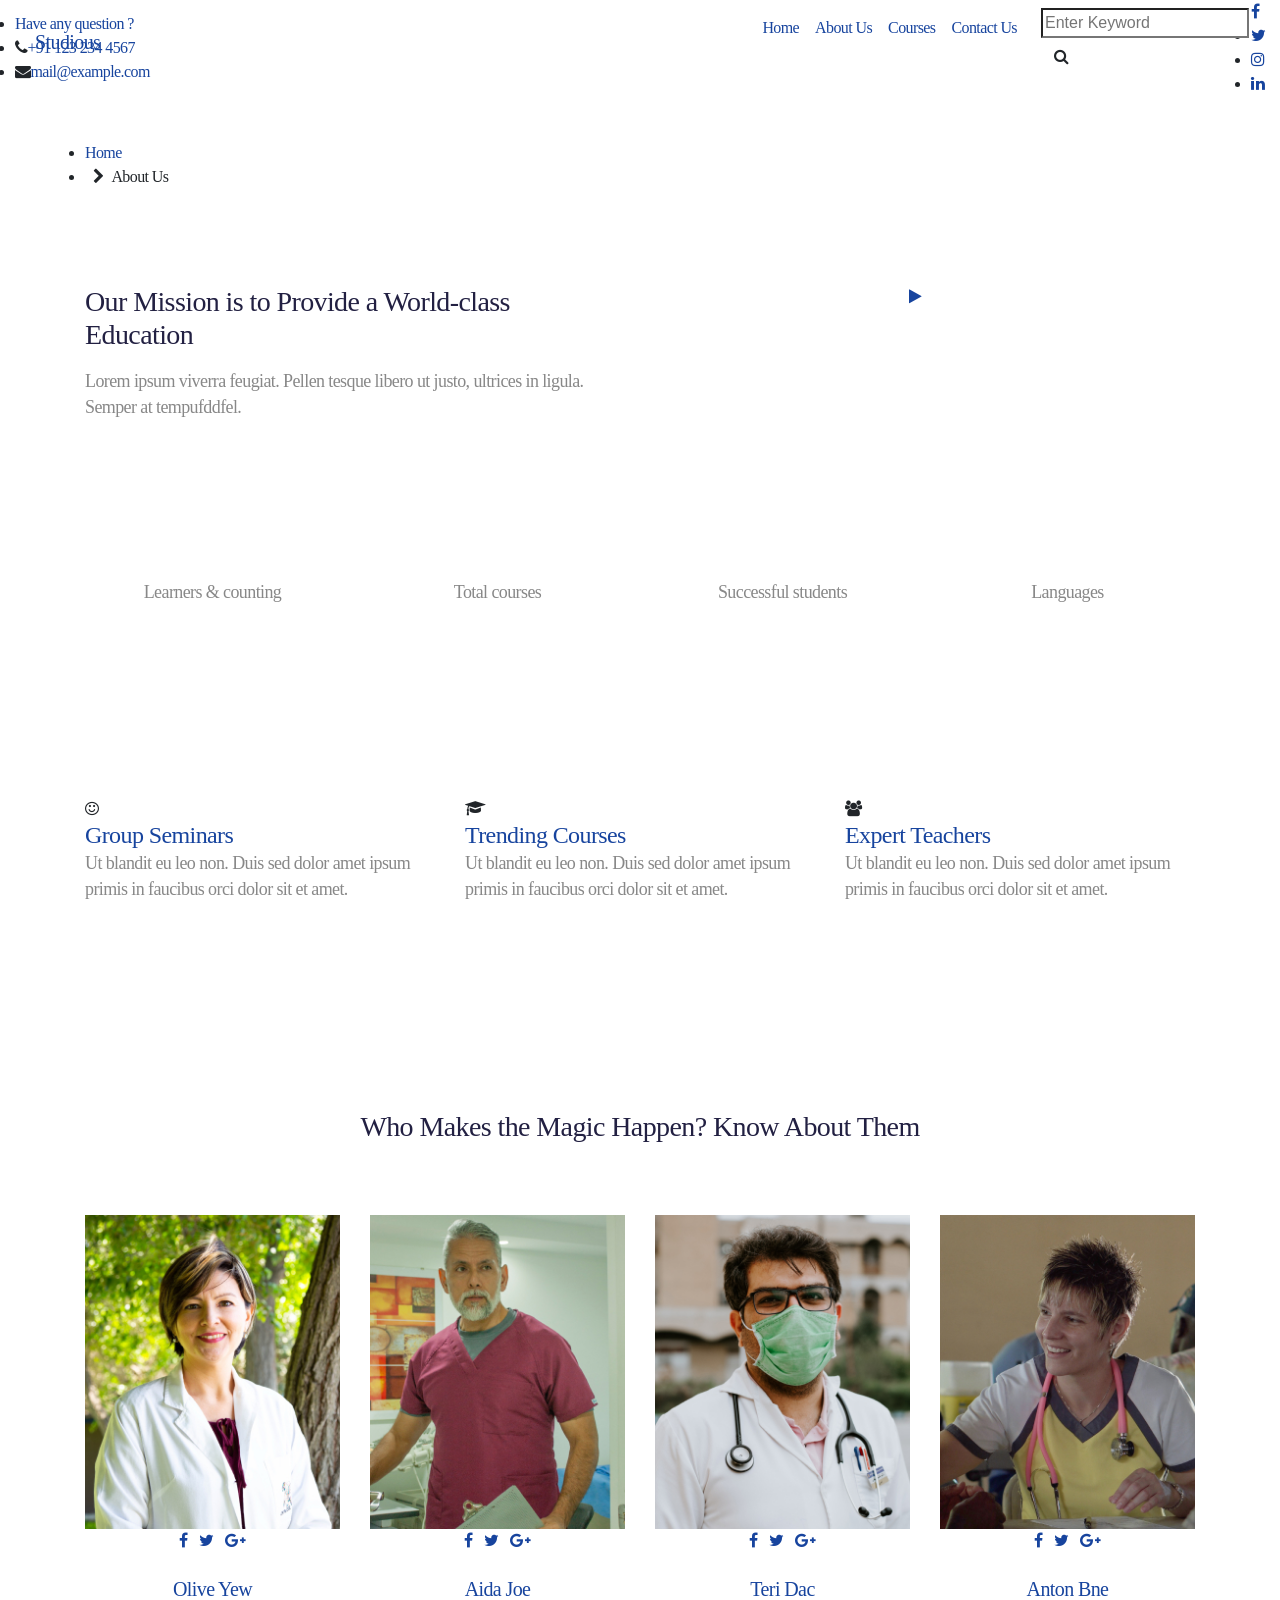
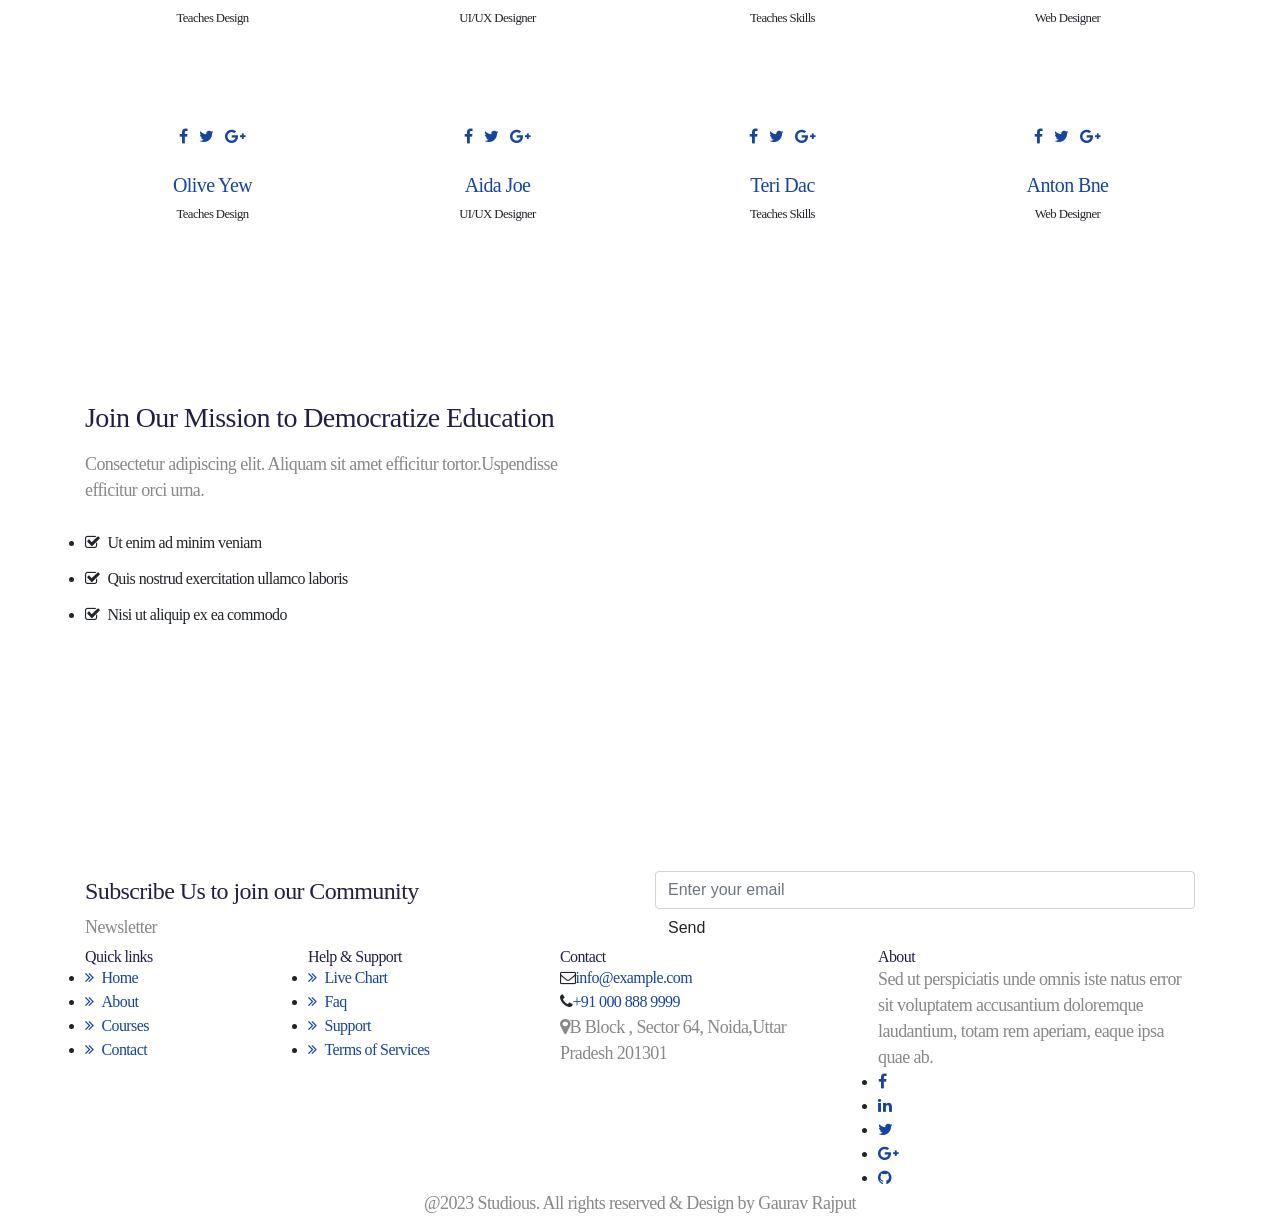
==== about.html @ 868f18c5 "Add files via upload" ====
<!doctype html>
<html lang="en">

<head>
    <meta charset="utf-8">
    <meta name="viewport" content="width=device-width, initial-scale=1, shrink-to-fit=no">
    <title>Studious - Best online education provider</title>
    <link href="//fonts.googleapis.com/css2?family=Montserrat:wght@100;200;300;400;500;600;700;800;900&display=swap"
        rel="stylesheet">
    <link rel="stylesheet" href="assets/css/style-starter.css">
</head>

<body>
    <!-- top header -->
    <section class="w3l-top-header">
        <div class="container-fluid">
            <div class="top-content-w3ls d-flex align-items-center justify-content-between">
                <div class="top-headers">
                    <ul>
                        <li>
                            <a href="#help" class="d-sm-block d-none">Have any question ?</a>
                        </li>
                        <li>
                            <i class="fa fa-phone"></i><a href="tel:+91 123 234 4567">+91 123 234 4567</a>
                        </li>
                        <li>
                            <i class="fa fa-envelope"></i><a href="mailto:mail@example.com">mail@example.com</a>
                        </li>
                    </ul>
                </div>
                <div class="top-headers top-headers-2">
                    <ul>
                        <li>
                            <a href="#facebook"><span class="fa fa-facebook"></span></a>
                        </li>
                        <li>
                            <a href="#twitter"><span class="fa fa-twitter"></span></a>
                        </li>
                        <li>
                            <a href="#instagram"><span class="fa fa-instagram"></span></a>
                        </li>
                        <li class="mr-0">
                            <a href="#linkedin"><span class="fa fa-linkedin"></span></a>
                        </li>
                    </ul>
                </div>
            </div>
        </div>
    </section>
    <!-- //top header -->
    <!--header-->
    <header id="site-header" class="fixed-top">
        <div class="container-fluid">
            <nav class="navbar navbar-expand-lg stroke">
                <h1>
                    <a class="navbar-brand d-flex align-items-center" href="index.html">
                        <img src="assets/images/logo.png" alt="" class="mr-1" />Studious</a>
                </h1>



                <button class="navbar-toggler  collapsed bg-gradient" type="button" data-toggle="collapse"
                    data-target="#navbarTogglerDemo02" aria-controls="navbarTogglerDemo02" aria-expanded="false"
                    aria-label="Toggle navigation">
                    <span class="navbar-toggler-icon fa icon-expand fa-bars"></span>
                    <span class="navbar-toggler-icon fa icon-close fa-times"></span>
                </button>

                <div class="collapse navbar-collapse" id="navbarTogglerDemo02">
                    <ul class="navbar-nav ml-lg-auto">
                        <li class="nav-item">
                            <a class="nav-link" href="index.html">Home <span class="sr-only">(current)</span></a>
                        </li>
                        <li class="nav-item active">
                            <a class="nav-link" href="about.html">About Us</a>
                        </li>
                        <li class="nav-item">
                            <a class="nav-link" href="courses.html">Courses</a>
                        </li>
                        <li class="nav-item">
                            <a class="nav-link" href="contact.html">Contact Us</a>
                        </li>
                        <!-- search button -->
                        <div class="search-right ml-lg-3">
                            <form action="#search" method="GET" class="search-box position-relative">
                                <div class="input-search">
                                    <input type="search" placeholder="Enter Keyword" name="search" required="required"
                                        autofocus="" class="search-popup">
                                </div>
                                <button type="submit" class="btn search-btn"><i class="fa fa-search"
                                        aria-hidden="true"></i></button>
                            </form>
                        </div>
                        <!-- //search button -->
                    </ul>
                </div>
                <!-- toggle switch for light and dark theme -->
                <div class="cont-ser-position">
                    <nav class="navigation">
                        <div class="theme-switch-wrapper">
                            <label class="theme-switch" for="checkbox">
                                <input type="checkbox" id="checkbox">
                                <div class="mode-container">
                                    <i class="gg-sun"></i>
                                    <i class="gg-moon"></i>
                                </div>
                            </label>
                        </div>
                    </nav>
                </div>
                <!-- //toggle switch for light and dark theme -->
            </nav>
        </div>
    </header>
    <!--//header-->

    <!-- inner banner -->
    <div class="inner-banner">
        <section class="w3l-breadcrumb">
            <div class="container">
                <h4 class="inner-text-title font-weight-bold text-white mb-sm-3 mb-2">About Us</h4>
                <ul class="breadcrumbs-custom-path">
                    <li><a href="index.html">Home</a></li>
                    <li class="active"><span class="fa fa-chevron-right mx-2" aria-hidden="true"></span>About Us</li>
                </ul>
            </div>
        </section>
    </div>
    <!-- //inner banner -->

    <!-- about section -->
    <section class="video-section py-5">
        <div class="container py-md-5 py-4">
            <div class="row">
                <div class="col-lg-6 about-right-faq align-self pr-lg-5">
                    <h3 class="title-big">Our Mission is to Provide a World‑class Education</h3>
                    <p class="mt-3">Lorem ipsum viverra feugiat. Pellen tesque libero ut justo,
                        ultrices in ligula. Semper at tempufddfel. </p>
                </div>
                <div class="col-lg-6 left-wthree-img-video text-righ pr-lg-5 mt-lg-0 mt-5">
                    <div class="position-relative text-center">
                        <img src="assets/images/about.jpg" alt="" class="img-fluid">
                        <a href="#small-dialog" class="popup-with-zoom-anim play-view text-center position-absolute">
                            <span class="video-play-icon">
                                <span class="fa fa-play"></span>
                            </span>
                        </a>

                        <!-- dialog itself, mfp-hide class is required to make dialog hidden -->
                        <div id="small-dialog" class="zoom-anim-dialog mfp-hide">
                            <iframe src="https://player.vimeo.com/video/83651159?title=0&byline=0&portrait=0"
                                frameborder="0" allow="autoplay; fullscreen" allowfullscreen></iframe>
                        </div>
                    </div>
                </div>
            </div>
        </div>
    </section>
    <!-- //about section -->

    <!-- stats -->
    <section class="w3_stats pb-5" id="stats">
        <div class="container pb-md-5 pb-4 pt-4">
            <div class="w3-stats">
                <div class="row text-center">
                    <div class="col-lg-3 col-sm-6">
                        <div class="counter">
                            <div class="timer count-title count-number" data-to="7500" data-speed="2000"></div>
                            <p class="count-text">Learners & counting</p>
                        </div>
                    </div>
                    <div class="col-lg-3 col-sm-6 mt-sm-0 mt-4">
                        <div class="counter">
                            <div class="timer count-title count-number" data-to="738" data-speed="2000"></div>
                            <p class="count-text">Total courses</p>
                        </div>
                    </div>
                    <div class="col-lg-3 col-sm-6 mt-lg-0 mt-4">
                        <div class="counter">
                            <div class="timer count-title count-number" data-to="7900" data-speed="2000"></div>
                            <p class="count-text">Successful students</p>
                        </div>
                    </div>
                    <div class="col-lg-3 col-sm-6 mt-lg-0 mt-4">
                        <div class="counter border-right-0">
                            <div class="timer count-title count-number" data-to="36" data-speed="2000"></div>
                            <p class="count-text">Languages</p>
                        </div>
                    </div>
                </div>
            </div>
        </div>
    </section>
    <!-- //stats -->

    <!-- about-bootom grids -->
    <section class="w3l-bottom-about py-5">
        <div class="container py-md-5 py-4">
            <div class="grids-area-hny main-cont-wthree-fea row">
                <div class="col-lg-4 col-md-6 grids-feature">
                    <div class="area-box">
                        <span class="fa fa-smile-o" aria-hidden="true"></span>
                        <h4><a href="#feature" class="title-head">Group Seminars</a></h4>
                        <p class="mb-3">Ut blandit eu leo non. Duis sed dolor amet ipsum primis
                            in faucibus orci dolor sit et amet.</p>
                    </div>
                </div>
                <div class="col-lg-4 col-md-6 grids-feature mt-md-0 mt-4">
                    <div class="area-box">
                        <span class="fa fa-graduation-cap icon-style-2" aria-hidden="true"></span>
                        <h4><a href="#feature" class="title-head">Trending Courses</a></h4>
                        <p class="mb-3">Ut blandit eu leo non. Duis sed dolor amet ipsum primis
                            in faucibus orci dolor sit et amet.</p>
                    </div>
                </div>
                <div class="col-lg-4 col-md-6 grids-feature mt-lg-0 mt-4">
                    <div class="area-box">
                        <span class="fa fa-users icon-style-3" aria-hidden="true"></span>
                        <h4><a href="#feature" class="title-head">Expert Teachers</a></h4>
                        <p class="mb-3">Ut blandit eu leo non. Duis sed dolor amet ipsum primis
                            in faucibus orci dolor sit et amet.</p>
                    </div>
                </div>
            </div>
        </div>
    </section>
    <!-- //bottom-grids-->

    <!-- team section -->
    <section class="w3l-team py-sm-5 pb-sm-0 pb-5">
        <div class="container py-md-5 py-4">
            <div class="title-heading-w3 text-center mx-auto mb-5 pb-sm-4">
                <h3 class="title-main">Who Makes the Magic Happen? <span>Know About Them</span></h3>
            </div>
            <div class="row text-center">
                <div class="col-lg-3 col-sm-6">
                    <div class="team-block-single">
                        <div class="team-grids">
                            <a href="#team-single">
                                <img src="assets/images/team1.jpg" class="img-fluid" alt="">
                                <div class="team-info">
                                    <div class="social-icons-section">
                                        <a class="fac" href="#facebook">
                                            <span class="fa fa-facebook"></span>
                                        </a>
                                        <a class="twitter mx-2" href="#twitter">
                                            <span class="fa fa-twitter"></span>
                                        </a>
                                        <a class="google" href="#google-plus">
                                            <span class="fa fa-google-plus"></span>
                                        </a>
                                    </div>
                                </div>
                            </a>
                        </div>
                        <div class="team-bottom-block p-4">
                            <h5 class="member mb-1"><a href="#team">Olive Yew</a></h5>
                            <small>Teaches Design</small>
                        </div>
                    </div>
                </div>
                <div class="col-lg-3 col-sm-6 mt-sm-0 mt-5">
                    <div class="team-block-single">
                        <div class="team-grids">
                            <a href="#team-single">
                                <img src="assets/images/team2.jpg" class="img-fluid" alt="">
                                <div class="team-info">
                                    <div class="social-icons-section">
                                        <a class="fac" href="#facebook">
                                            <span class="fa fa-facebook"></span>
                                        </a>
                                        <a class="twitter mx-2" href="#twitter">
                                            <span class="fa fa-twitter"></span>
                                        </a>
                                        <a class="google" href="#google-plus">
                                            <span class="fa fa-google-plus"></span>
                                        </a>
                                    </div>
                                </div>
                            </a>
                        </div>
                        <div class="team-bottom-block p-4">
                            <h5 class="member mb-1 active"><a href="#team">Aida Joe</a></h5>
                            <small>UI/UX Designer</small>
                        </div>
                    </div>
                </div>
                <div class="col-lg-3 col-sm-6 mt-lg-0 mt-5">
                    <div class="team-block-single">
                        <div class="team-grids">
                            <a href="#team-single">
                                <img src="assets/images/team3.jpg" class="img-fluid" alt="">
                                <div class="team-info">
                                    <div class="social-icons-section">
                                        <a class="fac" href="#facebook">
                                            <span class="fa fa-facebook"></span>
                                        </a>
                                        <a class="twitter mx-2" href="#twitter">
                                            <span class="fa fa-twitter"></span>
                                        </a>
                                        <a class="google" href="#google-plus">
                                            <span class="fa fa-google-plus"></span>
                                        </a>
                                    </div>
                                </div>
                            </a>
                        </div>
                        <div class="team-bottom-block p-4">
                            <h5 class="member mb-1"><a href="#team">Teri Dac</a></h5>
                            <small>Teaches Skills</small>
                        </div>
                    </div>
                </div>
                <div class="col-lg-3 col-sm-6 mt-lg-0 mt-5">
                    <div class="team-block-single">
                        <div class="team-grids">
                            <a href="#team-single">
                                <img src="assets/images/team4.jpg" class="img-fluid" alt="">
                                <div class="team-info">
                                    <div class="social-icons-section">
                                        <a class="fac" href="#facebook">
                                            <span class="fa fa-facebook"></span>
                                        </a>
                                        <a class="twitter mx-2" href="#twitter">
                                            <span class="fa fa-twitter"></span>
                                        </a>
                                        <a class="google" href="#google-plus">
                                            <span class="fa fa-google-plus"></span>
                                        </a>
                                    </div>
                                </div>
                            </a>
                        </div>
                        <div class="team-bottom-block p-4">
                            <h5 class="member mb-1"><a href="#team">Anton Bne</a></h5>
                            <small>Web Designer</small>
                        </div>
                    </div>
                </div>
                <div class="col-lg-3 col-sm-6 mt-5">
                    <div class="team-block-single">
                        <div class="team-grids">
                            <a href="#team-single">
                                <img src="assets/images/team5.jpg" class="img-fluid" alt="">
                                <div class="team-info">
                                    <div class="social-icons-section">
                                        <a class="fac" href="#facebook">
                                            <span class="fa fa-facebook"></span>
                                        </a>
                                        <a class="twitter mx-2" href="#twitter">
                                            <span class="fa fa-twitter"></span>
                                        </a>
                                        <a class="google" href="#google-plus">
                                            <span class="fa fa-google-plus"></span>
                                        </a>
                                    </div>
                                </div>
                            </a>
                        </div>
                        <div class="team-bottom-block p-4">
                            <h5 class="member mb-1"><a href="#team">Olive Yew</a></h5>
                            <small>Teaches Design</small>
                        </div>
                    </div>
                </div>
                <div class="col-lg-3 col-sm-6 mt-5">
                    <div class="team-block-single">
                        <div class="team-grids">
                            <a href="#team-single">
                                <img src="assets/images/team6.jpg" class="img-fluid" alt="">
                                <div class="team-info">
                                    <div class="social-icons-section">
                                        <a class="fac" href="#facebook">
                                            <span class="fa fa-facebook"></span>
                                        </a>
                                        <a class="twitter mx-2" href="#twitter">
                                            <span class="fa fa-twitter"></span>
                                        </a>
                                        <a class="google" href="#google-plus">
                                            <span class="fa fa-google-plus"></span>
                                        </a>
                                    </div>
                                </div>
                            </a>
                        </div>
                        <div class="team-bottom-block p-4">
                            <h5 class="member mb-1 active"><a href="#team">Aida Joe</a></h5>
                            <small>UI/UX Designer</small>
                        </div>
                    </div>
                </div>
                <div class="col-lg-3 col-sm-6 mt-5">
                    <div class="team-block-single">
                        <div class="team-grids">
                            <a href="#team-single">
                                <img src="assets/images/team7.jpg" class="img-fluid" alt="">
                                <div class="team-info">
                                    <div class="social-icons-section">
                                        <a class="fac" href="#facebook">
                                            <span class="fa fa-facebook"></span>
                                        </a>
                                        <a class="twitter mx-2" href="#twitter">
                                            <span class="fa fa-twitter"></span>
                                        </a>
                                        <a class="google" href="#google-plus">
                                            <span class="fa fa-google-plus"></span>
                                        </a>
                                    </div>
                                </div>
                            </a>
                        </div>
                        <div class="team-bottom-block p-4">
                            <h5 class="member mb-1"><a href="#team">Teri Dac</a></h5>
                            <small>Teaches Skills</small>
                        </div>
                    </div>
                </div>
                <div class="col-lg-3 col-sm-6 mt-5">
                    <div class="team-block-single">
                        <div class="team-grids">
                            <a href="#team-single">
                                <img src="assets/images/team8.jpg" class="img-fluid" alt="">
                                <div class="team-info">
                                    <div class="social-icons-section">
                                        <a class="fac" href="#facebook">
                                            <span class="fa fa-facebook"></span>
                                        </a>
                                        <a class="twitter mx-2" href="#twitter">
                                            <span class="fa fa-twitter"></span>
                                        </a>
                                        <a class="google" href="#google-plus">
                                            <span class="fa fa-google-plus"></span>
                                        </a>
                                    </div>
                                </div>
                            </a>
                        </div>
                        <div class="team-bottom-block p-4">
                            <h5 class="member mb-1"><a href="#team">Anton Bne</a></h5>
                            <small>Web Designer</small>
                        </div>
                    </div>
                </div>
            </div>
        </div>
    </section>
    <!-- //team setion -->

    <!-- about section -->
    <section class="w3l-about-3 pb-5 pt-2">
        <div class="container py-md-5 py-4 mb-5">
            <div class="row align-items-center justify-content-between">
                <div class="col-lg-6 pr-lg-5">
                    <h3 class="title-big">Join Our Mission to Democratize Education</h3>
                    <p class="mt-3">Consectetur adipiscing elit. Aliquam sit amet
                        efficitur tortor.Uspendisse efficitur orci urna.</p>
                    <ul class="list-about-2 mt-sm-4 mt-3">
                        <li class="py-1"><i class="fa fa-check-square-o mr-2" aria-hidden="true"></i>Ut enim ad minim
                            veniam</li>
                        <li class="py-2"><i class="fa fa-check-square-o mr-2" aria-hidden="true"></i>Quis nostrud
                            exercitation
                            ullamco
                            laboris</li>
                        <li class="py-1"><i class="fa fa-check-square-o mr-2" aria-hidden="true"></i>Nisi ut aliquip ex
                            ea commodo</li>
                    </ul>
                </div>
                <div class="col-lg-6 about-2-secs-right mt-lg-0 mt-5">
                    <img src="assets/images/about1.jpg" alt="" class="img-fluid img-responsive" />
                </div>
            </div>
        </div>
    </section>
    <!-- //about section -->

    <!-- footer -->
    <footer class="w3l-footer-22 position-relative mt-5 pt-5">
        <div class="footer-sub">
            <div class="container">
                <div class="text-txt">
                    <div class="right-side">
                        <!-- form section -->
                        <div class="row align-items-center w3l-forms-9">
                            <div class="main-midd col-md-6">
                                <h4 class="title-head mb-lg-2">Subscribe Us to join our Community </h4>
                                <p>Newsletter</p>
                            </div>
                            <div class="main-midd-2 col-md-6 mt-md-0 mt-4">
                                <form action="#url" method="GET" class="rightside-form">
                                    <input type="email" class="form-control" name="email"
                                        placeholder="Enter your email">
                                    <button class="btn" type="submit">Send</button>
                                </form>
                            </div>
                        </div>
                        <!-- //form section -->
                    </div>
                    <div class="row sub-columns">
                        <div class="col-lg-2 col-sm-6 sub-two-right">
                            <h6>Quick links</h6>
                            <ul>
                                <li><a href="index.html"><span class="fa fa-angle-double-right mr-2"></span>Home</a>
                                </li>
                                <li><a href="about.html"><span class="fa fa-angle-double-right mr-2"></span>About</a>
                                </li>
                                <li><a href="courses.html"><span
                                            class="fa fa-angle-double-right mr-2"></span>Courses</a></li>
                                <li><a href="contact.html"><span
                                            class="fa fa-angle-double-right mr-2"></span>Contact</a></li>
                            </ul>
                        </div>
                        <div class="col-lg-3 col-sm-6 sub-two-right pl-lg-5 mt-sm-0 mt-4">
                            <h6>Help & Support</h6>
                            <ul>
                                <li><a href="#live"><span class="fa fa-angle-double-right mr-2"></span>Live
                                        Chart</a></li>
                                <li><a href="#faq"><span class="fa fa-angle-double-right mr-2"></span>Faq</a>
                                </li>
                                <li><a href="#support"><span class="fa fa-angle-double-right mr-2"></span>Support</a>
                                </li>
                                <li><a href="#terms"><span class="fa fa-angle-double-right mr-2"></span>Terms
                                        of Services</a></li>
                            </ul>
                        </div>
                        <div class="col-lg-3 col-sm-6 sub-one-left mt-lg-0 mt-sm-5 mt-4">
                            <h6>Contact </h6>
                            <div class="column2">
                                <div class="href1"><span class="fa fa-envelope-o" aria-hidden="true"></span><a
                                        href="mailto:info@example.com">info@example.com</a>
                                </div>
                                <div class="href2"><span class="fa fa-phone" aria-hidden="true"></span><a
                                        href="tel:+91 000 888 9999">+91 000 888 9999</a>
                                </div>
                                <div>
                                    <p class="contact-para"><span class="fa fa-map-marker"
                                            aria-hidden="true"></span>B Block , Sector 64, Noida,Uttar Pradesh 201301</p>
                                </div>
                            </div>
                        </div>
                        <div class="col-lg-4 col-sm-6 sub-one-left ab-right-cont pl-lg-5 mt-lg-0 mt-sm-5 mt-4">
                            <h6>About </h6>
                            <p>Sed ut perspiciatis unde omnis iste natus error sit voluptatem accusantium
                                doloremque
                                laudantium, totam rem aperiam, eaque ipsa quae ab.</p>
                            <div class="columns-2">
                                <ul class="social">
                                    <li><a href="#facebook"><span class="fa fa-facebook" aria-hidden="true"></span></a>
                                    </li>
                                    <li><a href="#linkedin"><span class="fa fa-linkedin" aria-hidden="true"></span></a>
                                    </li>
                                    <li><a href="#twitter"><span class="fa fa-twitter" aria-hidden="true"></span></a>
                                    </li>
                                    <li><a href="#google"><span class="fa fa-google-plus" aria-hidden="true"></span></a>
                                    </li>
                                    <li><a href="#github"><span class="fa fa-github" aria-hidden="true"></span></a>
                                    </li>
                                </ul>
                            </div>
                        </div>
                    </div>
                </div>
            </div>
        </div>
        <!-- copyright -->
        <div class="copyright-footer text-center">
            <div class="container">
                <div class="columns">
                    <p>@2023 Studious. All rights reserved & Design by Gaurav Rajput </p>
                </div>
            </div>
        </div>
        <!-- //copyright -->
    </footer>
    <!-- //footer -->

    <!-- Js scripts -->
    <!-- move top -->
    <button onclick="topFunction()" id="movetop" title="Go to top">
        <span class="fa fa-level-up" aria-hidden="true"></span>
    </button>
    <script>
        // When the user scrolls down 20px from the top of the document, show the button
        window.onscroll = function () {
            scrollFunction()
        };

        function scrollFunction() {
            if (document.body.scrollTop > 20 || document.documentElement.scrollTop > 20) {
                document.getElementById("movetop").style.display = "block";
            } else {
                document.getElementById("movetop").style.display = "none";
            }
        }

        // When the user clicks on the button, scroll to the top of the document
        function topFunction() {
            document.body.scrollTop = 0;
            document.documentElement.scrollTop = 0;
        }
    </script>
    <!-- //move top -->

    <!-- common jquery plugin -->
    <script src="assets/js/jquery-3.3.1.min.js"></script>
    <!-- //common jquery plugin -->

    <!-- magnific popup -->
    <script src="assets/js/jquery.magnific-popup.min.js"></script>
    <script>
        $(document).ready(function () {
            $('.popup-with-zoom-anim').magnificPopup({
                type: 'inline',

                fixedContentPos: false,
                fixedBgPos: true,

                overflowY: 'auto',

                closeBtnInside: true,
                preloader: false,

                midClick: true,
                removalDelay: 300,
                mainClass: 'my-mfp-zoom-in'
            });

            $('.popup-with-move-anim').magnificPopup({
                type: 'inline',

                fixedContentPos: false,
                fixedBgPos: true,

                overflowY: 'auto',

                closeBtnInside: true,
                preloader: false,

                midClick: true,
                removalDelay: 300,
                mainClass: 'my-mfp-slide-bottom'
            });
        });
    </script>
    <!-- //magnific popup -->

    <!-- counter for stats -->
    <script src="assets/js/counter.js"></script>
    <!-- //counter for stats -->

    <!-- theme switch js (light and dark)-->
    <script src="assets/js/theme-change.js"></script>
    <script>
        function autoType(elementClass, typingSpeed) {
            var thhis = $(elementClass);
            thhis.css({
                "position": "relative",
                "display": "inline-block"
            });
            thhis.prepend('<div class="cursor" style="right: initial; left:0;"></div>');
            thhis = thhis.find(".text-js");
            var text = thhis.text().trim().split('');
            var amntOfChars = text.length;
            var newString = "";
            thhis.text("|");
            setTimeout(function () {
                thhis.css("opacity", 1);
                thhis.prev().removeAttr("style");
                thhis.text("");
                for (var i = 0; i < amntOfChars; i++) {
                    (function (i, char) {
                        setTimeout(function () {
                            newString += char;
                            thhis.text(newString);
                        }, i * typingSpeed);
                    })(i + 1, text[i]);
                }
            }, 1500);
        }

        $(document).ready(function () {
            // Now to start autoTyping just call the autoType function with the 
            // class of outer div
            // The second paramter is the speed between each letter is typed.   
            autoType(".type-js", 200);
        });
    </script>
    <!-- //theme switch js (light and dark)-->

    <!-- MENU-JS -->
    <script>
        $(window).on("scroll", function () {
            var scroll = $(window).scrollTop();

            if (scroll >= 80) {
                $("#site-header").addClass("nav-fixed");
            } else {
                $("#site-header").removeClass("nav-fixed");
            }
        });

        //Main navigation Active Class Add Remove
        $(".navbar-toggler").on("click", function () {
            $("header").toggleClass("active");
        });
        $(document).on("ready", function () {
            if ($(window).width() > 991) {
                $("header").removeClass("active");
            }
            $(window).on("resize", function () {
                if ($(window).width() > 991) {
                    $("header").removeClass("active");
                }
            });
        });
    </script>
    <!-- //MENU-JS -->

    <!-- disable body scroll which navbar is in active -->
    <script>
        $(function () {
            $('.navbar-toggler').click(function () {
                $('body').toggleClass('noscroll');
            })
        });
    </script>
    <!-- //disable body scroll which navbar is in active -->

    <!--bootstrap-->
    <script src="assets/js/bootstrap.min.js"></script>
    <!-- //bootstrap-->
    <!-- //Js scripts -->
</body>

</html>
---- assets/css/style-starter.css ----
@charset "UTF-8";


:root {
  --blue: #007bff;
  --indigo: #6610f2;
  --purple: #6f42c1;
  --pink: #e83e8c;
  --red: #dc3545;
  --orange: #fd7e14;
  --yellow: #ffc107;
  --green: #28a745;
  --teal: #20c997;
  --cyan: #17a2b8;
  --white: #fff;
  --gray: #6c757d;
  --gray-dark: #343a40;
  --primary: #17449e;
  --secondary: #fff;
  --success: #28a745;
  --info: #17a2b8;
  --warning: #ffc107;
  --danger: #dc3545;
  --light: #f8f9fa;
  --dark: #343a40;
  --breakpoint-xs: 0;
  --breakpoint-sm: 576px;
  --breakpoint-md: 768px;
  --breakpoint-lg: 992px;
  --breakpoint-xl: 1200px;
  --font-family-sans-serif: -apple-system, BlinkMacSystemFont, "Segoe UI", Roboto, "Helvetica Neue", Arial, "Noto Sans", sans-serif, "Apple Color Emoji", "Segoe UI Emoji", "Segoe UI Symbol", "Noto Color Emoji";
  --font-family-monospace: SFMono-Regular, Menlo, Monaco, Consolas, "Liberation Mono", "Courier New", monospace; }

*,
*::before,
*::after {
  box-sizing: border-box; }

html {
  font-family: sans-serif;
  line-height: 1.15;
  -webkit-text-size-adjust: 100%;
  -webkit-tap-highlight-color: rgba(0, 0, 0, 0); }

article, aside, figcaption, figure, footer, header, hgroup, main, nav, section {
  display: block; }

body {
  margin: 0;
  font-family: -apple-system, BlinkMacSystemFont, "Segoe UI", Roboto, "Helvetica Neue", Arial, "Noto Sans", sans-serif, "Apple Color Emoji", "Segoe UI Emoji", "Segoe UI Symbol", "Noto Color Emoji";
  font-size: 1rem;
  font-weight: 400;
  line-height: 1.5;
  color: #212529;
  text-align: left;
  background-color: #fff; }

[tabindex="-1"]:focus:not(:focus-visible) {
  outline: 0 !important; }

hr {
  box-sizing: content-box;
  height: 0;
  overflow: visible; }

h1, h2, h3, h4, h5, h6 {
  margin-top: 0;
  margin-bottom: 0.5rem; }

p {
  margin-top: 0;
  margin-bottom: 1rem; }

abbr[title],
abbr[data-original-title] {
  text-decoration: underline;
  -webkit-text-decoration: underline dotted;
          text-decoration: underline dotted;
  cursor: help;
  border-bottom: 0;
  -webkit-text-decoration-skip-ink: none;
          text-decoration-skip-ink: none; }

address {
  margin-bottom: 1rem;
  font-style: normal;
  line-height: inherit; }

ol,
ul,
dl {
  margin-top: 0;
  margin-bottom: 1rem; }

ol ol,
ul ul,
ol ul,
ul ol {
  margin-bottom: 0; }

dt {
  font-weight: 700; }

dd {
  margin-bottom: .5rem;
  margin-left: 0; }

blockquote {
  margin: 0 0 1rem; }

b,
strong {
  font-weight: bolder; }

small {
  font-size: 80%; }

sub,
sup {
  position: relative;
  font-size: 75%;
  line-height: 0;
  vertical-align: baseline; }

sub {
  bottom: -.25em; }

sup {
  top: -.5em; }

a {
  color: #17449e;
  text-decoration: none;
  background-color: transparent; }
  a:hover {
    color: #0d275b;
    text-decoration: underline; }

a:not([href]) {
  color: inherit;
  text-decoration: none; }
  a:not([href]):hover {
    color: inherit;
    text-decoration: none; }

pre,
code,
kbd,
samp {
  font-family: SFMono-Regular, Menlo, Monaco, Consolas, "Liberation Mono", "Courier New", monospace;
  font-size: 1em; }

pre {
  margin-top: 0;
  margin-bottom: 1rem;
  overflow: auto; }

figure {
  margin: 0 0 1rem; }

img {
  vertical-align: middle;
  border-style: none; }

svg {
  overflow: hidden;
  vertical-align: middle; }

table {
  border-collapse: collapse; }

caption {
  padding-top: 0.75rem;
  padding-bottom: 0.75rem;
  color: #6c757d;
  text-align: left;
  caption-side: bottom; }

th {
  text-align: inherit; }

label {
  display: inline-block;
  margin-bottom: 0.5rem; }

button {
  border-radius: 0; }

button:focus {
  outline: 1px dotted;
  outline: 5px auto -webkit-focus-ring-color; }

input,
button,
select,
optgroup,
textarea {
  margin: 0;
  font-family: inherit;
  font-size: inherit;
  line-height: inherit; }

button,
input {
  overflow: visible; }

button,
select {
  text-transform: none; }

select {
  word-wrap: normal; }

button,
[type="button"],
[type="reset"],
[type="submit"] {
  -webkit-appearance: button; }

button:not(:disabled),
[type="button"]:not(:disabled),
[type="reset"]:not(:disabled),
[type="submit"]:not(:disabled) {
  cursor: pointer; }

button::-moz-focus-inner,
[type="button"]::-moz-focus-inner,
[type="reset"]::-moz-focus-inner,
[type="submit"]::-moz-focus-inner {
  padding: 0;
  border-style: none; }

input[type="radio"],
input[type="checkbox"] {
  box-sizing: border-box;
  padding: 0; }

input[type="date"],
input[type="time"],
input[type="datetime-local"],
input[type="month"] {
  -webkit-appearance: listbox; }

textarea {
  overflow: auto;
  resize: vertical; }

fieldset {
  min-width: 0;
  padding: 0;
  margin: 0;
  border: 0; }

legend {
  display: block;
  width: 100%;
  max-width: 100%;
  padding: 0;
  margin-bottom: .5rem;
  font-size: 1.5rem;
  line-height: inherit;
  color: inherit;
  white-space: normal; }
  @media (max-width: 1200px) {
    legend {
      font-size: calc(1.275rem + 0.3vw) ; } }

progress {
  vertical-align: baseline; }

[type="number"]::-webkit-inner-spin-button,
[type="number"]::-webkit-outer-spin-button {
  height: auto; }

[type="search"] {
  outline-offset: -2px;
  -webkit-appearance: none; }

[type="search"]::-webkit-search-decoration {
  -webkit-appearance: none; }

::-webkit-file-upload-button {
  font: inherit;
  -webkit-appearance: button; }

output {
  display: inline-block; }

summary {
  display: list-item;
  cursor: pointer; }

template {
  display: none; }

[hidden] {
  display: none !important; }

h1, h2, h3, h4, h5, h6,
.h1, .h2, .h3, .h4, .h5, .h6 {
  margin-bottom: 0.5rem;
  font-weight: 500;
  line-height: 1.2; }

h1, .h1 {
  font-size: 2.5rem; }
  @media (max-width: 1200px) {
    h1, .h1 {
      font-size: calc(1.375rem + 1.5vw) ; } }

h2, .h2 {
  font-size: 2rem; }
  @media (max-width: 1200px) {
    h2, .h2 {
      font-size: calc(1.325rem + 0.9vw) ; } }

h3, .h3 {
  font-size: 1.75rem; }
  @media (max-width: 1200px) {
    h3, .h3 {
      font-size: calc(1.3rem + 0.6vw) ; } }

h4, .h4 {
  font-size: 1.5rem; }
  @media (max-width: 1200px) {
    h4, .h4 {
      font-size: calc(1.275rem + 0.3vw) ; } }

h5, .h5 {
  font-size: 1.25rem; }

h6, .h6 {
  font-size: 1rem; }

.lead {
  font-size: 1.25rem;
  font-weight: 300; }

.display-1 {
  font-size: 6rem;
  font-weight: 300;
  line-height: 1.2; }
  @media (max-width: 1200px) {
    .display-1 {
      font-size: calc(1.725rem + 5.7vw) ; } }

.display-2 {
  font-size: 5.5rem;
  font-weight: 300;
  line-height: 1.2; }
  @media (max-width: 1200px) {
    .display-2 {
      font-size: calc(1.675rem + 5.1vw) ; } }

.display-3 {
  font-size: 4.5rem;
  font-weight: 300;
  line-height: 1.2; }
  @media (max-width: 1200px) {
    .display-3 {
      font-size: calc(1.575rem + 3.9vw) ; } }

.display-4 {
  font-size: 3.5rem;
  font-weight: 300;
  line-height: 1.2; }
  @media (max-width: 1200px) {
    .display-4 {
      font-size: calc(1.475rem + 2.7vw) ; } }

hr {
  margin-top: 1rem;
  margin-bottom: 1rem;
  border: 0;
  border-top: 1px solid rgba(0, 0, 0, 0.1); }

small,
.small {
  font-size: 80%;
  font-weight: 400; }

mark,
.mark {
  padding: 0.2em;
  background-color: #fcf8e3; }

.list-unstyled {
  padding-left: 0;
  list-style: none; }

.list-inline {
  padding-left: 0;
  list-style: none; }

.list-inline-item {
  display: inline-block; }
  .list-inline-item:not(:last-child) {
    margin-right: 0.5rem; }

.initialism {
  font-size: 90%;
  text-transform: uppercase; }

.blockquote {
  margin-bottom: 1rem;
  font-size: 1.25rem; }

.blockquote-footer {
  display: block;
  font-size: 80%;
  color: #6c757d; }
  .blockquote-footer::before {
    content: "\2014\00A0"; }

.img-fluid {
  max-width: 100%;
  height: auto; }

.img-thumbnail {
  padding: 0.25rem;
  background-color: #fff;
  border: 1px solid #dee2e6;
  border-radius: 0.25rem;
  max-width: 100%;
  height: auto; }

.figure {
  display: inline-block; }

.figure-img {
  margin-bottom: 0.5rem;
  line-height: 1; }

.figure-caption {
  font-size: 90%;
  color: #6c757d; }

code {
  font-size: 87.5%;
  color: #e83e8c;
  word-wrap: break-word; }
  a > code {
    color: inherit; }

kbd {
  padding: 0.2rem 0.4rem;
  font-size: 87.5%;
  color: #fff;
  background-color: #212529;
  border-radius: 0.2rem; }
  kbd kbd {
    padding: 0;
    font-size: 100%;
    font-weight: 700; }

pre {
  display: block;
  font-size: 87.5%;
  color: #212529; }
  pre code {
    font-size: inherit;
    color: inherit;
    word-break: normal; }

.pre-scrollable {
  max-height: 340px;
  overflow-y: scroll; }

.container {
  width: 100%;
  padding-right: 15px;
  padding-left: 15px;
  margin-right: auto;
  margin-left: auto; }
  @media (min-width: 576px) {
    .container {
      max-width: 540px; } }
  @media (min-width: 768px) {
    .container {
      max-width: 720px; } }
  @media (min-width: 992px) {
    .container {
      max-width: 960px; } }
  @media (min-width: 1200px) {
    .container {
      max-width: 1140px; } }

.container-fluid, .container-sm, .container-md, .container-lg, .container-xl {
  width: 100%;
  padding-right: 15px;
  padding-left: 15px;
  margin-right: auto;
  margin-left: auto; }

@media (min-width: 576px) {
  .container, .container-sm {
    max-width: 540px; } }

@media (min-width: 768px) {
  .container, .container-sm, .container-md {
    max-width: 720px; } }

@media (min-width: 992px) {
  .container, .container-sm, .container-md, .container-lg {
    max-width: 960px; } }

@media (min-width: 1200px) {
  .container, .container-sm, .container-md, .container-lg, .container-xl {
    max-width: 1140px; } }

.row {
  display: flex;
  flex-wrap: wrap;
  margin-right: -15px;
  margin-left: -15px; }

.no-gutters {
  margin-right: 0;
  margin-left: 0; }
  .no-gutters > .col,
  .no-gutters > [class*="col-"] {
    padding-right: 0;
    padding-left: 0; }

.col-1, .col-2, .col-3, .col-4, .col-5, .col-6, .col-7, .col-8, .col-9, .col-10, .col-11, .col-12, .col,
.col-auto, .col-sm-1, .col-sm-2, .col-sm-3, .col-sm-4, .col-sm-5, .col-sm-6, .col-sm-7, .col-sm-8, .col-sm-9, .col-sm-10, .col-sm-11, .col-sm-12, .col-sm,
.col-sm-auto, .col-md-1, .col-md-2, .col-md-3, .col-md-4, .col-md-5, .col-md-6, .col-md-7, .col-md-8, .col-md-9, .col-md-10, .col-md-11, .col-md-12, .col-md,
.col-md-auto, .col-lg-1, .col-lg-2, .col-lg-3, .col-lg-4, .col-lg-5, .col-lg-6, .col-lg-7, .col-lg-8, .col-lg-9, .col-lg-10, .col-lg-11, .col-lg-12, .col-lg,
.col-lg-auto, .col-xl-1, .col-xl-2, .col-xl-3, .col-xl-4, .col-xl-5, .col-xl-6, .col-xl-7, .col-xl-8, .col-xl-9, .col-xl-10, .col-xl-11, .col-xl-12, .col-xl,
.col-xl-auto {
  position: relative;
  width: 100%;
  padding-right: 15px;
  padding-left: 15px; }

.col {
  flex-basis: 0;
  flex-grow: 1;
  max-width: 100%; }

.row-cols-1 > * {
  flex: 0 0 100%;
  max-width: 100%; }

.row-cols-2 > * {
  flex: 0 0 50%;
  max-width: 50%; }

.row-cols-3 > * {
  flex: 0 0 33.33333%;
  max-width: 33.33333%; }

.row-cols-4 > * {
  flex: 0 0 25%;
  max-width: 25%; }

.row-cols-5 > * {
  flex: 0 0 20%;
  max-width: 20%; }

.row-cols-6 > * {
  flex: 0 0 16.66667%;
  max-width: 16.66667%; }

.col-auto {
  flex: 0 0 auto;
  width: auto;
  max-width: 100%; }

.col-1 {
  flex: 0 0 8.33333%;
  max-width: 8.33333%; }

.col-2 {
  flex: 0 0 16.66667%;
  max-width: 16.66667%; }

.col-3 {
  flex: 0 0 25%;
  max-width: 25%; }

.col-4 {
  flex: 0 0 33.33333%;
  max-width: 33.33333%; }

.col-5 {
  flex: 0 0 41.66667%;
  max-width: 41.66667%; }

.col-6 {
  flex: 0 0 50%;
  max-width: 50%; }

.col-7 {
  flex: 0 0 58.33333%;
  max-width: 58.33333%; }

.col-8 {
  flex: 0 0 66.66667%;
  max-width: 66.66667%; }

.col-9 {
  flex: 0 0 75%;
  max-width: 75%; }

.col-10 {
  flex: 0 0 83.33333%;
  max-width: 83.33333%; }

.col-11 {
  flex: 0 0 91.66667%;
  max-width: 91.66667%; }

.col-12 {
  flex: 0 0 100%;
  max-width: 100%; }

.order-first {
  order: -1; }

.order-last {
  order: 13; }

.order-0 {
  order: 0; }

.order-1 {
  order: 1; }

.order-2 {
  order: 2; }

.order-3 {
  order: 3; }

.order-4 {
  order: 4; }

.order-5 {
  order: 5; }

.order-6 {
  order: 6; }

.order-7 {
  order: 7; }

.order-8 {
  order: 8; }

.order-9 {
  order: 9; }

.order-10 {
  order: 10; }

.order-11 {
  order: 11; }

.order-12 {
  order: 12; }

.offset-1 {
  margin-left: 8.33333%; }

.offset-2 {
  margin-left: 16.66667%; }

.offset-3 {
  margin-left: 25%; }

.offset-4 {
  margin-left: 33.33333%; }

.offset-5 {
  margin-left: 41.66667%; }

.offset-6 {
  margin-left: 50%; }

.offset-7 {
  margin-left: 58.33333%; }

.offset-8 {
  margin-left: 66.66667%; }

.offset-9 {
  margin-left: 75%; }

.offset-10 {
  margin-left: 83.33333%; }

.offset-11 {
  margin-left: 91.66667%; }

@media (min-width: 576px) {
  .col-sm {
    flex-basis: 0;
    flex-grow: 1;
    max-width: 100%; }
  .row-cols-sm-1 > * {
    flex: 0 0 100%;
    max-width: 100%; }
  .row-cols-sm-2 > * {
    flex: 0 0 50%;
    max-width: 50%; }
  .row-cols-sm-3 > * {
    flex: 0 0 33.33333%;
    max-width: 33.33333%; }
  .row-cols-sm-4 > * {
    flex: 0 0 25%;
    max-width: 25%; }
  .row-cols-sm-5 > * {
    flex: 0 0 20%;
    max-width: 20%; }
  .row-cols-sm-6 > * {
    flex: 0 0 16.66667%;
    max-width: 16.66667%; }
  .col-sm-auto {
    flex: 0 0 auto;
    width: auto;
    max-width: 100%; }
  .col-sm-1 {
    flex: 0 0 8.33333%;
    max-width: 8.33333%; }
  .col-sm-2 {
    flex: 0 0 16.66667%;
    max-width: 16.66667%; }
  .col-sm-3 {
    flex: 0 0 25%;
    max-width: 25%; }
  .col-sm-4 {
    flex: 0 0 33.33333%;
    max-width: 33.33333%; }
  .col-sm-5 {
    flex: 0 0 41.66667%;
    max-width: 41.66667%; }
  .col-sm-6 {
    flex: 0 0 50%;
    max-width: 50%; }
  .col-sm-7 {
    flex: 0 0 58.33333%;
    max-width: 58.33333%; }
  .col-sm-8 {
    flex: 0 0 66.66667%;
    max-width: 66.66667%; }
  .col-sm-9 {
    flex: 0 0 75%;
    max-width: 75%; }
  .col-sm-10 {
    flex: 0 0 83.33333%;
    max-width: 83.33333%; }
  .col-sm-11 {
    flex: 0 0 91.66667%;
    max-width: 91.66667%; }
  .col-sm-12 {
    flex: 0 0 100%;
    max-width: 100%; }
  .order-sm-first {
    order: -1; }
  .order-sm-last {
    order: 13; }
  .order-sm-0 {
    order: 0; }
  .order-sm-1 {
    order: 1; }
  .order-sm-2 {
    order: 2; }
  .order-sm-3 {
    order: 3; }
  .order-sm-4 {
    order: 4; }
  .order-sm-5 {
    order: 5; }
  .order-sm-6 {
    order: 6; }
  .order-sm-7 {
    order: 7; }
  .order-sm-8 {
    order: 8; }
  .order-sm-9 {
    order: 9; }
  .order-sm-10 {
    order: 10; }
  .order-sm-11 {
    order: 11; }
  .order-sm-12 {
    order: 12; }
  .offset-sm-0 {
    margin-left: 0; }
  .offset-sm-1 {
    margin-left: 8.33333%; }
  .offset-sm-2 {
    margin-left: 16.66667%; }
  .offset-sm-3 {
    margin-left: 25%; }
  .offset-sm-4 {
    margin-left: 33.33333%; }
  .offset-sm-5 {
    margin-left: 41.66667%; }
  .offset-sm-6 {
    margin-left: 50%; }
  .offset-sm-7 {
    margin-left: 58.33333%; }
  .offset-sm-8 {
    margin-left: 66.66667%; }
  .offset-sm-9 {
    margin-left: 75%; }
  .offset-sm-10 {
    margin-left: 83.33333%; }
  .offset-sm-11 {
    margin-left: 91.66667%; } }

@media (min-width: 768px) {
  .col-md {
    flex-basis: 0;
    flex-grow: 1;
    max-width: 100%; }
  .row-cols-md-1 > * {
    flex: 0 0 100%;
    max-width: 100%; }
  .row-cols-md-2 > * {
    flex: 0 0 50%;
    max-width: 50%; }
  .row-cols-md-3 > * {
    flex: 0 0 33.33333%;
    max-width: 33.33333%; }
  .row-cols-md-4 > * {
    flex: 0 0 25%;
    max-width: 25%; }
  .row-cols-md-5 > * {
    flex: 0 0 20%;
    max-width: 20%; }
  .row-cols-md-6 > * {
    flex: 0 0 16.66667%;
    max-width: 16.66667%; }
  .col-md-auto {
    flex: 0 0 auto;
    width: auto;
    max-width: 100%; }
  .col-md-1 {
    flex: 0 0 8.33333%;
    max-width: 8.33333%; }
  .col-md-2 {
    flex: 0 0 16.66667%;
    max-width: 16.66667%; }
  .col-md-3 {
    flex: 0 0 25%;
    max-width: 25%; }
  .col-md-4 {
    flex: 0 0 33.33333%;
    max-width: 33.33333%; }
  .col-md-5 {
    flex: 0 0 41.66667%;
    max-width: 41.66667%; }
  .col-md-6 {
    flex: 0 0 50%;
    max-width: 50%; }
  .col-md-7 {
    flex: 0 0 58.33333%;
    max-width: 58.33333%; }
  .col-md-8 {
    flex: 0 0 66.66667%;
    max-width: 66.66667%; }
  .col-md-9 {
    flex: 0 0 75%;
    max-width: 75%; }
  .col-md-10 {
    flex: 0 0 83.33333%;
    max-width: 83.33333%; }
  .col-md-11 {
    flex: 0 0 91.66667%;
    max-width: 91.66667%; }
  .col-md-12 {
    flex: 0 0 100%;
    max-width: 100%; }
  .order-md-first {
    order: -1; }
  .order-md-last {
    order: 13; }
  .order-md-0 {
    order: 0; }
  .order-md-1 {
    order: 1; }
  .order-md-2 {
    order: 2; }
  .order-md-3 {
    order: 3; }
  .order-md-4 {
    order: 4; }
  .order-md-5 {
    order: 5; }
  .order-md-6 {
    order: 6; }
  .order-md-7 {
    order: 7; }
  .order-md-8 {
    order: 8; }
  .order-md-9 {
    order: 9; }
  .order-md-10 {
    order: 10; }
  .order-md-11 {
    order: 11; }
  .order-md-12 {
    order: 12; }
  .offset-md-0 {
    margin-left: 0; }
  .offset-md-1 {
    margin-left: 8.33333%; }
  .offset-md-2 {
    margin-left: 16.66667%; }
  .offset-md-3 {
    margin-left: 25%; }
  .offset-md-4 {
    margin-left: 33.33333%; }
  .offset-md-5 {
    margin-left: 41.66667%; }
  .offset-md-6 {
    margin-left: 50%; }
  .offset-md-7 {
    margin-left: 58.33333%; }
  .offset-md-8 {
    margin-left: 66.66667%; }
  .offset-md-9 {
    margin-left: 75%; }
  .offset-md-10 {
    margin-left: 83.33333%; }
  .offset-md-11 {
    margin-left: 91.66667%; } }

@media (min-width: 992px) {
  .col-lg {
    flex-basis: 0;
    flex-grow: 1;
    max-width: 100%; }
  .row-cols-lg-1 > * {
    flex: 0 0 100%;
    max-width: 100%; }
  .row-cols-lg-2 > * {
    flex: 0 0 50%;
    max-width: 50%; }
  .row-cols-lg-3 > * {
    flex: 0 0 33.33333%;
    max-width: 33.33333%; }
  .row-cols-lg-4 > * {
    flex: 0 0 25%;
    max-width: 25%; }
  .row-cols-lg-5 > * {
    flex: 0 0 20%;
    max-width: 20%; }
  .row-cols-lg-6 > * {
    flex: 0 0 16.66667%;
    max-width: 16.66667%; }
  .col-lg-auto {
    flex: 0 0 auto;
    width: auto;
    max-width: 100%; }
  .col-lg-1 {
    flex: 0 0 8.33333%;
    max-width: 8.33333%; }
  .col-lg-2 {
    flex: 0 0 16.66667%;
    max-width: 16.66667%; }
  .col-lg-3 {
    flex: 0 0 25%;
    max-width: 25%; }
  .col-lg-4 {
    flex: 0 0 33.33333%;
    max-width: 33.33333%; }
  .col-lg-5 {
    flex: 0 0 41.66667%;
    max-width: 41.66667%; }
  .col-lg-6 {
    flex: 0 0 50%;
    max-width: 50%; }
  .col-lg-7 {
    flex: 0 0 58.33333%;
    max-width: 58.33333%; }
  .col-lg-8 {
    flex: 0 0 66.66667%;
    max-width: 66.66667%; }
  .col-lg-9 {
    flex: 0 0 75%;
    max-width: 75%; }
  .col-lg-10 {
    flex: 0 0 83.33333%;
    max-width: 83.33333%; }
  .col-lg-11 {
    flex: 0 0 91.66667%;
    max-width: 91.66667%; }
  .col-lg-12 {
    flex: 0 0 100%;
    max-width: 100%; }
  .order-lg-first {
    order: -1; }
  .order-lg-last {
    order: 13; }
  .order-lg-0 {
    order: 0; }
  .order-lg-1 {
    order: 1; }
  .order-lg-2 {
    order: 2; }
  .order-lg-3 {
    order: 3; }
  .order-lg-4 {
    order: 4; }
  .order-lg-5 {
    order: 5; }
  .order-lg-6 {
    order: 6; }
  .order-lg-7 {
    order: 7; }
  .order-lg-8 {
    order: 8; }
  .order-lg-9 {
    order: 9; }
  .order-lg-10 {
    order: 10; }
  .order-lg-11 {
    order: 11; }
  .order-lg-12 {
    order: 12; }
  .offset-lg-0 {
    margin-left: 0; }
  .offset-lg-1 {
    margin-left: 8.33333%; }
  .offset-lg-2 {
    margin-left: 16.66667%; }
  .offset-lg-3 {
    margin-left: 25%; }
  .offset-lg-4 {
    margin-left: 33.33333%; }
  .offset-lg-5 {
    margin-left: 41.66667%; }
  .offset-lg-6 {
    margin-left: 50%; }
  .offset-lg-7 {
    margin-left: 58.33333%; }
  .offset-lg-8 {
    margin-left: 66.66667%; }
  .offset-lg-9 {
    margin-left: 75%; }
  .offset-lg-10 {
    margin-left: 83.33333%; }
  .offset-lg-11 {
    margin-left: 91.66667%; } }

@media (min-width: 1200px) {
  .col-xl {
    flex-basis: 0;
    flex-grow: 1;
    max-width: 100%; }
  .row-cols-xl-1 > * {
    flex: 0 0 100%;
    max-width: 100%; }
  .row-cols-xl-2 > * {
    flex: 0 0 50%;
    max-width: 50%; }
  .row-cols-xl-3 > * {
    flex: 0 0 33.33333%;
    max-width: 33.33333%; }
  .row-cols-xl-4 > * {
    flex: 0 0 25%;
    max-width: 25%; }
  .row-cols-xl-5 > * {
    flex: 0 0 20%;
    max-width: 20%; }
  .row-cols-xl-6 > * {
    flex: 0 0 16.66667%;
    max-width: 16.66667%; }
  .col-xl-auto {
    flex: 0 0 auto;
    width: auto;
    max-width: 100%; }
  .col-xl-1 {
    flex: 0 0 8.33333%;
    max-width: 8.33333%; }
  .col-xl-2 {
    flex: 0 0 16.66667%;
    max-width: 16.66667%; }
  .col-xl-3 {
    flex: 0 0 25%;
    max-width: 25%; }
  .col-xl-4 {
    flex: 0 0 33.33333%;
    max-width: 33.33333%; }
  .col-xl-5 {
    flex: 0 0 41.66667%;
    max-width: 41.66667%; }
  .col-xl-6 {
    flex: 0 0 50%;
    max-width: 50%; }
  .col-xl-7 {
    flex: 0 0 58.33333%;
    max-width: 58.33333%; }
  .col-xl-8 {
    flex: 0 0 66.66667%;
    max-width: 66.66667%; }
  .col-xl-9 {
    flex: 0 0 75%;
    max-width: 75%; }
  .col-xl-10 {
    flex: 0 0 83.33333%;
    max-width: 83.33333%; }
  .col-xl-11 {
    flex: 0 0 91.66667%;
    max-width: 91.66667%; }
  .col-xl-12 {
    flex: 0 0 100%;
    max-width: 100%; }
  .order-xl-first {
    order: -1; }
  .order-xl-last {
    order: 13; }
  .order-xl-0 {
    order: 0; }
  .order-xl-1 {
    order: 1; }
  .order-xl-2 {
    order: 2; }
  .order-xl-3 {
    order: 3; }
  .order-xl-4 {
    order: 4; }
  .order-xl-5 {
    order: 5; }
  .order-xl-6 {
    order: 6; }
  .order-xl-7 {
    order: 7; }
  .order-xl-8 {
    order: 8; }
  .order-xl-9 {
    order: 9; }
  .order-xl-10 {
    order: 10; }
  .order-xl-11 {
    order: 11; }
  .order-xl-12 {
    order: 12; }
  .offset-xl-0 {
    margin-left: 0; }
  .offset-xl-1 {
    margin-left: 8.33333%; }
  .offset-xl-2 {
    margin-left: 16.66667%; }
  .offset-xl-3 {
    margin-left: 25%; }
  .offset-xl-4 {
    margin-left: 33.33333%; }
  .offset-xl-5 {
    margin-left: 41.66667%; }
  .offset-xl-6 {
    margin-left: 50%; }
  .offset-xl-7 {
    margin-left: 58.33333%; }
  .offset-xl-8 {
    margin-left: 66.66667%; }
  .offset-xl-9 {
    margin-left: 75%; }
  .offset-xl-10 {
    margin-left: 83.33333%; }
  .offset-xl-11 {
    margin-left: 91.66667%; } }

.table {
  width: 100%;
  margin-bottom: 1rem;
  color: #212529; }
  .table th,
  .table td {
    padding: 0.75rem;
    vertical-align: top;
    border-top: 1px solid #dee2e6; }
  .table thead th {
    vertical-align: bottom;
    border-bottom: 2px solid #dee2e6; }
  .table tbody + tbody {
    border-top: 2px solid #dee2e6; }

.table-sm th,
.table-sm td {
  padding: 0.3rem; }

.table-bordered {
  border: 1px solid #dee2e6; }
  .table-bordered th,
  .table-bordered td {
    border: 1px solid #dee2e6; }
  .table-bordered thead th,
  .table-bordered thead td {
    border-bottom-width: 2px; }

.table-borderless th,
.table-borderless td,
.table-borderless thead th,
.table-borderless tbody + tbody {
  border: 0; }

.table-striped tbody tr:nth-of-type(odd) {
  background-color: rgba(0, 0, 0, 0.05); }

.table-hover tbody tr:hover {
  color: #212529;
  background-color: rgba(0, 0, 0, 0.075); }

.table-primary,
.table-primary > th,
.table-primary > td {
  background-color: #becbe4; }

.table-primary th,
.table-primary td,
.table-primary thead th,
.table-primary tbody + tbody {
  border-color: #869ecd; }

.table-hover .table-primary:hover {
  background-color: #acbddd; }
  .table-hover .table-primary:hover > td,
  .table-hover .table-primary:hover > th {
    background-color: #acbddd; }

.table-secondary,
.table-secondary > th,
.table-secondary > td {
  background-color: white; }

.table-secondary th,
.table-secondary td,
.table-secondary thead th,
.table-secondary tbody + tbody {
  border-color: white; }

.table-hover .table-secondary:hover {
  background-color: #f2f2f2; }
  .table-hover .table-secondary:hover > td,
  .table-hover .table-secondary:hover > th {
    background-color: #f2f2f2; }

.table-success,
.table-success > th,
.table-success > td {
  background-color: #c3e6cb; }

.table-success th,
.table-success td,
.table-success thead th,
.table-success tbody + tbody {
  border-color: #8fd19e; }

.table-hover .table-success:hover {
  background-color: #b1dfbb; }
  .table-hover .table-success:hover > td,
  .table-hover .table-success:hover > th {
    background-color: #b1dfbb; }

.table-info,
.table-info > th,
.table-info > td {
  background-color: #bee5eb; }

.table-info th,
.table-info td,
.table-info thead th,
.table-info tbody + tbody {
  border-color: #86cfda; }

.table-hover .table-info:hover {
  background-color: #abdde5; }
  .table-hover .table-info:hover > td,
  .table-hover .table-info:hover > th {
    background-color: #abdde5; }

.table-warning,
.table-warning > th,
.table-warning > td {
  background-color: #ffeeba; }

.table-warning th,
.table-warning td,
.table-warning thead th,
.table-warning tbody + tbody {
  border-color: #ffdf7e; }

.table-hover .table-warning:hover {
  background-color: #ffe8a1; }
  .table-hover .table-warning:hover > td,
  .table-hover .table-warning:hover > th {
    background-color: #ffe8a1; }

.table-danger,
.table-danger > th,
.table-danger > td {
  background-color: #f5c6cb; }

.table-danger th,
.table-danger td,
.table-danger thead th,
.table-danger tbody + tbody {
  border-color: #ed969e; }

.table-hover .table-danger:hover {
  background-color: #f1b0b7; }
  .table-hover .table-danger:hover > td,
  .table-hover .table-danger:hover > th {
    background-color: #f1b0b7; }

.table-light,
.table-light > th,
.table-light > td {
  background-color: #fdfdfe; }

.table-light th,
.table-light td,
.table-light thead th,
.table-light tbody + tbody {
  border-color: #fbfcfc; }

.table-hover .table-light:hover {
  background-color: #ececf6; }
  .table-hover .table-light:hover > td,
  .table-hover .table-light:hover > th {
    background-color: #ececf6; }

.table-dark,
.table-dark > th,
.table-dark > td {
  background-color: #c6c8ca; }

.table-dark th,
.table-dark td,
.table-dark thead th,
.table-dark tbody + tbody {
  border-color: #95999c; }

.table-hover .table-dark:hover {
  background-color: #b9bbbe; }
  .table-hover .table-dark:hover > td,
  .table-hover .table-dark:hover > th {
    background-color: #b9bbbe; }

.table-active,
.table-active > th,
.table-active > td {
  background-color: rgba(0, 0, 0, 0.075); }

.table-hover .table-active:hover {
  background-color: rgba(0, 0, 0, 0.075); }
  .table-hover .table-active:hover > td,
  .table-hover .table-active:hover > th {
    background-color: rgba(0, 0, 0, 0.075); }

.table .thead-dark th {
  color: #fff;
  background-color: #343a40;
  border-color: #454d55; }

.table .thead-light th {
  color: #495057;
  background-color: #e9ecef;
  border-color: #dee2e6; }

.table-dark {
  color: #fff;
  background-color: #343a40; }
  .table-dark th,
  .table-dark td,
  .table-dark thead th {
    border-color: #454d55; }
  .table-dark.table-bordered {
    border: 0; }
  .table-dark.table-striped tbody tr:nth-of-type(odd) {
    background-color: rgba(255, 255, 255, 0.05); }
  .table-dark.table-hover tbody tr:hover {
    color: #fff;
    background-color: rgba(255, 255, 255, 0.075); }

@media (max-width: 575.98px) {
  .table-responsive-sm {
    display: block;
    width: 100%;
    overflow-x: auto;
    -webkit-overflow-scrolling: touch; }
    .table-responsive-sm > .table-bordered {
      border: 0; } }

@media (max-width: 767.98px) {
  .table-responsive-md {
    display: block;
    width: 100%;
    overflow-x: auto;
    -webkit-overflow-scrolling: touch; }
    .table-responsive-md > .table-bordered {
      border: 0; } }

@media (max-width: 991.98px) {
  .table-responsive-lg {
    display: block;
    width: 100%;
    overflow-x: auto;
    -webkit-overflow-scrolling: touch; }
    .table-responsive-lg > .table-bordered {
      border: 0; } }

@media (max-width: 1199.98px) {
  .table-responsive-xl {
    display: block;
    width: 100%;
    overflow-x: auto;
    -webkit-overflow-scrolling: touch; }
    .table-responsive-xl > .table-bordered {
      border: 0; } }

.table-responsive {
  display: block;
  width: 100%;
  overflow-x: auto;
  -webkit-overflow-scrolling: touch; }
  .table-responsive > .table-bordered {
    border: 0; }

.form-control {
  display: block;
  width: 100%;
  height: calc(1.5em + 0.75rem + 2px);
  padding: 0.375rem 0.75rem;
  font-size: 1rem;
  font-weight: 400;
  line-height: 1.5;
  color: #495057;
  background-color: #fff;
  background-clip: padding-box;
  border: 1px solid #ced4da;
  border-radius: 0.25rem;
  transition: border-color 0.15s ease-in-out, box-shadow 0.15s ease-in-out; }
  @media (prefers-reduced-motion: reduce) {
    .form-control {
      transition: none; } }
  .form-control::-ms-expand {
    background-color: transparent;
    border: 0; }
  .form-control:-moz-focusring {
    color: transparent;
    text-shadow: 0 0 0 #495057; }
  .form-control:focus {
    color: #495057;
    background-color: #fff;
    border-color: #4f81e5;
    outline: 0;
    box-shadow: 0 0 0 0.2rem rgba(23, 68, 158, 0.25); }
  .form-control::-webkit-input-placeholder {
    color: #6c757d;
    opacity: 1; }
  .form-control::-moz-placeholder {
    color: #6c757d;
    opacity: 1; }
  .form-control:-ms-input-placeholder {
    color: #6c757d;
    opacity: 1; }
  .form-control::-ms-input-placeholder {
    color: #6c757d;
    opacity: 1; }
  .form-control::placeholder {
    color: #6c757d;
    opacity: 1; }
  .form-control:disabled, .form-control[readonly] {
    background-color: #e9ecef;
    opacity: 1; }

select.form-control:focus::-ms-value {
  color: #495057;
  background-color: #fff; }

.form-control-file,
.form-control-range {
  display: block;
  width: 100%; }

.col-form-label {
  padding-top: calc(0.375rem + 1px);
  padding-bottom: calc(0.375rem + 1px);
  margin-bottom: 0;
  font-size: inherit;
  line-height: 1.5; }

.col-form-label-lg {
  padding-top: calc(0.5rem + 1px);
  padding-bottom: calc(0.5rem + 1px);
  font-size: 1.25rem;
  line-height: 1.5; }

.col-form-label-sm {
  padding-top: calc(0.25rem + 1px);
  padding-bottom: calc(0.25rem + 1px);
  font-size: 0.875rem;
  line-height: 1.5; }

.form-control-plaintext {
  display: block;
  width: 100%;
  padding: 0.375rem 0;
  margin-bottom: 0;
  font-size: 1rem;
  line-height: 1.5;
  color: #212529;
  background-color: transparent;
  border: solid transparent;
  border-width: 1px 0; }
  .form-control-plaintext.form-control-sm, .form-control-plaintext.form-control-lg {
    padding-right: 0;
    padding-left: 0; }

.form-control-sm {
  height: calc(1.5em + 0.5rem + 2px);
  padding: 0.25rem 0.5rem;
  font-size: 0.875rem;
  line-height: 1.5;
  border-radius: 0.2rem; }

.form-control-lg {
  height: calc(1.5em + 1rem + 2px);
  padding: 0.5rem 1rem;
  font-size: 1.25rem;
  line-height: 1.5;
  border-radius: 0.3rem; }

select.form-control[size], select.form-control[multiple] {
  height: auto; }

textarea.form-control {
  height: auto; }

.form-group {
  margin-bottom: 1rem; }

.form-text {
  display: block;
  margin-top: 0.25rem; }

.form-row {
  display: flex;
  flex-wrap: wrap;
  margin-right: -5px;
  margin-left: -5px; }
  .form-row > .col,
  .form-row > [class*="col-"] {
    padding-right: 5px;
    padding-left: 5px; }

.form-check {
  position: relative;
  display: block;
  padding-left: 1.25rem; }

.form-check-input {
  position: absolute;
  margin-top: 0.3rem;
  margin-left: -1.25rem; }
  .form-check-input[disabled] ~ .form-check-label,
  .form-check-input:disabled ~ .form-check-label {
    color: #6c757d; }

.form-check-label {
  margin-bottom: 0; }

.form-check-inline {
  display: inline-flex;
  align-items: center;
  padding-left: 0;
  margin-right: 0.75rem; }
  .form-check-inline .form-check-input {
    position: static;
    margin-top: 0;
    margin-right: 0.3125rem;
    margin-left: 0; }

.valid-feedback {
  display: none;
  width: 100%;
  margin-top: 0.25rem;
  font-size: 80%;
  color: #28a745; }

.valid-tooltip {
  position: absolute;
  top: 100%;
  z-index: 5;
  display: none;
  max-width: 100%;
  padding: 0.25rem 0.5rem;
  margin-top: .1rem;
  font-size: 0.875rem;
  line-height: 1.5;
  color: #fff;
  background-color: rgba(40, 167, 69, 0.9);
  border-radius: 0.25rem; }

.was-validated :valid ~ .valid-feedback,
.was-validated :valid ~ .valid-tooltip,
.is-valid ~ .valid-feedback,
.is-valid ~ .valid-tooltip {
  display: block; }

.was-validated .form-control:valid, .form-control.is-valid {
  border-color: #28a745;
  padding-right: calc(1.5em + 0.75rem);
  background-image: url("data:image/svg+xml,%3csvg xmlns='http://www.w3.org/2000/svg' width='8' height='8' viewBox='0 0 8 8'%3e%3cpath fill='%2328a745' d='M2.3 6.73L.6 4.53c-.4-1.04.46-1.4 1.1-.8l1.1 1.4 3.4-3.8c.6-.63 1.6-.27 1.2.7l-4 4.6c-.43.5-.8.4-1.1.1z'/%3e%3c/svg%3e");
  background-repeat: no-repeat;
  background-position: right calc(0.375em + 0.1875rem) center;
  background-size: calc(0.75em + 0.375rem) calc(0.75em + 0.375rem); }
  .was-validated .form-control:valid:focus, .form-control.is-valid:focus {
    border-color: #28a745;
    box-shadow: 0 0 0 0.2rem rgba(40, 167, 69, 0.25); }

.was-validated textarea.form-control:valid, textarea.form-control.is-valid {
  padding-right: calc(1.5em + 0.75rem);
  background-position: top calc(0.375em + 0.1875rem) right calc(0.375em + 0.1875rem); }

.was-validated .custom-select:valid, .custom-select.is-valid {
  border-color: #28a745;
  padding-right: calc(0.75em + 2.3125rem);
  background: url("data:image/svg+xml,%3csvg xmlns='http://www.w3.org/2000/svg' width='4' height='5' viewBox='0 0 4 5'%3e%3cpath fill='%23343a40' d='M2 0L0 2h4zm0 5L0 3h4z'/%3e%3c/svg%3e") no-repeat right 0.75rem center/8px 10px, url("data:image/svg+xml,%3csvg xmlns='http://www.w3.org/2000/svg' width='8' height='8' viewBox='0 0 8 8'%3e%3cpath fill='%2328a745' d='M2.3 6.73L.6 4.53c-.4-1.04.46-1.4 1.1-.8l1.1 1.4 3.4-3.8c.6-.63 1.6-.27 1.2.7l-4 4.6c-.43.5-.8.4-1.1.1z'/%3e%3c/svg%3e") #fff no-repeat center right 1.75rem/calc(0.75em + 0.375rem) calc(0.75em + 0.375rem); }
  .was-validated .custom-select:valid:focus, .custom-select.is-valid:focus {
    border-color: #28a745;
    box-shadow: 0 0 0 0.2rem rgba(40, 167, 69, 0.25); }

.was-validated .form-check-input:valid ~ .form-check-label, .form-check-input.is-valid ~ .form-check-label {
  color: #28a745; }

.was-validated .form-check-input:valid ~ .valid-feedback,
.was-validated .form-check-input:valid ~ .valid-tooltip, .form-check-input.is-valid ~ .valid-feedback,
.form-check-input.is-valid ~ .valid-tooltip {
  display: block; }

.was-validated .custom-control-input:valid ~ .custom-control-label, .custom-control-input.is-valid ~ .custom-control-label {
  color: #28a745; }
  .was-validated .custom-control-input:valid ~ .custom-control-label::before, .custom-control-input.is-valid ~ .custom-control-label::before {
    border-color: #28a745; }

.was-validated .custom-control-input:valid:checked ~ .custom-control-label::before, .custom-control-input.is-valid:checked ~ .custom-control-label::before {
  border-color: #34ce57;
  background-color: #34ce57; }

.was-validated .custom-control-input:valid:focus ~ .custom-control-label::before, .custom-control-input.is-valid:focus ~ .custom-control-label::before {
  box-shadow: 0 0 0 0.2rem rgba(40, 167, 69, 0.25); }

.was-validated .custom-control-input:valid:focus:not(:checked) ~ .custom-control-label::before, .custom-control-input.is-valid:focus:not(:checked) ~ .custom-control-label::before {
  border-color: #28a745; }

.was-validated .custom-file-input:valid ~ .custom-file-label, .custom-file-input.is-valid ~ .custom-file-label {
  border-color: #28a745; }

.was-validated .custom-file-input:valid:focus ~ .custom-file-label, .custom-file-input.is-valid:focus ~ .custom-file-label {
  border-color: #28a745;
  box-shadow: 0 0 0 0.2rem rgba(40, 167, 69, 0.25); }

.invalid-feedback {
  display: none;
  width: 100%;
  margin-top: 0.25rem;
  font-size: 80%;
  color: #dc3545; }

.invalid-tooltip {
  position: absolute;
  top: 100%;
  z-index: 5;
  display: none;
  max-width: 100%;
  padding: 0.25rem 0.5rem;
  margin-top: .1rem;
  font-size: 0.875rem;
  line-height: 1.5;
  color: #fff;
  background-color: rgba(220, 53, 69, 0.9);
  border-radius: 0.25rem; }

.was-validated :invalid ~ .invalid-feedback,
.was-validated :invalid ~ .invalid-tooltip,
.is-invalid ~ .invalid-feedback,
.is-invalid ~ .invalid-tooltip {
  display: block; }

.was-validated .form-control:invalid, .form-control.is-invalid {
  border-color: #dc3545;
  padding-right: calc(1.5em + 0.75rem);
  background-image: url("data:image/svg+xml,%3csvg xmlns='http://www.w3.org/2000/svg' width='12' height='12' fill='none' stroke='%23dc3545' viewBox='0 0 12 12'%3e%3ccircle cx='6' cy='6' r='4.5'/%3e%3cpath stroke-linejoin='round' d='M5.8 3.6h.4L6 6.5z'/%3e%3ccircle cx='6' cy='8.2' r='.6' fill='%23dc3545' stroke='none'/%3e%3c/svg%3e");
  background-repeat: no-repeat;
  background-position: right calc(0.375em + 0.1875rem) center;
  background-size: calc(0.75em + 0.375rem) calc(0.75em + 0.375rem); }
  .was-validated .form-control:invalid:focus, .form-control.is-invalid:focus {
    border-color: #dc3545;
    box-shadow: 0 0 0 0.2rem rgba(220, 53, 69, 0.25); }

.was-validated textarea.form-control:invalid, textarea.form-control.is-invalid {
  padding-right: calc(1.5em + 0.75rem);
  background-position: top calc(0.375em + 0.1875rem) right calc(0.375em + 0.1875rem); }

.was-validated .custom-select:invalid, .custom-select.is-invalid {
  border-color: #dc3545;
  padding-right: calc(0.75em + 2.3125rem);
  background: url("data:image/svg+xml,%3csvg xmlns='http://www.w3.org/2000/svg' width='4' height='5' viewBox='0 0 4 5'%3e%3cpath fill='%23343a40' d='M2 0L0 2h4zm0 5L0 3h4z'/%3e%3c/svg%3e") no-repeat right 0.75rem center/8px 10px, url("data:image/svg+xml,%3csvg xmlns='http://www.w3.org/2000/svg' width='12' height='12' fill='none' stroke='%23dc3545' viewBox='0 0 12 12'%3e%3ccircle cx='6' cy='6' r='4.5'/%3e%3cpath stroke-linejoin='round' d='M5.8 3.6h.4L6 6.5z'/%3e%3ccircle cx='6' cy='8.2' r='.6' fill='%23dc3545' stroke='none'/%3e%3c/svg%3e") #fff no-repeat center right 1.75rem/calc(0.75em + 0.375rem) calc(0.75em + 0.375rem); }
  .was-validated .custom-select:invalid:focus, .custom-select.is-invalid:focus {
    border-color: #dc3545;
    box-shadow: 0 0 0 0.2rem rgba(220, 53, 69, 0.25); }

.was-validated .form-check-input:invalid ~ .form-check-label, .form-check-input.is-invalid ~ .form-check-label {
  color: #dc3545; }

.was-validated .form-check-input:invalid ~ .invalid-feedback,
.was-validated .form-check-input:invalid ~ .invalid-tooltip, .form-check-input.is-invalid ~ .invalid-feedback,
.form-check-input.is-invalid ~ .invalid-tooltip {
  display: block; }

.was-validated .custom-control-input:invalid ~ .custom-control-label, .custom-control-input.is-invalid ~ .custom-control-label {
  color: #dc3545; }
  .was-validated .custom-control-input:invalid ~ .custom-control-label::before, .custom-control-input.is-invalid ~ .custom-control-label::before {
    border-color: #dc3545; }

.was-validated .custom-control-input:invalid:checked ~ .custom-control-label::before, .custom-control-input.is-invalid:checked ~ .custom-control-label::before {
  border-color: #e4606d;
  background-color: #e4606d; }

.was-validated .custom-control-input:invalid:focus ~ .custom-control-label::before, .custom-control-input.is-invalid:focus ~ .custom-control-label::before {
  box-shadow: 0 0 0 0.2rem rgba(220, 53, 69, 0.25); }

.was-validated .custom-control-input:invalid:focus:not(:checked) ~ .custom-control-label::before, .custom-control-input.is-invalid:focus:not(:checked) ~ .custom-control-label::before {
  border-color: #dc3545; }

.was-validated .custom-file-input:invalid ~ .custom-file-label, .custom-file-input.is-invalid ~ .custom-file-label {
  border-color: #dc3545; }

.was-validated .custom-file-input:invalid:focus ~ .custom-file-label, .custom-file-input.is-invalid:focus ~ .custom-file-label {
  border-color: #dc3545;
  box-shadow: 0 0 0 0.2rem rgba(220, 53, 69, 0.25); }

.form-inline {
  display: flex;
  flex-flow: row wrap;
  align-items: center; }
  .form-inline .form-check {
    width: 100%; }
  @media (min-width: 576px) {
    .form-inline label {
      display: flex;
      align-items: center;
      justify-content: center;
      margin-bottom: 0; }
    .form-inline .form-group {
      display: flex;
      flex: 0 0 auto;
      flex-flow: row wrap;
      align-items: center;
      margin-bottom: 0; }
    .form-inline .form-control {
      display: inline-block;
      width: auto;
      vertical-align: middle; }
    .form-inline .form-control-plaintext {
      display: inline-block; }
    .form-inline .input-group,
    .form-inline .custom-select {
      width: auto; }
    .form-inline .form-check {
      display: flex;
      align-items: center;
      justify-content: center;
      width: auto;
      padding-left: 0; }
    .form-inline .form-check-input {
      position: relative;
      flex-shrink: 0;
      margin-top: 0;
      margin-right: 0.25rem;
      margin-left: 0; }
    .form-inline .custom-control {
      align-items: center;
      justify-content: center; }
    .form-inline .custom-control-label {
      margin-bottom: 0; } }

.btn {
  display: inline-block;
  font-weight: 400;
  color: #212529;
  text-align: center;
  vertical-align: middle;
  cursor: pointer;
  -webkit-user-select: none;
     -moz-user-select: none;
      -ms-user-select: none;
          user-select: none;
  background-color: transparent;
  border: 1px solid transparent;
  padding: 0.375rem 0.75rem;
  font-size: 1rem;
  line-height: 1.5;
  border-radius: 0.25rem;
  transition: color 0.15s ease-in-out, background-color 0.15s ease-in-out, border-color 0.15s ease-in-out, box-shadow 0.15s ease-in-out; }
  @media (prefers-reduced-motion: reduce) {
    .btn {
      transition: none; } }
  .btn:hover {
    color: #212529;
    text-decoration: none; }
  .btn:focus, .btn.focus {
    outline: 0;
    box-shadow: 0 0 0 0.2rem rgba(23, 68, 158, 0.25); }
  .btn.disabled, .btn:disabled {
    opacity: 0.65; }

a.btn.disabled,
fieldset:disabled a.btn {
  pointer-events: none; }

.btn-primary {
  color: #fff;
  background-color: #17449e;
  border-color: #17449e; }
  .btn-primary:hover {
    color: #fff;
    background-color: #12367d;
    border-color: #113171; }
  .btn-primary:focus, .btn-primary.focus {
    color: #fff;
    background-color: #12367d;
    border-color: #113171;
    box-shadow: 0 0 0 0.2rem rgba(58, 96, 173, 0.5); }
  .btn-primary.disabled, .btn-primary:disabled {
    color: #fff;
    background-color: #17449e;
    border-color: #17449e; }
  .btn-primary:not(:disabled):not(.disabled):active, .btn-primary:not(:disabled):not(.disabled).active,
  .show > .btn-primary.dropdown-toggle {
    color: #fff;
    background-color: #113171;
    border-color: #0f2c66; }
    .btn-primary:not(:disabled):not(.disabled):active:focus, .btn-primary:not(:disabled):not(.disabled).active:focus,
    .show > .btn-primary.dropdown-toggle:focus {
      box-shadow: 0 0 0 0.2rem rgba(58, 96, 173, 0.5); }

.btn-secondary {
  color: #212529;
  background-color: #fff;
  border-color: #fff; }
  .btn-secondary:hover {
    color: #212529;
    background-color: #ececec;
    border-color: #e6e6e6; }
  .btn-secondary:focus, .btn-secondary.focus {
    color: #212529;
    background-color: #ececec;
    border-color: #e6e6e6;
    box-shadow: 0 0 0 0.2rem rgba(222, 222, 223, 0.5); }
  .btn-secondary.disabled, .btn-secondary:disabled {
    color: #212529;
    background-color: #fff;
    border-color: #fff; }
  .btn-secondary:not(:disabled):not(.disabled):active, .btn-secondary:not(:disabled):not(.disabled).active,
  .show > .btn-secondary.dropdown-toggle {
    color: #212529;
    background-color: #e6e6e6;
    border-color: #dfdfdf; }
    .btn-secondary:not(:disabled):not(.disabled):active:focus, .btn-secondary:not(:disabled):not(.disabled).active:focus,
    .show > .btn-secondary.dropdown-toggle:focus {
      box-shadow: 0 0 0 0.2rem rgba(222, 222, 223, 0.5); }

.btn-success {
  color: #fff;
  background-color: #28a745;
  border-color: #28a745; }
  .btn-success:hover {
    color: #fff;
    background-color: #218838;
    border-color: #1e7e34; }
  .btn-success:focus, .btn-success.focus {
    color: #fff;
    background-color: #218838;
    border-color: #1e7e34;
    box-shadow: 0 0 0 0.2rem rgba(72, 180, 97, 0.5); }
  .btn-success.disabled, .btn-success:disabled {
    color: #fff;
    background-color: #28a745;
    border-color: #28a745; }
  .btn-success:not(:disabled):not(.disabled):active, .btn-success:not(:disabled):not(.disabled).active,
  .show > .btn-success.dropdown-toggle {
    color: #fff;
    background-color: #1e7e34;
    border-color: #1c7430; }
    .btn-success:not(:disabled):not(.disabled):active:focus, .btn-success:not(:disabled):not(.disabled).active:focus,
    .show > .btn-success.dropdown-toggle:focus {
      box-shadow: 0 0 0 0.2rem rgba(72, 180, 97, 0.5); }

.btn-info {
  color: #fff;
  background-color: #17a2b8;
  border-color: #17a2b8; }
  .btn-info:hover {
    color: #fff;
    background-color: #138496;
    border-color: #117a8b; }
  .btn-info:focus, .btn-info.focus {
    color: #fff;
    background-color: #138496;
    border-color: #117a8b;
    box-shadow: 0 0 0 0.2rem rgba(58, 176, 195, 0.5); }
  .btn-info.disabled, .btn-info:disabled {
    color: #fff;
    background-color: #17a2b8;
    border-color: #17a2b8; }
  .btn-info:not(:disabled):not(.disabled):active, .btn-info:not(:disabled):not(.disabled).active,
  .show > .btn-info.dropdown-toggle {
    color: #fff;
    background-color: #117a8b;
    border-color: #10707f; }
    .btn-info:not(:disabled):not(.disabled):active:focus, .btn-info:not(:disabled):not(.disabled).active:focus,
    .show > .btn-info.dropdown-toggle:focus {
      box-shadow: 0 0 0 0.2rem rgba(58, 176, 195, 0.5); }

.btn-warning {
  color: #212529;
  background-color: #ffc107;
  border-color: #ffc107; }
  .btn-warning:hover {
    color: #212529;
    background-color: #e0a800;
    border-color: #d39e00; }
  .btn-warning:focus, .btn-warning.focus {
    color: #212529;
    background-color: #e0a800;
    border-color: #d39e00;
    box-shadow: 0 0 0 0.2rem rgba(222, 170, 12, 0.5); }
  .btn-warning.disabled, .btn-warning:disabled {
    color: #212529;
    background-color: #ffc107;
    border-color: #ffc107; }
  .btn-warning:not(:disabled):not(.disabled):active, .btn-warning:not(:disabled):not(.disabled).active,
  .show > .btn-warning.dropdown-toggle {
    color: #212529;
    background-color: #d39e00;
    border-color: #c69500; }
    .btn-warning:not(:disabled):not(.disabled):active:focus, .btn-warning:not(:disabled):not(.disabled).active:focus,
    .show > .btn-warning.dropdown-toggle:focus {
      box-shadow: 0 0 0 0.2rem rgba(222, 170, 12, 0.5); }

.btn-danger {
  color: #fff;
  background-color: #dc3545;
  border-color: #dc3545; }
  .btn-danger:hover {
    color: #fff;
    background-color: #c82333;
    border-color: #bd2130; }
  .btn-danger:focus, .btn-danger.focus {
    color: #fff;
    background-color: #c82333;
    border-color: #bd2130;
    box-shadow: 0 0 0 0.2rem rgba(225, 83, 97, 0.5); }
  .btn-danger.disabled, .btn-danger:disabled {
    color: #fff;
    background-color: #dc3545;
    border-color: #dc3545; }
  .btn-danger:not(:disabled):not(.disabled):active, .btn-danger:not(:disabled):not(.disabled).active,
  .show > .btn-danger.dropdown-toggle {
    color: #fff;
    background-color: #bd2130;
    border-color: #b21f2d; }
    .btn-danger:not(:disabled):not(.disabled):active:focus, .btn-danger:not(:disabled):not(.disabled).active:focus,
    .show > .btn-danger.dropdown-toggle:focus {
      box-shadow: 0 0 0 0.2rem rgba(225, 83, 97, 0.5); }

.btn-light {
  color: #212529;
  background-color: #f8f9fa;
  border-color: #f8f9fa; }
  .btn-light:hover {
    color: #212529;
    background-color: #e2e6ea;
    border-color: #dae0e5; }
  .btn-light:focus, .btn-light.focus {
    color: #212529;
    background-color: #e2e6ea;
    border-color: #dae0e5;
    box-shadow: 0 0 0 0.2rem rgba(216, 217, 219, 0.5); }
  .btn-light.disabled, .btn-light:disabled {
    color: #212529;
    background-color: #f8f9fa;
    border-color: #f8f9fa; }
  .btn-light:not(:disabled):not(.disabled):active, .btn-light:not(:disabled):not(.disabled).active,
  .show > .btn-light.dropdown-toggle {
    color: #212529;
    background-color: #dae0e5;
    border-color: #d3d9df; }
    .btn-light:not(:disabled):not(.disabled):active:focus, .btn-light:not(:disabled):not(.disabled).active:focus,
    .show > .btn-light.dropdown-toggle:focus {
      box-shadow: 0 0 0 0.2rem rgba(216, 217, 219, 0.5); }

.btn-dark {
  color: #fff;
  background-color: #343a40;
  border-color: #343a40; }
  .btn-dark:hover {
    color: #fff;
    background-color: #23272b;
    border-color: #1d2124; }
  .btn-dark:focus, .btn-dark.focus {
    color: #fff;
    background-color: #23272b;
    border-color: #1d2124;
    box-shadow: 0 0 0 0.2rem rgba(82, 88, 93, 0.5); }
  .btn-dark.disabled, .btn-dark:disabled {
    color: #fff;
    background-color: #343a40;
    border-color: #343a40; }
  .btn-dark:not(:disabled):not(.disabled):active, .btn-dark:not(:disabled):not(.disabled).active,
  .show > .btn-dark.dropdown-toggle {
    color: #fff;
    background-color: #1d2124;
    border-color: #171a1d; }
    .btn-dark:not(:disabled):not(.disabled):active:focus, .btn-dark:not(:disabled):not(.disabled).active:focus,
    .show > .btn-dark.dropdown-toggle:focus {
      box-shadow: 0 0 0 0.2rem rgba(82, 88, 93, 0.5); }

.btn-outline-primary {
  color: #17449e;
  border-color: #17449e; }
  .btn-outline-primary:hover {
    color: #fff;
    background-color: #17449e;
    border-color: #17449e; }
  .btn-outline-primary:focus, .btn-outline-primary.focus {
    box-shadow: 0 0 0 0.2rem rgba(23, 68, 158, 0.5); }
  .btn-outline-primary.disabled, .btn-outline-primary:disabled {
    color: #17449e;
    background-color: transparent; }
  .btn-outline-primary:not(:disabled):not(.disabled):active, .btn-outline-primary:not(:disabled):not(.disabled).active,
  .show > .btn-outline-primary.dropdown-toggle {
    color: #fff;
    background-color: #17449e;
    border-color: #17449e; }
    .btn-outline-primary:not(:disabled):not(.disabled):active:focus, .btn-outline-primary:not(:disabled):not(.disabled).active:focus,
    .show > .btn-outline-primary.dropdown-toggle:focus {
      box-shadow: 0 0 0 0.2rem rgba(23, 68, 158, 0.5); }

.btn-outline-secondary {
  color: #fff;
  border-color: #fff; }
  .btn-outline-secondary:hover {
    color: #212529;
    background-color: #fff;
    border-color: #fff; }
  .btn-outline-secondary:focus, .btn-outline-secondary.focus {
    box-shadow: 0 0 0 0.2rem rgba(255, 255, 255, 0.5); }
  .btn-outline-secondary.disabled, .btn-outline-secondary:disabled {
    color: #fff;
    background-color: transparent; }
  .btn-outline-secondary:not(:disabled):not(.disabled):active, .btn-outline-secondary:not(:disabled):not(.disabled).active,
  .show > .btn-outline-secondary.dropdown-toggle {
    color: #212529;
    background-color: #fff;
    border-color: #fff; }
    .btn-outline-secondary:not(:disabled):not(.disabled):active:focus, .btn-outline-secondary:not(:disabled):not(.disabled).active:focus,
    .show > .btn-outline-secondary.dropdown-toggle:focus {
      box-shadow: 0 0 0 0.2rem rgba(255, 255, 255, 0.5); }

.btn-outline-success {
  color: #28a745;
  border-color: #28a745; }
  .btn-outline-success:hover {
    color: #fff;
    background-color: #28a745;
    border-color: #28a745; }
  .btn-outline-success:focus, .btn-outline-success.focus {
    box-shadow: 0 0 0 0.2rem rgba(40, 167, 69, 0.5); }
  .btn-outline-success.disabled, .btn-outline-success:disabled {
    color: #28a745;
    background-color: transparent; }
  .btn-outline-success:not(:disabled):not(.disabled):active, .btn-outline-success:not(:disabled):not(.disabled).active,
  .show > .btn-outline-success.dropdown-toggle {
    color: #fff;
    background-color: #28a745;
    border-color: #28a745; }
    .btn-outline-success:not(:disabled):not(.disabled):active:focus, .btn-outline-success:not(:disabled):not(.disabled).active:focus,
    .show > .btn-outline-success.dropdown-toggle:focus {
      box-shadow: 0 0 0 0.2rem rgba(40, 167, 69, 0.5); }

.btn-outline-info {
  color: #17a2b8;
  border-color: #17a2b8; }
  .btn-outline-info:hover {
    color: #fff;
    background-color: #17a2b8;
    border-color: #17a2b8; }
  .btn-outline-info:focus, .btn-outline-info.focus {
    box-shadow: 0 0 0 0.2rem rgba(23, 162, 184, 0.5); }
  .btn-outline-info.disabled, .btn-outline-info:disabled {
    color: #17a2b8;
    background-color: transparent; }
  .btn-outline-info:not(:disabled):not(.disabled):active, .btn-outline-info:not(:disabled):not(.disabled).active,
  .show > .btn-outline-info.dropdown-toggle {
    color: #fff;
    background-color: #17a2b8;
    border-color: #17a2b8; }
    .btn-outline-info:not(:disabled):not(.disabled):active:focus, .btn-outline-info:not(:disabled):not(.disabled).active:focus,
    .show > .btn-outline-info.dropdown-toggle:focus {
      box-shadow: 0 0 0 0.2rem rgba(23, 162, 184, 0.5); }

.btn-outline-warning {
  color: #ffc107;
  border-color: #ffc107; }
  .btn-outline-warning:hover {
    color: #212529;
    background-color: #ffc107;
    border-color: #ffc107; }
  .btn-outline-warning:focus, .btn-outline-warning.focus {
    box-shadow: 0 0 0 0.2rem rgba(255, 193, 7, 0.5); }
  .btn-outline-warning.disabled, .btn-outline-warning:disabled {
    color: #ffc107;
    background-color: transparent; }
  .btn-outline-warning:not(:disabled):not(.disabled):active, .btn-outline-warning:not(:disabled):not(.disabled).active,
  .show > .btn-outline-warning.dropdown-toggle {
    color: #212529;
    background-color: #ffc107;
    border-color: #ffc107; }
    .btn-outline-warning:not(:disabled):not(.disabled):active:focus, .btn-outline-warning:not(:disabled):not(.disabled).active:focus,
    .show > .btn-outline-warning.dropdown-toggle:focus {
      box-shadow: 0 0 0 0.2rem rgba(255, 193, 7, 0.5); }

.btn-outline-danger {
  color: #dc3545;
  border-color: #dc3545; }
  .btn-outline-danger:hover {
    color: #fff;
    background-color: #dc3545;
    border-color: #dc3545; }
  .btn-outline-danger:focus, .btn-outline-danger.focus {
    box-shadow: 0 0 0 0.2rem rgba(220, 53, 69, 0.5); }
  .btn-outline-danger.disabled, .btn-outline-danger:disabled {
    color: #dc3545;
    background-color: transparent; }
  .btn-outline-danger:not(:disabled):not(.disabled):active, .btn-outline-danger:not(:disabled):not(.disabled).active,
  .show > .btn-outline-danger.dropdown-toggle {
    color: #fff;
    background-color: #dc3545;
    border-color: #dc3545; }
    .btn-outline-danger:not(:disabled):not(.disabled):active:focus, .btn-outline-danger:not(:disabled):not(.disabled).active:focus,
    .show > .btn-outline-danger.dropdown-toggle:focus {
      box-shadow: 0 0 0 0.2rem rgba(220, 53, 69, 0.5); }

.btn-outline-light {
  color: #f8f9fa;
  border-color: #f8f9fa; }
  .btn-outline-light:hover {
    color: #212529;
    background-color: #f8f9fa;
    border-color: #f8f9fa; }
  .btn-outline-light:focus, .btn-outline-light.focus {
    box-shadow: 0 0 0 0.2rem rgba(248, 249, 250, 0.5); }
  .btn-outline-light.disabled, .btn-outline-light:disabled {
    color: #f8f9fa;
    background-color: transparent; }
  .btn-outline-light:not(:disabled):not(.disabled):active, .btn-outline-light:not(:disabled):not(.disabled).active,
  .show > .btn-outline-light.dropdown-toggle {
    color: #212529;
    background-color: #f8f9fa;
    border-color: #f8f9fa; }
    .btn-outline-light:not(:disabled):not(.disabled):active:focus, .btn-outline-light:not(:disabled):not(.disabled).active:focus,
    .show > .btn-outline-light.dropdown-toggle:focus {
      box-shadow: 0 0 0 0.2rem rgba(248, 249, 250, 0.5); }

.btn-outline-dark {
  color: #343a40;
  border-color: #343a40; }
  .btn-outline-dark:hover {
    color: #fff;
    background-color: #343a40;
    border-color: #343a40; }
  .btn-outline-dark:focus, .btn-outline-dark.focus {
    box-shadow: 0 0 0 0.2rem rgba(52, 58, 64, 0.5); }
  .btn-outline-dark.disabled, .btn-outline-dark:disabled {
    color: #343a40;
    background-color: transparent; }
  .btn-outline-dark:not(:disabled):not(.disabled):active, .btn-outline-dark:not(:disabled):not(.disabled).active,
  .show > .btn-outline-dark.dropdown-toggle {
    color: #fff;
    background-color: #343a40;
    border-color: #343a40; }
    .btn-outline-dark:not(:disabled):not(.disabled):active:focus, .btn-outline-dark:not(:disabled):not(.disabled).active:focus,
    .show > .btn-outline-dark.dropdown-toggle:focus {
      box-shadow: 0 0 0 0.2rem rgba(52, 58, 64, 0.5); }

.btn-link {
  font-weight: 400;
  color: #17449e;
  text-decoration: none; }
  .btn-link:hover {
    color: #0d275b;
    text-decoration: underline; }
  .btn-link:focus, .btn-link.focus {
    text-decoration: underline;
    box-shadow: none; }
  .btn-link:disabled, .btn-link.disabled {
    color: #6c757d;
    pointer-events: none; }

.btn-lg, .btn-group-lg > .btn {
  padding: 0.5rem 1rem;
  font-size: 1.25rem;
  line-height: 1.5;
  border-radius: 0.3rem; }

.btn-sm, .btn-group-sm > .btn {
  padding: 0.25rem 0.5rem;
  font-size: 0.875rem;
  line-height: 1.5;
  border-radius: 0.2rem; }

.btn-block {
  display: block;
  width: 100%; }
  .btn-block + .btn-block {
    margin-top: 0.5rem; }

input[type="submit"].btn-block,
input[type="reset"].btn-block,
input[type="button"].btn-block {
  width: 100%; }

.fade {
  transition: opacity 0.15s linear; }
  @media (prefers-reduced-motion: reduce) {
    .fade {
      transition: none; } }
  .fade:not(.show) {
    opacity: 0; }

.collapse:not(.show) {
  display: none; }

.collapsing {
  position: relative;
  height: 0;
  overflow: hidden;
  transition: height 0.35s ease; }
  @media (prefers-reduced-motion: reduce) {
    .collapsing {
      transition: none; } }

.dropup,
.dropright,
.dropdown,
.dropleft {
  position: relative; }

.dropdown-toggle {
  white-space: nowrap; }
  .dropdown-toggle::after {
    display: inline-block;
    margin-left: 0.255em;
    vertical-align: 0.255em;
    content: "";
    border-top: 0.3em solid;
    border-right: 0.3em solid transparent;
    border-bottom: 0;
    border-left: 0.3em solid transparent; }
  .dropdown-toggle:empty::after {
    margin-left: 0; }

.dropdown-menu {
  position: absolute;
  top: 100%;
  left: 0;
  z-index: 1000;
  display: none;
  float: left;
  min-width: 10rem;
  padding: 0.5rem 0;
  margin: 0.125rem 0 0;
  font-size: 1rem;
  color: #212529;
  text-align: left;
  list-style: none;
  background-color: #fff;
  background-clip: padding-box;
  border: 1px solid rgba(0, 0, 0, 0.15);
  border-radius: 0.25rem; }

.dropdown-menu-left {
  right: auto;
  left: 0; }

.dropdown-menu-right {
  right: 0;
  left: auto; }

@media (min-width: 576px) {
  .dropdown-menu-sm-left {
    right: auto;
    left: 0; }
  .dropdown-menu-sm-right {
    right: 0;
    left: auto; } }

@media (min-width: 768px) {
  .dropdown-menu-md-left {
    right: auto;
    left: 0; }
  .dropdown-menu-md-right {
    right: 0;
    left: auto; } }

@media (min-width: 992px) {
  .dropdown-menu-lg-left {
    right: auto;
    left: 0; }
  .dropdown-menu-lg-right {
    right: 0;
    left: auto; } }

@media (min-width: 1200px) {
  .dropdown-menu-xl-left {
    right: auto;
    left: 0; }
  .dropdown-menu-xl-right {
    right: 0;
    left: auto; } }

.dropup .dropdown-menu {
  top: auto;
  bottom: 100%;
  margin-top: 0;
  margin-bottom: 0.125rem; }

.dropup .dropdown-toggle::after {
  display: inline-block;
  margin-left: 0.255em;
  vertical-align: 0.255em;
  content: "";
  border-top: 0;
  border-right: 0.3em solid transparent;
  border-bottom: 0.3em solid;
  border-left: 0.3em solid transparent; }

.dropup .dropdown-toggle:empty::after {
  margin-left: 0; }

.dropright .dropdown-menu {
  top: 0;
  right: auto;
  left: 100%;
  margin-top: 0;
  margin-left: 0.125rem; }

.dropright .dropdown-toggle::after {
  display: inline-block;
  margin-left: 0.255em;
  vertical-align: 0.255em;
  content: "";
  border-top: 0.3em solid transparent;
  border-right: 0;
  border-bottom: 0.3em solid transparent;
  border-left: 0.3em solid; }

.dropright .dropdown-toggle:empty::after {
  margin-left: 0; }

.dropright .dropdown-toggle::after {
  vertical-align: 0; }

.dropleft .dropdown-menu {
  top: 0;
  right: 100%;
  left: auto;
  margin-top: 0;
  margin-right: 0.125rem; }

.dropleft .dropdown-toggle::after {
  display: inline-block;
  margin-left: 0.255em;
  vertical-align: 0.255em;
  content: ""; }

.dropleft .dropdown-toggle::after {
  display: none; }

.dropleft .dropdown-toggle::before {
  display: inline-block;
  margin-right: 0.255em;
  vertical-align: 0.255em;
  content: "";
  border-top: 0.3em solid transparent;
  border-right: 0.3em solid;
  border-bottom: 0.3em solid transparent; }

.dropleft .dropdown-toggle:empty::after {
  margin-left: 0; }

.dropleft .dropdown-toggle::before {
  vertical-align: 0; }

.dropdown-menu[x-placement^="top"], .dropdown-menu[x-placement^="right"], .dropdown-menu[x-placement^="bottom"], .dropdown-menu[x-placement^="left"] {
  right: auto;
  bottom: auto; }

.dropdown-divider {
  height: 0;
  margin: 0.5rem 0;
  overflow: hidden;
  border-top: 1px solid #e9ecef; }

.dropdown-item {
  display: block;
  width: 100%;
  padding: 0.25rem 1.5rem;
  clear: both;
  font-weight: 400;
  color: #212529;
  text-align: inherit;
  white-space: nowrap;
  background-color: transparent;
  border: 0; }
  .dropdown-item:hover, .dropdown-item:focus {
    color: #16181b;
    text-decoration: none;
    background-color: #f8f9fa; }
  .dropdown-item.active, .dropdown-item:active {
    color: #fff;
    text-decoration: none;
    background-color: #17449e; }
  .dropdown-item.disabled, .dropdown-item:disabled {
    color: #6c757d;
    pointer-events: none;
    background-color: transparent; }

.dropdown-menu.show {
  display: block; }

.dropdown-header {
  display: block;
  padding: 0.5rem 1.5rem;
  margin-bottom: 0;
  font-size: 0.875rem;
  color: #6c757d;
  white-space: nowrap; }

.dropdown-item-text {
  display: block;
  padding: 0.25rem 1.5rem;
  color: #212529; }

.btn-group,
.btn-group-vertical {
  position: relative;
  display: inline-flex;
  vertical-align: middle; }
  .btn-group > .btn,
  .btn-group-vertical > .btn {
    position: relative;
    flex: 1 1 auto; }
    .btn-group > .btn:hover,
    .btn-group-vertical > .btn:hover {
      z-index: 1; }
    .btn-group > .btn:focus, .btn-group > .btn:active, .btn-group > .btn.active,
    .btn-group-vertical > .btn:focus,
    .btn-group-vertical > .btn:active,
    .btn-group-vertical > .btn.active {
      z-index: 1; }

.btn-toolbar {
  display: flex;
  flex-wrap: wrap;
  justify-content: flex-start; }
  .btn-toolbar .input-group {
    width: auto; }

.btn-group > .btn:not(:first-child),
.btn-group > .btn-group:not(:first-child) {
  margin-left: -1px; }

.btn-group > .btn:not(:last-child):not(.dropdown-toggle),
.btn-group > .btn-group:not(:last-child) > .btn {
  border-top-right-radius: 0;
  border-bottom-right-radius: 0; }

.btn-group > .btn:not(:first-child),
.btn-group > .btn-group:not(:first-child) > .btn {
  border-top-left-radius: 0;
  border-bottom-left-radius: 0; }

.dropdown-toggle-split {
  padding-right: 0.5625rem;
  padding-left: 0.5625rem; }
  .dropdown-toggle-split::after,
  .dropup .dropdown-toggle-split::after,
  .dropright .dropdown-toggle-split::after {
    margin-left: 0; }
  .dropleft .dropdown-toggle-split::before {
    margin-right: 0; }

.btn-sm + .dropdown-toggle-split, .btn-group-sm > .btn + .dropdown-toggle-split {
  padding-right: 0.375rem;
  padding-left: 0.375rem; }

.btn-lg + .dropdown-toggle-split, .btn-group-lg > .btn + .dropdown-toggle-split {
  padding-right: 0.75rem;
  padding-left: 0.75rem; }

.btn-group-vertical {
  flex-direction: column;
  align-items: flex-start;
  justify-content: center; }
  .btn-group-vertical > .btn,
  .btn-group-vertical > .btn-group {
    width: 100%; }
  .btn-group-vertical > .btn:not(:first-child),
  .btn-group-vertical > .btn-group:not(:first-child) {
    margin-top: -1px; }
  .btn-group-vertical > .btn:not(:last-child):not(.dropdown-toggle),
  .btn-group-vertical > .btn-group:not(:last-child) > .btn {
    border-bottom-right-radius: 0;
    border-bottom-left-radius: 0; }
  .btn-group-vertical > .btn:not(:first-child),
  .btn-group-vertical > .btn-group:not(:first-child) > .btn {
    border-top-left-radius: 0;
    border-top-right-radius: 0; }

.btn-group-toggle > .btn,
.btn-group-toggle > .btn-group > .btn {
  margin-bottom: 0; }
  .btn-group-toggle > .btn input[type="radio"],
  .btn-group-toggle > .btn input[type="checkbox"],
  .btn-group-toggle > .btn-group > .btn input[type="radio"],
  .btn-group-toggle > .btn-group > .btn input[type="checkbox"] {
    position: absolute;
    clip: rect(0, 0, 0, 0);
    pointer-events: none; }

.input-group {
  position: relative;
  display: flex;
  flex-wrap: wrap;
  align-items: stretch;
  width: 100%; }
  .input-group > .form-control,
  .input-group > .form-control-plaintext,
  .input-group > .custom-select,
  .input-group > .custom-file {
    position: relative;
    flex: 1 1 0%;
    min-width: 0;
    margin-bottom: 0; }
    .input-group > .form-control + .form-control,
    .input-group > .form-control + .custom-select,
    .input-group > .form-control + .custom-file,
    .input-group > .form-control-plaintext + .form-control,
    .input-group > .form-control-plaintext + .custom-select,
    .input-group > .form-control-plaintext + .custom-file,
    .input-group > .custom-select + .form-control,
    .input-group > .custom-select + .custom-select,
    .input-group > .custom-select + .custom-file,
    .input-group > .custom-file + .form-control,
    .input-group > .custom-file + .custom-select,
    .input-group > .custom-file + .custom-file {
      margin-left: -1px; }
  .input-group > .form-control:focus,
  .input-group > .custom-select:focus,
  .input-group > .custom-file .custom-file-input:focus ~ .custom-file-label {
    z-index: 3; }
  .input-group > .custom-file .custom-file-input:focus {
    z-index: 4; }
  .input-group > .form-control:not(:last-child),
  .input-group > .custom-select:not(:last-child) {
    border-top-right-radius: 0;
    border-bottom-right-radius: 0; }
  .input-group > .form-control:not(:first-child),
  .input-group > .custom-select:not(:first-child) {
    border-top-left-radius: 0;
    border-bottom-left-radius: 0; }
  .input-group > .custom-file {
    display: flex;
    align-items: center; }
    .input-group > .custom-file:not(:last-child) .custom-file-label,
    .input-group > .custom-file:not(:last-child) .custom-file-label::after {
      border-top-right-radius: 0;
      border-bottom-right-radius: 0; }
    .input-group > .custom-file:not(:first-child) .custom-file-label {
      border-top-left-radius: 0;
      border-bottom-left-radius: 0; }

.input-group-prepend,
.input-group-append {
  display: flex; }
  .input-group-prepend .btn,
  .input-group-append .btn {
    position: relative;
    z-index: 2; }
    .input-group-prepend .btn:focus,
    .input-group-append .btn:focus {
      z-index: 3; }
  .input-group-prepend .btn + .btn,
  .input-group-prepend .btn + .input-group-text,
  .input-group-prepend .input-group-text + .input-group-text,
  .input-group-prepend .input-group-text + .btn,
  .input-group-append .btn + .btn,
  .input-group-append .btn + .input-group-text,
  .input-group-append .input-group-text + .input-group-text,
  .input-group-append .input-group-text + .btn {
    margin-left: -1px; }

.input-group-prepend {
  margin-right: -1px; }

.input-group-append {
  margin-left: -1px; }

.input-group-text {
  display: flex;
  align-items: center;
  padding: 0.375rem 0.75rem;
  margin-bottom: 0;
  font-size: 1rem;
  font-weight: 400;
  line-height: 1.5;
  color: #495057;
  text-align: center;
  white-space: nowrap;
  background-color: #e9ecef;
  border: 1px solid #ced4da;
  border-radius: 0.25rem; }
  .input-group-text input[type="radio"],
  .input-group-text input[type="checkbox"] {
    margin-top: 0; }

.input-group-lg > .form-control:not(textarea),
.input-group-lg > .custom-select {
  height: calc(1.5em + 1rem + 2px); }

.input-group-lg > .form-control,
.input-group-lg > .custom-select,
.input-group-lg > .input-group-prepend > .input-group-text,
.input-group-lg > .input-group-append > .input-group-text,
.input-group-lg > .input-group-prepend > .btn,
.input-group-lg > .input-group-append > .btn {
  padding: 0.5rem 1rem;
  font-size: 1.25rem;
  line-height: 1.5;
  border-radius: 0.3rem; }

.input-group-sm > .form-control:not(textarea),
.input-group-sm > .custom-select {
  height: calc(1.5em + 0.5rem + 2px); }

.input-group-sm > .form-control,
.input-group-sm > .custom-select,
.input-group-sm > .input-group-prepend > .input-group-text,
.input-group-sm > .input-group-append > .input-group-text,
.input-group-sm > .input-group-prepend > .btn,
.input-group-sm > .input-group-append > .btn {
  padding: 0.25rem 0.5rem;
  font-size: 0.875rem;
  line-height: 1.5;
  border-radius: 0.2rem; }

.input-group-lg > .custom-select,
.input-group-sm > .custom-select {
  padding-right: 1.75rem; }

.input-group > .input-group-prepend > .btn,
.input-group > .input-group-prepend > .input-group-text,
.input-group > .input-group-append:not(:last-child) > .btn,
.input-group > .input-group-append:not(:last-child) > .input-group-text,
.input-group > .input-group-append:last-child > .btn:not(:last-child):not(.dropdown-toggle),
.input-group > .input-group-append:last-child > .input-group-text:not(:last-child) {
  border-top-right-radius: 0;
  border-bottom-right-radius: 0; }

.input-group > .input-group-append > .btn,
.input-group > .input-group-append > .input-group-text,
.input-group > .input-group-prepend:not(:first-child) > .btn,
.input-group > .input-group-prepend:not(:first-child) > .input-group-text,
.input-group > .input-group-prepend:first-child > .btn:not(:first-child),
.input-group > .input-group-prepend:first-child > .input-group-text:not(:first-child) {
  border-top-left-radius: 0;
  border-bottom-left-radius: 0; }

.custom-control {
  position: relative;
  display: block;
  min-height: 1.5rem;
  padding-left: 1.5rem; }

.custom-control-inline {
  display: inline-flex;
  margin-right: 1rem; }

.custom-control-input {
  position: absolute;
  left: 0;
  z-index: -1;
  width: 1rem;
  height: 1.25rem;
  opacity: 0; }
  .custom-control-input:checked ~ .custom-control-label::before {
    color: #fff;
    border-color: #17449e;
    background-color: #17449e; }
  .custom-control-input:focus ~ .custom-control-label::before {
    box-shadow: 0 0 0 0.2rem rgba(23, 68, 158, 0.25); }
  .custom-control-input:focus:not(:checked) ~ .custom-control-label::before {
    border-color: #4f81e5; }
  .custom-control-input:not(:disabled):active ~ .custom-control-label::before {
    color: #fff;
    background-color: #7ca1ec;
    border-color: #7ca1ec; }
  .custom-control-input[disabled] ~ .custom-control-label, .custom-control-input:disabled ~ .custom-control-label {
    color: #6c757d; }
    .custom-control-input[disabled] ~ .custom-control-label::before, .custom-control-input:disabled ~ .custom-control-label::before {
      background-color: #e9ecef; }

.custom-control-label {
  position: relative;
  margin-bottom: 0;
  vertical-align: top; }
  .custom-control-label::before {
    position: absolute;
    top: 0.25rem;
    left: -1.5rem;
    display: block;
    width: 1rem;
    height: 1rem;
    pointer-events: none;
    content: "";
    background-color: #fff;
    border: #adb5bd solid 1px; }
  .custom-control-label::after {
    position: absolute;
    top: 0.25rem;
    left: -1.5rem;
    display: block;
    width: 1rem;
    height: 1rem;
    content: "";
    background: no-repeat 50% / 50% 50%; }

.custom-checkbox .custom-control-label::before {
  border-radius: 0.25rem; }

.custom-checkbox .custom-control-input:checked ~ .custom-control-label::after {
  background-image: url("data:image/svg+xml,%3csvg xmlns='http://www.w3.org/2000/svg' width='8' height='8' viewBox='0 0 8 8'%3e%3cpath fill='%23fff' d='M6.564.75l-3.59 3.612-1.538-1.55L0 4.26l2.974 2.99L8 2.193z'/%3e%3c/svg%3e"); }

.custom-checkbox .custom-control-input:indeterminate ~ .custom-control-label::before {
  border-color: #17449e;
  background-color: #17449e; }

.custom-checkbox .custom-control-input:indeterminate ~ .custom-control-label::after {
  background-image: url("data:image/svg+xml,%3csvg xmlns='http://www.w3.org/2000/svg' width='4' height='4' viewBox='0 0 4 4'%3e%3cpath stroke='%23fff' d='M0 2h4'/%3e%3c/svg%3e"); }

.custom-checkbox .custom-control-input:disabled:checked ~ .custom-control-label::before {
  background-color: rgba(23, 68, 158, 0.5); }

.custom-checkbox .custom-control-input:disabled:indeterminate ~ .custom-control-label::before {
  background-color: rgba(23, 68, 158, 0.5); }

.custom-radio .custom-control-label::before {
  border-radius: 50%; }

.custom-radio .custom-control-input:checked ~ .custom-control-label::after {
  background-image: url("data:image/svg+xml,%3csvg xmlns='http://www.w3.org/2000/svg' width='12' height='12' viewBox='-4 -4 8 8'%3e%3ccircle r='3' fill='%23fff'/%3e%3c/svg%3e"); }

.custom-radio .custom-control-input:disabled:checked ~ .custom-control-label::before {
  background-color: rgba(23, 68, 158, 0.5); }

.custom-switch {
  padding-left: 2.25rem; }
  .custom-switch .custom-control-label::before {
    left: -2.25rem;
    width: 1.75rem;
    pointer-events: all;
    border-radius: 0.5rem; }
  .custom-switch .custom-control-label::after {
    top: calc(0.25rem + 2px);
    left: calc(-2.25rem + 2px);
    width: calc(1rem - 4px);
    height: calc(1rem - 4px);
    background-color: #adb5bd;
    border-radius: 0.5rem;
    transition: transform 0.15s ease-in-out, background-color 0.15s ease-in-out, border-color 0.15s ease-in-out, box-shadow 0.15s ease-in-out; }
    @media (prefers-reduced-motion: reduce) {
      .custom-switch .custom-control-label::after {
        transition: none; } }
  .custom-switch .custom-control-input:checked ~ .custom-control-label::after {
    background-color: #fff;
    transform: translateX(0.75rem); }
  .custom-switch .custom-control-input:disabled:checked ~ .custom-control-label::before {
    background-color: rgba(23, 68, 158, 0.5); }

.custom-select {
  display: inline-block;
  width: 100%;
  height: calc(1.5em + 0.75rem + 2px);
  padding: 0.375rem 1.75rem 0.375rem 0.75rem;
  font-size: 1rem;
  font-weight: 400;
  line-height: 1.5;
  color: #495057;
  vertical-align: middle;
  background: #fff url("data:image/svg+xml,%3csvg xmlns='http://www.w3.org/2000/svg' width='4' height='5' viewBox='0 0 4 5'%3e%3cpath fill='%23343a40' d='M2 0L0 2h4zm0 5L0 3h4z'/%3e%3c/svg%3e") no-repeat right 0.75rem center/8px 10px;
  border: 1px solid #ced4da;
  border-radius: 0.25rem;
  -webkit-appearance: none;
     -moz-appearance: none;
          appearance: none; }
  .custom-select:focus {
    border-color: #4f81e5;
    outline: 0;
    box-shadow: 0 0 0 0.2rem rgba(23, 68, 158, 0.25); }
    .custom-select:focus::-ms-value {
      color: #495057;
      background-color: #fff; }
  .custom-select[multiple], .custom-select[size]:not([size="1"]) {
    height: auto;
    padding-right: 0.75rem;
    background-image: none; }
  .custom-select:disabled {
    color: #6c757d;
    background-color: #e9ecef; }
  .custom-select::-ms-expand {
    display: none; }
  .custom-select:-moz-focusring {
    color: transparent;
    text-shadow: 0 0 0 #495057; }

.custom-select-sm {
  height: calc(1.5em + 0.5rem + 2px);
  padding-top: 0.25rem;
  padding-bottom: 0.25rem;
  padding-left: 0.5rem;
  font-size: 0.875rem; }

.custom-select-lg {
  height: calc(1.5em + 1rem + 2px);
  padding-top: 0.5rem;
  padding-bottom: 0.5rem;
  padding-left: 1rem;
  font-size: 1.25rem; }

.custom-file {
  position: relative;
  display: inline-block;
  width: 100%;
  height: calc(1.5em + 0.75rem + 2px);
  margin-bottom: 0; }

.custom-file-input {
  position: relative;
  z-index: 2;
  width: 100%;
  height: calc(1.5em + 0.75rem + 2px);
  margin: 0;
  opacity: 0; }
  .custom-file-input:focus ~ .custom-file-label {
    border-color: #4f81e5;
    box-shadow: 0 0 0 0.2rem rgba(23, 68, 158, 0.25); }
  .custom-file-input[disabled] ~ .custom-file-label,
  .custom-file-input:disabled ~ .custom-file-label {
    background-color: #e9ecef; }
  .custom-file-input:lang(en) ~ .custom-file-label::after {
    content: "Browse"; }
  .custom-file-input ~ .custom-file-label[data-browse]::after {
    content: attr(data-browse); }

.custom-file-label {
  position: absolute;
  top: 0;
  right: 0;
  left: 0;
  z-index: 1;
  height: calc(1.5em + 0.75rem + 2px);
  padding: 0.375rem 0.75rem;
  font-weight: 400;
  line-height: 1.5;
  color: #495057;
  background-color: #fff;
  border: 1px solid #ced4da;
  border-radius: 0.25rem; }
  .custom-file-label::after {
    position: absolute;
    top: 0;
    right: 0;
    bottom: 0;
    z-index: 3;
    display: block;
    height: calc(1.5em + 0.75rem);
    padding: 0.375rem 0.75rem;
    line-height: 1.5;
    color: #495057;
    content: "Browse";
    background-color: #e9ecef;
    border-left: inherit;
    border-radius: 0 0.25rem 0.25rem 0; }

.custom-range {
  width: 100%;
  height: 1.4rem;
  padding: 0;
  background-color: transparent;
  -webkit-appearance: none;
     -moz-appearance: none;
          appearance: none; }
  .custom-range:focus {
    outline: none; }
    .custom-range:focus::-webkit-slider-thumb {
      box-shadow: 0 0 0 1px #fff, 0 0 0 0.2rem rgba(23, 68, 158, 0.25); }
    .custom-range:focus::-moz-range-thumb {
      box-shadow: 0 0 0 1px #fff, 0 0 0 0.2rem rgba(23, 68, 158, 0.25); }
    .custom-range:focus::-ms-thumb {
      box-shadow: 0 0 0 1px #fff, 0 0 0 0.2rem rgba(23, 68, 158, 0.25); }
  .custom-range::-moz-focus-outer {
    border: 0; }
  .custom-range::-webkit-slider-thumb {
    width: 1rem;
    height: 1rem;
    margin-top: -0.25rem;
    background-color: #17449e;
    border: 0;
    border-radius: 1rem;
    transition: background-color 0.15s ease-in-out, border-color 0.15s ease-in-out, box-shadow 0.15s ease-in-out;
    -webkit-appearance: none;
            appearance: none; }
    @media (prefers-reduced-motion: reduce) {
      .custom-range::-webkit-slider-thumb {
        transition: none; } }
    .custom-range::-webkit-slider-thumb:active {
      background-color: #7ca1ec; }
  .custom-range::-webkit-slider-runnable-track {
    width: 100%;
    height: 0.5rem;
    color: transparent;
    cursor: pointer;
    background-color: #dee2e6;
    border-color: transparent;
    border-radius: 1rem; }
  .custom-range::-moz-range-thumb {
    width: 1rem;
    height: 1rem;
    background-color: #17449e;
    border: 0;
    border-radius: 1rem;
    transition: background-color 0.15s ease-in-out, border-color 0.15s ease-in-out, box-shadow 0.15s ease-in-out;
    -moz-appearance: none;
         appearance: none; }
    @media (prefers-reduced-motion: reduce) {
      .custom-range::-moz-range-thumb {
        transition: none; } }
    .custom-range::-moz-range-thumb:active {
      background-color: #7ca1ec; }
  .custom-range::-moz-range-track {
    width: 100%;
    height: 0.5rem;
    color: transparent;
    cursor: pointer;
    background-color: #dee2e6;
    border-color: transparent;
    border-radius: 1rem; }
  .custom-range::-ms-thumb {
    width: 1rem;
    height: 1rem;
    margin-top: 0;
    margin-right: 0.2rem;
    margin-left: 0.2rem;
    background-color: #17449e;
    border: 0;
    border-radius: 1rem;
    transition: background-color 0.15s ease-in-out, border-color 0.15s ease-in-out, box-shadow 0.15s ease-in-out;
    appearance: none; }
    @media (prefers-reduced-motion: reduce) {
      .custom-range::-ms-thumb {
        transition: none; } }
    .custom-range::-ms-thumb:active {
      background-color: #7ca1ec; }
  .custom-range::-ms-track {
    width: 100%;
    height: 0.5rem;
    color: transparent;
    cursor: pointer;
    background-color: transparent;
    border-color: transparent;
    border-width: 0.5rem; }
  .custom-range::-ms-fill-lower {
    background-color: #dee2e6;
    border-radius: 1rem; }
  .custom-range::-ms-fill-upper {
    margin-right: 15px;
    background-color: #dee2e6;
    border-radius: 1rem; }
  .custom-range:disabled::-webkit-slider-thumb {
    background-color: #adb5bd; }
  .custom-range:disabled::-webkit-slider-runnable-track {
    cursor: default; }
  .custom-range:disabled::-moz-range-thumb {
    background-color: #adb5bd; }
  .custom-range:disabled::-moz-range-track {
    cursor: default; }
  .custom-range:disabled::-ms-thumb {
    background-color: #adb5bd; }

.custom-control-label::before,
.custom-file-label,
.custom-select {
  transition: background-color 0.15s ease-in-out, border-color 0.15s ease-in-out, box-shadow 0.15s ease-in-out; }
  @media (prefers-reduced-motion: reduce) {
    .custom-control-label::before,
    .custom-file-label,
    .custom-select {
      transition: none; } }

.nav {
  display: flex;
  flex-wrap: wrap;
  padding-left: 0;
  margin-bottom: 0;
  list-style: none; }

.nav-link {
  display: block;
  padding: 0.5rem 1rem; }
  .nav-link:hover, .nav-link:focus {
    text-decoration: none; }
  .nav-link.disabled {
    color: #6c757d;
    pointer-events: none;
    cursor: default; }

.nav-tabs {
  border-bottom: 1px solid #dee2e6; }
  .nav-tabs .nav-item {
    margin-bottom: -1px; }
  .nav-tabs .nav-link {
    border: 1px solid transparent;
    border-top-left-radius: 0.25rem;
    border-top-right-radius: 0.25rem; }
    .nav-tabs .nav-link:hover, .nav-tabs .nav-link:focus {
      border-color: #e9ecef #e9ecef #dee2e6; }
    .nav-tabs .nav-link.disabled {
      color: #6c757d;
      background-color: transparent;
      border-color: transparent; }
  .nav-tabs .nav-link.active,
  .nav-tabs .nav-item.show .nav-link {
    color: #495057;
    background-color: #fff;
    border-color: #dee2e6 #dee2e6 #fff; }
  .nav-tabs .dropdown-menu {
    margin-top: -1px;
    border-top-left-radius: 0;
    border-top-right-radius: 0; }

.nav-pills .nav-link {
  border-radius: 0.25rem; }

.nav-pills .nav-link.active,
.nav-pills .show > .nav-link {
  color: #fff;
  background-color: #17449e; }

.nav-fill .nav-item {
  flex: 1 1 auto;
  text-align: center; }

.nav-justified .nav-item {
  flex-basis: 0;
  flex-grow: 1;
  text-align: center; }

.tab-content > .tab-pane {
  display: none; }

.tab-content > .active {
  display: block; }

.navbar {
  position: relative;
  display: flex;
  flex-wrap: wrap;
  align-items: center;
  justify-content: space-between;
  padding: 0.5rem 1rem; }
  .navbar .container,
  .navbar .container-fluid, .navbar .container-sm, .navbar .container-md, .navbar .container-lg, .navbar .container-xl {
    display: flex;
    flex-wrap: wrap;
    align-items: center;
    justify-content: space-between; }

.navbar-brand {
  display: inline-block;
  padding-top: 0.3125rem;
  padding-bottom: 0.3125rem;
  margin-right: 1rem;
  font-size: 1.25rem;
  line-height: inherit;
  white-space: nowrap; }
  .navbar-brand:hover, .navbar-brand:focus {
    text-decoration: none; }

.navbar-nav {
  display: flex;
  flex-direction: column;
  padding-left: 0;
  margin-bottom: 0;
  list-style: none; }
  .navbar-nav .nav-link {
    padding-right: 0;
    padding-left: 0; }
  .navbar-nav .dropdown-menu {
    position: static;
    float: none; }

.navbar-text {
  display: inline-block;
  padding-top: 0.5rem;
  padding-bottom: 0.5rem; }

.navbar-collapse {
  flex-basis: 100%;
  flex-grow: 1;
  align-items: center; }

.navbar-toggler {
  padding: 0.25rem 0.75rem;
  font-size: 1.25rem;
  line-height: 1;
  background-color: transparent;
  border: 1px solid transparent;
  border-radius: 0.25rem; }
  .navbar-toggler:hover, .navbar-toggler:focus {
    text-decoration: none; }

.navbar-toggler-icon {
  display: inline-block;
  width: 1.5em;
  height: 1.5em;
  vertical-align: middle;
  content: "";
  background: no-repeat center center;
  background-size: 100% 100%; }

@media (max-width: 575.98px) {
  .navbar-expand-sm > .container,
  .navbar-expand-sm > .container-fluid, .navbar-expand-sm > .container-sm, .navbar-expand-sm > .container-md, .navbar-expand-sm > .container-lg, .navbar-expand-sm > .container-xl {
    padding-right: 0;
    padding-left: 0; } }

@media (min-width: 576px) {
  .navbar-expand-sm {
    flex-flow: row nowrap;
    justify-content: flex-start; }
    .navbar-expand-sm .navbar-nav {
      flex-direction: row; }
      .navbar-expand-sm .navbar-nav .dropdown-menu {
        position: absolute; }
      .navbar-expand-sm .navbar-nav .nav-link {
        padding-right: 0.5rem;
        padding-left: 0.5rem; }
    .navbar-expand-sm > .container,
    .navbar-expand-sm > .container-fluid, .navbar-expand-sm > .container-sm, .navbar-expand-sm > .container-md, .navbar-expand-sm > .container-lg, .navbar-expand-sm > .container-xl {
      flex-wrap: nowrap; }
    .navbar-expand-sm .navbar-collapse {
      display: flex !important;
      flex-basis: auto; }
    .navbar-expand-sm .navbar-toggler {
      display: none; } }

@media (max-width: 767.98px) {
  .navbar-expand-md > .container,
  .navbar-expand-md > .container-fluid, .navbar-expand-md > .container-sm, .navbar-expand-md > .container-md, .navbar-expand-md > .container-lg, .navbar-expand-md > .container-xl {
    padding-right: 0;
    padding-left: 0; } }

@media (min-width: 768px) {
  .navbar-expand-md {
    flex-flow: row nowrap;
    justify-content: flex-start; }
    .navbar-expand-md .navbar-nav {
      flex-direction: row; }
      .navbar-expand-md .navbar-nav .dropdown-menu {
        position: absolute; }
      .navbar-expand-md .navbar-nav .nav-link {
        padding-right: 0.5rem;
        padding-left: 0.5rem; }
    .navbar-expand-md > .container,
    .navbar-expand-md > .container-fluid, .navbar-expand-md > .container-sm, .navbar-expand-md > .container-md, .navbar-expand-md > .container-lg, .navbar-expand-md > .container-xl {
      flex-wrap: nowrap; }
    .navbar-expand-md .navbar-collapse {
      display: flex !important;
      flex-basis: auto; }
    .navbar-expand-md .navbar-toggler {
      display: none; } }

@media (max-width: 991.98px) {
  .navbar-expand-lg > .container,
  .navbar-expand-lg > .container-fluid, .navbar-expand-lg > .container-sm, .navbar-expand-lg > .container-md, .navbar-expand-lg > .container-lg, .navbar-expand-lg > .container-xl {
    padding-right: 0;
    padding-left: 0; } }

@media (min-width: 992px) {
  .navbar-expand-lg {
    flex-flow: row nowrap;
    justify-content: flex-start; }
    .navbar-expand-lg .navbar-nav {
      flex-direction: row; }
      .navbar-expand-lg .navbar-nav .dropdown-menu {
        position: absolute; }
      .navbar-expand-lg .navbar-nav .nav-link {
        padding-right: 0.5rem;
        padding-left: 0.5rem; }
    .navbar-expand-lg > .container,
    .navbar-expand-lg > .container-fluid, .navbar-expand-lg > .container-sm, .navbar-expand-lg > .container-md, .navbar-expand-lg > .container-lg, .navbar-expand-lg > .container-xl {
      flex-wrap: nowrap; }
    .navbar-expand-lg .navbar-collapse {
      display: flex !important;
      flex-basis: auto; }
    .navbar-expand-lg .navbar-toggler {
      display: none; } }

@media (max-width: 1199.98px) {
  .navbar-expand-xl > .container,
  .navbar-expand-xl > .container-fluid, .navbar-expand-xl > .container-sm, .navbar-expand-xl > .container-md, .navbar-expand-xl > .container-lg, .navbar-expand-xl > .container-xl {
    padding-right: 0;
    padding-left: 0; } }

@media (min-width: 1200px) {
  .navbar-expand-xl {
    flex-flow: row nowrap;
    justify-content: flex-start; }
    .navbar-expand-xl .navbar-nav {
      flex-direction: row; }
      .navbar-expand-xl .navbar-nav .dropdown-menu {
        position: absolute; }
      .navbar-expand-xl .navbar-nav .nav-link {
        padding-right: 0.5rem;
        padding-left: 0.5rem; }
    .navbar-expand-xl > .container,
    .navbar-expand-xl > .container-fluid, .navbar-expand-xl > .container-sm, .navbar-expand-xl > .container-md, .navbar-expand-xl > .container-lg, .navbar-expand-xl > .container-xl {
      flex-wrap: nowrap; }
    .navbar-expand-xl .navbar-collapse {
      display: flex !important;
      flex-basis: auto; }
    .navbar-expand-xl .navbar-toggler {
      display: none; } }

.navbar-expand {
  flex-flow: row nowrap;
  justify-content: flex-start; }
  .navbar-expand > .container,
  .navbar-expand > .container-fluid, .navbar-expand > .container-sm, .navbar-expand > .container-md, .navbar-expand > .container-lg, .navbar-expand > .container-xl {
    padding-right: 0;
    padding-left: 0; }
  .navbar-expand .navbar-nav {
    flex-direction: row; }
    .navbar-expand .navbar-nav .dropdown-menu {
      position: absolute; }
    .navbar-expand .navbar-nav .nav-link {
      padding-right: 0.5rem;
      padding-left: 0.5rem; }
  .navbar-expand > .container,
  .navbar-expand > .container-fluid, .navbar-expand > .container-sm, .navbar-expand > .container-md, .navbar-expand > .container-lg, .navbar-expand > .container-xl {
    flex-wrap: nowrap; }
  .navbar-expand .navbar-collapse {
    display: flex !important;
    flex-basis: auto; }
  .navbar-expand .navbar-toggler {
    display: none; }

.navbar-light .navbar-brand {
  color: rgba(0, 0, 0, 0.9); }
  .navbar-light .navbar-brand:hover, .navbar-light .navbar-brand:focus {
    color: rgba(0, 0, 0, 0.9); }

.navbar-light .navbar-nav .nav-link {
  color: rgba(0, 0, 0, 0.5); }
  .navbar-light .navbar-nav .nav-link:hover, .navbar-light .navbar-nav .nav-link:focus {
    color: rgba(0, 0, 0, 0.7); }
  .navbar-light .navbar-nav .nav-link.disabled {
    color: rgba(0, 0, 0, 0.3); }

.navbar-light .navbar-nav .show > .nav-link,
.navbar-light .navbar-nav .active > .nav-link,
.navbar-light .navbar-nav .nav-link.show,
.navbar-light .navbar-nav .nav-link.active {
  color: rgba(0, 0, 0, 0.9); }

.navbar-light .navbar-toggler {
  color: rgba(0, 0, 0, 0.5);
  border-color: rgba(0, 0, 0, 0.1); }

.navbar-light .navbar-toggler-icon {
  background-image: url("data:image/svg+xml,%3csvg xmlns='http://www.w3.org/2000/svg' width='30' height='30' viewBox='0 0 30 30'%3e%3cpath stroke='rgba(0, 0, 0, 0.5)' stroke-linecap='round' stroke-miterlimit='10' stroke-width='2' d='M4 7h22M4 15h22M4 23h22'/%3e%3c/svg%3e"); }

.navbar-light .navbar-text {
  color: rgba(0, 0, 0, 0.5); }
  .navbar-light .navbar-text a {
    color: rgba(0, 0, 0, 0.9); }
    .navbar-light .navbar-text a:hover, .navbar-light .navbar-text a:focus {
      color: rgba(0, 0, 0, 0.9); }

.navbar-dark .navbar-brand {
  color: #fff; }
  .navbar-dark .navbar-brand:hover, .navbar-dark .navbar-brand:focus {
    color: #fff; }

.navbar-dark .navbar-nav .nav-link {
  color: rgba(255, 255, 255, 0.5); }
  .navbar-dark .navbar-nav .nav-link:hover, .navbar-dark .navbar-nav .nav-link:focus {
    color: rgba(255, 255, 255, 0.75); }
  .navbar-dark .navbar-nav .nav-link.disabled {
    color: rgba(255, 255, 255, 0.25); }

.navbar-dark .navbar-nav .show > .nav-link,
.navbar-dark .navbar-nav .active > .nav-link,
.navbar-dark .navbar-nav .nav-link.show,
.navbar-dark .navbar-nav .nav-link.active {
  color: #fff; }

.navbar-dark .navbar-toggler {
  color: rgba(255, 255, 255, 0.5);
  border-color: rgba(255, 255, 255, 0.1); }

.navbar-dark .navbar-toggler-icon {
  background-image: url("data:image/svg+xml,%3csvg xmlns='http://www.w3.org/2000/svg' width='30' height='30' viewBox='0 0 30 30'%3e%3cpath stroke='rgba(255, 255, 255, 0.5)' stroke-linecap='round' stroke-miterlimit='10' stroke-width='2' d='M4 7h22M4 15h22M4 23h22'/%3e%3c/svg%3e"); }

.navbar-dark .navbar-text {
  color: rgba(255, 255, 255, 0.5); }
  .navbar-dark .navbar-text a {
    color: #fff; }
    .navbar-dark .navbar-text a:hover, .navbar-dark .navbar-text a:focus {
      color: #fff; }

.card {
  position: relative;
  display: flex;
  flex-direction: column;
  min-width: 0;
  word-wrap: break-word;
  background-color: #fff;
  background-clip: border-box;
  border: 1px solid rgba(0, 0, 0, 0.125);
  border-radius: 0.25rem; }
  .card > hr {
    margin-right: 0;
    margin-left: 0; }
  .card > .list-group:first-child .list-group-item:first-child {
    border-top-left-radius: 0.25rem;
    border-top-right-radius: 0.25rem; }
  .card > .list-group:last-child .list-group-item:last-child {
    border-bottom-right-radius: 0.25rem;
    border-bottom-left-radius: 0.25rem; }

.card-body {
  flex: 1 1 auto;
  min-height: 1px;
  padding: 1.25rem; }

.card-title {
  margin-bottom: 0.75rem; }

.card-subtitle {
  margin-top: -0.375rem;
  margin-bottom: 0; }

.card-text:last-child {
  margin-bottom: 0; }

.card-link:hover {
  text-decoration: none; }

.card-link + .card-link {
  margin-left: 1.25rem; }

.card-header {
  padding: 0.75rem 1.25rem;
  margin-bottom: 0;
  background-color: rgba(0, 0, 0, 0.03);
  border-bottom: 1px solid rgba(0, 0, 0, 0.125); }
  .card-header:first-child {
    border-radius: calc(0.25rem - 1px) calc(0.25rem - 1px) 0 0; }
  .card-header + .list-group .list-group-item:first-child {
    border-top: 0; }

.card-footer {
  padding: 0.75rem 1.25rem;
  background-color: rgba(0, 0, 0, 0.03);
  border-top: 1px solid rgba(0, 0, 0, 0.125); }
  .card-footer:last-child {
    border-radius: 0 0 calc(0.25rem - 1px) calc(0.25rem - 1px); }

.card-header-tabs {
  margin-right: -0.625rem;
  margin-bottom: -0.75rem;
  margin-left: -0.625rem;
  border-bottom: 0; }

.card-header-pills {
  margin-right: -0.625rem;
  margin-left: -0.625rem; }

.card-img-overlay {
  position: absolute;
  top: 0;
  right: 0;
  bottom: 0;
  left: 0;
  padding: 1.25rem; }

.card-img,
.card-img-top,
.card-img-bottom {
  flex-shrink: 0;
  width: 100%; }

.card-img,
.card-img-top {
  border-top-left-radius: calc(0.25rem - 1px);
  border-top-right-radius: calc(0.25rem - 1px); }

.card-img,
.card-img-bottom {
  border-bottom-right-radius: calc(0.25rem - 1px);
  border-bottom-left-radius: calc(0.25rem - 1px); }

.card-deck .card {
  margin-bottom: 15px; }

@media (min-width: 576px) {
  .card-deck {
    display: flex;
    flex-flow: row wrap;
    margin-right: -15px;
    margin-left: -15px; }
    .card-deck .card {
      flex: 1 0 0%;
      margin-right: 15px;
      margin-bottom: 0;
      margin-left: 15px; } }

.card-group > .card {
  margin-bottom: 15px; }

@media (min-width: 576px) {
  .card-group {
    display: flex;
    flex-flow: row wrap; }
    .card-group > .card {
      flex: 1 0 0%;
      margin-bottom: 0; }
      .card-group > .card + .card {
        margin-left: 0;
        border-left: 0; }
      .card-group > .card:not(:last-child) {
        border-top-right-radius: 0;
        border-bottom-right-radius: 0; }
        .card-group > .card:not(:last-child) .card-img-top,
        .card-group > .card:not(:last-child) .card-header {
          border-top-right-radius: 0; }
        .card-group > .card:not(:last-child) .card-img-bottom,
        .card-group > .card:not(:last-child) .card-footer {
          border-bottom-right-radius: 0; }
      .card-group > .card:not(:first-child) {
        border-top-left-radius: 0;
        border-bottom-left-radius: 0; }
        .card-group > .card:not(:first-child) .card-img-top,
        .card-group > .card:not(:first-child) .card-header {
          border-top-left-radius: 0; }
        .card-group > .card:not(:first-child) .card-img-bottom,
        .card-group > .card:not(:first-child) .card-footer {
          border-bottom-left-radius: 0; } }

.card-columns .card {
  margin-bottom: 0.75rem; }

@media (min-width: 576px) {
  .card-columns {
    -webkit-column-count: 3;
       -moz-column-count: 3;
            column-count: 3;
    -webkit-column-gap: 1.25rem;
       -moz-column-gap: 1.25rem;
            column-gap: 1.25rem;
    orphans: 1;
    widows: 1; }
    .card-columns .card {
      display: inline-block;
      width: 100%; } }

.accordion > .card {
  overflow: hidden; }
  .accordion > .card:not(:last-of-type) {
    border-bottom: 0;
    border-bottom-right-radius: 0;
    border-bottom-left-radius: 0; }
  .accordion > .card:not(:first-of-type) {
    border-top-left-radius: 0;
    border-top-right-radius: 0; }
  .accordion > .card > .card-header {
    border-radius: 0;
    margin-bottom: -1px; }

.breadcrumb {
  display: flex;
  flex-wrap: wrap;
  padding: 0.75rem 1rem;
  margin-bottom: 1rem;
  list-style: none;
  background-color: #e9ecef;
  border-radius: 0.25rem; }

.breadcrumb-item + .breadcrumb-item {
  padding-left: 0.5rem; }
  .breadcrumb-item + .breadcrumb-item::before {
    display: inline-block;
    padding-right: 0.5rem;
    color: #6c757d;
    content: "/"; }

.breadcrumb-item + .breadcrumb-item:hover::before {
  text-decoration: underline; }

.breadcrumb-item + .breadcrumb-item:hover::before {
  text-decoration: none; }

.breadcrumb-item.active {
  color: #6c757d; }

.pagination {
  display: flex;
  padding-left: 0;
  list-style: none;
  border-radius: 0.25rem; }

.page-link {
  position: relative;
  display: block;
  padding: 0.5rem 0.75rem;
  margin-left: -1px;
  line-height: 1.25;
  color: #17449e;
  background-color: #fff;
  border: 1px solid #dee2e6; }
  .page-link:hover {
    z-index: 2;
    color: #0d275b;
    text-decoration: none;
    background-color: #e9ecef;
    border-color: #dee2e6; }
  .page-link:focus {
    z-index: 3;
    outline: 0;
    box-shadow: 0 0 0 0.2rem rgba(23, 68, 158, 0.25); }

.page-item:first-child .page-link {
  margin-left: 0;
  border-top-left-radius: 0.25rem;
  border-bottom-left-radius: 0.25rem; }

.page-item:last-child .page-link {
  border-top-right-radius: 0.25rem;
  border-bottom-right-radius: 0.25rem; }

.page-item.active .page-link {
  z-index: 3;
  color: #fff;
  background-color: #17449e;
  border-color: #17449e; }

.page-item.disabled .page-link {
  color: #6c757d;
  pointer-events: none;
  cursor: auto;
  background-color: #fff;
  border-color: #dee2e6; }

.pagination-lg .page-link {
  padding: 0.75rem 1.5rem;
  font-size: 1.25rem;
  line-height: 1.5; }

.pagination-lg .page-item:first-child .page-link {
  border-top-left-radius: 0.3rem;
  border-bottom-left-radius: 0.3rem; }

.pagination-lg .page-item:last-child .page-link {
  border-top-right-radius: 0.3rem;
  border-bottom-right-radius: 0.3rem; }

.pagination-sm .page-link {
  padding: 0.25rem 0.5rem;
  font-size: 0.875rem;
  line-height: 1.5; }

.pagination-sm .page-item:first-child .page-link {
  border-top-left-radius: 0.2rem;
  border-bottom-left-radius: 0.2rem; }

.pagination-sm .page-item:last-child .page-link {
  border-top-right-radius: 0.2rem;
  border-bottom-right-radius: 0.2rem; }

.badge {
  display: inline-block;
  padding: 0.25em 0.4em;
  font-size: 75%;
  font-weight: 700;
  line-height: 1;
  text-align: center;
  white-space: nowrap;
  vertical-align: baseline;
  border-radius: 0.25rem;
  transition: color 0.15s ease-in-out, background-color 0.15s ease-in-out, border-color 0.15s ease-in-out, box-shadow 0.15s ease-in-out; }
  @media (prefers-reduced-motion: reduce) {
    .badge {
      transition: none; } }
  a.badge:hover, a.badge:focus {
    text-decoration: none; }
  .badge:empty {
    display: none; }

.btn .badge {
  position: relative;
  top: -1px; }

.badge-pill {
  padding-right: 0.6em;
  padding-left: 0.6em;
  border-radius: 10rem; }

.badge-primary {
  color: #fff;
  background-color: #17449e; }
  a.badge-primary:hover, a.badge-primary:focus {
    color: #fff;
    background-color: #113171; }
  a.badge-primary:focus, a.badge-primary.focus {
    outline: 0;
    box-shadow: 0 0 0 0.2rem rgba(23, 68, 158, 0.5); }

.badge-secondary {
  color: #212529;
  background-color: #fff; }
  a.badge-secondary:hover, a.badge-secondary:focus {
    color: #212529;
    background-color: #e6e6e6; }
  a.badge-secondary:focus, a.badge-secondary.focus {
    outline: 0;
    box-shadow: 0 0 0 0.2rem rgba(255, 255, 255, 0.5); }

.badge-success {
  color: #fff;
  background-color: #28a745; }
  a.badge-success:hover, a.badge-success:focus {
    color: #fff;
    background-color: #1e7e34; }
  a.badge-success:focus, a.badge-success.focus {
    outline: 0;
    box-shadow: 0 0 0 0.2rem rgba(40, 167, 69, 0.5); }

.badge-info {
  color: #fff;
  background-color: #17a2b8; }
  a.badge-info:hover, a.badge-info:focus {
    color: #fff;
    background-color: #117a8b; }
  a.badge-info:focus, a.badge-info.focus {
    outline: 0;
    box-shadow: 0 0 0 0.2rem rgba(23, 162, 184, 0.5); }

.badge-warning {
  color: #212529;
  background-color: #ffc107; }
  a.badge-warning:hover, a.badge-warning:focus {
    color: #212529;
    background-color: #d39e00; }
  a.badge-warning:focus, a.badge-warning.focus {
    outline: 0;
    box-shadow: 0 0 0 0.2rem rgba(255, 193, 7, 0.5); }

.badge-danger {
  color: #fff;
  background-color: #dc3545; }
  a.badge-danger:hover, a.badge-danger:focus {
    color: #fff;
    background-color: #bd2130; }
  a.badge-danger:focus, a.badge-danger.focus {
    outline: 0;
    box-shadow: 0 0 0 0.2rem rgba(220, 53, 69, 0.5); }

.badge-light {
  color: #212529;
  background-color: #f8f9fa; }
  a.badge-light:hover, a.badge-light:focus {
    color: #212529;
    background-color: #dae0e5; }
  a.badge-light:focus, a.badge-light.focus {
    outline: 0;
    box-shadow: 0 0 0 0.2rem rgba(248, 249, 250, 0.5); }

.badge-dark {
  color: #fff;
  background-color: #343a40; }
  a.badge-dark:hover, a.badge-dark:focus {
    color: #fff;
    background-color: #1d2124; }
  a.badge-dark:focus, a.badge-dark.focus {
    outline: 0;
    box-shadow: 0 0 0 0.2rem rgba(52, 58, 64, 0.5); }

.jumbotron {
  padding: 2rem 1rem;
  margin-bottom: 2rem;
  background-color: #e9ecef;
  border-radius: 0.3rem; }
  @media (min-width: 576px) {
    .jumbotron {
      padding: 4rem 2rem; } }

.jumbotron-fluid {
  padding-right: 0;
  padding-left: 0;
  border-radius: 0; }

.alert {
  position: relative;
  padding: 0.75rem 1.25rem;
  margin-bottom: 1rem;
  border: 1px solid transparent;
  border-radius: 0.25rem; }

.alert-heading {
  color: inherit; }

.alert-link {
  font-weight: 700; }

.alert-dismissible {
  padding-right: 4rem; }
  .alert-dismissible .close {
    position: absolute;
    top: 0;
    right: 0;
    padding: 0.75rem 1.25rem;
    color: inherit; }

.alert-primary {
  color: #0c2352;
  background-color: #d1daec;
  border-color: #becbe4; }
  .alert-primary hr {
    border-top-color: #acbddd; }
  .alert-primary .alert-link {
    color: #051026; }

.alert-secondary {
  color: #858585;
  background-color: white;
  border-color: white; }
  .alert-secondary hr {
    border-top-color: #f2f2f2; }
  .alert-secondary .alert-link {
    color: #6c6c6c; }

.alert-success {
  color: #155724;
  background-color: #d4edda;
  border-color: #c3e6cb; }
  .alert-success hr {
    border-top-color: #b1dfbb; }
  .alert-success .alert-link {
    color: #0b2e13; }

.alert-info {
  color: #0c5460;
  background-color: #d1ecf1;
  border-color: #bee5eb; }
  .alert-info hr {
    border-top-color: #abdde5; }
  .alert-info .alert-link {
    color: #062c33; }

.alert-warning {
  color: #856404;
  background-color: #fff3cd;
  border-color: #ffeeba; }
  .alert-warning hr {
    border-top-color: #ffe8a1; }
  .alert-warning .alert-link {
    color: #533f03; }

.alert-danger {
  color: #721c24;
  background-color: #f8d7da;
  border-color: #f5c6cb; }
  .alert-danger hr {
    border-top-color: #f1b0b7; }
  .alert-danger .alert-link {
    color: #491217; }

.alert-light {
  color: #818182;
  background-color: #fefefe;
  border-color: #fdfdfe; }
  .alert-light hr {
    border-top-color: #ececf6; }
  .alert-light .alert-link {
    color: #686868; }

.alert-dark {
  color: #1b1e21;
  background-color: #d6d8d9;
  border-color: #c6c8ca; }
  .alert-dark hr {
    border-top-color: #b9bbbe; }
  .alert-dark .alert-link {
    color: #040505; }

@-webkit-keyframes progress-bar-stripes {
  from {
    background-position: 1rem 0; }
  to {
    background-position: 0 0; } }

@keyframes progress-bar-stripes {
  from {
    background-position: 1rem 0; }
  to {
    background-position: 0 0; } }

.progress {
  display: flex;
  height: 1rem;
  overflow: hidden;
  font-size: 0.75rem;
  background-color: #e9ecef;
  border-radius: 0.25rem; }

.progress-bar {
  display: flex;
  flex-direction: column;
  justify-content: center;
  overflow: hidden;
  color: #fff;
  text-align: center;
  white-space: nowrap;
  background-color: #17449e;
  transition: width 0.6s ease; }
  @media (prefers-reduced-motion: reduce) {
    .progress-bar {
      transition: none; } }

.progress-bar-striped {
  background-image: linear-gradient(45deg, rgba(255, 255, 255, 0.15) 25%, transparent 25%, transparent 50%, rgba(255, 255, 255, 0.15) 50%, rgba(255, 255, 255, 0.15) 75%, transparent 75%, transparent);
  background-size: 1rem 1rem; }

.progress-bar-animated {
  -webkit-animation: progress-bar-stripes 1s linear infinite;
          animation: progress-bar-stripes 1s linear infinite; }
  @media (prefers-reduced-motion: reduce) {
    .progress-bar-animated {
      -webkit-animation: none;
              animation: none; } }

.media {
  display: flex;
  align-items: flex-start; }

.media-body {
  flex: 1; }

.list-group {
  display: flex;
  flex-direction: column;
  padding-left: 0;
  margin-bottom: 0; }

.list-group-item-action {
  width: 100%;
  color: #495057;
  text-align: inherit; }
  .list-group-item-action:hover, .list-group-item-action:focus {
    z-index: 1;
    color: #495057;
    text-decoration: none;
    background-color: #f8f9fa; }
  .list-group-item-action:active {
    color: #212529;
    background-color: #e9ecef; }

.list-group-item {
  position: relative;
  display: block;
  padding: 0.75rem 1.25rem;
  background-color: #fff;
  border: 1px solid rgba(0, 0, 0, 0.125); }
  .list-group-item:first-child {
    border-top-left-radius: 0.25rem;
    border-top-right-radius: 0.25rem; }
  .list-group-item:last-child {
    border-bottom-right-radius: 0.25rem;
    border-bottom-left-radius: 0.25rem; }
  .list-group-item.disabled, .list-group-item:disabled {
    color: #6c757d;
    pointer-events: none;
    background-color: #fff; }
  .list-group-item.active {
    z-index: 2;
    color: #fff;
    background-color: #17449e;
    border-color: #17449e; }
  .list-group-item + .list-group-item {
    border-top-width: 0; }
    .list-group-item + .list-group-item.active {
      margin-top: -1px;
      border-top-width: 1px; }

.list-group-horizontal {
  flex-direction: row; }
  .list-group-horizontal .list-group-item:first-child {
    border-bottom-left-radius: 0.25rem;
    border-top-right-radius: 0; }
  .list-group-horizontal .list-group-item:last-child {
    border-top-right-radius: 0.25rem;
    border-bottom-left-radius: 0; }
  .list-group-horizontal .list-group-item.active {
    margin-top: 0; }
  .list-group-horizontal .list-group-item + .list-group-item {
    border-top-width: 1px;
    border-left-width: 0; }
    .list-group-horizontal .list-group-item + .list-group-item.active {
      margin-left: -1px;
      border-left-width: 1px; }

@media (min-width: 576px) {
  .list-group-horizontal-sm {
    flex-direction: row; }
    .list-group-horizontal-sm .list-group-item:first-child {
      border-bottom-left-radius: 0.25rem;
      border-top-right-radius: 0; }
    .list-group-horizontal-sm .list-group-item:last-child {
      border-top-right-radius: 0.25rem;
      border-bottom-left-radius: 0; }
    .list-group-horizontal-sm .list-group-item.active {
      margin-top: 0; }
    .list-group-horizontal-sm .list-group-item + .list-group-item {
      border-top-width: 1px;
      border-left-width: 0; }
      .list-group-horizontal-sm .list-group-item + .list-group-item.active {
        margin-left: -1px;
        border-left-width: 1px; } }

@media (min-width: 768px) {
  .list-group-horizontal-md {
    flex-direction: row; }
    .list-group-horizontal-md .list-group-item:first-child {
      border-bottom-left-radius: 0.25rem;
      border-top-right-radius: 0; }
    .list-group-horizontal-md .list-group-item:last-child {
      border-top-right-radius: 0.25rem;
      border-bottom-left-radius: 0; }
    .list-group-horizontal-md .list-group-item.active {
      margin-top: 0; }
    .list-group-horizontal-md .list-group-item + .list-group-item {
      border-top-width: 1px;
      border-left-width: 0; }
      .list-group-horizontal-md .list-group-item + .list-group-item.active {
        margin-left: -1px;
        border-left-width: 1px; } }

@media (min-width: 992px) {
  .list-group-horizontal-lg {
    flex-direction: row; }
    .list-group-horizontal-lg .list-group-item:first-child {
      border-bottom-left-radius: 0.25rem;
      border-top-right-radius: 0; }
    .list-group-horizontal-lg .list-group-item:last-child {
      border-top-right-radius: 0.25rem;
      border-bottom-left-radius: 0; }
    .list-group-horizontal-lg .list-group-item.active {
      margin-top: 0; }
    .list-group-horizontal-lg .list-group-item + .list-group-item {
      border-top-width: 1px;
      border-left-width: 0; }
      .list-group-horizontal-lg .list-group-item + .list-group-item.active {
        margin-left: -1px;
        border-left-width: 1px; } }

@media (min-width: 1200px) {
  .list-group-horizontal-xl {
    flex-direction: row; }
    .list-group-horizontal-xl .list-group-item:first-child {
      border-bottom-left-radius: 0.25rem;
      border-top-right-radius: 0; }
    .list-group-horizontal-xl .list-group-item:last-child {
      border-top-right-radius: 0.25rem;
      border-bottom-left-radius: 0; }
    .list-group-horizontal-xl .list-group-item.active {
      margin-top: 0; }
    .list-group-horizontal-xl .list-group-item + .list-group-item {
      border-top-width: 1px;
      border-left-width: 0; }
      .list-group-horizontal-xl .list-group-item + .list-group-item.active {
        margin-left: -1px;
        border-left-width: 1px; } }

.list-group-flush .list-group-item {
  border-right-width: 0;
  border-left-width: 0;
  border-radius: 0; }
  .list-group-flush .list-group-item:first-child {
    border-top-width: 0; }

.list-group-flush:last-child .list-group-item:last-child {
  border-bottom-width: 0; }

.list-group-item-primary {
  color: #0c2352;
  background-color: #becbe4; }
  .list-group-item-primary.list-group-item-action:hover, .list-group-item-primary.list-group-item-action:focus {
    color: #0c2352;
    background-color: #acbddd; }
  .list-group-item-primary.list-group-item-action.active {
    color: #fff;
    background-color: #0c2352;
    border-color: #0c2352; }

.list-group-item-secondary {
  color: #858585;
  background-color: white; }
  .list-group-item-secondary.list-group-item-action:hover, .list-group-item-secondary.list-group-item-action:focus {
    color: #858585;
    background-color: #f2f2f2; }
  .list-group-item-secondary.list-group-item-action.active {
    color: #fff;
    background-color: #858585;
    border-color: #858585; }

.list-group-item-success {
  color: #155724;
  background-color: #c3e6cb; }
  .list-group-item-success.list-group-item-action:hover, .list-group-item-success.list-group-item-action:focus {
    color: #155724;
    background-color: #b1dfbb; }
  .list-group-item-success.list-group-item-action.active {
    color: #fff;
    background-color: #155724;
    border-color: #155724; }

.list-group-item-info {
  color: #0c5460;
  background-color: #bee5eb; }
  .list-group-item-info.list-group-item-action:hover, .list-group-item-info.list-group-item-action:focus {
    color: #0c5460;
    background-color: #abdde5; }
  .list-group-item-info.list-group-item-action.active {
    color: #fff;
    background-color: #0c5460;
    border-color: #0c5460; }

.list-group-item-warning {
  color: #856404;
  background-color: #ffeeba; }
  .list-group-item-warning.list-group-item-action:hover, .list-group-item-warning.list-group-item-action:focus {
    color: #856404;
    background-color: #ffe8a1; }
  .list-group-item-warning.list-group-item-action.active {
    color: #fff;
    background-color: #856404;
    border-color: #856404; }

.list-group-item-danger {
  color: #721c24;
  background-color: #f5c6cb; }
  .list-group-item-danger.list-group-item-action:hover, .list-group-item-danger.list-group-item-action:focus {
    color: #721c24;
    background-color: #f1b0b7; }
  .list-group-item-danger.list-group-item-action.active {
    color: #fff;
    background-color: #721c24;
    border-color: #721c24; }

.list-group-item-light {
  color: #818182;
  background-color: #fdfdfe; }
  .list-group-item-light.list-group-item-action:hover, .list-group-item-light.list-group-item-action:focus {
    color: #818182;
    background-color: #ececf6; }
  .list-group-item-light.list-group-item-action.active {
    color: #fff;
    background-color: #818182;
    border-color: #818182; }

.list-group-item-dark {
  color: #1b1e21;
  background-color: #c6c8ca; }
  .list-group-item-dark.list-group-item-action:hover, .list-group-item-dark.list-group-item-action:focus {
    color: #1b1e21;
    background-color: #b9bbbe; }
  .list-group-item-dark.list-group-item-action.active {
    color: #fff;
    background-color: #1b1e21;
    border-color: #1b1e21; }

.close {
  float: right;
  font-size: 1.5rem;
  font-weight: 700;
  line-height: 1;
  color: #000;
  text-shadow: 0 1px 0 #fff;
  opacity: .5; }
  @media (max-width: 1200px) {
    .close {
      font-size: calc(1.275rem + 0.3vw) ; } }
  .close:hover {
    color: #000;
    text-decoration: none; }
  .close:not(:disabled):not(.disabled):hover, .close:not(:disabled):not(.disabled):focus {
    opacity: .75; }

button.close {
  padding: 0;
  background-color: transparent;
  border: 0;
  -webkit-appearance: none;
     -moz-appearance: none;
          appearance: none; }

a.close.disabled {
  pointer-events: none; }

.toast {
  max-width: 350px;
  overflow: hidden;
  font-size: 0.875rem;
  background-color: rgba(255, 255, 255, 0.85);
  background-clip: padding-box;
  border: 1px solid rgba(0, 0, 0, 0.1);
  box-shadow: 0 0.25rem 0.75rem rgba(0, 0, 0, 0.1);
  -webkit-backdrop-filter: blur(10px);
          backdrop-filter: blur(10px);
  opacity: 0;
  border-radius: 0.25rem; }
  .toast:not(:last-child) {
    margin-bottom: 0.75rem; }
  .toast.showing {
    opacity: 1; }
  .toast.show {
    display: block;
    opacity: 1; }
  .toast.hide {
    display: none; }

.toast-header {
  display: flex;
  align-items: center;
  padding: 0.25rem 0.75rem;
  color: #6c757d;
  background-color: rgba(255, 255, 255, 0.85);
  background-clip: padding-box;
  border-bottom: 1px solid rgba(0, 0, 0, 0.05); }

.toast-body {
  padding: 0.75rem; }

.modal-open {
  overflow: hidden; }
  .modal-open .modal {
    overflow-x: hidden;
    overflow-y: auto; }

.modal {
  position: fixed;
  top: 0;
  left: 0;
  z-index: 1050;
  display: none;
  width: 100%;
  height: 100%;
  overflow: hidden;
  outline: 0; }

.modal-dialog {
  position: relative;
  width: auto;
  margin: 0.5rem;
  pointer-events: none; }
  .modal.fade .modal-dialog {
    transition: transform 0.3s ease-out;
    transform: translate(0, -50px); }
    @media (prefers-reduced-motion: reduce) {
      .modal.fade .modal-dialog {
        transition: none; } }
  .modal.show .modal-dialog {
    transform: none; }
  .modal.modal-static .modal-dialog {
    transform: scale(1.02); }

.modal-dialog-scrollable {
  display: flex;
  max-height: calc(100% - 1rem); }
  .modal-dialog-scrollable .modal-content {
    max-height: calc(100vh - 1rem);
    overflow: hidden; }
  .modal-dialog-scrollable .modal-header,
  .modal-dialog-scrollable .modal-footer {
    flex-shrink: 0; }
  .modal-dialog-scrollable .modal-body {
    overflow-y: auto; }

.modal-dialog-centered {
  display: flex;
  align-items: center;
  min-height: calc(100% - 1rem); }
  .modal-dialog-centered::before {
    display: block;
    height: calc(100vh - 1rem);
    content: ""; }
  .modal-dialog-centered.modal-dialog-scrollable {
    flex-direction: column;
    justify-content: center;
    height: 100%; }
    .modal-dialog-centered.modal-dialog-scrollable .modal-content {
      max-height: none; }
    .modal-dialog-centered.modal-dialog-scrollable::before {
      content: none; }

.modal-content {
  position: relative;
  display: flex;
  flex-direction: column;
  width: 100%;
  pointer-events: auto;
  background-color: #fff;
  background-clip: padding-box;
  border: 1px solid rgba(0, 0, 0, 0.2);
  border-radius: 0.3rem;
  outline: 0; }

.modal-backdrop {
  position: fixed;
  top: 0;
  left: 0;
  z-index: 1040;
  width: 100vw;
  height: 100vh;
  background-color: #000; }
  .modal-backdrop.fade {
    opacity: 0; }
  .modal-backdrop.show {
    opacity: 0.5; }

.modal-header {
  display: flex;
  align-items: flex-start;
  justify-content: space-between;
  padding: 1rem 1rem;
  border-bottom: 1px solid #dee2e6;
  border-top-left-radius: calc(0.3rem - 1px);
  border-top-right-radius: calc(0.3rem - 1px); }
  .modal-header .close {
    padding: 1rem 1rem;
    margin: -1rem -1rem -1rem auto; }

.modal-title {
  margin-bottom: 0;
  line-height: 1.5; }

.modal-body {
  position: relative;
  flex: 1 1 auto;
  padding: 1rem; }

.modal-footer {
  display: flex;
  flex-wrap: wrap;
  align-items: center;
  justify-content: flex-end;
  padding: 0.75rem;
  border-top: 1px solid #dee2e6;
  border-bottom-right-radius: calc(0.3rem - 1px);
  border-bottom-left-radius: calc(0.3rem - 1px); }
  .modal-footer > * {
    margin: 0.25rem; }

.modal-scrollbar-measure {
  position: absolute;
  top: -9999px;
  width: 50px;
  height: 50px;
  overflow: scroll; }

@media (min-width: 576px) {
  .modal-dialog {
    max-width: 500px;
    margin: 1.75rem auto; }
  .modal-dialog-scrollable {
    max-height: calc(100% - 3.5rem); }
    .modal-dialog-scrollable .modal-content {
      max-height: calc(100vh - 3.5rem); }
  .modal-dialog-centered {
    min-height: calc(100% - 3.5rem); }
    .modal-dialog-centered::before {
      height: calc(100vh - 3.5rem); }
  .modal-sm {
    max-width: 300px; } }

@media (min-width: 992px) {
  .modal-lg,
  .modal-xl {
    max-width: 800px; } }

@media (min-width: 1200px) {
  .modal-xl {
    max-width: 1140px; } }

.tooltip {
  position: absolute;
  z-index: 1070;
  display: block;
  margin: 0;
  font-family: -apple-system, BlinkMacSystemFont, "Segoe UI", Roboto, "Helvetica Neue", Arial, "Noto Sans", sans-serif, "Apple Color Emoji", "Segoe UI Emoji", "Segoe UI Symbol", "Noto Color Emoji";
  font-style: normal;
  font-weight: 400;
  line-height: 1.5;
  text-align: left;
  text-align: start;
  text-decoration: none;
  text-shadow: none;
  text-transform: none;
  letter-spacing: normal;
  word-break: normal;
  word-spacing: normal;
  white-space: normal;
  line-break: auto;
  font-size: 0.875rem;
  word-wrap: break-word;
  opacity: 0; }
  .tooltip.show {
    opacity: 0.9; }
  .tooltip .arrow {
    position: absolute;
    display: block;
    width: 0.8rem;
    height: 0.4rem; }
    .tooltip .arrow::before {
      position: absolute;
      content: "";
      border-color: transparent;
      border-style: solid; }

.bs-tooltip-top, .bs-tooltip-auto[x-placement^="top"] {
  padding: 0.4rem 0; }
  .bs-tooltip-top .arrow, .bs-tooltip-auto[x-placement^="top"] .arrow {
    bottom: 0; }
    .bs-tooltip-top .arrow::before, .bs-tooltip-auto[x-placement^="top"] .arrow::before {
      top: 0;
      border-width: 0.4rem 0.4rem 0;
      border-top-color: #000; }

.bs-tooltip-right, .bs-tooltip-auto[x-placement^="right"] {
  padding: 0 0.4rem; }
  .bs-tooltip-right .arrow, .bs-tooltip-auto[x-placement^="right"] .arrow {
    left: 0;
    width: 0.4rem;
    height: 0.8rem; }
    .bs-tooltip-right .arrow::before, .bs-tooltip-auto[x-placement^="right"] .arrow::before {
      right: 0;
      border-width: 0.4rem 0.4rem 0.4rem 0;
      border-right-color: #000; }

.bs-tooltip-bottom, .bs-tooltip-auto[x-placement^="bottom"] {
  padding: 0.4rem 0; }
  .bs-tooltip-bottom .arrow, .bs-tooltip-auto[x-placement^="bottom"] .arrow {
    top: 0; }
    .bs-tooltip-bottom .arrow::before, .bs-tooltip-auto[x-placement^="bottom"] .arrow::before {
      bottom: 0;
      border-width: 0 0.4rem 0.4rem;
      border-bottom-color: #000; }

.bs-tooltip-left, .bs-tooltip-auto[x-placement^="left"] {
  padding: 0 0.4rem; }
  .bs-tooltip-left .arrow, .bs-tooltip-auto[x-placement^="left"] .arrow {
    right: 0;
    width: 0.4rem;
    height: 0.8rem; }
    .bs-tooltip-left .arrow::before, .bs-tooltip-auto[x-placement^="left"] .arrow::before {
      left: 0;
      border-width: 0.4rem 0 0.4rem 0.4rem;
      border-left-color: #000; }

.tooltip-inner {
  max-width: 200px;
  padding: 0.25rem 0.5rem;
  color: #fff;
  text-align: center;
  background-color: #000;
  border-radius: 0.25rem; }

.popover {
  position: absolute;
  top: 0;
  left: 0;
  z-index: 1060;
  display: block;
  max-width: 276px;
  font-family: -apple-system, BlinkMacSystemFont, "Segoe UI", Roboto, "Helvetica Neue", Arial, "Noto Sans", sans-serif, "Apple Color Emoji", "Segoe UI Emoji", "Segoe UI Symbol", "Noto Color Emoji";
  font-style: normal;
  font-weight: 400;
  line-height: 1.5;
  text-align: left;
  text-align: start;
  text-decoration: none;
  text-shadow: none;
  text-transform: none;
  letter-spacing: normal;
  word-break: normal;
  word-spacing: normal;
  white-space: normal;
  line-break: auto;
  font-size: 0.875rem;
  word-wrap: break-word;
  background-color: #fff;
  background-clip: padding-box;
  border: 1px solid rgba(0, 0, 0, 0.2);
  border-radius: 0.3rem; }
  .popover .arrow {
    position: absolute;
    display: block;
    width: 1rem;
    height: 0.5rem;
    margin: 0 0.3rem; }
    .popover .arrow::before, .popover .arrow::after {
      position: absolute;
      display: block;
      content: "";
      border-color: transparent;
      border-style: solid; }

.bs-popover-top, .bs-popover-auto[x-placement^="top"] {
  margin-bottom: 0.5rem; }
  .bs-popover-top > .arrow, .bs-popover-auto[x-placement^="top"] > .arrow {
    bottom: calc(-0.5rem - 1px); }
    .bs-popover-top > .arrow::before, .bs-popover-auto[x-placement^="top"] > .arrow::before {
      bottom: 0;
      border-width: 0.5rem 0.5rem 0;
      border-top-color: rgba(0, 0, 0, 0.25); }
    .bs-popover-top > .arrow::after, .bs-popover-auto[x-placement^="top"] > .arrow::after {
      bottom: 1px;
      border-width: 0.5rem 0.5rem 0;
      border-top-color: #fff; }

.bs-popover-right, .bs-popover-auto[x-placement^="right"] {
  margin-left: 0.5rem; }
  .bs-popover-right > .arrow, .bs-popover-auto[x-placement^="right"] > .arrow {
    left: calc(-0.5rem - 1px);
    width: 0.5rem;
    height: 1rem;
    margin: 0.3rem 0; }
    .bs-popover-right > .arrow::before, .bs-popover-auto[x-placement^="right"] > .arrow::before {
      left: 0;
      border-width: 0.5rem 0.5rem 0.5rem 0;
      border-right-color: rgba(0, 0, 0, 0.25); }
    .bs-popover-right > .arrow::after, .bs-popover-auto[x-placement^="right"] > .arrow::after {
      left: 1px;
      border-width: 0.5rem 0.5rem 0.5rem 0;
      border-right-color: #fff; }

.bs-popover-bottom, .bs-popover-auto[x-placement^="bottom"] {
  margin-top: 0.5rem; }
  .bs-popover-bottom > .arrow, .bs-popover-auto[x-placement^="bottom"] > .arrow {
    top: calc(-0.5rem - 1px); }
    .bs-popover-bottom > .arrow::before, .bs-popover-auto[x-placement^="bottom"] > .arrow::before {
      top: 0;
      border-width: 0 0.5rem 0.5rem 0.5rem;
      border-bottom-color: rgba(0, 0, 0, 0.25); }
    .bs-popover-bottom > .arrow::after, .bs-popover-auto[x-placement^="bottom"] > .arrow::after {
      top: 1px;
      border-width: 0 0.5rem 0.5rem 0.5rem;
      border-bottom-color: #fff; }
  .bs-popover-bottom .popover-header::before, .bs-popover-auto[x-placement^="bottom"] .popover-header::before {
    position: absolute;
    top: 0;
    left: 50%;
    display: block;
    width: 1rem;
    margin-left: -0.5rem;
    content: "";
    border-bottom: 1px solid #f7f7f7; }

.bs-popover-left, .bs-popover-auto[x-placement^="left"] {
  margin-right: 0.5rem; }
  .bs-popover-left > .arrow, .bs-popover-auto[x-placement^="left"] > .arrow {
    right: calc(-0.5rem - 1px);
    width: 0.5rem;
    height: 1rem;
    margin: 0.3rem 0; }
    .bs-popover-left > .arrow::before, .bs-popover-auto[x-placement^="left"] > .arrow::before {
      right: 0;
      border-width: 0.5rem 0 0.5rem 0.5rem;
      border-left-color: rgba(0, 0, 0, 0.25); }
    .bs-popover-left > .arrow::after, .bs-popover-auto[x-placement^="left"] > .arrow::after {
      right: 1px;
      border-width: 0.5rem 0 0.5rem 0.5rem;
      border-left-color: #fff; }

.popover-header {
  padding: 0.5rem 0.75rem;
  margin-bottom: 0;
  font-size: 1rem;
  background-color: #f7f7f7;
  border-bottom: 1px solid #ebebeb;
  border-top-left-radius: calc(0.3rem - 1px);
  border-top-right-radius: calc(0.3rem - 1px); }
  .popover-header:empty {
    display: none; }

.popover-body {
  padding: 0.5rem 0.75rem;
  color: #212529; }

.carousel {
  position: relative; }

.carousel.pointer-event {
  touch-action: pan-y; }

.carousel-inner {
  position: relative;
  width: 100%;
  overflow: hidden; }
  .carousel-inner::after {
    display: block;
    clear: both;
    content: ""; }

.carousel-item {
  position: relative;
  display: none;
  float: left;
  width: 100%;
  margin-right: -100%;
  -webkit-backface-visibility: hidden;
          backface-visibility: hidden;
  transition: transform 0.6s ease-in-out; }
  @media (prefers-reduced-motion: reduce) {
    .carousel-item {
      transition: none; } }

.carousel-item.active,
.carousel-item-next,
.carousel-item-prev {
  display: block; }

.carousel-item-next:not(.carousel-item-left),
.active.carousel-item-right {
  transform: translateX(100%); }

.carousel-item-prev:not(.carousel-item-right),
.active.carousel-item-left {
  transform: translateX(-100%); }

.carousel-fade .carousel-item {
  opacity: 0;
  transition-property: opacity;
  transform: none; }

.carousel-fade .carousel-item.active,
.carousel-fade .carousel-item-next.carousel-item-left,
.carousel-fade .carousel-item-prev.carousel-item-right {
  z-index: 1;
  opacity: 1; }

.carousel-fade .active.carousel-item-left,
.carousel-fade .active.carousel-item-right {
  z-index: 0;
  opacity: 0;
  transition: opacity 0s 0.6s; }
  @media (prefers-reduced-motion: reduce) {
    .carousel-fade .active.carousel-item-left,
    .carousel-fade .active.carousel-item-right {
      transition: none; } }

.carousel-control-prev,
.carousel-control-next {
  position: absolute;
  top: 0;
  bottom: 0;
  z-index: 1;
  display: flex;
  align-items: center;
  justify-content: center;
  width: 15%;
  color: #fff;
  text-align: center;
  opacity: 0.5;
  transition: opacity 0.15s ease; }
  @media (prefers-reduced-motion: reduce) {
    .carousel-control-prev,
    .carousel-control-next {
      transition: none; } }
  .carousel-control-prev:hover, .carousel-control-prev:focus,
  .carousel-control-next:hover,
  .carousel-control-next:focus {
    color: #fff;
    text-decoration: none;
    outline: 0;
    opacity: 0.9; }

.carousel-control-prev {
  left: 0; }

.carousel-control-next {
  right: 0; }

.carousel-control-prev-icon,
.carousel-control-next-icon {
  display: inline-block;
  width: 20px;
  height: 20px;
  background: no-repeat 50% / 100% 100%; }

.carousel-control-prev-icon {
  background-image: url("data:image/svg+xml,%3csvg xmlns='http://www.w3.org/2000/svg' fill='%23fff' width='8' height='8' viewBox='0 0 8 8'%3e%3cpath d='M5.25 0l-4 4 4 4 1.5-1.5L4.25 4l2.5-2.5L5.25 0z'/%3e%3c/svg%3e"); }

.carousel-control-next-icon {
  background-image: url("data:image/svg+xml,%3csvg xmlns='http://www.w3.org/2000/svg' fill='%23fff' width='8' height='8' viewBox='0 0 8 8'%3e%3cpath d='M2.75 0l-1.5 1.5L3.75 4l-2.5 2.5L2.75 8l4-4-4-4z'/%3e%3c/svg%3e"); }

.carousel-indicators {
  position: absolute;
  right: 0;
  bottom: 0;
  left: 0;
  z-index: 15;
  display: flex;
  justify-content: center;
  padding-left: 0;
  margin-right: 15%;
  margin-left: 15%;
  list-style: none; }
  .carousel-indicators li {
    box-sizing: content-box;
    flex: 0 1 auto;
    width: 30px;
    height: 3px;
    margin-right: 3px;
    margin-left: 3px;
    text-indent: -999px;
    cursor: pointer;
    background-color: #fff;
    background-clip: padding-box;
    border-top: 10px solid transparent;
    border-bottom: 10px solid transparent;
    opacity: .5;
    transition: opacity 0.6s ease; }
    @media (prefers-reduced-motion: reduce) {
      .carousel-indicators li {
        transition: none; } }
  .carousel-indicators .active {
    opacity: 1; }

.carousel-caption {
  position: absolute;
  right: 15%;
  bottom: 20px;
  left: 15%;
  z-index: 10;
  padding-top: 20px;
  padding-bottom: 20px;
  color: #fff;
  text-align: center; }

@-webkit-keyframes spinner-border {
  to {
    transform: rotate(360deg); } }

@keyframes spinner-border {
  to {
    transform: rotate(360deg); } }

.spinner-border {
  display: inline-block;
  width: 2rem;
  height: 2rem;
  vertical-align: text-bottom;
  border: 0.25em solid currentColor;
  border-right-color: transparent;
  border-radius: 50%;
  -webkit-animation: spinner-border .75s linear infinite;
          animation: spinner-border .75s linear infinite; }

.spinner-border-sm {
  width: 1rem;
  height: 1rem;
  border-width: 0.2em; }

@-webkit-keyframes spinner-grow {
  0% {
    transform: scale(0); }
  50% {
    opacity: 1; } }

@keyframes spinner-grow {
  0% {
    transform: scale(0); }
  50% {
    opacity: 1; } }

.spinner-grow {
  display: inline-block;
  width: 2rem;
  height: 2rem;
  vertical-align: text-bottom;
  background-color: currentColor;
  border-radius: 50%;
  opacity: 0;
  -webkit-animation: spinner-grow .75s linear infinite;
          animation: spinner-grow .75s linear infinite; }

.spinner-grow-sm {
  width: 1rem;
  height: 1rem; }

.align-baseline {
  vertical-align: baseline !important; }

.align-top {
  vertical-align: top !important; }

.align-middle {
  vertical-align: middle !important; }

.align-bottom {
  vertical-align: bottom !important; }

.align-text-bottom {
  vertical-align: text-bottom !important; }

.align-text-top {
  vertical-align: text-top !important; }

.bg-primary {
  background-color: #17449e !important; }

a.bg-primary:hover, a.bg-primary:focus,
button.bg-primary:hover,
button.bg-primary:focus {
  background-color: #113171 !important; }

.bg-secondary {
  background-color: #fff !important; }

a.bg-secondary:hover, a.bg-secondary:focus,
button.bg-secondary:hover,
button.bg-secondary:focus {
  background-color: #e6e6e6 !important; }

.bg-success {
  background-color: #28a745 !important; }

a.bg-success:hover, a.bg-success:focus,
button.bg-success:hover,
button.bg-success:focus {
  background-color: #1e7e34 !important; }

.bg-info {
  background-color: #17a2b8 !important; }

a.bg-info:hover, a.bg-info:focus,
button.bg-info:hover,
button.bg-info:focus {
  background-color: #117a8b !important; }

.bg-warning {
  background-color: #ffc107 !important; }

a.bg-warning:hover, a.bg-warning:focus,
button.bg-warning:hover,
button.bg-warning:focus {
  background-color: #d39e00 !important; }

.bg-danger {
  background-color: #dc3545 !important; }

a.bg-danger:hover, a.bg-danger:focus,
button.bg-danger:hover,
button.bg-danger:focus {
  background-color: #bd2130 !important; }

.bg-light {
  background-color: #f8f9fa !important; }

a.bg-light:hover, a.bg-light:focus,
button.bg-light:hover,
button.bg-light:focus {
  background-color: #dae0e5 !important; }

.bg-dark {
  background-color: #343a40 !important; }

a.bg-dark:hover, a.bg-dark:focus,
button.bg-dark:hover,
button.bg-dark:focus {
  background-color: #1d2124 !important; }

.bg-white {
  background-color: #fff !important; }

.bg-transparent {
  background-color: transparent !important; }

.border {
  border: 1px solid #dee2e6 !important; }

.border-top {
  border-top: 1px solid #dee2e6 !important; }

.border-right {
  border-right: 1px solid #dee2e6 !important; }

.border-bottom {
  border-bottom: 1px solid #dee2e6 !important; }

.border-left {
  border-left: 1px solid #dee2e6 !important; }

.border-0 {
  border: 0 !important; }

.border-top-0 {
  border-top: 0 !important; }

.border-right-0 {
  border-right: 0 !important; }

.border-bottom-0 {
  border-bottom: 0 !important; }

.border-left-0 {
  border-left: 0 !important; }

.border-primary {
  border-color: #17449e !important; }

.border-secondary {
  border-color: #fff !important; }

.border-success {
  border-color: #28a745 !important; }

.border-info {
  border-color: #17a2b8 !important; }

.border-warning {
  border-color: #ffc107 !important; }

.border-danger {
  border-color: #dc3545 !important; }

.border-light {
  border-color: #f8f9fa !important; }

.border-dark {
  border-color: #343a40 !important; }

.border-white {
  border-color: #fff !important; }

.rounded-sm {
  border-radius: 0.2rem !important; }

.rounded {
  border-radius: 0.25rem !important; }

.rounded-top {
  border-top-left-radius: 0.25rem !important;
  border-top-right-radius: 0.25rem !important; }

.rounded-right {
  border-top-right-radius: 0.25rem !important;
  border-bottom-right-radius: 0.25rem !important; }

.rounded-bottom {
  border-bottom-right-radius: 0.25rem !important;
  border-bottom-left-radius: 0.25rem !important; }

.rounded-left {
  border-top-left-radius: 0.25rem !important;
  border-bottom-left-radius: 0.25rem !important; }

.rounded-lg {
  border-radius: 0.3rem !important; }

.rounded-circle {
  border-radius: 50% !important; }

.rounded-pill {
  border-radius: 50rem !important; }

.rounded-0 {
  border-radius: 0 !important; }

.clearfix::after {
  display: block;
  clear: both;
  content: ""; }

.d-none {
  display: none !important; }

.d-inline {
  display: inline !important; }

.d-inline-block {
  display: inline-block !important; }

.d-block {
  display: block !important; }

.d-table {
  display: table !important; }

.d-table-row {
  display: table-row !important; }

.d-table-cell {
  display: table-cell !important; }

.d-flex {
  display: flex !important; }

.d-inline-flex {
  display: inline-flex !important; }

@media (min-width: 576px) {
  .d-sm-none {
    display: none !important; }
  .d-sm-inline {
    display: inline !important; }
  .d-sm-inline-block {
    display: inline-block !important; }
  .d-sm-block {
    display: block !important; }
  .d-sm-table {
    display: table !important; }
  .d-sm-table-row {
    display: table-row !important; }
  .d-sm-table-cell {
    display: table-cell !important; }
  .d-sm-flex {
    display: flex !important; }
  .d-sm-inline-flex {
    display: inline-flex !important; } }

@media (min-width: 768px) {
  .d-md-none {
    display: none !important; }
  .d-md-inline {
    display: inline !important; }
  .d-md-inline-block {
    display: inline-block !important; }
  .d-md-block {
    display: block !important; }
  .d-md-table {
    display: table !important; }
  .d-md-table-row {
    display: table-row !important; }
  .d-md-table-cell {
    display: table-cell !important; }
  .d-md-flex {
    display: flex !important; }
  .d-md-inline-flex {
    display: inline-flex !important; } }

@media (min-width: 992px) {
  .d-lg-none {
    display: none !important; }
  .d-lg-inline {
    display: inline !important; }
  .d-lg-inline-block {
    display: inline-block !important; }
  .d-lg-block {
    display: block !important; }
  .d-lg-table {
    display: table !important; }
  .d-lg-table-row {
    display: table-row !important; }
  .d-lg-table-cell {
    display: table-cell !important; }
  .d-lg-flex {
    display: flex !important; }
  .d-lg-inline-flex {
    display: inline-flex !important; } }

@media (min-width: 1200px) {
  .d-xl-none {
    display: none !important; }
  .d-xl-inline {
    display: inline !important; }
  .d-xl-inline-block {
    display: inline-block !important; }
  .d-xl-block {
    display: block !important; }
  .d-xl-table {
    display: table !important; }
  .d-xl-table-row {
    display: table-row !important; }
  .d-xl-table-cell {
    display: table-cell !important; }
  .d-xl-flex {
    display: flex !important; }
  .d-xl-inline-flex {
    display: inline-flex !important; } }

@media print {
  .d-print-none {
    display: none !important; }
  .d-print-inline {
    display: inline !important; }
  .d-print-inline-block {
    display: inline-block !important; }
  .d-print-block {
    display: block !important; }
  .d-print-table {
    display: table !important; }
  .d-print-table-row {
    display: table-row !important; }
  .d-print-table-cell {
    display: table-cell !important; }
  .d-print-flex {
    display: flex !important; }
  .d-print-inline-flex {
    display: inline-flex !important; } }

.embed-responsive {
  position: relative;
  display: block;
  width: 100%;
  padding: 0;
  overflow: hidden; }
  .embed-responsive::before {
    display: block;
    content: ""; }
  .embed-responsive .embed-responsive-item,
  .embed-responsive iframe,
  .embed-responsive embed,
  .embed-responsive object,
  .embed-responsive video {
    position: absolute;
    top: 0;
    bottom: 0;
    left: 0;
    width: 100%;
    height: 100%;
    border: 0; }

.embed-responsive-21by9::before {
  padding-top: 42.85714%; }

.embed-responsive-16by9::before {
  padding-top: 56.25%; }

.embed-responsive-4by3::before {
  padding-top: 75%; }

.embed-responsive-1by1::before {
  padding-top: 100%; }

.embed-responsive-21by9::before {
  padding-top: 42.85714%; }

.embed-responsive-16by9::before {
  padding-top: 56.25%; }

.embed-responsive-4by3::before {
  padding-top: 75%; }

.embed-responsive-1by1::before {
  padding-top: 100%; }

.flex-row {
  flex-direction: row !important; }

.flex-column {
  flex-direction: column !important; }

.flex-row-reverse {
  flex-direction: row-reverse !important; }

.flex-column-reverse {
  flex-direction: column-reverse !important; }

.flex-wrap {
  flex-wrap: wrap !important; }

.flex-nowrap {
  flex-wrap: nowrap !important; }

.flex-wrap-reverse {
  flex-wrap: wrap-reverse !important; }

.flex-fill {
  flex: 1 1 auto !important; }

.flex-grow-0 {
  flex-grow: 0 !important; }

.flex-grow-1 {
  flex-grow: 1 !important; }

.flex-shrink-0 {
  flex-shrink: 0 !important; }

.flex-shrink-1 {
  flex-shrink: 1 !important; }

.justify-content-start {
  justify-content: flex-start !important; }

.justify-content-end {
  justify-content: flex-end !important; }

.justify-content-center {
  justify-content: center !important; }

.justify-content-between {
  justify-content: space-between !important; }

.justify-content-around {
  justify-content: space-around !important; }

.align-items-start {
  align-items: flex-start !important; }

.align-items-end {
  align-items: flex-end !important; }

.align-items-center {
  align-items: center !important; }

.align-items-baseline {
  align-items: baseline !important; }

.align-items-stretch {
  align-items: stretch !important; }

.align-content-start {
  align-content: flex-start !important; }

.align-content-end {
  align-content: flex-end !important; }

.align-content-center {
  align-content: center !important; }

.align-content-between {
  align-content: space-between !important; }

.align-content-around {
  align-content: space-around !important; }

.align-content-stretch {
  align-content: stretch !important; }

.align-self-auto {
  align-self: auto !important; }

.align-self-start {
  align-self: flex-start !important; }

.align-self-end {
  align-self: flex-end !important; }

.align-self-center {
  align-self: center !important; }

.align-self-baseline {
  align-self: baseline !important; }

.align-self-stretch {
  align-self: stretch !important; }

@media (min-width: 576px) {
  .flex-sm-row {
    flex-direction: row !important; }
  .flex-sm-column {
    flex-direction: column !important; }
  .flex-sm-row-reverse {
    flex-direction: row-reverse !important; }
  .flex-sm-column-reverse {
    flex-direction: column-reverse !important; }
  .flex-sm-wrap {
    flex-wrap: wrap !important; }
  .flex-sm-nowrap {
    flex-wrap: nowrap !important; }
  .flex-sm-wrap-reverse {
    flex-wrap: wrap-reverse !important; }
  .flex-sm-fill {
    flex: 1 1 auto !important; }
  .flex-sm-grow-0 {
    flex-grow: 0 !important; }
  .flex-sm-grow-1 {
    flex-grow: 1 !important; }
  .flex-sm-shrink-0 {
    flex-shrink: 0 !important; }
  .flex-sm-shrink-1 {
    flex-shrink: 1 !important; }
  .justify-content-sm-start {
    justify-content: flex-start !important; }
  .justify-content-sm-end {
    justify-content: flex-end !important; }
  .justify-content-sm-center {
    justify-content: center !important; }
  .justify-content-sm-between {
    justify-content: space-between !important; }
  .justify-content-sm-around {
    justify-content: space-around !important; }
  .align-items-sm-start {
    align-items: flex-start !important; }
  .align-items-sm-end {
    align-items: flex-end !important; }
  .align-items-sm-center {
    align-items: center !important; }
  .align-items-sm-baseline {
    align-items: baseline !important; }
  .align-items-sm-stretch {
    align-items: stretch !important; }
  .align-content-sm-start {
    align-content: flex-start !important; }
  .align-content-sm-end {
    align-content: flex-end !important; }
  .align-content-sm-center {
    align-content: center !important; }
  .align-content-sm-between {
    align-content: space-between !important; }
  .align-content-sm-around {
    align-content: space-around !important; }
  .align-content-sm-stretch {
    align-content: stretch !important; }
  .align-self-sm-auto {
    align-self: auto !important; }
  .align-self-sm-start {
    align-self: flex-start !important; }
  .align-self-sm-end {
    align-self: flex-end !important; }
  .align-self-sm-center {
    align-self: center !important; }
  .align-self-sm-baseline {
    align-self: baseline !important; }
  .align-self-sm-stretch {
    align-self: stretch !important; } }

@media (min-width: 768px) {
  .flex-md-row {
    flex-direction: row !important; }
  .flex-md-column {
    flex-direction: column !important; }
  .flex-md-row-reverse {
    flex-direction: row-reverse !important; }
  .flex-md-column-reverse {
    flex-direction: column-reverse !important; }
  .flex-md-wrap {
    flex-wrap: wrap !important; }
  .flex-md-nowrap {
    flex-wrap: nowrap !important; }
  .flex-md-wrap-reverse {
    flex-wrap: wrap-reverse !important; }
  .flex-md-fill {
    flex: 1 1 auto !important; }
  .flex-md-grow-0 {
    flex-grow: 0 !important; }
  .flex-md-grow-1 {
    flex-grow: 1 !important; }
  .flex-md-shrink-0 {
    flex-shrink: 0 !important; }
  .flex-md-shrink-1 {
    flex-shrink: 1 !important; }
  .justify-content-md-start {
    justify-content: flex-start !important; }
  .justify-content-md-end {
    justify-content: flex-end !important; }
  .justify-content-md-center {
    justify-content: center !important; }
  .justify-content-md-between {
    justify-content: space-between !important; }
  .justify-content-md-around {
    justify-content: space-around !important; }
  .align-items-md-start {
    align-items: flex-start !important; }
  .align-items-md-end {
    align-items: flex-end !important; }
  .align-items-md-center {
    align-items: center !important; }
  .align-items-md-baseline {
    align-items: baseline !important; }
  .align-items-md-stretch {
    align-items: stretch !important; }
  .align-content-md-start {
    align-content: flex-start !important; }
  .align-content-md-end {
    align-content: flex-end !important; }
  .align-content-md-center {
    align-content: center !important; }
  .align-content-md-between {
    align-content: space-between !important; }
  .align-content-md-around {
    align-content: space-around !important; }
  .align-content-md-stretch {
    align-content: stretch !important; }
  .align-self-md-auto {
    align-self: auto !important; }
  .align-self-md-start {
    align-self: flex-start !important; }
  .align-self-md-end {
    align-self: flex-end !important; }
  .align-self-md-center {
    align-self: center !important; }
  .align-self-md-baseline {
    align-self: baseline !important; }
  .align-self-md-stretch {
    align-self: stretch !important; } }

@media (min-width: 992px) {
  .flex-lg-row {
    flex-direction: row !important; }
  .flex-lg-column {
    flex-direction: column !important; }
  .flex-lg-row-reverse {
    flex-direction: row-reverse !important; }
  .flex-lg-column-reverse {
    flex-direction: column-reverse !important; }
  .flex-lg-wrap {
    flex-wrap: wrap !important; }
  .flex-lg-nowrap {
    flex-wrap: nowrap !important; }
  .flex-lg-wrap-reverse {
    flex-wrap: wrap-reverse !important; }
  .flex-lg-fill {
    flex: 1 1 auto !important; }
  .flex-lg-grow-0 {
    flex-grow: 0 !important; }
  .flex-lg-grow-1 {
    flex-grow: 1 !important; }
  .flex-lg-shrink-0 {
    flex-shrink: 0 !important; }
  .flex-lg-shrink-1 {
    flex-shrink: 1 !important; }
  .justify-content-lg-start {
    justify-content: flex-start !important; }
  .justify-content-lg-end {
    justify-content: flex-end !important; }
  .justify-content-lg-center {
    justify-content: center !important; }
  .justify-content-lg-between {
    justify-content: space-between !important; }
  .justify-content-lg-around {
    justify-content: space-around !important; }
  .align-items-lg-start {
    align-items: flex-start !important; }
  .align-items-lg-end {
    align-items: flex-end !important; }
  .align-items-lg-center {
    align-items: center !important; }
  .align-items-lg-baseline {
    align-items: baseline !important; }
  .align-items-lg-stretch {
    align-items: stretch !important; }
  .align-content-lg-start {
    align-content: flex-start !important; }
  .align-content-lg-end {
    align-content: flex-end !important; }
  .align-content-lg-center {
    align-content: center !important; }
  .align-content-lg-between {
    align-content: space-between !important; }
  .align-content-lg-around {
    align-content: space-around !important; }
  .align-content-lg-stretch {
    align-content: stretch !important; }
  .align-self-lg-auto {
    align-self: auto !important; }
  .align-self-lg-start {
    align-self: flex-start !important; }
  .align-self-lg-end {
    align-self: flex-end !important; }
  .align-self-lg-center {
    align-self: center !important; }
  .align-self-lg-baseline {
    align-self: baseline !important; }
  .align-self-lg-stretch {
    align-self: stretch !important; } }

@media (min-width: 1200px) {
  .flex-xl-row {
    flex-direction: row !important; }
  .flex-xl-column {
    flex-direction: column !important; }
  .flex-xl-row-reverse {
    flex-direction: row-reverse !important; }
  .flex-xl-column-reverse {
    flex-direction: column-reverse !important; }
  .flex-xl-wrap {
    flex-wrap: wrap !important; }
  .flex-xl-nowrap {
    flex-wrap: nowrap !important; }
  .flex-xl-wrap-reverse {
    flex-wrap: wrap-reverse !important; }
  .flex-xl-fill {
    flex: 1 1 auto !important; }
  .flex-xl-grow-0 {
    flex-grow: 0 !important; }
  .flex-xl-grow-1 {
    flex-grow: 1 !important; }
  .flex-xl-shrink-0 {
    flex-shrink: 0 !important; }
  .flex-xl-shrink-1 {
    flex-shrink: 1 !important; }
  .justify-content-xl-start {
    justify-content: flex-start !important; }
  .justify-content-xl-end {
    justify-content: flex-end !important; }
  .justify-content-xl-center {
    justify-content: center !important; }
  .justify-content-xl-between {
    justify-content: space-between !important; }
  .justify-content-xl-around {
    justify-content: space-around !important; }
  .align-items-xl-start {
    align-items: flex-start !important; }
  .align-items-xl-end {
    align-items: flex-end !important; }
  .align-items-xl-center {
    align-items: center !important; }
  .align-items-xl-baseline {
    align-items: baseline !important; }
  .align-items-xl-stretch {
    align-items: stretch !important; }
  .align-content-xl-start {
    align-content: flex-start !important; }
  .align-content-xl-end {
    align-content: flex-end !important; }
  .align-content-xl-center {
    align-content: center !important; }
  .align-content-xl-between {
    align-content: space-between !important; }
  .align-content-xl-around {
    align-content: space-around !important; }
  .align-content-xl-stretch {
    align-content: stretch !important; }
  .align-self-xl-auto {
    align-self: auto !important; }
  .align-self-xl-start {
    align-self: flex-start !important; }
  .align-self-xl-end {
    align-self: flex-end !important; }
  .align-self-xl-center {
    align-self: center !important; }
  .align-self-xl-baseline {
    align-self: baseline !important; }
  .align-self-xl-stretch {
    align-self: stretch !important; } }

.float-left {
  float: left !important; }

.float-right {
  float: right !important; }

.float-none {
  float: none !important; }

@media (min-width: 576px) {
  .float-sm-left {
    float: left !important; }
  .float-sm-right {
    float: right !important; }
  .float-sm-none {
    float: none !important; } }

@media (min-width: 768px) {
  .float-md-left {
    float: left !important; }
  .float-md-right {
    float: right !important; }
  .float-md-none {
    float: none !important; } }

@media (min-width: 992px) {
  .float-lg-left {
    float: left !important; }
  .float-lg-right {
    float: right !important; }
  .float-lg-none {
    float: none !important; } }

@media (min-width: 1200px) {
  .float-xl-left {
    float: left !important; }
  .float-xl-right {
    float: right !important; }
  .float-xl-none {
    float: none !important; } }

.overflow-auto {
  overflow: auto !important; }

.overflow-hidden {
  overflow: hidden !important; }

.position-static {
  position: static !important; }

.position-relative {
  position: relative !important; }

.position-absolute {
  position: absolute !important; }

.position-fixed {
  position: fixed !important; }

.position-sticky {
  position: -webkit-sticky !important;
  position: sticky !important; }

.fixed-top {
  position: fixed;
  top: 0;
  right: 0;
  left: 0;
  z-index: 1030; }

.fixed-bottom {
  position: fixed;
  right: 0;
  bottom: 0;
  left: 0;
  z-index: 1030; }

@supports ((position: -webkit-sticky) or (position: sticky)) {
  .sticky-top {
    position: -webkit-sticky;
    position: sticky;
    top: 0;
    z-index: 1020; } }

.sr-only {
  position: absolute;
  width: 1px;
  height: 1px;
  padding: 0;
  margin: -1px;
  overflow: hidden;
  clip: rect(0, 0, 0, 0);
  white-space: nowrap;
  border: 0; }

.sr-only-focusable:active, .sr-only-focusable:focus {
  position: static;
  width: auto;
  height: auto;
  overflow: visible;
  clip: auto;
  white-space: normal; }

.shadow-sm {
  box-shadow: 0 0.125rem 0.25rem rgba(0, 0, 0, 0.075) !important; }

.shadow {
  box-shadow: 0 0.5rem 1rem rgba(0, 0, 0, 0.15) !important; }

.shadow-lg {
  box-shadow: 0 1rem 3rem rgba(0, 0, 0, 0.175) !important; }

.shadow-none {
  box-shadow: none !important; }

.w-25 {
  width: 25% !important; }

.w-50 {
  width: 50% !important; }

.w-75 {
  width: 75% !important; }

.w-100 {
  width: 100% !important; }

.w-auto {
  width: auto !important; }

.h-25 {
  height: 25% !important; }

.h-50 {
  height: 50% !important; }

.h-75 {
  height: 75% !important; }

.h-100 {
  height: 100% !important; }

.h-auto {
  height: auto !important; }

.mw-100 {
  max-width: 100% !important; }

.mh-100 {
  max-height: 100% !important; }

.min-vw-100 {
  min-width: 100vw !important; }

.min-vh-100 {
  min-height: 100vh !important; }

.vw-100 {
  width: 100vw !important; }

.vh-100 {
  height: 100vh !important; }

.stretched-link::after {
  position: absolute;
  top: 0;
  right: 0;
  bottom: 0;
  left: 0;
  z-index: 1;
  pointer-events: auto;
  content: "";
  background-color: rgba(0, 0, 0, 0); }

.m-0 {
  margin: 0 !important; }

.mt-0,
.my-0 {
  margin-top: 0 !important; }

.mr-0,
.mx-0 {
  margin-right: 0 !important; }

.mb-0,
.my-0 {
  margin-bottom: 0 !important; }

.ml-0,
.mx-0 {
  margin-left: 0 !important; }

.m-1 {
  margin: 0.25rem !important; }

.mt-1,
.my-1 {
  margin-top: 0.25rem !important; }

.mr-1,
.mx-1 {
  margin-right: 0.25rem !important; }

.mb-1,
.my-1 {
  margin-bottom: 0.25rem !important; }

.ml-1,
.mx-1 {
  margin-left: 0.25rem !important; }

.m-2 {
  margin: 0.5rem !important; }

.mt-2,
.my-2 {
  margin-top: 0.5rem !important; }

.mr-2,
.mx-2 {
  margin-right: 0.5rem !important; }

.mb-2,
.my-2 {
  margin-bottom: 0.5rem !important; }

.ml-2,
.mx-2 {
  margin-left: 0.5rem !important; }

.m-3 {
  margin: 1rem !important; }

.mt-3,
.my-3 {
  margin-top: 1rem !important; }

.mr-3,
.mx-3 {
  margin-right: 1rem !important; }

.mb-3,
.my-3 {
  margin-bottom: 1rem !important; }

.ml-3,
.mx-3 {
  margin-left: 1rem !important; }

.m-4 {
  margin: 1.5rem !important; }

.mt-4,
.my-4 {
  margin-top: 1.5rem !important; }

.mr-4,
.mx-4 {
  margin-right: 1.5rem !important; }

.mb-4,
.my-4 {
  margin-bottom: 1.5rem !important; }

.ml-4,
.mx-4 {
  margin-left: 1.5rem !important; }

.m-5 {
  margin: 3rem !important; }

.mt-5,
.my-5 {
  margin-top: 3rem !important; }

.mr-5,
.mx-5 {
  margin-right: 3rem !important; }

.mb-5,
.my-5 {
  margin-bottom: 3rem !important; }

.ml-5,
.mx-5 {
  margin-left: 3rem !important; }

.p-0 {
  padding: 0 !important; }

.pt-0,
.py-0 {
  padding-top: 0 !important; }

.pr-0,
.px-0 {
  padding-right: 0 !important; }

.pb-0,
.py-0 {
  padding-bottom: 0 !important; }

.pl-0,
.px-0 {
  padding-left: 0 !important; }

.p-1 {
  padding: 0.25rem !important; }

.pt-1,
.py-1 {
  padding-top: 0.25rem !important; }

.pr-1,
.px-1 {
  padding-right: 0.25rem !important; }

.pb-1,
.py-1 {
  padding-bottom: 0.25rem !important; }

.pl-1,
.px-1 {
  padding-left: 0.25rem !important; }

.p-2 {
  padding: 0.5rem !important; }

.pt-2,
.py-2 {
  padding-top: 0.5rem !important; }

.pr-2,
.px-2 {
  padding-right: 0.5rem !important; }

.pb-2,
.py-2 {
  padding-bottom: 0.5rem !important; }

.pl-2,
.px-2 {
  padding-left: 0.5rem !important; }

.p-3 {
  padding: 1rem !important; }

.pt-3,
.py-3 {
  padding-top: 1rem !important; }

.pr-3,
.px-3 {
  padding-right: 1rem !important; }

.pb-3,
.py-3 {
  padding-bottom: 1rem !important; }

.pl-3,
.px-3 {
  padding-left: 1rem !important; }

.p-4 {
  padding: 1.5rem !important; }

.pt-4,
.py-4 {
  padding-top: 1.5rem !important; }

.pr-4,
.px-4 {
  padding-right: 1.5rem !important; }

.pb-4,
.py-4 {
  padding-bottom: 1.5rem !important; }

.pl-4,
.px-4 {
  padding-left: 1.5rem !important; }

.p-5 {
  padding: 3rem !important; }

.pt-5,
.py-5 {
  padding-top: 3rem !important; }

.pr-5,
.px-5 {
  padding-right: 3rem !important; }

.pb-5,
.py-5 {
  padding-bottom: 3rem !important; }

.pl-5,
.px-5 {
  padding-left: 3rem !important; }

.m-n1 {
  margin: -0.25rem !important; }

.mt-n1,
.my-n1 {
  margin-top: -0.25rem !important; }

.mr-n1,
.mx-n1 {
  margin-right: -0.25rem !important; }

.mb-n1,
.my-n1 {
  margin-bottom: -0.25rem !important; }

.ml-n1,
.mx-n1 {
  margin-left: -0.25rem !important; }

.m-n2 {
  margin: -0.5rem !important; }

.mt-n2,
.my-n2 {
  margin-top: -0.5rem !important; }

.mr-n2,
.mx-n2 {
  margin-right: -0.5rem !important; }

.mb-n2,
.my-n2 {
  margin-bottom: -0.5rem !important; }

.ml-n2,
.mx-n2 {
  margin-left: -0.5rem !important; }

.m-n3 {
  margin: -1rem !important; }

.mt-n3,
.my-n3 {
  margin-top: -1rem !important; }

.mr-n3,
.mx-n3 {
  margin-right: -1rem !important; }

.mb-n3,
.my-n3 {
  margin-bottom: -1rem !important; }

.ml-n3,
.mx-n3 {
  margin-left: -1rem !important; }

.m-n4 {
  margin: -1.5rem !important; }

.mt-n4,
.my-n4 {
  margin-top: -1.5rem !important; }

.mr-n4,
.mx-n4 {
  margin-right: -1.5rem !important; }

.mb-n4,
.my-n4 {
  margin-bottom: -1.5rem !important; }

.ml-n4,
.mx-n4 {
  margin-left: -1.5rem !important; }

.m-n5 {
  margin: -3rem !important; }

.mt-n5,
.my-n5 {
  margin-top: -3rem !important; }

.mr-n5,
.mx-n5 {
  margin-right: -3rem !important; }

.mb-n5,
.my-n5 {
  margin-bottom: -3rem !important; }

.ml-n5,
.mx-n5 {
  margin-left: -3rem !important; }

.m-auto {
  margin: auto !important; }

.mt-auto,
.my-auto {
  margin-top: auto !important; }

.mr-auto,
.mx-auto {
  margin-right: auto !important; }

.mb-auto,
.my-auto {
  margin-bottom: auto !important; }

.ml-auto,
.mx-auto {
  margin-left: auto !important; }

@media (min-width: 576px) {
  .m-sm-0 {
    margin: 0 !important; }
  .mt-sm-0,
  .my-sm-0 {
    margin-top: 0 !important; }
  .mr-sm-0,
  .mx-sm-0 {
    margin-right: 0 !important; }
  .mb-sm-0,
  .my-sm-0 {
    margin-bottom: 0 !important; }
  .ml-sm-0,
  .mx-sm-0 {
    margin-left: 0 !important; }
  .m-sm-1 {
    margin: 0.25rem !important; }
  .mt-sm-1,
  .my-sm-1 {
    margin-top: 0.25rem !important; }
  .mr-sm-1,
  .mx-sm-1 {
    margin-right: 0.25rem !important; }
  .mb-sm-1,
  .my-sm-1 {
    margin-bottom: 0.25rem !important; }
  .ml-sm-1,
  .mx-sm-1 {
    margin-left: 0.25rem !important; }
  .m-sm-2 {
    margin: 0.5rem !important; }
  .mt-sm-2,
  .my-sm-2 {
    margin-top: 0.5rem !important; }
  .mr-sm-2,
  .mx-sm-2 {
    margin-right: 0.5rem !important; }
  .mb-sm-2,
  .my-sm-2 {
    margin-bottom: 0.5rem !important; }
  .ml-sm-2,
  .mx-sm-2 {
    margin-left: 0.5rem !important; }
  .m-sm-3 {
    margin: 1rem !important; }
  .mt-sm-3,
  .my-sm-3 {
    margin-top: 1rem !important; }
  .mr-sm-3,
  .mx-sm-3 {
    margin-right: 1rem !important; }
  .mb-sm-3,
  .my-sm-3 {
    margin-bottom: 1rem !important; }
  .ml-sm-3,
  .mx-sm-3 {
    margin-left: 1rem !important; }
  .m-sm-4 {
    margin: 1.5rem !important; }
  .mt-sm-4,
  .my-sm-4 {
    margin-top: 1.5rem !important; }
  .mr-sm-4,
  .mx-sm-4 {
    margin-right: 1.5rem !important; }
  .mb-sm-4,
  .my-sm-4 {
    margin-bottom: 1.5rem !important; }
  .ml-sm-4,
  .mx-sm-4 {
    margin-left: 1.5rem !important; }
  .m-sm-5 {
    margin: 3rem !important; }
  .mt-sm-5,
  .my-sm-5 {
    margin-top: 3rem !important; }
  .mr-sm-5,
  .mx-sm-5 {
    margin-right: 3rem !important; }
  .mb-sm-5,
  .my-sm-5 {
    margin-bottom: 3rem !important; }
  .ml-sm-5,
  .mx-sm-5 {
    margin-left: 3rem !important; }
  .p-sm-0 {
    padding: 0 !important; }
  .pt-sm-0,
  .py-sm-0 {
    padding-top: 0 !important; }
  .pr-sm-0,
  .px-sm-0 {
    padding-right: 0 !important; }
  .pb-sm-0,
  .py-sm-0 {
    padding-bottom: 0 !important; }
  .pl-sm-0,
  .px-sm-0 {
    padding-left: 0 !important; }
  .p-sm-1 {
    padding: 0.25rem !important; }
  .pt-sm-1,
  .py-sm-1 {
    padding-top: 0.25rem !important; }
  .pr-sm-1,
  .px-sm-1 {
    padding-right: 0.25rem !important; }
  .pb-sm-1,
  .py-sm-1 {
    padding-bottom: 0.25rem !important; }
  .pl-sm-1,
  .px-sm-1 {
    padding-left: 0.25rem !important; }
  .p-sm-2 {
    padding: 0.5rem !important; }
  .pt-sm-2,
  .py-sm-2 {
    padding-top: 0.5rem !important; }
  .pr-sm-2,
  .px-sm-2 {
    padding-right: 0.5rem !important; }
  .pb-sm-2,
  .py-sm-2 {
    padding-bottom: 0.5rem !important; }
  .pl-sm-2,
  .px-sm-2 {
    padding-left: 0.5rem !important; }
  .p-sm-3 {
    padding: 1rem !important; }
  .pt-sm-3,
  .py-sm-3 {
    padding-top: 1rem !important; }
  .pr-sm-3,
  .px-sm-3 {
    padding-right: 1rem !important; }
  .pb-sm-3,
  .py-sm-3 {
    padding-bottom: 1rem !important; }
  .pl-sm-3,
  .px-sm-3 {
    padding-left: 1rem !important; }
  .p-sm-4 {
    padding: 1.5rem !important; }
  .pt-sm-4,
  .py-sm-4 {
    padding-top: 1.5rem !important; }
  .pr-sm-4,
  .px-sm-4 {
    padding-right: 1.5rem !important; }
  .pb-sm-4,
  .py-sm-4 {
    padding-bottom: 1.5rem !important; }
  .pl-sm-4,
  .px-sm-4 {
    padding-left: 1.5rem !important; }
  .p-sm-5 {
    padding: 3rem !important; }
  .pt-sm-5,
  .py-sm-5 {
    padding-top: 3rem !important; }
  .pr-sm-5,
  .px-sm-5 {
    padding-right: 3rem !important; }
  .pb-sm-5,
  .py-sm-5 {
    padding-bottom: 3rem !important; }
  .pl-sm-5,
  .px-sm-5 {
    padding-left: 3rem !important; }
  .m-sm-n1 {
    margin: -0.25rem !important; }
  .mt-sm-n1,
  .my-sm-n1 {
    margin-top: -0.25rem !important; }
  .mr-sm-n1,
  .mx-sm-n1 {
    margin-right: -0.25rem !important; }
  .mb-sm-n1,
  .my-sm-n1 {
    margin-bottom: -0.25rem !important; }
  .ml-sm-n1,
  .mx-sm-n1 {
    margin-left: -0.25rem !important; }
  .m-sm-n2 {
    margin: -0.5rem !important; }
  .mt-sm-n2,
  .my-sm-n2 {
    margin-top: -0.5rem !important; }
  .mr-sm-n2,
  .mx-sm-n2 {
    margin-right: -0.5rem !important; }
  .mb-sm-n2,
  .my-sm-n2 {
    margin-bottom: -0.5rem !important; }
  .ml-sm-n2,
  .mx-sm-n2 {
    margin-left: -0.5rem !important; }
  .m-sm-n3 {
    margin: -1rem !important; }
  .mt-sm-n3,
  .my-sm-n3 {
    margin-top: -1rem !important; }
  .mr-sm-n3,
  .mx-sm-n3 {
    margin-right: -1rem !important; }
  .mb-sm-n3,
  .my-sm-n3 {
    margin-bottom: -1rem !important; }
  .ml-sm-n3,
  .mx-sm-n3 {
    margin-left: -1rem !important; }
  .m-sm-n4 {
    margin: -1.5rem !important; }
  .mt-sm-n4,
  .my-sm-n4 {
    margin-top: -1.5rem !important; }
  .mr-sm-n4,
  .mx-sm-n4 {
    margin-right: -1.5rem !important; }
  .mb-sm-n4,
  .my-sm-n4 {
    margin-bottom: -1.5rem !important; }
  .ml-sm-n4,
  .mx-sm-n4 {
    margin-left: -1.5rem !important; }
  .m-sm-n5 {
    margin: -3rem !important; }
  .mt-sm-n5,
  .my-sm-n5 {
    margin-top: -3rem !important; }
  .mr-sm-n5,
  .mx-sm-n5 {
    margin-right: -3rem !important; }
  .mb-sm-n5,
  .my-sm-n5 {
    margin-bottom: -3rem !important; }
  .ml-sm-n5,
  .mx-sm-n5 {
    margin-left: -3rem !important; }
  .m-sm-auto {
    margin: auto !important; }
  .mt-sm-auto,
  .my-sm-auto {
    margin-top: auto !important; }
  .mr-sm-auto,
  .mx-sm-auto {
    margin-right: auto !important; }
  .mb-sm-auto,
  .my-sm-auto {
    margin-bottom: auto !important; }
  .ml-sm-auto,
  .mx-sm-auto {
    margin-left: auto !important; } }

@media (min-width: 768px) {
  .m-md-0 {
    margin: 0 !important; }
  .mt-md-0,
  .my-md-0 {
    margin-top: 0 !important; }
  .mr-md-0,
  .mx-md-0 {
    margin-right: 0 !important; }
  .mb-md-0,
  .my-md-0 {
    margin-bottom: 0 !important; }
  .ml-md-0,
  .mx-md-0 {
    margin-left: 0 !important; }
  .m-md-1 {
    margin: 0.25rem !important; }
  .mt-md-1,
  .my-md-1 {
    margin-top: 0.25rem !important; }
  .mr-md-1,
  .mx-md-1 {
    margin-right: 0.25rem !important; }
  .mb-md-1,
  .my-md-1 {
    margin-bottom: 0.25rem !important; }
  .ml-md-1,
  .mx-md-1 {
    margin-left: 0.25rem !important; }
  .m-md-2 {
    margin: 0.5rem !important; }
  .mt-md-2,
  .my-md-2 {
    margin-top: 0.5rem !important; }
  .mr-md-2,
  .mx-md-2 {
    margin-right: 0.5rem !important; }
  .mb-md-2,
  .my-md-2 {
    margin-bottom: 0.5rem !important; }
  .ml-md-2,
  .mx-md-2 {
    margin-left: 0.5rem !important; }
  .m-md-3 {
    margin: 1rem !important; }
  .mt-md-3,
  .my-md-3 {
    margin-top: 1rem !important; }
  .mr-md-3,
  .mx-md-3 {
    margin-right: 1rem !important; }
  .mb-md-3,
  .my-md-3 {
    margin-bottom: 1rem !important; }
  .ml-md-3,
  .mx-md-3 {
    margin-left: 1rem !important; }
  .m-md-4 {
    margin: 1.5rem !important; }
  .mt-md-4,
  .my-md-4 {
    margin-top: 1.5rem !important; }
  .mr-md-4,
  .mx-md-4 {
    margin-right: 1.5rem !important; }
  .mb-md-4,
  .my-md-4 {
    margin-bottom: 1.5rem !important; }
  .ml-md-4,
  .mx-md-4 {
    margin-left: 1.5rem !important; }
  .m-md-5 {
    margin: 3rem !important; }
  .mt-md-5,
  .my-md-5 {
    margin-top: 3rem !important; }
  .mr-md-5,
  .mx-md-5 {
    margin-right: 3rem !important; }
  .mb-md-5,
  .my-md-5 {
    margin-bottom: 3rem !important; }
  .ml-md-5,
  .mx-md-5 {
    margin-left: 3rem !important; }
  .p-md-0 {
    padding: 0 !important; }
  .pt-md-0,
  .py-md-0 {
    padding-top: 0 !important; }
  .pr-md-0,
  .px-md-0 {
    padding-right: 0 !important; }
  .pb-md-0,
  .py-md-0 {
    padding-bottom: 0 !important; }
  .pl-md-0,
  .px-md-0 {
    padding-left: 0 !important; }
  .p-md-1 {
    padding: 0.25rem !important; }
  .pt-md-1,
  .py-md-1 {
    padding-top: 0.25rem !important; }
  .pr-md-1,
  .px-md-1 {
    padding-right: 0.25rem !important; }
  .pb-md-1,
  .py-md-1 {
    padding-bottom: 0.25rem !important; }
  .pl-md-1,
  .px-md-1 {
    padding-left: 0.25rem !important; }
  .p-md-2 {
    padding: 0.5rem !important; }
  .pt-md-2,
  .py-md-2 {
    padding-top: 0.5rem !important; }
  .pr-md-2,
  .px-md-2 {
    padding-right: 0.5rem !important; }
  .pb-md-2,
  .py-md-2 {
    padding-bottom: 0.5rem !important; }
  .pl-md-2,
  .px-md-2 {
    padding-left: 0.5rem !important; }
  .p-md-3 {
    padding: 1rem !important; }
  .pt-md-3,
  .py-md-3 {
    padding-top: 1rem !important; }
  .pr-md-3,
  .px-md-3 {
    padding-right: 1rem !important; }
  .pb-md-3,
  .py-md-3 {
    padding-bottom: 1rem !important; }
  .pl-md-3,
  .px-md-3 {
    padding-left: 1rem !important; }
  .p-md-4 {
    padding: 1.5rem !important; }
  .pt-md-4,
  .py-md-4 {
    padding-top: 1.5rem !important; }
  .pr-md-4,
  .px-md-4 {
    padding-right: 1.5rem !important; }
  .pb-md-4,
  .py-md-4 {
    padding-bottom: 1.5rem !important; }
  .pl-md-4,
  .px-md-4 {
    padding-left: 1.5rem !important; }
  .p-md-5 {
    padding: 3rem !important; }
  .pt-md-5,
  .py-md-5 {
    padding-top: 3rem !important; }
  .pr-md-5,
  .px-md-5 {
    padding-right: 3rem !important; }
  .pb-md-5,
  .py-md-5 {
    padding-bottom: 3rem !important; }
  .pl-md-5,
  .px-md-5 {
    padding-left: 3rem !important; }
  .m-md-n1 {
    margin: -0.25rem !important; }
  .mt-md-n1,
  .my-md-n1 {
    margin-top: -0.25rem !important; }
  .mr-md-n1,
  .mx-md-n1 {
    margin-right: -0.25rem !important; }
  .mb-md-n1,
  .my-md-n1 {
    margin-bottom: -0.25rem !important; }
  .ml-md-n1,
  .mx-md-n1 {
    margin-left: -0.25rem !important; }
  .m-md-n2 {
    margin: -0.5rem !important; }
  .mt-md-n2,
  .my-md-n2 {
    margin-top: -0.5rem !important; }
  .mr-md-n2,
  .mx-md-n2 {
    margin-right: -0.5rem !important; }
  .mb-md-n2,
  .my-md-n2 {
    margin-bottom: -0.5rem !important; }
  .ml-md-n2,
  .mx-md-n2 {
    margin-left: -0.5rem !important; }
  .m-md-n3 {
    margin: -1rem !important; }
  .mt-md-n3,
  .my-md-n3 {
    margin-top: -1rem !important; }
  .mr-md-n3,
  .mx-md-n3 {
    margin-right: -1rem !important; }
  .mb-md-n3,
  .my-md-n3 {
    margin-bottom: -1rem !important; }
  .ml-md-n3,
  .mx-md-n3 {
    margin-left: -1rem !important; }
  .m-md-n4 {
    margin: -1.5rem !important; }
  .mt-md-n4,
  .my-md-n4 {
    margin-top: -1.5rem !important; }
  .mr-md-n4,
  .mx-md-n4 {
    margin-right: -1.5rem !important; }
  .mb-md-n4,
  .my-md-n4 {
    margin-bottom: -1.5rem !important; }
  .ml-md-n4,
  .mx-md-n4 {
    margin-left: -1.5rem !important; }
  .m-md-n5 {
    margin: -3rem !important; }
  .mt-md-n5,
  .my-md-n5 {
    margin-top: -3rem !important; }
  .mr-md-n5,
  .mx-md-n5 {
    margin-right: -3rem !important; }
  .mb-md-n5,
  .my-md-n5 {
    margin-bottom: -3rem !important; }
  .ml-md-n5,
  .mx-md-n5 {
    margin-left: -3rem !important; }
  .m-md-auto {
    margin: auto !important; }
  .mt-md-auto,
  .my-md-auto {
    margin-top: auto !important; }
  .mr-md-auto,
  .mx-md-auto {
    margin-right: auto !important; }
  .mb-md-auto,
  .my-md-auto {
    margin-bottom: auto !important; }
  .ml-md-auto,
  .mx-md-auto {
    margin-left: auto !important; } }

@media (min-width: 992px) {
  .m-lg-0 {
    margin: 0 !important; }
  .mt-lg-0,
  .my-lg-0 {
    margin-top: 0 !important; }
  .mr-lg-0,
  .mx-lg-0 {
    margin-right: 0 !important; }
  .mb-lg-0,
  .my-lg-0 {
    margin-bottom: 0 !important; }
  .ml-lg-0,
  .mx-lg-0 {
    margin-left: 0 !important; }
  .m-lg-1 {
    margin: 0.25rem !important; }
  .mt-lg-1,
  .my-lg-1 {
    margin-top: 0.25rem !important; }
  .mr-lg-1,
  .mx-lg-1 {
    margin-right: 0.25rem !important; }
  .mb-lg-1,
  .my-lg-1 {
    margin-bottom: 0.25rem !important; }
  .ml-lg-1,
  .mx-lg-1 {
    margin-left: 0.25rem !important; }
  .m-lg-2 {
    margin: 0.5rem !important; }
  .mt-lg-2,
  .my-lg-2 {
    margin-top: 0.5rem !important; }
  .mr-lg-2,
  .mx-lg-2 {
    margin-right: 0.5rem !important; }
  .mb-lg-2,
  .my-lg-2 {
    margin-bottom: 0.5rem !important; }
  .ml-lg-2,
  .mx-lg-2 {
    margin-left: 0.5rem !important; }
  .m-lg-3 {
    margin: 1rem !important; }
  .mt-lg-3,
  .my-lg-3 {
    margin-top: 1rem !important; }
  .mr-lg-3,
  .mx-lg-3 {
    margin-right: 1rem !important; }
  .mb-lg-3,
  .my-lg-3 {
    margin-bottom: 1rem !important; }
  .ml-lg-3,
  .mx-lg-3 {
    margin-left: 1rem !important; }
  .m-lg-4 {
    margin: 1.5rem !important; }
  .mt-lg-4,
  .my-lg-4 {
    margin-top: 1.5rem !important; }
  .mr-lg-4,
  .mx-lg-4 {
    margin-right: 1.5rem !important; }
  .mb-lg-4,
  .my-lg-4 {
    margin-bottom: 1.5rem !important; }
  .ml-lg-4,
  .mx-lg-4 {
    margin-left: 1.5rem !important; }
  .m-lg-5 {
    margin: 3rem !important; }
  .mt-lg-5,
  .my-lg-5 {
    margin-top: 3rem !important; }
  .mr-lg-5,
  .mx-lg-5 {
    margin-right: 3rem !important; }
  .mb-lg-5,
  .my-lg-5 {
    margin-bottom: 3rem !important; }
  .ml-lg-5,
  .mx-lg-5 {
    margin-left: 3rem !important; }
  .p-lg-0 {
    padding: 0 !important; }
  .pt-lg-0,
  .py-lg-0 {
    padding-top: 0 !important; }
  .pr-lg-0,
  .px-lg-0 {
    padding-right: 0 !important; }
  .pb-lg-0,
  .py-lg-0 {
    padding-bottom: 0 !important; }
  .pl-lg-0,
  .px-lg-0 {
    padding-left: 0 !important; }
  .p-lg-1 {
    padding: 0.25rem !important; }
  .pt-lg-1,
  .py-lg-1 {
    padding-top: 0.25rem !important; }
  .pr-lg-1,
  .px-lg-1 {
    padding-right: 0.25rem !important; }
  .pb-lg-1,
  .py-lg-1 {
    padding-bottom: 0.25rem !important; }
  .pl-lg-1,
  .px-lg-1 {
    padding-left: 0.25rem !important; }
  .p-lg-2 {
    padding: 0.5rem !important; }
  .pt-lg-2,
  .py-lg-2 {
    padding-top: 0.5rem !important; }
  .pr-lg-2,
  .px-lg-2 {
    padding-right: 0.5rem !important; }
  .pb-lg-2,
  .py-lg-2 {
    padding-bottom: 0.5rem !important; }
  .pl-lg-2,
  .px-lg-2 {
    padding-left: 0.5rem !important; }
  .p-lg-3 {
    padding: 1rem !important; }
  .pt-lg-3,
  .py-lg-3 {
    padding-top: 1rem !important; }
  .pr-lg-3,
  .px-lg-3 {
    padding-right: 1rem !important; }
  .pb-lg-3,
  .py-lg-3 {
    padding-bottom: 1rem !important; }
  .pl-lg-3,
  .px-lg-3 {
    padding-left: 1rem !important; }
  .p-lg-4 {
    padding: 1.5rem !important; }
  .pt-lg-4,
  .py-lg-4 {
    padding-top: 1.5rem !important; }
  .pr-lg-4,
  .px-lg-4 {
    padding-right: 1.5rem !important; }
  .pb-lg-4,
  .py-lg-4 {
    padding-bottom: 1.5rem !important; }
  .pl-lg-4,
  .px-lg-4 {
    padding-left: 1.5rem !important; }
  .p-lg-5 {
    padding: 3rem !important; }
  .pt-lg-5,
  .py-lg-5 {
    padding-top: 3rem !important; }
  .pr-lg-5,
  .px-lg-5 {
    padding-right: 3rem !important; }
  .pb-lg-5,
  .py-lg-5 {
    padding-bottom: 3rem !important; }
  .pl-lg-5,
  .px-lg-5 {
    padding-left: 3rem !important; }
  .m-lg-n1 {
    margin: -0.25rem !important; }
  .mt-lg-n1,
  .my-lg-n1 {
    margin-top: -0.25rem !important; }
  .mr-lg-n1,
  .mx-lg-n1 {
    margin-right: -0.25rem !important; }
  .mb-lg-n1,
  .my-lg-n1 {
    margin-bottom: -0.25rem !important; }
  .ml-lg-n1,
  .mx-lg-n1 {
    margin-left: -0.25rem !important; }
  .m-lg-n2 {
    margin: -0.5rem !important; }
  .mt-lg-n2,
  .my-lg-n2 {
    margin-top: -0.5rem !important; }
  .mr-lg-n2,
  .mx-lg-n2 {
    margin-right: -0.5rem !important; }
  .mb-lg-n2,
  .my-lg-n2 {
    margin-bottom: -0.5rem !important; }
  .ml-lg-n2,
  .mx-lg-n2 {
    margin-left: -0.5rem !important; }
  .m-lg-n3 {
    margin: -1rem !important; }
  .mt-lg-n3,
  .my-lg-n3 {
    margin-top: -1rem !important; }
  .mr-lg-n3,
  .mx-lg-n3 {
    margin-right: -1rem !important; }
  .mb-lg-n3,
  .my-lg-n3 {
    margin-bottom: -1rem !important; }
  .ml-lg-n3,
  .mx-lg-n3 {
    margin-left: -1rem !important; }
  .m-lg-n4 {
    margin: -1.5rem !important; }
  .mt-lg-n4,
  .my-lg-n4 {
    margin-top: -1.5rem !important; }
  .mr-lg-n4,
  .mx-lg-n4 {
    margin-right: -1.5rem !important; }
  .mb-lg-n4,
  .my-lg-n4 {
    margin-bottom: -1.5rem !important; }
  .ml-lg-n4,
  .mx-lg-n4 {
    margin-left: -1.5rem !important; }
  .m-lg-n5 {
    margin: -3rem !important; }
  .mt-lg-n5,
  .my-lg-n5 {
    margin-top: -3rem !important; }
  .mr-lg-n5,
  .mx-lg-n5 {
    margin-right: -3rem !important; }
  .mb-lg-n5,
  .my-lg-n5 {
    margin-bottom: -3rem !important; }
  .ml-lg-n5,
  .mx-lg-n5 {
    margin-left: -3rem !important; }
  .m-lg-auto {
    margin: auto !important; }
  .mt-lg-auto,
  .my-lg-auto {
    margin-top: auto !important; }
  .mr-lg-auto,
  .mx-lg-auto {
    margin-right: auto !important; }
  .mb-lg-auto,
  .my-lg-auto {
    margin-bottom: auto !important; }
  .ml-lg-auto,
  .mx-lg-auto {
    margin-left: auto !important; } }

@media (min-width: 1200px) {
  .m-xl-0 {
    margin: 0 !important; }
  .mt-xl-0,
  .my-xl-0 {
    margin-top: 0 !important; }
  .mr-xl-0,
  .mx-xl-0 {
    margin-right: 0 !important; }
  .mb-xl-0,
  .my-xl-0 {
    margin-bottom: 0 !important; }
  .ml-xl-0,
  .mx-xl-0 {
    margin-left: 0 !important; }
  .m-xl-1 {
    margin: 0.25rem !important; }
  .mt-xl-1,
  .my-xl-1 {
    margin-top: 0.25rem !important; }
  .mr-xl-1,
  .mx-xl-1 {
    margin-right: 0.25rem !important; }
  .mb-xl-1,
  .my-xl-1 {
    margin-bottom: 0.25rem !important; }
  .ml-xl-1,
  .mx-xl-1 {
    margin-left: 0.25rem !important; }
  .m-xl-2 {
    margin: 0.5rem !important; }
  .mt-xl-2,
  .my-xl-2 {
    margin-top: 0.5rem !important; }
  .mr-xl-2,
  .mx-xl-2 {
    margin-right: 0.5rem !important; }
  .mb-xl-2,
  .my-xl-2 {
    margin-bottom: 0.5rem !important; }
  .ml-xl-2,
  .mx-xl-2 {
    margin-left: 0.5rem !important; }
  .m-xl-3 {
    margin: 1rem !important; }
  .mt-xl-3,
  .my-xl-3 {
    margin-top: 1rem !important; }
  .mr-xl-3,
  .mx-xl-3 {
    margin-right: 1rem !important; }
  .mb-xl-3,
  .my-xl-3 {
    margin-bottom: 1rem !important; }
  .ml-xl-3,
  .mx-xl-3 {
    margin-left: 1rem !important; }
  .m-xl-4 {
    margin: 1.5rem !important; }
  .mt-xl-4,
  .my-xl-4 {
    margin-top: 1.5rem !important; }
  .mr-xl-4,
  .mx-xl-4 {
    margin-right: 1.5rem !important; }
  .mb-xl-4,
  .my-xl-4 {
    margin-bottom: 1.5rem !important; }
  .ml-xl-4,
  .mx-xl-4 {
    margin-left: 1.5rem !important; }
  .m-xl-5 {
    margin: 3rem !important; }
  .mt-xl-5,
  .my-xl-5 {
    margin-top: 3rem !important; }
  .mr-xl-5,
  .mx-xl-5 {
    margin-right: 3rem !important; }
  .mb-xl-5,
  .my-xl-5 {
    margin-bottom: 3rem !important; }
  .ml-xl-5,
  .mx-xl-5 {
    margin-left: 3rem !important; }
  .p-xl-0 {
    padding: 0 !important; }
  .pt-xl-0,
  .py-xl-0 {
    padding-top: 0 !important; }
  .pr-xl-0,
  .px-xl-0 {
    padding-right: 0 !important; }
  .pb-xl-0,
  .py-xl-0 {
    padding-bottom: 0 !important; }
  .pl-xl-0,
  .px-xl-0 {
    padding-left: 0 !important; }
  .p-xl-1 {
    padding: 0.25rem !important; }
  .pt-xl-1,
  .py-xl-1 {
    padding-top: 0.25rem !important; }
  .pr-xl-1,
  .px-xl-1 {
    padding-right: 0.25rem !important; }
  .pb-xl-1,
  .py-xl-1 {
    padding-bottom: 0.25rem !important; }
  .pl-xl-1,
  .px-xl-1 {
    padding-left: 0.25rem !important; }
  .p-xl-2 {
    padding: 0.5rem !important; }
  .pt-xl-2,
  .py-xl-2 {
    padding-top: 0.5rem !important; }
  .pr-xl-2,
  .px-xl-2 {
    padding-right: 0.5rem !important; }
  .pb-xl-2,
  .py-xl-2 {
    padding-bottom: 0.5rem !important; }
  .pl-xl-2,
  .px-xl-2 {
    padding-left: 0.5rem !important; }
  .p-xl-3 {
    padding: 1rem !important; }
  .pt-xl-3,
  .py-xl-3 {
    padding-top: 1rem !important; }
  .pr-xl-3,
  .px-xl-3 {
    padding-right: 1rem !important; }
  .pb-xl-3,
  .py-xl-3 {
    padding-bottom: 1rem !important; }
  .pl-xl-3,
  .px-xl-3 {
    padding-left: 1rem !important; }
  .p-xl-4 {
    padding: 1.5rem !important; }
  .pt-xl-4,
  .py-xl-4 {
    padding-top: 1.5rem !important; }
  .pr-xl-4,
  .px-xl-4 {
    padding-right: 1.5rem !important; }
  .pb-xl-4,
  .py-xl-4 {
    padding-bottom: 1.5rem !important; }
  .pl-xl-4,
  .px-xl-4 {
    padding-left: 1.5rem !important; }
  .p-xl-5 {
    padding: 3rem !important; }
  .pt-xl-5,
  .py-xl-5 {
    padding-top: 3rem !important; }
  .pr-xl-5,
  .px-xl-5 {
    padding-right: 3rem !important; }
  .pb-xl-5,
  .py-xl-5 {
    padding-bottom: 3rem !important; }
  .pl-xl-5,
  .px-xl-5 {
    padding-left: 3rem !important; }
  .m-xl-n1 {
    margin: -0.25rem !important; }
  .mt-xl-n1,
  .my-xl-n1 {
    margin-top: -0.25rem !important; }
  .mr-xl-n1,
  .mx-xl-n1 {
    margin-right: -0.25rem !important; }
  .mb-xl-n1,
  .my-xl-n1 {
    margin-bottom: -0.25rem !important; }
  .ml-xl-n1,
  .mx-xl-n1 {
    margin-left: -0.25rem !important; }
  .m-xl-n2 {
    margin: -0.5rem !important; }
  .mt-xl-n2,
  .my-xl-n2 {
    margin-top: -0.5rem !important; }
  .mr-xl-n2,
  .mx-xl-n2 {
    margin-right: -0.5rem !important; }
  .mb-xl-n2,
  .my-xl-n2 {
    margin-bottom: -0.5rem !important; }
  .ml-xl-n2,
  .mx-xl-n2 {
    margin-left: -0.5rem !important; }
  .m-xl-n3 {
    margin: -1rem !important; }
  .mt-xl-n3,
  .my-xl-n3 {
    margin-top: -1rem !important; }
  .mr-xl-n3,
  .mx-xl-n3 {
    margin-right: -1rem !important; }
  .mb-xl-n3,
  .my-xl-n3 {
    margin-bottom: -1rem !important; }
  .ml-xl-n3,
  .mx-xl-n3 {
    margin-left: -1rem !important; }
  .m-xl-n4 {
    margin: -1.5rem !important; }
  .mt-xl-n4,
  .my-xl-n4 {
    margin-top: -1.5rem !important; }
  .mr-xl-n4,
  .mx-xl-n4 {
    margin-right: -1.5rem !important; }
  .mb-xl-n4,
  .my-xl-n4 {
    margin-bottom: -1.5rem !important; }
  .ml-xl-n4,
  .mx-xl-n4 {
    margin-left: -1.5rem !important; }
  .m-xl-n5 {
    margin: -3rem !important; }
  .mt-xl-n5,
  .my-xl-n5 {
    margin-top: -3rem !important; }
  .mr-xl-n5,
  .mx-xl-n5 {
    margin-right: -3rem !important; }
  .mb-xl-n5,
  .my-xl-n5 {
    margin-bottom: -3rem !important; }
  .ml-xl-n5,
  .mx-xl-n5 {
    margin-left: -3rem !important; }
  .m-xl-auto {
    margin: auto !important; }
  .mt-xl-auto,
  .my-xl-auto {
    margin-top: auto !important; }
  .mr-xl-auto,
  .mx-xl-auto {
    margin-right: auto !important; }
  .mb-xl-auto,
  .my-xl-auto {
    margin-bottom: auto !important; }
  .ml-xl-auto,
  .mx-xl-auto {
    margin-left: auto !important; } }

.text-monospace {
  font-family: SFMono-Regular, Menlo, Monaco, Consolas, "Liberation Mono", "Courier New", monospace !important; }

.text-justify {
  text-align: justify !important; }

.text-wrap {
  white-space: normal !important; }

.text-nowrap {
  white-space: nowrap !important; }

.text-truncate {
  overflow: hidden;
  text-overflow: ellipsis;
  white-space: nowrap; }

.text-left {
  text-align: left !important; }

.text-right {
  text-align: right !important; }

.text-center {
  text-align: center !important; }

@media (min-width: 576px) {
  .text-sm-left {
    text-align: left !important; }
  .text-sm-right {
    text-align: right !important; }
  .text-sm-center {
    text-align: center !important; } }

@media (min-width: 768px) {
  .text-md-left {
    text-align: left !important; }
  .text-md-right {
    text-align: right !important; }
  .text-md-center {
    text-align: center !important; } }

@media (min-width: 992px) {
  .text-lg-left {
    text-align: left !important; }
  .text-lg-right {
    text-align: right !important; }
  .text-lg-center {
    text-align: center !important; } }

@media (min-width: 1200px) {
  .text-xl-left {
    text-align: left !important; }
  .text-xl-right {
    text-align: right !important; }
  .text-xl-center {
    text-align: center !important; } }

.text-lowercase {
  text-transform: lowercase !important; }

.text-uppercase {
  text-transform: uppercase !important; }

.text-capitalize {
  text-transform: capitalize !important; }

.font-weight-light {
  font-weight: 300 !important; }

.font-weight-lighter {
  font-weight: lighter !important; }

.font-weight-normal {
  font-weight: 400 !important; }

.font-weight-bold {
  font-weight: 700 !important; }

.font-weight-bolder {
  font-weight: bolder !important; }

.font-italic {
  font-style: italic !important; }

.text-white {
  color: #fff !important; }

.text-primary {
  color: #17449e !important; }

a.text-primary:hover, a.text-primary:focus {
  color: #0d275b !important; }

.text-secondary {
  color: #fff !important; }

a.text-secondary:hover, a.text-secondary:focus {
  color: #d9d9d9 !important; }

.text-success {
  color: #28a745 !important; }

a.text-success:hover, a.text-success:focus {
  color: #19692c !important; }

.text-info {
  color: #17a2b8 !important; }

a.text-info:hover, a.text-info:focus {
  color: #0f6674 !important; }

.text-warning {
  color: #ffc107 !important; }

a.text-warning:hover, a.text-warning:focus {
  color: #ba8b00 !important; }

.text-danger {
  color: #dc3545 !important; }

a.text-danger:hover, a.text-danger:focus {
  color: #a71d2a !important; }

.text-light {
  color: #f8f9fa !important; }

a.text-light:hover, a.text-light:focus {
  color: #cbd3da !important; }

.text-dark {
  color: #343a40 !important; }

a.text-dark:hover, a.text-dark:focus {
  color: #121416 !important; }

.text-body {
  color: #212529 !important; }

.text-muted {
  color: #6c757d !important; }

.text-black-50 {
  color: rgba(0, 0, 0, 0.5) !important; }

.text-white-50 {
  color: rgba(255, 255, 255, 0.5) !important; }

.text-hide {
  font: 0/0 a;
  color: transparent;
  text-shadow: none;
  background-color: transparent;
  border: 0; }

.text-decoration-none {
  text-decoration: none !important; }

.text-break {
  word-break: break-word !important;
  overflow-wrap: break-word !important; }

.text-reset {
  color: inherit !important; }

.visible {
  visibility: visible !important; }

.invisible {
  visibility: hidden !important; }

@media print {
  *,
  *::before,
  *::after {
    text-shadow: none !important;
    box-shadow: none !important; }
  a:not(.btn) {
    text-decoration: underline; }
  abbr[title]::after {
    content: " (" attr(title) ")"; }
  pre {
    white-space: pre-wrap !important; }
  pre,
  blockquote {
    border: 1px solid #adb5bd;
    page-break-inside: avoid; }
  thead {
    display: table-header-group; }
  tr,
  img {
    page-break-inside: avoid; }
  p,
  h2,
  h3 {
    orphans: 3;
    widows: 3; }
  h2,
  h3 {
    page-break-after: avoid; }
  @page {
    size: a3; }
  body {
    min-width: 992px !important; }
  .container {
    min-width: 992px !important; }
  .navbar {
    display: none; }
  .badge {
    border: 1px solid #000; }
  .table {
    border-collapse: collapse !important; }
    .table td,
    .table th {
      background-color: #fff !important; }
  .table-bordered th,
  .table-bordered td {
    border: 1px solid #dee2e6 !important; }
  .table-dark {
    color: inherit; }
    .table-dark th,
    .table-dark td,
    .table-dark thead th,
    .table-dark tbody + tbody {
      border-color: #dee2e6; }
  .table .thead-dark th {
    color: inherit;
    border-color: #dee2e6; } }

/*!
 *  Font Awesome 4.7.0 by @davegandy - http://fontawesome.io - @fontawesome
 *  License - http://fontawesome.io/license (Font: SIL OFL 1.1, CSS: MIT License)
 */
/* FONT PATH
 * -------------------------- */
@font-face {
  font-family: 'FontAwesome';
  src: url("../fonts/fontawesome-webfont.eot?v=4.7.0");
  src: url("../fonts/fontawesome-webfont.eot?#iefix&v=4.7.0") format("embedded-opentype"), url("../fonts/fontawesome-webfont.woff2?v=4.7.0") format("woff2"), url("../fonts/fontawesome-webfont.woff?v=4.7.0") format("woff"), url("../fonts/fontawesome-webfont.ttf?v=4.7.0") format("truetype"), url("../fonts/fontawesome-webfont.svg?v=4.7.0#fontawesomeregular") format("svg");
  font-weight: normal;
  font-style: normal; }

.fa {
  display: inline-block;
  font: normal normal normal 14px/1 FontAwesome;
  font-size: inherit;
  text-rendering: auto;
  -webkit-font-smoothing: antialiased;
  -moz-osx-font-smoothing: grayscale; }

/* makes the font 33% larger relative to the icon container */
.fa-lg {
  font-size: 1.33333em;
  line-height: 0.75em;
  vertical-align: -15%; }

.fa-2x {
  font-size: 2em; }

.fa-3x {
  font-size: 3em; }

.fa-4x {
  font-size: 4em; }

.fa-5x {
  font-size: 5em; }

.fa-fw {
  width: 1.28571em;
  text-align: center; }

.fa-ul {
  padding-left: 0;
  margin-left: 2.14286em;
  list-style-type: none; }
  .fa-ul > li {
    position: relative; }

.fa-li {
  position: absolute;
  left: -2.14286em;
  width: 2.14286em;
  top: 0.14286em;
  text-align: center; }
  .fa-li.fa-lg {
    left: -1.85714em; }

.fa-border {
  padding: .2em .25em .15em;
  border: solid 0.08em #eee;
  border-radius: .1em; }

.fa-pull-left {
  float: left; }

.fa-pull-right {
  float: right; }

.fa.fa-pull-left {
  margin-right: .3em; }

.fa.fa-pull-right {
  margin-left: .3em; }

/* Deprecated as of 4.4.0 */
.pull-right {
  float: right; }

.pull-left {
  float: left; }

.fa.pull-left {
  margin-right: .3em; }

.fa.pull-right {
  margin-left: .3em; }

.fa-spin {
  -webkit-animation: fa-spin 2s infinite linear;
  animation: fa-spin 2s infinite linear; }

.fa-pulse {
  -webkit-animation: fa-spin 1s infinite steps(8);
  animation: fa-spin 1s infinite steps(8); }

@-webkit-keyframes fa-spin {
  0% {
    transform: rotate(0deg); }
  100% {
    transform: rotate(359deg); } }

@keyframes fa-spin {
  0% {
    transform: rotate(0deg); }
  100% {
    transform: rotate(359deg); } }

.fa-rotate-90 {
  -ms-filter: "progid:DXImageTransform.Microsoft.BasicImage(rotation=1)";
  transform: rotate(90deg); }

.fa-rotate-180 {
  -ms-filter: "progid:DXImageTransform.Microsoft.BasicImage(rotation=2)";
  transform: rotate(180deg); }

.fa-rotate-270 {
  -ms-filter: "progid:DXImageTransform.Microsoft.BasicImage(rotation=3)";
  transform: rotate(270deg); }

.fa-flip-horizontal {
  -ms-filter: "progid:DXImageTransform.Microsoft.BasicImage(rotation=0, mirror=1)";
  transform: scale(-1, 1); }

.fa-flip-vertical {
  -ms-filter: "progid:DXImageTransform.Microsoft.BasicImage(rotation=2, mirror=1)";
  transform: scale(1, -1); }

:root .fa-rotate-90,
:root .fa-rotate-180,
:root .fa-rotate-270,
:root .fa-flip-horizontal,
:root .fa-flip-vertical {
  -webkit-filter: none;
          filter: none; }

.fa-stack {
  position: relative;
  display: inline-block;
  width: 2em;
  height: 2em;
  line-height: 2em;
  vertical-align: middle; }

.fa-stack-1x, .fa-stack-2x {
  position: absolute;
  left: 0;
  width: 100%;
  text-align: center; }

.fa-stack-1x {
  line-height: inherit; }

.fa-stack-2x {
  font-size: 2em; }

.fa-inverse {
  color: #fff; }

/* Font Awesome uses the Unicode Private Use Area (PUA) to ensure screen
   readers do not read off random characters that represent icons */
.fa-glass:before {
  content: ""; }

.fa-music:before {
  content: ""; }

.fa-search:before {
  content: ""; }

.fa-envelope-o:before {
  content: ""; }

.fa-heart:before {
  content: ""; }

.fa-star:before {
  content: ""; }

.fa-star-o:before {
  content: ""; }

.fa-user:before {
  content: ""; }

.fa-film:before {
  content: ""; }

.fa-th-large:before {
  content: ""; }

.fa-th:before {
  content: ""; }

.fa-th-list:before {
  content: ""; }

.fa-check:before {
  content: ""; }

.fa-remove:before,
.fa-close:before,
.fa-times:before {
  content: ""; }

.fa-search-plus:before {
  content: ""; }

.fa-search-minus:before {
  content: ""; }

.fa-power-off:before {
  content: ""; }

.fa-signal:before {
  content: ""; }

.fa-gear:before,
.fa-cog:before {
  content: ""; }

.fa-trash-o:before {
  content: ""; }

.fa-home:before {
  content: ""; }

.fa-file-o:before {
  content: ""; }

.fa-clock-o:before {
  content: ""; }

.fa-road:before {
  content: ""; }

.fa-download:before {
  content: ""; }

.fa-arrow-circle-o-down:before {
  content: ""; }

.fa-arrow-circle-o-up:before {
  content: ""; }

.fa-inbox:before {
  content: ""; }

.fa-play-circle-o:before {
  content: ""; }

.fa-rotate-right:before,
.fa-repeat:before {
  content: ""; }

.fa-refresh:before {
  content: ""; }

.fa-list-alt:before {
  content: ""; }

.fa-lock:before {
  content: ""; }

.fa-flag:before {
  content: ""; }

.fa-headphones:before {
  content: ""; }

.fa-volume-off:before {
  content: ""; }

.fa-volume-down:before {
  content: ""; }

.fa-volume-up:before {
  content: ""; }

.fa-qrcode:before {
  content: ""; }

.fa-barcode:before {
  content: ""; }

.fa-tag:before {
  content: ""; }

.fa-tags:before {
  content: ""; }

.fa-book:before {
  content: ""; }

.fa-bookmark:before {
  content: ""; }

.fa-print:before {
  content: ""; }

.fa-camera:before {
  content: ""; }

.fa-font:before {
  content: ""; }

.fa-bold:before {
  content: ""; }

.fa-italic:before {
  content: ""; }

.fa-text-height:before {
  content: ""; }

.fa-text-width:before {
  content: ""; }

.fa-align-left:before {
  content: ""; }

.fa-align-center:before {
  content: ""; }

.fa-align-right:before {
  content: ""; }

.fa-align-justify:before {
  content: ""; }

.fa-list:before {
  content: ""; }

.fa-dedent:before,
.fa-outdent:before {
  content: ""; }

.fa-indent:before {
  content: ""; }

.fa-video-camera:before {
  content: ""; }

.fa-photo:before,
.fa-image:before,
.fa-picture-o:before {
  content: ""; }

.fa-pencil:before {
  content: ""; }

.fa-map-marker:before {
  content: ""; }

.fa-adjust:before {
  content: ""; }

.fa-tint:before {
  content: ""; }

.fa-edit:before,
.fa-pencil-square-o:before {
  content: ""; }

.fa-share-square-o:before {
  content: ""; }

.fa-check-square-o:before {
  content: ""; }

.fa-arrows:before {
  content: ""; }

.fa-step-backward:before {
  content: ""; }

.fa-fast-backward:before {
  content: ""; }

.fa-backward:before {
  content: ""; }

.fa-play:before {
  content: ""; }

.fa-pause:before {
  content: ""; }

.fa-stop:before {
  content: ""; }

.fa-forward:before {
  content: ""; }

.fa-fast-forward:before {
  content: ""; }

.fa-step-forward:before {
  content: ""; }

.fa-eject:before {
  content: ""; }

.fa-chevron-left:before {
  content: ""; }

.fa-chevron-right:before {
  content: ""; }

.fa-plus-circle:before {
  content: ""; }

.fa-minus-circle:before {
  content: ""; }

.fa-times-circle:before {
  content: ""; }

.fa-check-circle:before {
  content: ""; }

.fa-question-circle:before {
  content: ""; }

.fa-info-circle:before {
  content: ""; }

.fa-crosshairs:before {
  content: ""; }

.fa-times-circle-o:before {
  content: ""; }

.fa-check-circle-o:before {
  content: ""; }

.fa-ban:before {
  content: ""; }

.fa-arrow-left:before {
  content: ""; }

.fa-arrow-right:before {
  content: ""; }

.fa-arrow-up:before {
  content: ""; }

.fa-arrow-down:before {
  content: ""; }

.fa-mail-forward:before,
.fa-share:before {
  content: ""; }

.fa-expand:before {
  content: ""; }

.fa-compress:before {
  content: ""; }

.fa-plus:before {
  content: ""; }

.fa-minus:before {
  content: ""; }

.fa-asterisk:before {
  content: ""; }

.fa-exclamation-circle:before {
  content: ""; }

.fa-gift:before {
  content: ""; }

.fa-leaf:before {
  content: ""; }

.fa-fire:before {
  content: ""; }

.fa-eye:before {
  content: ""; }

.fa-eye-slash:before {
  content: ""; }

.fa-warning:before,
.fa-exclamation-triangle:before {
  content: ""; }

.fa-plane:before {
  content: ""; }

.fa-calendar:before {
  content: ""; }

.fa-random:before {
  content: ""; }

.fa-comment:before {
  content: ""; }

.fa-magnet:before {
  content: ""; }

.fa-chevron-up:before {
  content: ""; }

.fa-chevron-down:before {
  content: ""; }

.fa-retweet:before {
  content: ""; }

.fa-shopping-cart:before {
  content: ""; }

.fa-folder:before {
  content: ""; }

.fa-folder-open:before {
  content: ""; }

.fa-arrows-v:before {
  content: ""; }

.fa-arrows-h:before {
  content: ""; }

.fa-bar-chart-o:before,
.fa-bar-chart:before {
  content: ""; }

.fa-twitter-square:before {
  content: ""; }

.fa-facebook-square:before {
  content: ""; }

.fa-camera-retro:before {
  content: ""; }

.fa-key:before {
  content: ""; }

.fa-gears:before,
.fa-cogs:before {
  content: ""; }

.fa-comments:before {
  content: ""; }

.fa-thumbs-o-up:before {
  content: ""; }

.fa-thumbs-o-down:before {
  content: ""; }

.fa-star-half:before {
  content: ""; }

.fa-heart-o:before {
  content: ""; }

.fa-sign-out:before {
  content: ""; }

.fa-linkedin-square:before {
  content: ""; }

.fa-thumb-tack:before {
  content: ""; }

.fa-external-link:before {
  content: ""; }

.fa-sign-in:before {
  content: ""; }

.fa-trophy:before {
  content: ""; }

.fa-github-square:before {
  content: ""; }

.fa-upload:before {
  content: ""; }

.fa-lemon-o:before {
  content: ""; }

.fa-phone:before {
  content: ""; }

.fa-square-o:before {
  content: ""; }

.fa-bookmark-o:before {
  content: ""; }

.fa-phone-square:before {
  content: ""; }

.fa-twitter:before {
  content: ""; }

.fa-facebook-f:before,
.fa-facebook:before {
  content: ""; }

.fa-github:before {
  content: ""; }

.fa-unlock:before {
  content: ""; }

.fa-credit-card:before {
  content: ""; }

.fa-feed:before,
.fa-rss:before {
  content: ""; }

.fa-hdd-o:before {
  content: ""; }

.fa-bullhorn:before {
  content: ""; }

.fa-bell:before {
  content: ""; }

.fa-certificate:before {
  content: ""; }

.fa-hand-o-right:before {
  content: ""; }

.fa-hand-o-left:before {
  content: ""; }

.fa-hand-o-up:before {
  content: ""; }

.fa-hand-o-down:before {
  content: ""; }

.fa-arrow-circle-left:before {
  content: ""; }

.fa-arrow-circle-right:before {
  content: ""; }

.fa-arrow-circle-up:before {
  content: ""; }

.fa-arrow-circle-down:before {
  content: ""; }

.fa-globe:before {
  content: ""; }

.fa-wrench:before {
  content: ""; }

.fa-tasks:before {
  content: ""; }

.fa-filter:before {
  content: ""; }

.fa-briefcase:before {
  content: ""; }

.fa-arrows-alt:before {
  content: ""; }

.fa-group:before,
.fa-users:before {
  content: ""; }

.fa-chain:before,
.fa-link:before {
  content: ""; }

.fa-cloud:before {
  content: ""; }

.fa-flask:before {
  content: ""; }

.fa-cut:before,
.fa-scissors:before {
  content: ""; }

.fa-copy:before,
.fa-files-o:before {
  content: ""; }

.fa-paperclip:before {
  content: ""; }

.fa-save:before,
.fa-floppy-o:before {
  content: ""; }

.fa-square:before {
  content: ""; }

.fa-navicon:before,
.fa-reorder:before,
.fa-bars:before {
  content: ""; }

.fa-list-ul:before {
  content: ""; }

.fa-list-ol:before {
  content: ""; }

.fa-strikethrough:before {
  content: ""; }

.fa-underline:before {
  content: ""; }

.fa-table:before {
  content: ""; }

.fa-magic:before {
  content: ""; }

.fa-truck:before {
  content: ""; }

.fa-pinterest:before {
  content: ""; }

.fa-pinterest-square:before {
  content: ""; }

.fa-google-plus-square:before {
  content: ""; }

.fa-google-plus:before {
  content: ""; }

.fa-money:before {
  content: ""; }

.fa-caret-down:before {
  content: ""; }

.fa-caret-up:before {
  content: ""; }

.fa-caret-left:before {
  content: ""; }

.fa-caret-right:before {
  content: ""; }

.fa-columns:before {
  content: ""; }

.fa-unsorted:before,
.fa-sort:before {
  content: ""; }

.fa-sort-down:before,
.fa-sort-desc:before {
  content: ""; }

.fa-sort-up:before,
.fa-sort-asc:before {
  content: ""; }

.fa-envelope:before {
  content: ""; }

.fa-linkedin:before {
  content: ""; }

.fa-rotate-left:before,
.fa-undo:before {
  content: ""; }

.fa-legal:before,
.fa-gavel:before {
  content: ""; }

.fa-dashboard:before,
.fa-tachometer:before {
  content: ""; }

.fa-comment-o:before {
  content: ""; }

.fa-comments-o:before {
  content: ""; }

.fa-flash:before,
.fa-bolt:before {
  content: ""; }

.fa-sitemap:before {
  content: ""; }

.fa-umbrella:before {
  content: ""; }

.fa-paste:before,
.fa-clipboard:before {
  content: ""; }

.fa-lightbulb-o:before {
  content: ""; }

.fa-exchange:before {
  content: ""; }

.fa-cloud-download:before {
  content: ""; }

.fa-cloud-upload:before {
  content: ""; }

.fa-user-md:before {
  content: ""; }

.fa-stethoscope:before {
  content: ""; }

.fa-suitcase:before {
  content: ""; }

.fa-bell-o:before {
  content: ""; }

.fa-coffee:before {
  content: ""; }

.fa-cutlery:before {
  content: ""; }

.fa-file-text-o:before {
  content: ""; }

.fa-building-o:before {
  content: ""; }

.fa-hospital-o:before {
  content: ""; }

.fa-ambulance:before {
  content: ""; }

.fa-medkit:before {
  content: ""; }

.fa-fighter-jet:before {
  content: ""; }

.fa-beer:before {
  content: ""; }

.fa-h-square:before {
  content: ""; }

.fa-plus-square:before {
  content: ""; }

.fa-angle-double-left:before {
  content: ""; }

.fa-angle-double-right:before {
  content: ""; }

.fa-angle-double-up:before {
  content: ""; }

.fa-angle-double-down:before {
  content: ""; }

.fa-angle-left:before {
  content: ""; }

.fa-angle-right:before {
  content: ""; }

.fa-angle-up:before {
  content: ""; }

.fa-angle-down:before {
  content: ""; }

.fa-desktop:before {
  content: ""; }

.fa-laptop:before {
  content: ""; }

.fa-tablet:before {
  content: ""; }

.fa-mobile-phone:before,
.fa-mobile:before {
  content: ""; }

.fa-circle-o:before {
  content: ""; }

.fa-quote-left:before {
  content: ""; }

.fa-quote-right:before {
  content: ""; }

.fa-spinner:before {
  content: ""; }

.fa-circle:before {
  content: ""; }

.fa-mail-reply:before,
.fa-reply:before {
  content: ""; }

.fa-github-alt:before {
  content: ""; }

.fa-folder-o:before {
  content: ""; }

.fa-folder-open-o:before {
  content: ""; }

.fa-smile-o:before {
  content: ""; }

.fa-frown-o:before {
  content: ""; }

.fa-meh-o:before {
  content: ""; }

.fa-gamepad:before {
  content: ""; }

.fa-keyboard-o:before {
  content: ""; }

.fa-flag-o:before {
  content: ""; }

.fa-flag-checkered:before {
  content: ""; }

.fa-terminal:before {
  content: ""; }

.fa-code:before {
  content: ""; }

.fa-mail-reply-all:before,
.fa-reply-all:before {
  content: ""; }

.fa-star-half-empty:before,
.fa-star-half-full:before,
.fa-star-half-o:before {
  content: ""; }

.fa-location-arrow:before {
  content: ""; }

.fa-crop:before {
  content: ""; }

.fa-code-fork:before {
  content: ""; }

.fa-unlink:before,
.fa-chain-broken:before {
  content: ""; }

.fa-question:before {
  content: ""; }

.fa-info:before {
  content: ""; }

.fa-exclamation:before {
  content: ""; }

.fa-superscript:before {
  content: ""; }

.fa-subscript:before {
  content: ""; }

.fa-eraser:before {
  content: ""; }

.fa-puzzle-piece:before {
  content: ""; }

.fa-microphone:before {
  content: ""; }

.fa-microphone-slash:before {
  content: ""; }

.fa-shield:before {
  content: ""; }

.fa-calendar-o:before {
  content: ""; }

.fa-fire-extinguisher:before {
  content: ""; }

.fa-rocket:before {
  content: ""; }

.fa-maxcdn:before {
  content: ""; }

.fa-chevron-circle-left:before {
  content: ""; }

.fa-chevron-circle-right:before {
  content: ""; }

.fa-chevron-circle-up:before {
  content: ""; }

.fa-chevron-circle-down:before {
  content: ""; }

.fa-html5:before {
  content: ""; }

.fa-css3:before {
  content: ""; }

.fa-anchor:before {
  content: ""; }

.fa-unlock-alt:before {
  content: ""; }

.fa-bullseye:before {
  content: ""; }

.fa-ellipsis-h:before {
  content: ""; }

.fa-ellipsis-v:before {
  content: ""; }

.fa-rss-square:before {
  content: ""; }

.fa-play-circle:before {
  content: ""; }

.fa-ticket:before {
  content: ""; }

.fa-minus-square:before {
  content: ""; }

.fa-minus-square-o:before {
  content: ""; }

.fa-level-up:before {
  content: ""; }

.fa-level-down:before {
  content: ""; }

.fa-check-square:before {
  content: ""; }

.fa-pencil-square:before {
  content: ""; }

.fa-external-link-square:before {
  content: ""; }

.fa-share-square:before {
  content: ""; }

.fa-compass:before {
  content: ""; }

.fa-toggle-down:before,
.fa-caret-square-o-down:before {
  content: ""; }

.fa-toggle-up:before,
.fa-caret-square-o-up:before {
  content: ""; }

.fa-toggle-right:before,
.fa-caret-square-o-right:before {
  content: ""; }

.fa-euro:before,
.fa-eur:before {
  content: ""; }

.fa-gbp:before {
  content: ""; }

.fa-dollar:before,
.fa-usd:before {
  content: ""; }

.fa-rupee:before,
.fa-inr:before {
  content: ""; }

.fa-cny:before,
.fa-rmb:before,
.fa-yen:before,
.fa-jpy:before {
  content: ""; }

.fa-ruble:before,
.fa-rouble:before,
.fa-rub:before {
  content: ""; }

.fa-won:before,
.fa-krw:before {
  content: ""; }

.fa-bitcoin:before,
.fa-btc:before {
  content: ""; }

.fa-file:before {
  content: ""; }

.fa-file-text:before {
  content: ""; }

.fa-sort-alpha-asc:before {
  content: ""; }

.fa-sort-alpha-desc:before {
  content: ""; }

.fa-sort-amount-asc:before {
  content: ""; }

.fa-sort-amount-desc:before {
  content: ""; }

.fa-sort-numeric-asc:before {
  content: ""; }

.fa-sort-numeric-desc:before {
  content: ""; }

.fa-thumbs-up:before {
  content: ""; }

.fa-thumbs-down:before {
  content: ""; }

.fa-youtube-square:before {
  content: ""; }

.fa-youtube:before {
  content: ""; }

.fa-xing:before {
  content: ""; }

.fa-xing-square:before {
  content: ""; }

.fa-youtube-play:before {
  content: ""; }

.fa-dropbox:before {
  content: ""; }

.fa-stack-overflow:before {
  content: ""; }

.fa-instagram:before {
  content: ""; }

.fa-flickr:before {
  content: ""; }

.fa-adn:before {
  content: ""; }

.fa-bitbucket:before {
  content: ""; }

.fa-bitbucket-square:before {
  content: ""; }

.fa-tumblr:before {
  content: ""; }

.fa-tumblr-square:before {
  content: ""; }

.fa-long-arrow-down:before {
  content: ""; }

.fa-long-arrow-up:before {
  content: ""; }

.fa-long-arrow-left:before {
  content: ""; }

.fa-long-arrow-right:before {
  content: ""; }

.fa-apple:before {
  content: ""; }

.fa-windows:before {
  content: ""; }

.fa-android:before {
  content: ""; }

.fa-linux:before {
  content: ""; }

.fa-dribbble:before {
  content: ""; }

.fa-skype:before {
  content: ""; }

.fa-foursquare:before {
  content: ""; }

.fa-trello:before {
  content: ""; }

.fa-female:before {
  content: ""; }

.fa-male:before {
  content: ""; }

.fa-gittip:before,
.fa-gratipay:before {
  content: ""; }

.fa-sun-o:before {
  content: ""; }

.fa-moon-o:before {
  content: ""; }

.fa-archive:before {
  content: ""; }

.fa-bug:before {
  content: ""; }

.fa-vk:before {
  content: ""; }

.fa-weibo:before {
  content: ""; }

.fa-renren:before {
  content: ""; }

.fa-pagelines:before {
  content: ""; }

.fa-stack-exchange:before {
  content: ""; }

.fa-arrow-circle-o-right:before {
  content: ""; }

.fa-arrow-circle-o-left:before {
  content: ""; }

.fa-toggle-left:before,
.fa-caret-square-o-left:before {
  content: ""; }

.fa-dot-circle-o:before {
  content: ""; }

.fa-wheelchair:before {
  content: ""; }

.fa-vimeo-square:before {
  content: ""; }

.fa-turkish-lira:before,
.fa-try:before {
  content: ""; }

.fa-plus-square-o:before {
  content: ""; }

.fa-space-shuttle:before {
  content: ""; }

.fa-slack:before {
  content: ""; }

.fa-envelope-square:before {
  content: ""; }

.fa-wordpress:before {
  content: ""; }

.fa-openid:before {
  content: ""; }

.fa-institution:before,
.fa-bank:before,
.fa-university:before {
  content: ""; }

.fa-mortar-board:before,
.fa-graduation-cap:before {
  content: ""; }

.fa-yahoo:before {
  content: ""; }

.fa-google:before {
  content: ""; }

.fa-reddit:before {
  content: ""; }

.fa-reddit-square:before {
  content: ""; }

.fa-stumbleupon-circle:before {
  content: ""; }

.fa-stumbleupon:before {
  content: ""; }

.fa-delicious:before {
  content: ""; }

.fa-digg:before {
  content: ""; }

.fa-pied-piper-pp:before {
  content: ""; }

.fa-pied-piper-alt:before {
  content: ""; }

.fa-drupal:before {
  content: ""; }

.fa-joomla:before {
  content: ""; }

.fa-language:before {
  content: ""; }

.fa-fax:before {
  content: ""; }

.fa-building:before {
  content: ""; }

.fa-child:before {
  content: ""; }

.fa-paw:before {
  content: ""; }

.fa-spoon:before {
  content: ""; }

.fa-cube:before {
  content: ""; }

.fa-cubes:before {
  content: ""; }

.fa-behance:before {
  content: ""; }

.fa-behance-square:before {
  content: ""; }

.fa-steam:before {
  content: ""; }

.fa-steam-square:before {
  content: ""; }

.fa-recycle:before {
  content: ""; }

.fa-automobile:before,
.fa-car:before {
  content: ""; }

.fa-cab:before,
.fa-taxi:before {
  content: ""; }

.fa-tree:before {
  content: ""; }

.fa-spotify:before {
  content: ""; }

.fa-deviantart:before {
  content: ""; }

.fa-soundcloud:before {
  content: ""; }

.fa-database:before {
  content: ""; }

.fa-file-pdf-o:before {
  content: ""; }

.fa-file-word-o:before {
  content: ""; }

.fa-file-excel-o:before {
  content: ""; }

.fa-file-powerpoint-o:before {
  content: ""; }

.fa-file-photo-o:before,
.fa-file-picture-o:before,
.fa-file-image-o:before {
  content: ""; }

.fa-file-zip-o:before,
.fa-file-archive-o:before {
  content: ""; }

.fa-file-sound-o:before,
.fa-file-audio-o:before {
  content: ""; }

.fa-file-movie-o:before,
.fa-file-video-o:before {
  content: ""; }

.fa-file-code-o:before {
  content: ""; }

.fa-vine:before {
  content: ""; }

.fa-codepen:before {
  content: ""; }

.fa-jsfiddle:before {
  content: ""; }

.fa-life-bouy:before,
.fa-life-buoy:before,
.fa-life-saver:before,
.fa-support:before,
.fa-life-ring:before {
  content: ""; }

.fa-circle-o-notch:before {
  content: ""; }

.fa-ra:before,
.fa-resistance:before,
.fa-rebel:before {
  content: ""; }

.fa-ge:before,
.fa-empire:before {
  content: ""; }

.fa-git-square:before {
  content: ""; }

.fa-git:before {
  content: ""; }

.fa-y-combinator-square:before,
.fa-yc-square:before,
.fa-hacker-news:before {
  content: ""; }

.fa-tencent-weibo:before {
  content: ""; }

.fa-qq:before {
  content: ""; }

.fa-wechat:before,
.fa-weixin:before {
  content: ""; }

.fa-send:before,
.fa-paper-plane:before {
  content: ""; }

.fa-send-o:before,
.fa-paper-plane-o:before {
  content: ""; }

.fa-history:before {
  content: ""; }

.fa-circle-thin:before {
  content: ""; }

.fa-header:before {
  content: ""; }

.fa-paragraph:before {
  content: ""; }

.fa-sliders:before {
  content: ""; }

.fa-share-alt:before {
  content: ""; }

.fa-share-alt-square:before {
  content: ""; }

.fa-bomb:before {
  content: ""; }

.fa-soccer-ball-o:before,
.fa-futbol-o:before {
  content: ""; }

.fa-tty:before {
  content: ""; }

.fa-binoculars:before {
  content: ""; }

.fa-plug:before {
  content: ""; }

.fa-slideshare:before {
  content: ""; }

.fa-twitch:before {
  content: ""; }

.fa-yelp:before {
  content: ""; }

.fa-newspaper-o:before {
  content: ""; }

.fa-wifi:before {
  content: ""; }

.fa-calculator:before {
  content: ""; }

.fa-paypal:before {
  content: ""; }

.fa-google-wallet:before {
  content: ""; }

.fa-cc-visa:before {
  content: ""; }

.fa-cc-mastercard:before {
  content: ""; }

.fa-cc-discover:before {
  content: ""; }

.fa-cc-amex:before {
  content: ""; }

.fa-cc-paypal:before {
  content: ""; }

.fa-cc-stripe:before {
  content: ""; }

.fa-bell-slash:before {
  content: ""; }

.fa-bell-slash-o:before {
  content: ""; }

.fa-trash:before {
  content: ""; }

.fa-copyright:before {
  content: ""; }

.fa-at:before {
  content: ""; }

.fa-eyedropper:before {
  content: ""; }

.fa-paint-brush:before {
  content: ""; }

.fa-birthday-cake:before {
  content: ""; }

.fa-area-chart:before {
  content: ""; }

.fa-pie-chart:before {
  content: ""; }

.fa-line-chart:before {
  content: ""; }

.fa-lastfm:before {
  content: ""; }

.fa-lastfm-square:before {
  content: ""; }

.fa-toggle-off:before {
  content: ""; }

.fa-toggle-on:before {
  content: ""; }

.fa-bicycle:before {
  content: ""; }

.fa-bus:before {
  content: ""; }

.fa-ioxhost:before {
  content: ""; }

.fa-angellist:before {
  content: ""; }

.fa-cc:before {
  content: ""; }

.fa-shekel:before,
.fa-sheqel:before,
.fa-ils:before {
  content: ""; }

.fa-meanpath:before {
  content: ""; }

.fa-buysellads:before {
  content: ""; }

.fa-connectdevelop:before {
  content: ""; }

.fa-dashcube:before {
  content: ""; }

.fa-forumbee:before {
  content: ""; }

.fa-leanpub:before {
  content: ""; }

.fa-sellsy:before {
  content: ""; }

.fa-shirtsinbulk:before {
  content: ""; }

.fa-simplybuilt:before {
  content: ""; }

.fa-skyatlas:before {
  content: ""; }

.fa-cart-plus:before {
  content: ""; }

.fa-cart-arrow-down:before {
  content: ""; }

.fa-diamond:before {
  content: ""; }

.fa-ship:before {
  content: ""; }

.fa-user-secret:before {
  content: ""; }

.fa-motorcycle:before {
  content: ""; }

.fa-street-view:before {
  content: ""; }

.fa-heartbeat:before {
  content: ""; }

.fa-venus:before {
  content: ""; }

.fa-mars:before {
  content: ""; }

.fa-mercury:before {
  content: ""; }

.fa-intersex:before,
.fa-transgender:before {
  content: ""; }

.fa-transgender-alt:before {
  content: ""; }

.fa-venus-double:before {
  content: ""; }

.fa-mars-double:before {
  content: ""; }

.fa-venus-mars:before {
  content: ""; }

.fa-mars-stroke:before {
  content: ""; }

.fa-mars-stroke-v:before {
  content: ""; }

.fa-mars-stroke-h:before {
  content: ""; }

.fa-neuter:before {
  content: ""; }

.fa-genderless:before {
  content: ""; }

.fa-facebook-official:before {
  content: ""; }

.fa-pinterest-p:before {
  content: ""; }

.fa-whatsapp:before {
  content: ""; }

.fa-server:before {
  content: ""; }

.fa-user-plus:before {
  content: ""; }

.fa-user-times:before {
  content: ""; }

.fa-hotel:before,
.fa-bed:before {
  content: ""; }

.fa-viacoin:before {
  content: ""; }

.fa-train:before {
  content: ""; }

.fa-subway:before {
  content: ""; }

.fa-medium:before {
  content: ""; }

.fa-yc:before,
.fa-y-combinator:before {
  content: ""; }

.fa-optin-monster:before {
  content: ""; }

.fa-opencart:before {
  content: ""; }

.fa-expeditedssl:before {
  content: ""; }

.fa-battery-4:before,
.fa-battery:before,
.fa-battery-full:before {
  content: ""; }

.fa-battery-3:before,
.fa-battery-three-quarters:before {
  content: ""; }

.fa-battery-2:before,
.fa-battery-half:before {
  content: ""; }

.fa-battery-1:before,
.fa-battery-quarter:before {
  content: ""; }

.fa-battery-0:before,
.fa-battery-empty:before {
  content: ""; }

.fa-mouse-pointer:before {
  content: ""; }

.fa-i-cursor:before {
  content: ""; }

.fa-object-group:before {
  content: ""; }

.fa-object-ungroup:before {
  content: ""; }

.fa-sticky-note:before {
  content: ""; }

.fa-sticky-note-o:before {
  content: ""; }

.fa-cc-jcb:before {
  content: ""; }

.fa-cc-diners-club:before {
  content: ""; }

.fa-clone:before {
  content: ""; }

.fa-balance-scale:before {
  content: ""; }

.fa-hourglass-o:before {
  content: ""; }

.fa-hourglass-1:before,
.fa-hourglass-start:before {
  content: ""; }

.fa-hourglass-2:before,
.fa-hourglass-half:before {
  content: ""; }

.fa-hourglass-3:before,
.fa-hourglass-end:before {
  content: ""; }

.fa-hourglass:before {
  content: ""; }

.fa-hand-grab-o:before,
.fa-hand-rock-o:before {
  content: ""; }

.fa-hand-stop-o:before,
.fa-hand-paper-o:before {
  content: ""; }

.fa-hand-scissors-o:before {
  content: ""; }

.fa-hand-lizard-o:before {
  content: ""; }

.fa-hand-spock-o:before {
  content: ""; }

.fa-hand-pointer-o:before {
  content: ""; }

.fa-hand-peace-o:before {
  content: ""; }

.fa-trademark:before {
  content: ""; }

.fa-registered:before {
  content: ""; }

.fa-creative-commons:before {
  content: ""; }

.fa-gg:before {
  content: ""; }

.fa-gg-circle:before {
  content: ""; }

.fa-tripadvisor:before {
  content: ""; }

.fa-odnoklassniki:before {
  content: ""; }

.fa-odnoklassniki-square:before {
  content: ""; }

.fa-get-pocket:before {
  content: ""; }

.fa-wikipedia-w:before {
  content: ""; }

.fa-safari:before {
  content: ""; }

.fa-chrome:before {
  content: ""; }

.fa-firefox:before {
  content: ""; }

.fa-opera:before {
  content: ""; }

.fa-internet-explorer:before {
  content: ""; }

.fa-tv:before,
.fa-television:before {
  content: ""; }

.fa-contao:before {
  content: ""; }

.fa-500px:before {
  content: ""; }

.fa-amazon:before {
  content: ""; }

.fa-calendar-plus-o:before {
  content: ""; }

.fa-calendar-minus-o:before {
  content: ""; }

.fa-calendar-times-o:before {
  content: ""; }

.fa-calendar-check-o:before {
  content: ""; }

.fa-industry:before {
  content: ""; }

.fa-map-pin:before {
  content: ""; }

.fa-map-signs:before {
  content: ""; }

.fa-map-o:before {
  content: ""; }

.fa-map:before {
  content: ""; }

.fa-commenting:before {
  content: ""; }

.fa-commenting-o:before {
  content: ""; }

.fa-houzz:before {
  content: ""; }

.fa-vimeo:before {
  content: ""; }

.fa-black-tie:before {
  content: ""; }

.fa-fonticons:before {
  content: ""; }

.fa-reddit-alien:before {
  content: ""; }

.fa-edge:before {
  content: ""; }

.fa-credit-card-alt:before {
  content: ""; }

.fa-codiepie:before {
  content: ""; }

.fa-modx:before {
  content: ""; }

.fa-fort-awesome:before {
  content: ""; }

.fa-usb:before {
  content: ""; }

.fa-product-hunt:before {
  content: ""; }

.fa-mixcloud:before {
  content: ""; }

.fa-scribd:before {
  content: ""; }

.fa-pause-circle:before {
  content: ""; }

.fa-pause-circle-o:before {
  content: ""; }

.fa-stop-circle:before {
  content: ""; }

.fa-stop-circle-o:before {
  content: ""; }

.fa-shopping-bag:before {
  content: ""; }

.fa-shopping-basket:before {
  content: ""; }

.fa-hashtag:before {
  content: ""; }

.fa-bluetooth:before {
  content: ""; }

.fa-bluetooth-b:before {
  content: ""; }

.fa-percent:before {
  content: ""; }

.fa-gitlab:before {
  content: ""; }

.fa-wpbeginner:before {
  content: ""; }

.fa-wpforms:before {
  content: ""; }

.fa-envira:before {
  content: ""; }

.fa-universal-access:before {
  content: ""; }

.fa-wheelchair-alt:before {
  content: ""; }

.fa-question-circle-o:before {
  content: ""; }

.fa-blind:before {
  content: ""; }

.fa-audio-description:before {
  content: ""; }

.fa-volume-control-phone:before {
  content: ""; }

.fa-braille:before {
  content: ""; }

.fa-assistive-listening-systems:before {
  content: ""; }

.fa-asl-interpreting:before,
.fa-american-sign-language-interpreting:before {
  content: ""; }

.fa-deafness:before,
.fa-hard-of-hearing:before,
.fa-deaf:before {
  content: ""; }

.fa-glide:before {
  content: ""; }

.fa-glide-g:before {
  content: ""; }

.fa-signing:before,
.fa-sign-language:before {
  content: ""; }

.fa-low-vision:before {
  content: ""; }

.fa-viadeo:before {
  content: ""; }

.fa-viadeo-square:before {
  content: ""; }

.fa-snapchat:before {
  content: ""; }

.fa-snapchat-ghost:before {
  content: ""; }

.fa-snapchat-square:before {
  content: ""; }

.fa-pied-piper:before {
  content: ""; }

.fa-first-order:before {
  content: ""; }

.fa-yoast:before {
  content: ""; }

.fa-themeisle:before {
  content: ""; }

.fa-google-plus-circle:before,
.fa-google-plus-official:before {
  content: ""; }

.fa-fa:before,
.fa-font-awesome:before {
  content: ""; }

.fa-handshake-o:before {
  content: ""; }

.fa-envelope-open:before {
  content: ""; }

.fa-envelope-open-o:before {
  content: ""; }

.fa-linode:before {
  content: ""; }

.fa-address-book:before {
  content: ""; }

.fa-address-book-o:before {
  content: ""; }

.fa-vcard:before,
.fa-address-card:before {
  content: ""; }

.fa-vcard-o:before,
.fa-address-card-o:before {
  content: ""; }

.fa-user-circle:before {
  content: ""; }

.fa-user-circle-o:before {
  content: ""; }

.fa-user-o:before {
  content: ""; }

.fa-id-badge:before {
  content: ""; }

.fa-drivers-license:before,
.fa-id-card:before {
  content: ""; }

.fa-drivers-license-o:before,
.fa-id-card-o:before {
  content: ""; }

.fa-quora:before {
  content: ""; }

.fa-free-code-camp:before {
  content: ""; }

.fa-telegram:before {
  content: ""; }

.fa-thermometer-4:before,
.fa-thermometer:before,
.fa-thermometer-full:before {
  content: ""; }

.fa-thermometer-3:before,
.fa-thermometer-three-quarters:before {
  content: ""; }

.fa-thermometer-2:before,
.fa-thermometer-half:before {
  content: ""; }

.fa-thermometer-1:before,
.fa-thermometer-quarter:before {
  content: ""; }

.fa-thermometer-0:before,
.fa-thermometer-empty:before {
  content: ""; }

.fa-shower:before {
  content: ""; }

.fa-bathtub:before,
.fa-s15:before,
.fa-bath:before {
  content: ""; }

.fa-podcast:before {
  content: ""; }

.fa-window-maximize:before {
  content: ""; }

.fa-window-minimize:before {
  content: ""; }

.fa-window-restore:before {
  content: ""; }

.fa-times-rectangle:before,
.fa-window-close:before {
  content: ""; }

.fa-times-rectangle-o:before,
.fa-window-close-o:before {
  content: ""; }

.fa-bandcamp:before {
  content: ""; }

.fa-grav:before {
  content: ""; }

.fa-etsy:before {
  content: ""; }

.fa-imdb:before {
  content: ""; }

.fa-ravelry:before {
  content: ""; }

.fa-eercast:before {
  content: ""; }

.fa-microchip:before {
  content: ""; }

.fa-snowflake-o:before {
  content: ""; }

.fa-superpowers:before {
  content: ""; }

.fa-wpexplorer:before {
  content: ""; }

.fa-meetup:before {
  content: ""; }

.sr-only {
  position: absolute;
  width: 1px;
  height: 1px;
  padding: 0;
  margin: -1px;
  overflow: hidden;
  clip: rect(0, 0, 0, 0);
  border: 0; }

.sr-only-focusable:active, .sr-only-focusable:focus {
  position: static;
  width: auto;
  height: auto;
  margin: 0;
  overflow: visible;
  clip: auto; }

:root {
  --para-color: #888;
  --heading-color: #222042;
  --theme-light: #5b81ce;
  --text-hover-color: #4D93E9; }

.noscroll {
  overflow: hidden;
  height: 100vh; }

html {
  scroll-behavior: smooth; }

body,
html {
  margin: 0;
  padding: 0;
  font-family: "Muli";
  letter-spacing: -0.6px; }

.clear {
  clear: both; }

.img-responsive {
  max-width: 100%;
  display: block; }

.d-grid {
  display: grid; }

button,
input,
select {
  -webkit-appearance: none;
  outline: none;
  font-family: 'Muli',sans-serif; }

a,
a:hover {
  text-decoration: none; }

iframe {
  border: none;
  display: block; }

ul {
  margin: 0;
  padding: 0; }

h1, h2, h3, h4, h5, h6 {
  margin: 0;
  padding: 0;
  color: var(--heading-color); }

p {
  margin: 0;
  padding: 0;
  font-size: 18px;
  line-height: 26px;
  color: var(--para-color); }

p.white {
  color: #eee; }

.align-center {
  align-self: center; }

.noscroll {
  min-height: 100vh;
  overflow: hidden; }

.btn-style {
  padding: 12px 30px;
  color: #fff;
  font-size: 16px;
  text-transform: capitalize;
  font-weight: 700;
  transition: 0.3s ease-in;
  border: 2px solid #17449e;
  border-radius: 35px; }

.btn-style:hover {
  background: #fff;
  border: 2px solid #17449e;
  box-shadow: 0 0 black;
  color: #17449e; }

.btn-style-white {
  padding: 12px 30px;
  color: #17449e;
  font-size: 16px;
  text-transform: capitalize;
  font-weight: 700;
  transition: 0.3s ease-in;
  border: 2px solid #fff;
  border-radius: 35px; }

.btn-style-white:hover {
  background: var(--text-hover-color);
  border: 2px solid var(--text-hover-color);
  color: #fff; }

.btn-style-outline {
  padding: 12px 30px;
  color: #fff;
  font-size: 16px;
  text-transform: capitalize;
  font-weight: 700;
  transition: 0.3s ease-in;
  border: 2px solid #fff;
  border-radius: 35px; }

.btn-style-outline:hover {
  color: #17449e;
  background: #fff;
  border: 2px solid #fff; }

h3.title {
  font-size: 35px;
  font-weight: 700;
  line-height: 40px; }

.w3l-call-to-action_9 .call-grids-w3 {
  display: grid;
  grid-template-columns: 1fr 1fr 1fr 1fr 1fr;
  grid-gap: 20px; }

@media (max-width: 992px) {
  .w3l-call-to-action_9 .call-grids-w3 {
    grid-template-columns: 1fr 1fr 1fr; } }

@media (max-width: 568px) {
  h3.title {
    font-size: 30px;
    line-height: 35px; } }

@media (max-width: 384px) {
  h3.title {
    font-size: 27px;
    line-height: 35px; }
  .btn-style-white, .btn-style-outline {
    padding: 12px 20px; }
  .w3l-call-to-action_9 .call-grids-w3 {
    grid-gap: 10px; } }

@media (max-width: 384px) {
  p {
    font-size: 17px; } }

.w3l-bootstrap-header .top-hd {
  background: #17223b;
  padding: 12px 0px; }

.w3l-bootstrap-header .social-top li {
  display: inline-block; }

.w3l-bootstrap-header .social-top li a {
  font-size: 16px;
  color: #dedede;
  margin-right: 10px;
  padding: 0 5px; }

.w3l-bootstrap-header .social-top li a:hover {
  color: #fff; }

.w3l-bootstrap-header .social-top {
  text-align: right; }

.w3l-bootstrap-header .accounts {
  text-align: left; }

.w3l-bootstrap-header .top-head li {
  font-size: 16px;
  line-height: 24px;
  color: #fff;
  margin: 0px 10px;
  display: inline-block; }

.w3l-bootstrap-header .accounts li:nth-child(1) {
  margin-left: 0; }

.w3l-bootstrap-header .top-head li span.fa {
  font-size: 16px;
  color: #fff;
  text-align: center;
  margin-right: 10px; }

.w3l-bootstrap-header ul li {
  display: inline-block; }

.w3l-bootstrap-header .accounts li span.fa {
  padding-right: 5px; }

.w3l-bootstrap-header .accounts li {
  display: inline-block;
  margin: 0 20px;
  font-size: 15px;
  line-height: 28px;
  color: #fff; }

.w3l-bootstrap-header .accounts li a {
  color: #dedede; }

.w3l-bootstrap-header .accounts li a:hover {
  color: #fff; }

.w3l-bootstrap-header .accounts li:nth-child(3) {
  margin-right: 0; }

@media (max-width: 1080px) {
  .w3l-bootstrap-header .accounts li {
    margin: 0 15px; } }

@media (max-width: 767px) {
  .w3l-bootstrap-header li.top_li2 {
    display: none; }
  .w3l-bootstrap-header .accounts li:nth-child(3) {
    display: none; } }

@media (max-width: 568px) {
  .w3l-bootstrap-header li.top_li1 {
    display: none; }
  .w3l-bootstrap-header .top-hd {
    padding: 12px 0px; } }

.w3l-bootstrap-header li {
  list-style-type: none; }

.w3l-bootstrap-header .navbar-expand-md .navbar-nav .dropdown-menu {
  transform: translateX(-50px); }

.w3l-bootstrap-header .navbar-expand-md .navbar-nav .dropdown-menu:before {
  content: '';
  width: 14px;
  height: 14px;
  background: #fff;
  border: 1px #d5d5d5ee solid;
  display: block;
  border-right: none;
  border-bottom: none;
  transform: translateX(-50%) rotateZ(45deg);
  position: absolute;
  top: -8px;
  left: 49%;
  z-index: 1001; }

.w3l-bootstrap-header .dropdown-toggle::after {
  margin-left: 0.1em;
  border-top: 0.3em solid;
  border-right: 0.2em solid transparent;
  border-left: 0.2em solid transparent;
  vertical-align: middle; }

.w3l-bootstrap-header .dropdown-item:hover,
.w3l-bootstrap-header .dropdown-item:focus {
  color: #17449e;
  text-decoration: none;
  background-color: transparent; }

.w3l-bootstrap-header nav.navbar {
  background-color: #fff; }

.w3l-bootstrap-header .form-inline .search {
  display: inline-block;
  width: 100%;
  vertical-align: middle;
  height: 50px;
  line-height: 50px;
  font-style: normal;
  font-weight: normal;
  padding-left: 15px;
  padding-right: 15px;
  background: #fff;
  outline: none;
  border-radius: 4px;
  font-size: 16px;
  color: var(--title-color);
  -webkit-appearance: none;
  border: 1px solid #dedede;
  padding-right: 38px; }

.w3l-bootstrap-header button.btn-search {
  right: 0; }

.w3l-bootstrap-header a.navbar-brand {
  color: #17449e;
  font-weight: bold;
  font-size: 34px;
  padding: 0;
  margin: 0; }

.w3l-bootstrap-header a.navbar-brand span {
  font-size: 37px;
  color: var(--secondary-color); }

.w3l-bootstrap-header .navbar-light .navbar-brand:hover,
.w3l-bootstrap-header .navbar-light .navbar-brand:focus {
  color: #17449e; }

.w3l-bootstrap-header .navbar-light .navbar-nav .show > .nav-link,
.w3l-bootstrap-header .navbar-light .navbar-nav .active > .nav-link,
.w3l-bootstrap-header .navbar-light .navbar-nav .nav-link.show,
.w3l-bootstrap-header .navbar-light .navbar-nav .nav-link.active {
  color: #17449e; }

.w3l-bootstrap-header .navbar-light .navbar-nav .nav-link:hover,
.w3l-bootstrap-header .navbar-light .navbar-nav .nav-link:focus,
.w3l-bootstrap-header a.dropdown-item:hover {
  color: #17449e; }

.w3l-bootstrap-header .navbar-light .navbar-nav .nav-link,
.w3l-bootstrap-header a.dropdown-item {
  color: var(--theme-light);
  font-weight: 600;
  text-transform: capitalize;
  font-size: 16px;
  line-height: 25px;
  font-weight: 700; }

.w3l-bootstrap-header li.nav-item {
  margin: 0px 6px; }

.w3l-bootstrap-header li.nav-item:nth-child(6) {
  margin-right: 0px; }

.w3l-bootstrap-header .navbar-toggler {
  padding: 10px 20px;
  font-size: 20px;
  background: #17449e;
  border: none;
  outline: none;
  color: #fff;
  font-weight: 600; }

.w3l-bootstrap-header .navbar-toggler:hover {
  background-color: #17449e; }

@media (max-width: 768px) {
  .w3l-bootstrap-header .navbar-expand-md .navbar-collapse {
    display: none !important; }
  .w3l-bootstrap-header .accounts {
    text-align: right !important;
    margin-bottom: 10px; }
  .w3l-bootstrap-header span.navbar-toggler-icon.fa.fa-bars {
    padding-top: 4px; }
  .w3l-bootstrap-header .navbar-light .navbar-toggler-icon {
    background-image: none !important;
    color: #fff; }
  .w3l-bootstrap-header .navbar-expand-lg .navbar-nav .dropdown-menu {
    transform: translateX(0px); }
  .w3l-bootstrap-header .navbar-expand-lg .navbar-nav .dropdown-menu:before {
    top: -8px;
    left: 6%; }
  .w3l-bootstrap-header div#navbarSupportedContent {
    padding: 10px;
    border-radius: 4px;
    position: relative;
    border: 1px rgba(0, 0, 0, 0.09) solid;
    position: absolute;
    background: #fff;
    top: 90%;
    right: 2%;
    left: 2%;
    z-index: 9; }
  .w3l-bootstrap-header div#navbarSupportedContent:before {
    content: '';
    width: 10px;
    height: 10px;
    border-left: 1px rgba(0, 0, 0, 0.09) solid;
    border-top: 1px rgba(0, 0, 0, 0.09) solid;
    display: block;
    transform: translateX(-50%) rotateZ(45deg);
    position: absolute;
    top: -5px;
    right: 12px;
    z-index: 1001; }
  .w3l-bootstrap-header .hamburger1 {
    margin-left: 0px; }
  .w3l-bootstrap-header .navbar-toggler {
    display: none; } }

@media (max-width: 569px) {
  .w3l-bootstrap-header nav.navbar {
    padding: 0 15px; }
  .w3l-bootstrap-header .navbar-toggler {
    font-size: 18px; } }

@media (max-width: 415px) {
  .w3l-bootstrap-header .accounts {
    text-align: center !important; }
  .w3l-bootstrap-header .social-top {
    text-align: center; }
  .w3l-bootstrap-header a.navbar-brand img {
    width: 50px; }
  .w3l-bootstrap-header a.navbar-brand {
    font-size: 30px; } }

@media (max-width: 384px) {
  .w3l-bootstrap-header .social-top li a {
    margin-right: 0;
    padding: 0 8px; } }

@media (max-width: 320px) {
  .w3l-bootstrap-header a.navbar-brand {
    font-size: 28px; }
  .w3l-bootstrap-header .navbar-brand {
    margin-right: 0rem; } }

.modal__content .navbar-nav .dropdown-menu {
  position: relative; }

.modal__content .navbar-nav .dropdown-menu:before {
  content: '';
  width: 14px;
  height: 14px;
  background: #fff;
  border: 1px #d5d5d5ee solid;
  display: block;
  border-right: none;
  border-bottom: none;
  transform: translateX(-50%) rotateZ(45deg);
  position: absolute;
  top: -8px;
  left: 8%;
  z-index: 1001; }

.modal__content ul.navbar-nav {
  width: 100%; }

.modal__content .navbar-nav .show > .nav-link,
.modal__content .navbar-nav .active > .nav-link,
.modal__content .navbar-nav .nav-link.show,
.modal__content .navbar-nav .nav-link.active {
  color: #17449e; }

.modal__content .navbar-nav .nav-link:hover,
.modal__content .navbar-nav .nav-link:focus,
.modal__content a.dropdown-item:hover {
  color: #17449e; }

.modal__content .navbar-nav .nav-link,
.modal__content a.dropdown-item {
  color: var(--theme-light);
  font-weight: 600;
  text-transform: capitalize;
  font-size: 16px;
  line-height: 25px;
  font-weight: 700; }

.widget-menu-items {
  display: none; }

@media (max-width: 768px) {
  .widget-menu-items {
    display: block; } }

/**
 * Owl Carousel v2.3.4
 * Copyright 2013-2018 David Deutsch
 * Licensed under: SEE LICENSE IN https://github.com/OwlCarousel2/OwlCarousel2/blob/master/LICENSE
 */
.owl-carousel,
.owl-carousel .owl-item {
  -webkit-tap-highlight-color: transparent;
  position: relative; }

.owl-carousel {
  display: none;
  width: 100%;
  z-index: 1; }

.owl-carousel .owl-stage {
  position: relative;
  touch-action: manipulation;
  -moz-backface-visibility: hidden; }

.owl-carousel .owl-stage:after {
  content: ".";
  display: block;
  clear: both;
  visibility: hidden;
  line-height: 0;
  height: 0; }

.owl-carousel .owl-stage-outer {
  position: relative;
  overflow: hidden;
  -webkit-transform: translate3d(0, 0, 0); }

.owl-carousel .owl-item,
.owl-carousel .owl-wrapper {
  -webkit-backface-visibility: hidden;
  -webkit-transform: translate3d(0, 0, 0); }

.owl-carousel .owl-item {
  min-height: 1px;
  float: left;
  -webkit-backface-visibility: hidden;
  -webkit-touch-callout: none; }

.owl-carousel .owl-dots.disabled,
.owl-carousel .owl-nav.disabled {
  display: block; }

.no-js .owl-carousel,
.owl-carousel.owl-loaded {
  display: block; }

.owl-carousel .owl-dot,
.owl-carousel .owl-nav .owl-next,
.owl-carousel .owl-nav .owl-prev {
  cursor: pointer;
  -webkit-user-select: none;
  -moz-user-select: none;
  -ms-user-select: none;
  user-select: none; }

.owl-carousel .owl-nav button.owl-next,
.owl-carousel .owl-nav button.owl-prev,
.owl-carousel button.owl-dot {
  border: none; }

.owl-carousel.owl-loading {
  opacity: 0;
  display: block; }

.owl-carousel.owl-hidden {
  opacity: 0; }

.owl-carousel.owl-refresh .owl-item {
  visibility: hidden; }

.owl-carousel.owl-drag .owl-item {
  touch-action: pan-y;
  -webkit-user-select: none;
  -moz-user-select: none;
  -ms-user-select: none;
  user-select: none; }

.owl-carousel.owl-grab {
  cursor: move;
  cursor: -webkit-grab;
  cursor: grab; }

.owl-carousel.owl-rtl {
  direction: rtl; }

.owl-carousel.owl-rtl .owl-item {
  float: right; }

.owl-carousel .animated {
  -webkit-animation-duration: 1s;
  animation-duration: 1s;
  -webkit-animation-fill-mode: both;
  animation-fill-mode: both; }

.owl-carousel .owl-animated-in {
  z-index: 0; }

.owl-carousel .owl-animated-out {
  z-index: 1; }

.owl-carousel .fadeOut {
  -webkit-animation-name: fadeOut;
  animation-name: fadeOut; }

@-webkit-keyframes fadeOut {
  0% {
    opacity: 1; }
  100% {
    opacity: 0; } }

@keyframes fadeOut {
  0% {
    opacity: 1; }
  100% {
    opacity: 0; } }

.owl-height {
  transition: height .5s ease-in-out; }

.owl-carousel .owl-item .owl-lazy {
  opacity: 0;
  transition: opacity .4s ease; }

.owl-carousel .owl-item .owl-lazy:not([src]),
.owl-carousel .owl-item .owl-lazy[src^=""] {
  max-height: 0; }

.owl-carousel .owl-item img.owl-lazy {
  transform-style: preserve-3d; }

.owl-carousel .owl-video-wrapper {
  position: relative;
  height: 100%;
  background: #000; }

.owl-carousel .owl-video-play-icon {
  position: absolute;
  height: 80px;
  width: 80px;
  left: 50%;
  top: 50%;
  margin-left: -40px;
  margin-top: -40px;
  background: url(owl.video.play.png) no-repeat;
  cursor: pointer;
  z-index: 1;
  -webkit-backface-visibility: hidden;
  transition: transform .1s ease; }

.owl-carousel .owl-video-play-icon:hover {
  transform: scale(1.3, 1.3); }

.owl-carousel .owl-video-playing .owl-video-play-icon,
.owl-carousel .owl-video-playing .owl-video-tn {
  display: none; }

.owl-carousel .owl-video-tn {
  opacity: 0;
  height: 100%;
  background-position: center center;
  background-repeat: no-repeat;
  background-size: contain;
  transition: opacity .4s ease; }

.owl-carousel .owl-video-frame {
  position: relative;
  z-index: 1;
  height: 100%;
  width: 100%; }

@media (max-width: 568px) {
  .owl-carousel .owl-dots.disabled,
  .owl-carousel .owl-nav.disabled {
    display: none; } }

/**
  * Owl Carousel v2.3.4
  * Copyright 2013-2018 David Deutsch
  * Licensed under: SEE LICENSE IN https://github.com/OwlCarousel2/OwlCarousel2/blob/master/LICENSE
  */
.owl-theme .owl-dots,
.owl-theme .owl-nav {
  text-align: center;
  -webkit-tap-highlight-color: transparent; }

.owl-dots {
  margin-top: 0px;
  position: absolute;
  left: 0;
  right: 0;
  bottom: 30px;
  background: none; }

.owl-theme .owl-nav [class*=owl-] {
  color: #fff;
  font-size: 35px;
  margin: 0px;
  padding: 0 14px;
  background: rgba(255, 255, 255, 0.15);
  display: inline-block;
  cursor: pointer;
  transition: 0.3s ease-in-out;
  height: 50px;
  line-height: 50px; }

.owl-theme .owl-nav [class*=owl-]:hover {
  background: rgba(255, 255, 255, 0.25);
  opacity: 1;
  text-decoration: none;
  outline: none;
  box-shadow: none;
  transition: 0.3s ease-in-out; }

.owl-theme .owl-nav [class*=owl-]:focus,
.owl-theme:focus,
.owl-dots:focus,
.owl-dot:focus {
  outline: none;
  box-shadow: none; }

.owl-theme .owl-nav .disabled {
  opacity: .5;
  cursor: default; }

.owl-theme .owl-nav.disabled + .owl-dots {
  margin-top: 30px; }

.owl-theme .owl-dots .owl-dot {
  display: inline-block;
  zoom: 1;
  background: transparent; }

.owl-theme .owl-dots .owl-dot span {
  width: 12px;
  height: 12px;
  margin: 5px 2px;
  background: #fff;
  display: block;
  -webkit-backface-visibility: visible;
  transition: opacity .2s ease;
  border-radius: 30px;
  position: relative; }

button.owl-next,
button.owl-prev {
  position: absolute;
  bottom: 50%; }

button.owl-prev {
  left: 0px; }

button.owl-next {
  right: 0px; }

.owl-theme .owl-dots .owl-dot.active span,
.owl-theme .owl-dots .owl-dot:hover span {
  background: #17449e; }

@media all and (max-width: 640px) {
  .owl-dots {
    margin-top: 30px; }
  button.owl-next,
  button.owl-prev {
    position: absolute;
    bottom: 38%; } }

.w3l-main-slider li {
  list-style-type: none; }

.w3l-main-slider h3.banner-text {
  font-size: 56px;
  line-height: 62px;
  text-transform: capitalize;
  max-width: 700px;
  font-weight: 500;
  color: #fff; }

.w3l-main-slider p.banner-para {
  color: #eaeaea;
  font-size: 20px;
  line-height: 28px;
  margin: 20px 0 30px;
  max-width: 750px; }

.w3l-main-slider .banner-info-bg ul li {
  display: inline-block;
  margin-right: 10px;
  font-style: normal;
  font-weight: normal;
  font-size: 16px;
  line-height: 20px;
  color: var(--text-color); }

.w3l-main-slider .banner-info-bg h6 {
  font-size: 36px;
  margin-bottom: 14px;
  color: #fff; }

.w3l-main-slider .banner-info-bg h5 {
  font-size: 60px;
  line-height: 1;
  font-weight: 900;
  margin-bottom: 30px;
  color: #fff; }

.w3l-main-slider .banner-info-bg p {
  font-size: 18px;
  line-height: 26px;
  color: #fff;
  font-weight: 600; }

.w3l-main-slider .banner-info-bg ul {
  margin: 24px 0; }

.w3l-main-slider .banner-info-bg span.fa {
  color: #17449e; }

.w3l-main-slider ul.banner-ul span.fa {
  color: var(--para-color); }

.w3l-main-slider .banner-info-bg {
  max-width: 700px; }

.w3l-main-slider p.text-label {
  color: #fff;
  font-size: 20px;
  margin-bottom: 5px;
  text-transform: uppercase; }

.w3l-main-slider .banner-slider {
  position: relative;
  z-index: 1; }

.w3l-main-slider .slider-info a img {
  transition: 0.3s ease-in;
  -webkit-transition: 0.3s ease-in;
  -o-transition: 0.3s ease-in;
  -moz-transition: 0.3s ease-in;
  -ms-transition: 0.3s ease-in; }

.w3l-main-slider .banner-view {
  background: url(../images/banner1.jpg) no-repeat center;
  background-size: cover;
  min-height: 700px;
  position: relative;
  z-index: 0;
  display: grid;
  align-items: center; }

.w3l-main-slider .banner-top1 {
  background: url(../images/banner2.jpg) no-repeat center;
  background-size: cover; }

.w3l-main-slider .banner-top2 {
  background: url(../images/banner3.jpg) no-repeat center;
  background-size: cover; }

.w3l-main-slider .banner-top3 {
  background: url(../images/banner4.jpg) no-repeat center;
  background-size: cover; }

.w3l-main-slider .banner-view:before {
  content: "";
  background: rgba(7, 10, 12, 0.45);
  background: rgba(23, 68, 158, 0.6);
  background: linear-gradient(45deg, #17449e, #00000026);
  position: absolute;
  top: 0;
  min-height: 100%;
  left: 0;
  right: 0;
  z-index: -1; }

@media (max-width: 992px) {
  .w3l-main-slider .banner-view {
    min-height: 600px; }
  .w3l-main-slider .banner-info-bg h5 {
    font-size: 50px; } }

@media (max-width: 768px) {
  .w3l-main-slider .banner-view {
    min-height: 500px; } }

@media (max-width: 736px) {
  .w3l-main-slider .banner-info-bg h5 {
    font-size: 45px; } }

@media (max-width: 480px) {
  .w3l-main-slider .banner-info-bg h5 {
    font-size: 40px; } }

@media (max-width: 415px) {
  .w3l-main-slider .banner-info-bg h5 {
    font-size: 35px; }
  .w3l-main-slider .banner-info-bg p {
    font-size: 17px; } }

@media (max-width: 384px) {
  .w3l-main-slider .banner-info-bg h5 {
    font-size: 30px; } }

/*******************************
* MODAL AS LEFT/RIGHT SIDEBAR
* Add "left" or "right" in modal parent div, after class="modal".
* Get free snippets on bootpen.com
*******************************/
.modal.left .modal-dialog,
.modal.right .modal-dialog {
  position: fixed;
  margin: auto;
  max-width: 450px;
  width: 450px;
  height: 100%;
  transform: translate3d(0%, 0, 0); }

.modal.left .modal-content,
.modal.right .modal-content {
  height: 100%;
  overflow-y: auto; }

.modal.left .modal-body,
.modal.right .modal-body {
  padding: 0px; }

/*Left*/
.modal.left.fade .modal-dialog {
  left: -450px;
  transition: opacity 0.3s linear, left 0.3s ease-out; }

.modal.left.fade.show .modal-dialog {
  left: 0; }

/*Right*/
.modal.right.fade .modal-dialog {
  right: -450px;
  transition: opacity 0.3s linear, right 0.3s ease-out; }

.modal.right.fade.show .modal-dialog {
  right: 0; }

/* ----- MODAL STYLE ----- */
.modal-content {
  border-radius: 0;
  border: none;
  padding: 50px; }

.modal-header {
  border-bottom-color: #EEEEEE;
  background-color: #FAFAFA; }

.modal button.close {
  position: absolute;
  right: 0;
  top: 0;
  opacity: 1;
  z-index: 9; }

.modal button.close span {
  font-size: 25px;
  color: #333;
  margin-top: 20px;
  margin-right: 15px;
  background: #eee;
  width: 50px;
  height: 50px;
  line-height: 47px;
  border-radius: 30px;
  transition: all .4s ease;
  opacity: 1;
  display: block; }

.modal button.close span:hover {
  background: #17449e;
  color: #fff; }

h2.logo {
  color: #17449e;
  font-weight: bold;
  font-size: 34px;
  padding: 0;
  margin: 0; }

h5.widget-title {
  font-size: 22px;
  font-weight: 700;
  line-height: 30px;
  padding-bottom: 10px;
  margin-bottom: 20px;
  border-bottom: 1px solid #ddd; }

a.social-link {
  border: 2px solid transparent;
  color: #fff;
  display: inline-block;
  font-size: 16px;
  height: 36px;
  line-height: 2;
  margin-right: 4px;
  position: relative;
  text-align: center;
  text-decoration: none;
  width: 36px;
  transition: all .2s ease;
  border-radius: 4px; }

ul.icon-rounded li {
  list-style-type: none;
  display: inline-block; }

a.social-link.twitter {
  background: #1da1f2; }

a.social-link.linkedin {
  background: #0077b5; }

a.social-link.tumblr {
  background: #35465c; }

ul.icon-rounded.address li p a {
  font-weight: 600; }

ul.icon-rounded.address li p span.fa {
  color: #91a9d8;
  width: 16px;
  margin-right: 5px; }

@media (max-width: 768px) {
  .modal.left .modal-body,
  .modal.right .modal-body {
    padding: 15px 0px; } }

@media (max-width: 568px) {
  .modal.right.fade .modal-dialog {
    right: -400px; }
  .modal.left .modal-dialog,
  .modal.right .modal-dialog {
    max-width: 400px;
    width: 400px; }
  .modal-content {
    padding: 30px; } }

@media (max-width: 415px) {
  .modal.right.fade .modal-dialog {
    right: -90%; }
  .modal.left .modal-dialog,
  .modal.right .modal-dialog {
    max-width: 90%;
    width: 90%; }
  h2.logo img {
    width: 50px; }
  h2.logo {
    font-size: 30px; } }

/*-- humberger --*/
.hamburger1 {
  background: #fff;
  width: 35px;
  float: left;
  cursor: pointer; }

.hamburger1 div {
  height: 3px;
  background: #17449e;
  width: 35px;
  margin: 7px 0px;
  transition: all 0.5s;
  border-radius: 5px; }

/* first */
.hamburger1:hover div:nth-child(1) {
  width: 15px;
  transition: all 0.5s; }

.hamburger1:hover div:nth-child(2) {
  width: 25px;
  transition: all 0.5s; }

.hamburger1:hover div:nth-child(3) {
  width: 40px;
  transition: all 0.5s; }

/*-- //humberger --*/
.w3l-features-photo-7 .w3l-features-photo-7_top-left h2 {
  font-size: 32px;
  font-weight: 700;
  line-height: 40px; }

.w3l-features-photo-7 .w3l-features-photo-7_top-left h4 {
  font-size: 26px;
  font-weight: 700;
  line-height: 35px;
  margin-bottom: 20px; }

.w3l-features-photo-7 .w3l-features-photo-7-box span.fa, .w3l-features-photo-7 .icon {
  display: inline-block;
  height: 65px;
  transition: all .3s ease;
  width: 65px;
  text-align: center;
  font-weight: 400;
  line-height: 65px;
  color: #fff;
  background-color: #17449e;
  border-radius: 50%;
  font-size: 18px; }

.w3l-features-photo-7 h5.w3l-features-photo-7-box-txt a {
  font-size: 22px;
  font-weight: 700;
  line-height: 30px;
  margin-bottom: 6px;
  display: inline-block;
  color: var(--heading-color);
  transition: .3s;
  --webkit-transform: .3s;
  --moz-transform: .3s;
  --ms-transform: .3s;
  --o-transform: .3s; }

.w3l-features-photo-7 h5.w3l-features-photo-7-box-txt a:hover {
  color: var(--text-hover-color); }

.w3l-features-photo-7 .w3l-features-photo-7_top-right img {
  border-radius: 6px; }

.w3l-features-photo-7 .feat_top {
  display: grid;
  grid-template-columns: 1fr 1fr;
  grid-column-gap: 20px;
  grid-row-gap: 40px;
  margin-top: 40px; }

.w3l-features-photo-7 .w3l-features-photo-7-box {
  display: grid;
  grid-template-columns: 1fr auto;
  grid-gap: 15px; }

@media (max-width: 992px) {
  .w3l-features-photo-7 .w3l-features-photo-7_top-left h4 {
    font-size: 24px;
    line-height: 30px; }
  .w3l-features-photo-7 .w3l-features-photo-7_top-left h2 {
    font-size: 28px;
    line-height: 35px; } }

@media (max-width: 736px) {
  .w3l-features-photo-7 .feat_top {
    grid-template-columns: 1fr;
    grid-column-gap: 0px;
    grid-row-gap: 30px; } }

@media (max-width: 415px) {
  .w3l-features-photo-7 .w3l-features-photo-7_top-left h4 {
    font-size: 22px;
    line-height: 30px; }
  .w3l-features-photo-7 .w3l-features-photo-7_top-left h2 {
    font-size: 26px;
    line-height: 35px; } }

@media (max-width: 375px) {
  .w3l-features-photo-7 .w3l-features-photo-7_top-left h4 {
    font-size: 20px;
    line-height: 28px; }
  .w3l-features-photo-7 .w3l-features-photo-7_top-left h2 {
    font-size: 24px;
    line-height: 32px; }
  .w3l-features-photo-7 h5.w3l-features-photo-7-box-txt a {
    font-size: 20px;
    line-height: 26px; }
  .w3l-features-photo-7 .w3l-features-photo-7-box {
    grid-gap: 10px; } }

.w3l-video-sec .video-inner {
  background: url(../images/banner3.jpg) no-repeat center;
  background-size: cover;
  -webkit-background-size: cover;
  -moz-background-size: cover;
  -o-background-size: cover;
  -ms-background-size: cover;
  position: relative;
  z-index: 1; }

.w3l-video-sec .video-inner:before {
  content: "";
  background: rgba(16, 16, 16, 0.470588);
  position: absolute;
  top: 0;
  min-height: 100%;
  left: 0;
  right: 0;
  z-index: -1; }

.w3l-video-sec .video-content {
  margin: 0 auto;
  text-align: center;
  max-width: 750px; }

.w3l-video-sec .video-inner h4 a {
  color: #ffffff;
  margin-top: 20px;
  margin-bottom: 30px;
  font-size: 45px;
  line-height: 50px;
  text-align: center;
  display: block;
  font-weight: 700;
  text-transform: capitalize; }

.w3l-video-sec .video-inner a.play-button {
  margin-top: 50px; }

.w3l-video-sec .video-inner a.play-button {
  width: 60px;
  height: 60px;
  display: inline-block;
  line-height: 60px;
  border-radius: 50%;
  font-size: 20px;
  text-align: center;
  padding: 0;
  background: var(--text-hover-color);
  color: #fff; }

.w3l-video-sec .video-inner a.play-button:hover {
  color: #17449e;
  background: #ffffff; }

.w3l-video-sec .video-inner a.play-button span {
  line-height: 60px;
  text-align: center; }

.w3l-video-sec .video-inner p {
  color: #eee; }

.w3l-video-sec .notify-pop-overlay {
  position: fixed;
  top: 0px;
  bottom: 0;
  left: 0;
  right: 0;
  background: rgba(17, 17, 17, 0.580392);
  transition: opacity 0ms;
  visibility: hidden;
  opacity: 0;
  z-index: 99; }

.w3l-video-sec .notify-pop-overlay:target {
  visibility: visible;
  opacity: 1; }

.w3l-video-sec .notify-popup {
  background: #fff;
  border-radius: 5px;
  width: 35%;
  position: relative;
  margin: 8em auto;
  padding: 50px 50px;
  text-align: center; }

.w3l-video-sec .notify-popup h5 {
  font-size: 24px;
  color: var(--heading-color);
  font-weight: 700;
  line-height: 30px;
  margin-bottom: 30px; }

.w3l-video-sec .notify-popup .close {
  position: absolute;
  top: 5px;
  right: 15px;
  transition: all 200ms;
  font-size: 30px;
  font-weight: normal;
  text-decoration: none;
  color: #2f3542; }

.w3l-video-sec .notify-popup .close:hover {
  color: #111; }

.w3l-video-sec .notify-popup iframe {
  width: 100%;
  min-height: 240px;
  border-radius: 5px; }

@media (max-width: 992px) {
  .w3l-video-sec .video-inner h4 a {
    margin-bottom: 15px;
    font-size: 36px;
    line-height: 46px; }
  .w3l-video-sec .notify-popup {
    width: 55%; } }

@media (max-width: 668px) {
  .w3l-video-sec .video-inner h4 a {
    margin-bottom: 15px;
    font-size: 32px;
    line-height: 42px;
    display: block; }
  .w3l-video-sec .notify-popup {
    width: 65%;
    padding: 40px 40px; } }

@media (max-width: 600px) {
  .w3l-video-sec .video-inner h4 a {
    margin-bottom: 10px;
    font-size: 28px;
    line-height: 36px; }
  .w3l-video-sec .notify-popup {
    width: 90%; }
  .w3l-video-sec .video-inner a.play-button {
    margin-top: 20px; } }

@media (max-width: 480px) {
  .w3l-video-sec .notify-popup iframe {
    min-height: 200px; } }

@media (max-width: 415px) {
  .w3l-video-sec .notify-popup iframe {
    min-height: 170px; } }

@media (max-width: 384px) {
  .w3l-video-sec .notify-popup {
    padding: 30px 30px; } }

@media (max-width: 375px) {
  .w3l-video-sec .notify-popup {
    padding: 25px; } }

@media (max-width: 370px) {
  .w3l-video-sec .notify-popup iframe {
    min-height: 160px; } }

.w3l-apply-6 .apply-info {
  background: url(../images/appointment.jpg) no-repeat center;
  background-size: cover;
  -webkit-background-size: cover;
  -o-background-size: cover;
  -ms-background-size: cover;
  -moz-background-size: cover;
  z-index: 0;
  position: relative; }

.w3l-apply-6 .apply-info::before {
  content: "";
  background: rgba(6, 14, 21, 0.65);
  position: absolute;
  top: 0;
  min-height: 100%;
  left: 0;
  right: 0;
  z-index: -1; }

.w3l-apply-6 .apply-info h4 {
  color: #fff;
  font-size: 36px;
  text-transform: capitalize;
  line-height: 50px;
  font-weight: 700; }

.w3l-apply-6 .apply-info h6 {
  font-size: 16px;
  color: #fff;
  font-weight: 700;
  margin: 0; }

.w3l-apply-6 .apply-info p {
  color: #eee;
  margin-top: 10px; }

.w3l-apply-6 .appyl-sub-icon {
  width: 65px;
  height: 65px;
  line-height: 65px;
  background: rgba(255, 255, 255, 0.19);
  text-align: center;
  border-radius: 50%;
  margin-bottom: 16px; }

.w3l-apply-6 .appyl-sub-icon:hover {
  background: #fff;
  transition: .3s ease; }

.w3l-apply-6 .appyl-sub-icon span.fa {
  color: #fff;
  line-height: 65px;
  font-size: 25px; }

.w3l-apply-6 .appyl-sub-icon:hover span.fa {
  transition: .3s ease;
  color: #17449e; }

.w3l-apply-6 .appyl-sub-icon-info h5 {
  text-align: left;
  margin-bottom: 0;
  font-size: 24px;
  margin: 0px 0 6px 0;
  font-weight: 700; }

.w3l-apply-6 .apply-sec-info {
  display: grid;
  grid-template-columns: auto 1fr;
  grid-gap: 15px; }

.w3l-apply-6 .apply-sec-info .icon {
  display: inline-block;
  height: 65px;
  transition: all .3s ease;
  width: 65px;
  text-align: center;
  font-weight: 400;
  line-height: 65px;
  color: #fff;
  background-color: #17449e;
  border-radius: 50%;
  font-size: 18px; }

.w3l-apply-6 .appyl-sub-icon-info h5 a {
  color: #fff; }

.w3l-apply-6 .appyl-sub-icon-info a.learn {
  color: #fff;
  font-size: 18px;
  line-height: 20px;
  font-weight: 600;
  margin-top: 20px;
  display: inline-block; }

.w3l-apply-6 .appyl-sub-icon-info a.learn:hover {
  color: var(--text-hover-color); }

.w3l-apply-6 .appyl-sub-icon-info h5 a:hover {
  color: #eee;
  transition: .3s ease; }

.w3l-apply-6 .appyl-sub-icon-info p {
  color: #ddd;
  font-weight: 300; }

.w3l-apply-6 .apply-form {
  background: #fff;
  outline: 11px solid rgba(255, 255, 255, 0.11);
  border-radius: 6px;
  -webkit-border-radius: 6px;
  -o-border-radius: 6px;
  -moz-border-radius: 6px; }

.w3l-apply-6 .admission-form {
  display: grid;
  grid-template-columns: 1fr 1fr;
  grid-gap: 20px; }

.w3l-apply-6 .apply-form .form-group {
  margin: 0; }

.w3l-apply-6 .apply-form input,
.w3l-apply-6 .apply-form textarea,
.w3l-apply-6 .apply-form select {
  background: #fff;
  height: 50px;
  border: none;
  outline: none;
  width: 100%;
  font-size: 16px;
  color: #252b33;
  -webkit-appearance: none;
  padding: 10px 16px;
  border: 1px solid #dedede;
  border-radius: 6px;
  -webkit-border-radius: 6px;
  -o-border-radius: 6px;
  -moz-border-radius: 6px;
  color: var(--para-color);
  box-shadow: none;
  font-family: 'Muli',sans-serif; }

.w3l-apply-6 .apply-form textarea {
  height: 100px;
  margin: 20px 0;
  resize: none; }

.w3l-apply-6 .apply-form select.form-control {
  background: #fff url(../images/down.png) no-repeat 92% 52%; }

.w3l-apply-6 .apply-form h5 {
  font-size: 28px;
  font-weight: 700;
  line-height: 35px;
  margin-bottom: 30px; }

.w3l-apply-6 .apply-form input:focus,
.w3l-apply-6 .apply-form textarea:focus {
  border: 1px solid #17449e;
  box-shadow: none; }

.w3l-apply-6 .apply-form .btn {
  font-size: 16px;
  padding: 14px 45px;
  color: #fff;
  width: 100%;
  background: #17449e;
  border-color: #17449e;
  display: inline-block;
  font-weight: 700;
  text-align: center;
  vertical-align: middle;
  cursor: pointer;
  -webkit-user-select: none;
  -moz-user-select: none;
  -ms-user-select: none;
  user-select: none;
  border: 1px solid transparent;
  transition: .3s ease;
  border-radius: 6px;
  -webkit-border-radius: 6px;
  -o-border-radius: 6px;
  -moz-border-radius: 6px; }

.w3l-apply-6 .apply-form .btn:hover {
  background-color: var(--text-hover-color); }

@media all and (max-width: 1080px) {
  .w3l-apply-6 .apply-info h4 {
    font-size: 30px;
    line-height: 40px; }
  .w3l-apply-6 .apply-form h5 {
    font-size: 25px;
    line-height: 30px; } }

@media all and (max-width: 480px) {
  .w3l-apply-6 .appyl-sub-icon-info h5 {
    font-size: 22px; }
  .w3l-apply-6 .appyl-sub-icon-info a.learn {
    font-size: 16px;
    margin-top: 15px; } }

@media all and (max-width: 415px) {
  .w3l-apply-6 .admission-form {
    grid-template-columns: 1fr; }
  .w3l-apply-6 .apply-form h5 {
    font-size: 22px; } }

@media all and (max-width: 375px) {
  .w3l-apply-6 .apply-form h5 {
    font-size: 20px; } }

h4.title-left {
  font-size: 28px;
  font-weight: 700;
  line-height: 35px;
  margin-bottom: 20px; }

.w3l-features {
  background: #f8f9fa; }

.w3l-stats {
  background: #fff;
  padding: 30px 10px;
  border-radius: 8px;
  box-shadow: 0 25px 98px 0 rgba(19, 19, 19, 0.03); }

.stats_main {
  display: grid;
  grid-template-columns: 1fr 1fr 1fr;
  grid-column-gap: 20px;
  grid-row-gap: 40px;
  margin-top: 40px; }

h5.w3l-stats-txt a {
  font-size: 35px;
  font-weight: 700;
  color: var(--heading-color); }

.feature-grid-right img {
  border-radius: 6px; }

p.stats-text {
  font-size: 20px;
  margin-top: 8px;
  font-weight: 600; }

@media (max-width: 480px) {
  p.stats-text {
    font-size: 18px; }
  h5.w3l-stats-txt a {
    font-size: 30px; } }

@media (max-width: 415px) {
  .stats_main {
    grid-column-gap: 10px; }
  .w3l-stats img {
    width: 50px; }
  h4.title-left {
    font-size: 24px;
    line-height: 32px; } }

@media (max-width: 375px) {
  .stats_main {
    grid-column-gap: 5px; }
  h4.title-left {
    font-size: 22px;
    line-height: 30px; }
  p.stats-text {
    font-size: 14px; } }

.w3l-medpill-footer footer.footer-28 {
  background: #fff; }

.w3l-medpill-footer h6.footer-title-28 {
  font-size: 24px;
  line-height: 30px;
  margin-bottom: 20px;
  font-weight: 700; }

.w3l-medpill-footer .footer-list-28 ul li,
.w3l-medpill-footer .midd-footer-28:nth-child(1) .footer-list-28 ul li:last-child {
  list-style: none;
  margin-bottom: 12px; }

.w3l-medpill-footer .footer-list-28 ul li:last-child {
  margin-bottom: 0px;
  border-bottom: none; }

.w3l-medpill-footer .footer-list-28 ul li a,
.w3l-medpill-footer .footer-list-28 ul li p {
  font-weight: normal;
  color: var(--para-color);
  font-size: 18px;
  line-height: 28px;
  font-weight: 600; }

.w3l-medpill-footer ul.timing li {
  border-bottom: 1px solid #eee;
  padding-bottom: 12px; }

.w3l-medpill-footer .footer-list-28 ul.address li a,
.w3l-medpill-footer .footer-list-28 ul.timing li a,
.w3l-medpill-footer .footer-list-28 ul.address li p span.fa {
  color: #17449e;
  font-weight: 600; }

.w3l-medpill-footer ul.timing li a {
  display: grid;
  grid-template-columns: 15px 1fr auto;
  justify-content: stretch;
  grid-gap: 10px;
  align-items: center; }

.w3l-medpill-footer .footer-list-28 ul li a:hover {
  color: var(--heading-color); }

.w3l-medpill-footer .main-social-footer-28 a {
  margin-right: 25px; }

.w3l-medpill-footer .main-social-footer-28 a:last-child {
  margin-right: 0; }

.w3l-medpill-footer .copy-footer-28 {
  font-weight: normal;
  font-size: 18px;
  line-height: 28px;
  color: var(--para-color);
  margin-bottom: 0; }

.w3l-medpill-footer .copy-footer-28 a {
  color: #666; }

.w3l-medpill-footer .copy-footer-28 a:hover {
  text-decoration: underline;
  opacity: 1; }

.w3l-medpill-footer ul.list-btm-28 {
  margin: 25px 0 15px; }

.w3l-medpill-footer .list-btm-28 li {
  list-style-type: none;
  display: inline-block; }

.w3l-medpill-footer ul.list-btm-28 li:nth-child(2) {
  margin: 0 25px; }

.w3l-medpill-footer .list-btm-28 li a {
  font-weight: normal;
  font-size: 15px;
  line-height: 20px;
  color: var(--text-color); }

.w3l-medpill-footer ul.social-icons {
  margin-top: 3px;
  padding: 0;
  list-style: none;
  overflow: hidden; }

.w3l-medpill-footer ul.social-icons li a {
  display: block;
  text-decoration: none; }

.w3l-medpill-footer ul.social-icons li {
  display: inline-block;
  margin-right: 10px;
  margin-bottom: 0; }

.w3l-medpill-footer ul.social-icons li a span {
  font-size: 20px;
  color: var(--text-color); }

.w3l-medpill-footer ul.social-icons li.facebook span:hover {
  color: #3a5998;
  transition: 0.3s ease-in; }

.w3l-medpill-footer ul.social-icons li.twitter span:hover {
  color: #55acee;
  transition: 0.3s ease-in; }

.w3l-medpill-footer ul.social-icons li.dribbble span:hover {
  color: #ea4c89;
  transition: 0.3s ease-in; }

.w3l-medpill-footer ul.social-icons li.google span:hover {
  color: #dc4e41;
  transition: 0.3s ease-in; }

.w3l-medpill-footer #movetop {
  display: none;
  position: fixed;
  bottom: 20px;
  right: 15px;
  z-index: 99;
  font-size: 18px;
  border: none;
  outline: none;
  cursor: pointer;
  color: #fff;
  width: 36px;
  height: 36px;
  background: #17449e;
  padding: 0;
  line-height: 36px;
  border-radius: 4px;
  transition: 0.3s ease-out; }

.w3l-medpill-footer #movetop:hover {
  background: var(--text-hover-color);
  transform: translate3d(0, -5px, 0);
  -webkit-transform: translate3d(0, -5px, 0);
  transition: 0.3s ease-out; }

.w3l-medpill-footer .midd-footer-28 {
  background: #f8f9fa; }

@media (max-width: 1080px) {
  .w3l-medpill-footer .footer-list-28 ul.address li a,
  .w3l-medpill-footer .footer-list-28 ul.timing li a,
  .w3l-medpill-footer .footer-list-28 ul.address li p span.fa {
    font-size: 16px; }
  .w3l-medpill-footer h6.footer-title-28 {
    font-size: 20px; } }

@media (max-width: 992px) {
  .w3l-medpill-footer .footer-list-28 ul.address li a,
  .w3l-medpill-footer .footer-list-28 ul.timing li a,
  .w3l-medpill-footer .footer-list-28 ul.address li p span.fa {
    font-size: 17px; } }

@media (max-width: 768px) {
  .w3l-medpill-footer h6.footer-title-28 {
    font-size: 20px; } }

@media (max-width: 736px) {
  .w3l-medpill-footer .grid-col-4 {
    grid-template-columns: 1fr 1fr; }
  .w3l-medpill-footer .footer-list-28 ul li a,
  .w3l-medpill-footer .footer-list-28 ul li p {
    font-size: 16px; } }

@media (max-width: 600px) {
  .w3l-medpill-footer .footer-top-28 {
    grid-gap: 20px; } }

@media (max-width: 550px) {
  .w3l-medpill-footer ul.social-icons li {
    margin: 0 5px; } }

@media (max-width: 480px) {
  .w3l-medpill-footer .footer-top-28 {
    grid-gap: 40px;
    grid-template-columns: 1fr 1fr; }
  .w3l-medpill-footer ul.list-btm-28 li:nth-child(2) {
    margin: 0 18px; }
  .w3l-medpill-footer ul.social-icons {
    margin-top: 0;
    margin-bottom: 10px; }
  .w3l-medpill-footer .copy-footer-28 {
    font-size: 17px; } }

@media (max-width: 415px) {
  .w3l-medpill-footer .copy-footer-28 {
    font-size: 16px; } }

.w3l-about-breadcrumb .breadcrumb-bg-about {
  background-size: cover;
  background-image: linear-gradient(to right, #17449e, rgba(26, 35, 129, 0.6)), url(../images/breadcrumbbg.jpg);
  background-repeat: no-repeat, no-repeat, no-repeat;
  background-position: center;
  background-attachment: fixed; }

.w3l-about-breadcrumb .breadcrumb-bg-services {
  background-size: cover;
  background-image: linear-gradient(to right, #17449e, rgba(26, 35, 129, 0.6)), url(../images/banner1.jpg);
  background-repeat: no-repeat, no-repeat, no-repeat;
  background-position: center;
  background-attachment: fixed; }

.w3l-about-breadcrumb .breadcrumb-bg-blog {
  background-size: cover;
  background-image: linear-gradient(to right, #17449e, rgba(26, 35, 129, 0.6)), url(../images/banner2.jpg);
  background-repeat: no-repeat, no-repeat, no-repeat;
  background-position: center;
  background-attachment: fixed; }

.w3l-about-breadcrumb .breadcrumb-bg-blogsingle {
  background-size: cover;
  background-image: linear-gradient(to right, #17449e, rgba(26, 35, 129, 0.6)), url(../images/banner3.jpg);
  background-repeat: no-repeat, no-repeat, no-repeat;
  background-position: center;
  background-attachment: fixed; }

.w3l-about-breadcrumb .breadcrumb-bg-contact {
  background-size: cover;
  background-image: linear-gradient(to right, #17449e, rgba(26, 35, 129, 0.6)), url(../images/appointment.jpg);
  background-repeat: no-repeat, no-repeat, no-repeat;
  background-position: center;
  background-attachment: fixed; }

.w3l-about-breadcrumb .breadcrumb-bg h2 {
  font-size: 45px;
  line-height: 50px;
  color: #fff;
  font-weight: 700; }

.w3l-about-breadcrumb .breadcrumb-bg p {
  color: #fff;
  margin-top: 10px;
  text-transform: capitalize;
  font-weight: 600; }

.w3l-about-breadcrumb .breadcrumb-bg p a {
  font-size: 16px;
  color: var(--primary-color); }

.w3l-about-breadcrumb .breadcrumb-bg p a:hover {
  text-decoration: underline;
  color: #fff; }

@media (max-width: 991px) {
  .w3l-about-breadcrumb .breadcrumb-bg h2 {
    font-size: 40px;
    line-height: 45px; } }

@media (max-width: 600px) {
  .w3l-about-breadcrumb .breadcrumb-bg h2 {
    font-size: 35px;
    line-height: 40px; } }

@media (max-width: 600px) {
  .w3l-about-breadcrumb .breadcrumb-bg h2 {
    font-size: 30px;
    line-height: 35px; } }

.content-left h4 {
  font-size: 28px;
  font-weight: 700;
  line-height: 35px;
  margin-bottom: 20px; }

.content-photo h4 {
  font-size: 35px;
  font-weight: 700;
  line-height: 40px;
  margin-bottom: 20px;
  position: relative;
  display: inline-block; }

.content-photo img {
  border-radius: 6px; }

.content-photo h4:after {
  content: '';
  position: absolute;
  height: 3px;
  width: 55px;
  background: #000;
  bottom: 8px;
  right: -75px; }

@media (max-width: 768px) {
  .content-left h4 {
    font-size: 24px;
    line-height: 35px; } }

@media (max-width: 736px) {
  .content-photo h4 {
    font-size: 30px;
    line-height: 40px; } }

@media (max-width: 415px) {
  .content-left h4 {
    font-size: 22px;
    line-height: 30px; } }

.w3l-counter-6 .conuter-66-info {
  background: #f8f9fa; }

.w3l-counter-6 h4 {
  font-size: 32px;
  font-weight: 700;
  line-height: 40px;
  margin-bottom: 20px;
  text-align: center; }

.w3l-counter-6 .counter-grids-info h6 {
  font-size: 35px;
  line-height: 40px;
  color: var(--heading-color);
  font-weight: 700;
  margin-top: 20px; }

.w3l-counter-6 p.title-text {
  max-width: 750px;
  margin: 0 auto 50px; }

.counter-gd {
  background: #fff;
  padding: 30px 20px;
  border-radius: 8px;
  box-shadow: 0 25px 98px 0 rgba(0, 0, 0, 0.03); }

.w3l-counter-6 .counter-grids-info h4 {
  color: var(--heading-color);
  font-size: 50px;
  text-transform: capitalize;
  line-height: 60px;
  font-weight: 700; }

.w3l-counter-6 .counter-grids-info p {
  font-size: 18px;
  line-height: 28px;
  color: var(--para-color);
  font-weight: 600;
  margin-top: 10px; }

.w3l-counter-6 .counter-gd label {
  font-size: 1em;
  color: var(--heading-color);
  font-weight: 100; }

@media all and (max-width: 992px) {
  .w3l-counter-6 .counter-gd {
    margin-bottom: 2em; }
  .w3l-counter-6 .counter-grids-info h4 {
    font-size: 40px;
    line-height: 40px; }
  .counter-gd img {
    width: 55px; } }

@media all and (max-width: 480px) {
  .counter-grids-info {
    padding: 0 10px; }
  .counter-grids-info .col-6 {
    padding: 0 5px; }
  .w3l-counter-6 .counter-gd {
    margin-bottom: .7em; } }

@media all and (max-width: 384px) {
  .counter-gd {
    background: #fff;
    padding: 30px 10px; }
  .w3l-counter-6 .counter-grids-info h6 {
    font-size: 30px;
    line-height: 35px;
    margin-top: 15px; }
  .w3l-counter-6 .counter-grids-info p {
    font-size: 16px; }
  .counter-gd img {
    width: 50px; } }

.w3l-text-6 .text-6-mian h4 {
  font-size: 28px;
  font-weight: 700;
  line-height: 35px;
  margin-bottom: 20px; }

.w3l-text-6 .right-img.sec-img-ab {
  background: linear-gradient(131deg, #f3f3f3 0%, #999999 100%) !important;
  background: linear-gradient(131deg, #f3f3f3 0%, #999999 100%) !important;
  border-radius: 5px;
  height: -webkit-min-content;
  height: -moz-min-content;
  height: min-content;
  width: auto; }

.w3l-text-6 .right-img img {
  margin-left: -2em;
  margin-top: -2em;
  margin-bottom: 2em;
  border-radius: 6px; }

.w3l-text-6 .right-img.sec-img-ab img {
  margin-left: 2em; }

@media (max-width: 992px) {
  .w3l-text-6 .right-img.sec-img-ab img {
    margin-right: -2em; } }

@media (max-width: 568px) {
  .w3l-text-6 .text-6-mian h4 {
    font-size: 24px;
    line-height: 30px; } }

@media (max-width: 480px) {
  .w3l-text-6 .right-img.sec-img-ab {
    width: 80%; } }

@media (max-width: 415px) {
  .w3l-text-6 .right-img img {
    margin-bottom: 1em; }
  .w3l-text-6 .right-img.sec-img-ab img {
    margin-left: 1em; } }

@media (max-width: 375px) {
  .w3l-text-6 .text-6-mian h4 {
    font-size: 20px;
    line-height: 28px; } }

.w3l-progress-6 .progress-66-info {
  background: url(../images/progress.jpg) no-repeat center;
  background-size: cover;
  -webkit-background-size: cover;
  -o-background-size: cover;
  -ms-background-size: cover;
  -moz-background-size: cover;
  z-index: 0;
  position: relative; }

.w3l-progress-6 .progress-66-info::before {
  content: "";
  background: rgba(0, 0, 0, 0.35);
  position: absolute;
  top: 0;
  min-height: 100%;
  left: 0;
  right: 0;
  z-index: -1; }

.w3l-progress-6 .progress-66-info h4 {
  color: #fff;
  font-size: 38px;
  text-transform: capitalize;
  line-height: 50px;
  font-weight: 700; }

.w3l-progress-6 .progress-66-info h6 {
  color: #fff;
  font-size: 16px;
  text-transform: uppercase;
  font-weight: 700;
  margin-bottom: 10px; }

.w3l-progress-6 .counter-grids-info p {
  color: #fff;
  margin-top: 10px; }

.w3l-progress-6 .progress-bar {
  background-color: var(--text-hover-color);
  background-image: none; }

.w3l-progress-6 .progress {
  display: flex;
  height: 0.5rem;
  overflow: hidden;
  font-size: 0.75rem;
  background-color: #fff;
  border-radius: 0.25rem; }

@media all and (max-width: 800px) {
  .w3l-progress-6 .progress-66-info h4 {
    font-size: 38px;
    line-height: 48px; } }

@media all and (max-width: 667px) {
  .w3l-progress-6 .progress-66-info h4 {
    font-size: 36px;
    line-height: 46px; } }

@media all and (max-width: 384px) {
  .w3l-progress-6 .progress-66-info h4 {
    font-size: 30px;
    line-height: 40px;
    margin-bottom: 10px; } }

.w3l-teams-32-main {
  background: #f9f9f9; }
  .w3l-teams-32-main a.title-team-32 {
    font-size: 22px;
    font-weight: 700;
    color: var(--heading-color);
    display: inline-block;
    margin-bottom: 2px; }
  .w3l-teams-32-main .column-19 img {
    border-top-left-radius: 6px;
    border-top-right-radius: 6px; }
  .w3l-teams-32-main .right-team-9 {
    text-align: center;
    border-top: none;
    padding: 20px;
    box-shadow: 0 25px 98px 0 rgba(0, 0, 0, 0.03);
    background: #fff;
    border-bottom-left-radius: 6px;
    border-bottom-right-radius: 6px; }
  .w3l-teams-32-main .column-19 a img:hover {
    -webkit-filter: grayscale(70%);
    filter: grayscale(70%);
    transition: 0.3s ease; }
  .w3l-teams-32-main .buttons-teams {
    margin-top: 10px; }
  .w3l-teams-32-main .buttons-teams a {
    font-size: 15px;
    margin: 0 3px;
    width: 35px;
    height: 35px;
    line-height: 31px;
    display: inline-block;
    border-radius: 50%;
    color: #fff;
    transition: .3s; }
  .w3l-teams-32-main .buttons-teams a.facebook {
    color: #3b5998;
    background: none;
    border: 2px solid #3b5998; }
  .w3l-teams-32-main .buttons-teams a.facebook:hover {
    background: #3b5998;
    color: #fff; }
  .w3l-teams-32-main .buttons-teams a.twitter {
    color: #1da1f2;
    background: none;
    border: 2px solid #1da1f2; }
  .w3l-teams-32-main .buttons-teams a.twitter:hover {
    background-color: #1da1f2;
    color: #fff; }
  .w3l-teams-32-main .buttons-teams a.insta {
    color: #c13584;
    background: none;
    border: 2px solid #c13584; }
  .w3l-teams-32-main .buttons-teams a.insta:hover {
    background: #c13584;
    color: #fff; }
  @media (max-width: 992px) {
    .w3l-teams-32-main .column-19 img {
      width: 100%; } }
  @media (max-width: 415px) {
    .w3l-teams-32-main .team-main-19 {
      padding: 0 5px; }
    .w3l-teams-32-main .team-row {
      padding: 0 12px; }
    .w3l-teams-32-main a.title-team-32 {
      font-size: 20px; } }
  @media (max-width: 375px) {
    .w3l-teams-32-main a.title-team-32 {
      font-size: 18px; } }

.w3l-features-7 .features h5 a {
  font-size: 24px;
  font-weight: 700;
  line-height: 35px;
  margin-bottom: 10px;
  display: inline-block;
  color: var(--heading-color);
  transition: .3s;
  --webkit-transform: .3s;
  --moz-transform: .3s;
  --ms-transform: .3s;
  --o-transform: .3s; }

.w3l-features-7 .features h5 a:hover {
  color: var(--text-hover-color); }

.w3l-features-7 .icon span.fa {
  font-size: 25px;
  margin-top: 5px;
  color: #17449e; }

.w3l-features-7 .feature-gd {
  grid-template-columns: auto 1fr;
  display: grid;
  grid-gap: 20px; }

@media (max-width: 992px) {
  .w3l-features-7 .features h5 a {
    font-size: 22px; } }

@media (max-width: 480px) {
  .w3l-features-7 .fea-gd-vv {
    grid-template-columns: 1fr; }
  .w3l-features-7 .feature-gd {
    grid-template-columns: 50px 1fr; } }

@media (max-width: 415px) {
  .w3l-features-7 .feature-gd {
    grid-template-columns: 40px 1fr; } }

.w3l-services-1 {
  background-color: #f8f9fa; }
  .w3l-services-1 .services-title {
    text-align: center;
    max-width: 600px;
    margin: 0 auto 50px; }
  .w3l-services-1 .services-title h3 {
    font-size: 45px;
    line-height: 50px; }
  .w3l-services-1 .service-info {
    padding: 30px 20px;
    border-width: 0px 1px 1px;
    box-sizing: border-box;
    background-color: #fff;
    box-shadow: 0 25px 98px 0 rgba(0, 0, 0, 0.03);
    border-bottom-left-radius: 6px;
    border-bottom-right-radius: 6px; }
  .w3l-services-1 .column a {
    display: block; }
  .w3l-services-1 .column a img {
    display: block;
    border-top-left-radius: 6px;
    border-top-right-radius: 6px; }
  .w3l-services-1 .service-info h4 {
    font-size: 22px;
    font-weight: 700;
    line-height: 28px;
    margin-bottom: 10px;
    display: inline-block;
    color: var(--heading-color); }
  .w3l-services-1 .service-info p {
    margin-top: 10px; }
  .w3l-services-1 a.feature-link {
    display: inline-block;
    font-size: 17px;
    line-height: 25px;
    margin-top: 20px;
    color: #17449e;
    font-weight: 700;
    text-transform: capitalize; }
  .w3l-services-1 a.feature-link:hover {
    color: var(--text-hover-color); }
  .w3l-services-1 a.feature-link span.fa {
    transition: 0.3s ease; }
  .w3l-services-1 a.feature-link:hover span.fa {
    padding-left: 3px;
    transition: 0.3s ease-out; }
  @media (max-width: 800px) {
    .w3l-services-1 .services-title h3 {
      font-size: 40px;
      line-height: 45px; } }
  @media (max-width: 600px) {
    .w3l-services-1 .services-title h3 {
      font-size: 35px;
      line-height: 40px; } }
  @media (max-width: 480px) {
    .w3l-services-1 .services-title {
      margin: 0 auto 30px; } }
  @media (max-width: 415px) {
    .w3l-services-1 .service-info p {
      margin-top: 10px; } }
  @media (max-width: 384px) {
    .w3l-services-1 .service-info h3 {
      font-size: 27px;
      line-height: 28px;
      margin-top: 25px; }
    .w3l-services-1 .service-info p,
    .w3l-services-1 .services-title p {
      font-size: 16px; } }

/*-- quote --*/
.w3l-grid-quote {
  text-align: center; }

section.w3l-grid-quote h6 {
  font-size: 18px;
  line-height: 26px;
  color: #fff; }

section.w3l-grid-quote h3 {
  font-size: 2.5em;
  margin: 0.5em 0 1em;
  font-weight: 600;
  color: #fff; }

@media (max-width: 737px) {
  section.w3l-grid-quote h3 {
    font-size: 2em; } }

@media (max-width: 415px) {
  section.w3l-grid-quote h3 {
    font-size: 1.8em; } }

.w3l-contact button.btn.contact-w3layouts {
  font-size: 14px;
  text-decoration: none;
  text-transform: uppercase;
  background: #00efff;
  display: inline-block;
  padding: 15px 30px;
  border-radius: 5px;
  color: #fff;
  font-weight: 700; }

.w3l-contact .contact-form input {
  height: 55px;
  line-height: 55px;
  font-style: normal;
  font-weight: normal;
  padding: 15px;
  background: #efefef;
  outline: none;
  width: 100%;
  font-size: 18px;
  line-height: 28px;
  color: var(--para-color);
  -webkit-appearance: none;
  border: 1px solid #f6f6f6; }

.w3l-contact .contact-form textarea {
  background: #efefef;
  outline: none;
  border: 1px solid #f6f6f6;
  padding: 15px;
  font-size: 18px;
  line-height: 28px;
  color: var(--para-color);
  -webkit-appearance: none;
  resize: none;
  width: 100%; }

.w3l-contact .contact-form input:focus,
.w3l-contact .contact-form textarea:focus {
  outline: none;
  box-shadow: none;
  border: 1px solid #17449e;
  background: #fff; }

.w3l-contact .w3-contact-address p {
  color: var(--para-color); }

.w3l-contact .w3-contact-address b {
  color: var(--heading-color);
  font-size: 20px;
  margin-bottom: 5px;
  display: block; }

.w3l-contact .w3-contact-address a {
  color: var(--para-color);
  font-weight: 600; }

.w3l-contact .w3-contact-address a:hover {
  text-decoration: underline;
  color: var(--heading-color); }

.map iframe {
  width: 100%;
  min-height: 350px; }

/*# sourceMappingURL=style-starter.css.map */
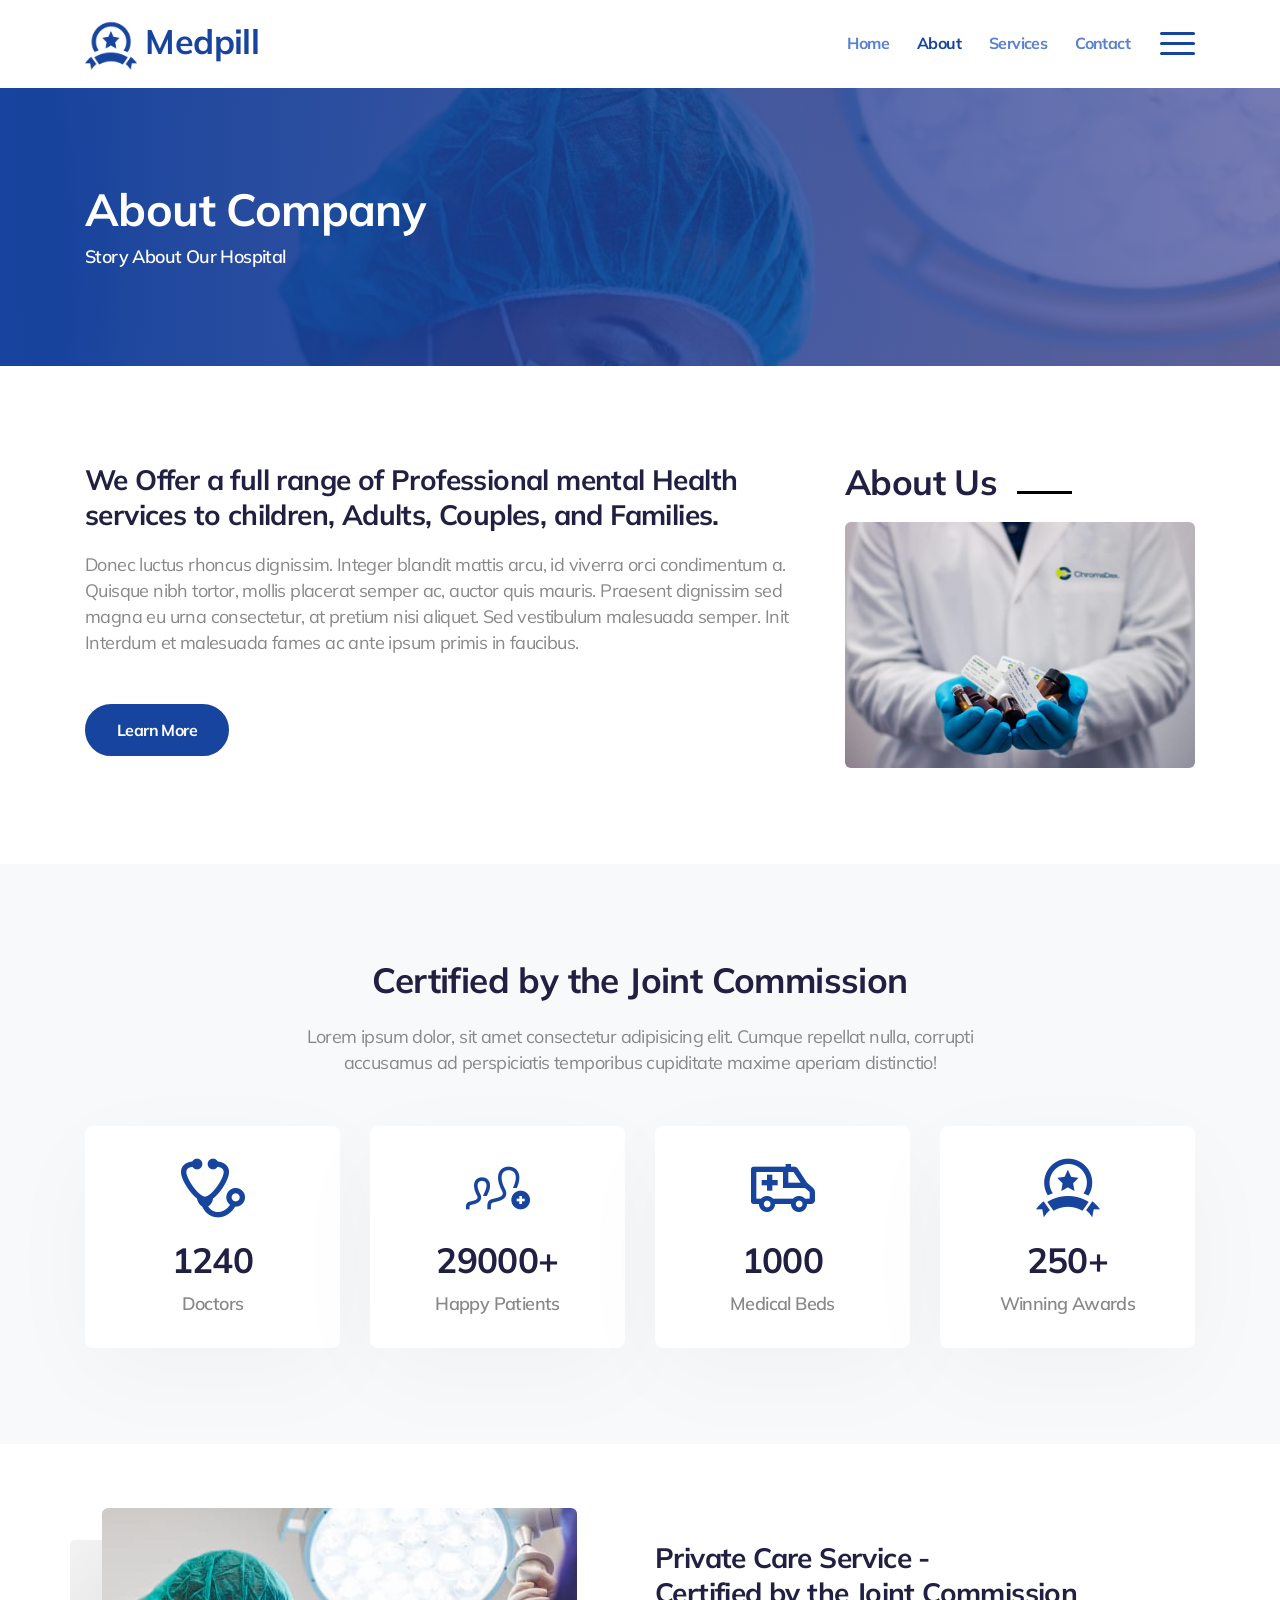
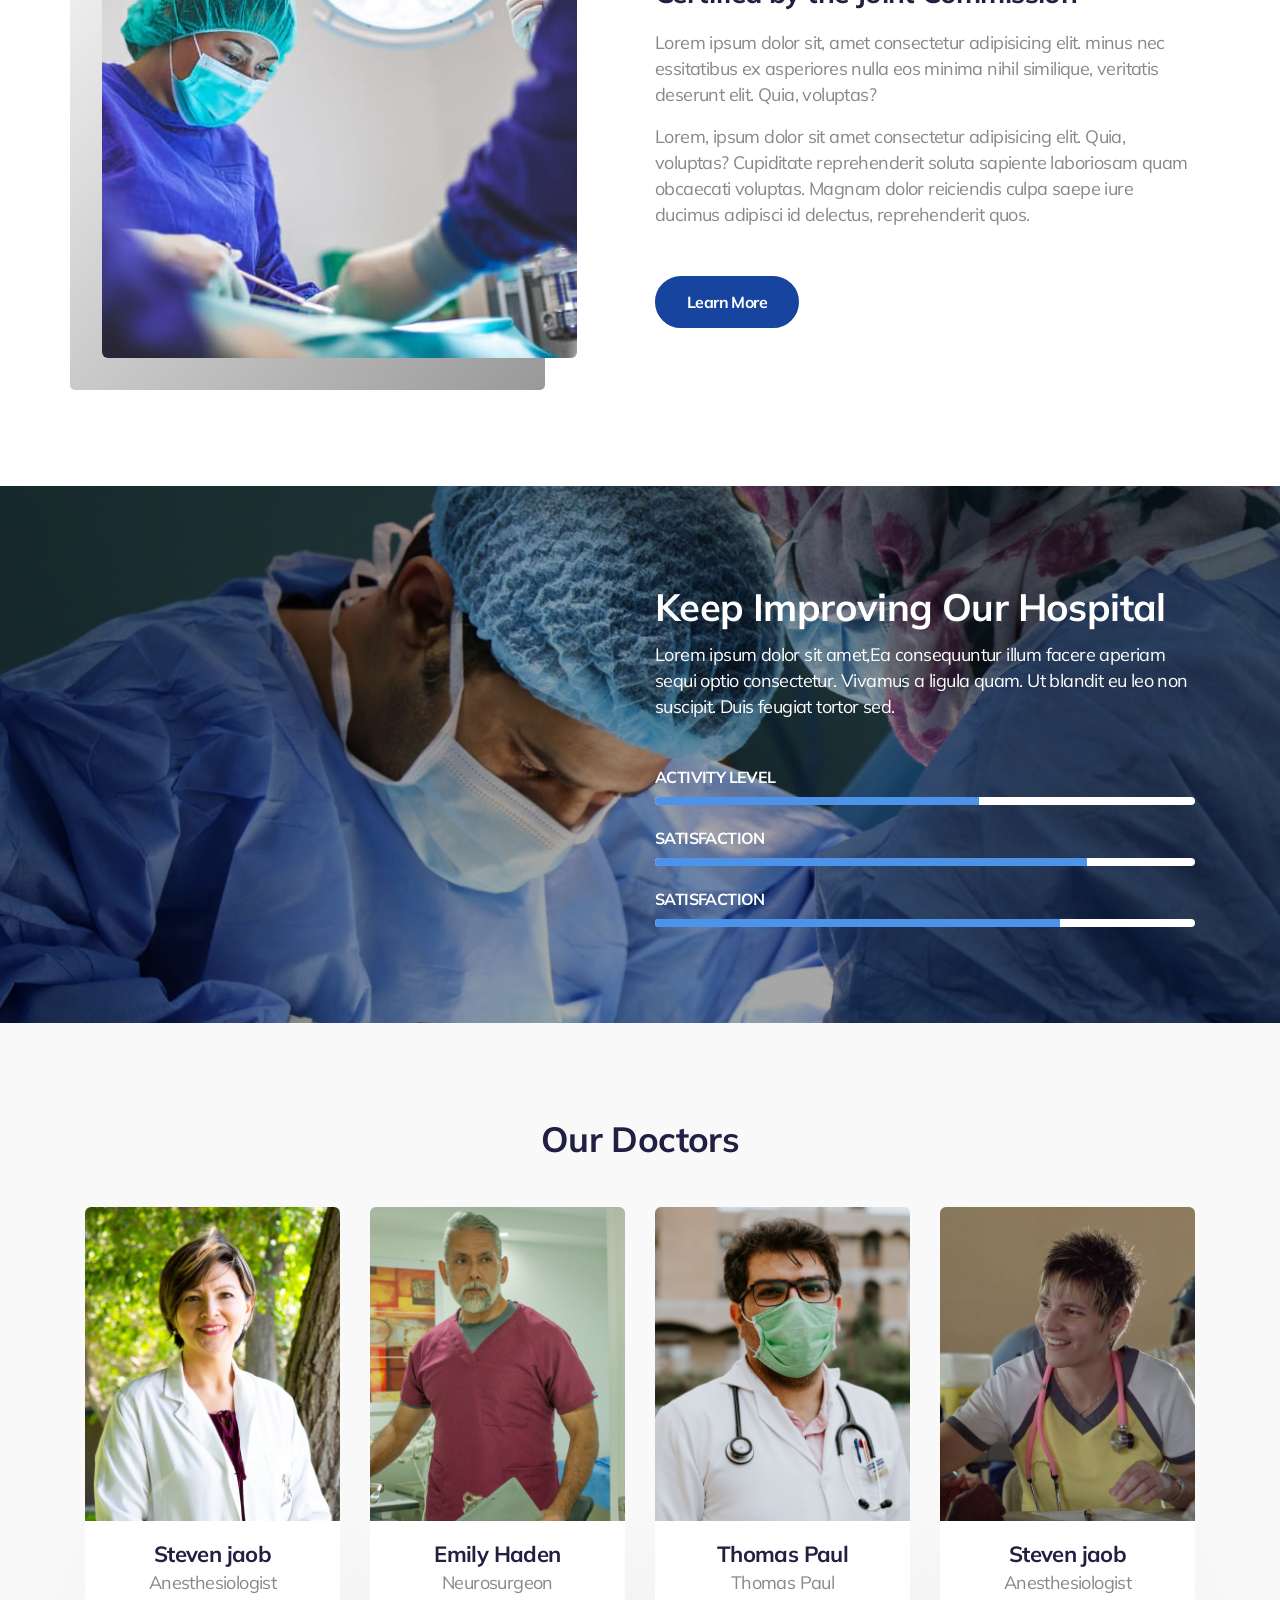
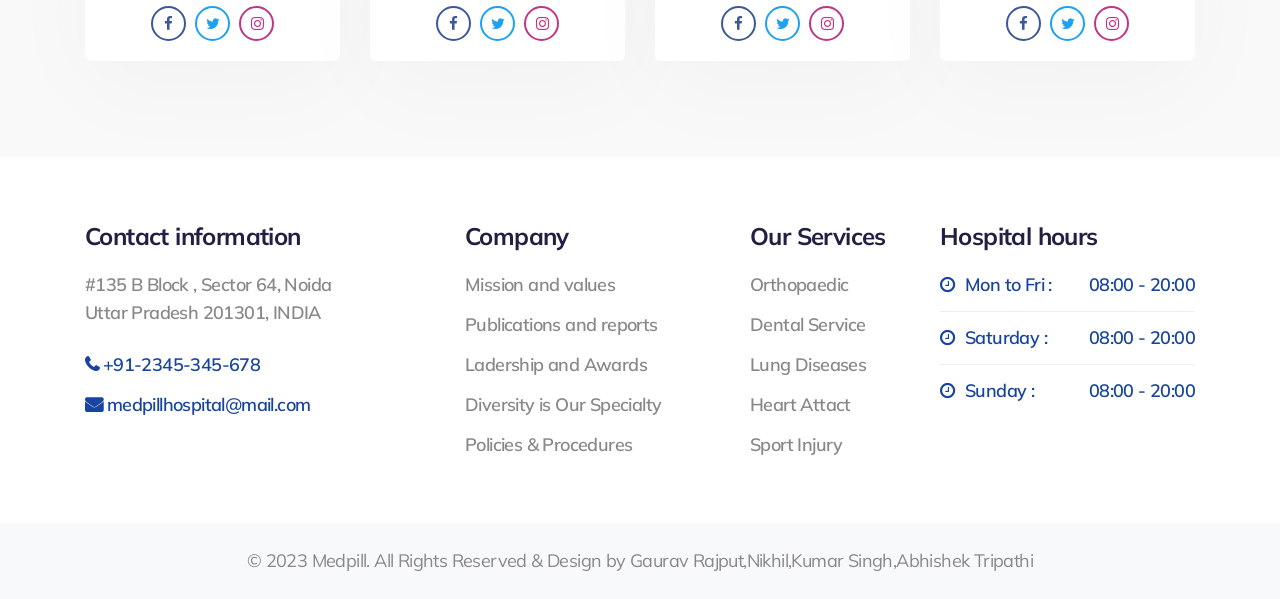
==== commit 0978737a: "Add files via upload" ====
--- a/about.html
+++ b/about.html
@@ -1,735 +1,470 @@
-
-<!doctype html>
-<html lang="en">
-
-<head>
-    <meta charset="utf-8">
-    <meta name="viewport" content="width=device-width, initial-scale=1, shrink-to-fit=no">
-    <title>Studious - Best online education provider</title>
-    <link href="//fonts.googleapis.com/css2?family=Montserrat:wght@100;200;300;400;500;600;700;800;900&display=swap"
-        rel="stylesheet">
-    <link rel="stylesheet" href="assets/css/style-starter.css">
-</head>
-
-<body>
-    <!-- top header -->
-    <section class="w3l-top-header">
-        <div class="container-fluid">
-            <div class="top-content-w3ls d-flex align-items-center justify-content-between">
-                <div class="top-headers">
-                    <ul>
-                        <li>
-                            <a href="#help" class="d-sm-block d-none">Have any question ?</a>
-                        </li>
-                        <li>
-                            <i class="fa fa-phone"></i><a href="tel:+91 123 234 4567">+91 123 234 4567</a>
-                        </li>
-                        <li>
-                            <i class="fa fa-envelope"></i><a href="mailto:mail@example.com">mail@example.com</a>
-                        </li>
-                    </ul>
-                </div>
-                <div class="top-headers top-headers-2">
-                    <ul>
-                        <li>
-                            <a href="#facebook"><span class="fa fa-facebook"></span></a>
-                        </li>
-                        <li>
-                            <a href="#twitter"><span class="fa fa-twitter"></span></a>
-                        </li>
-                        <li>
-                            <a href="#instagram"><span class="fa fa-instagram"></span></a>
-                        </li>
-                        <li class="mr-0">
-                            <a href="#linkedin"><span class="fa fa-linkedin"></span></a>
-                        </li>
-                    </ul>
-                </div>
-            </div>
-        </div>
-    </section>
-    <!-- //top header -->
-    <!--header-->
-    <header id="site-header" class="fixed-top">
-        <div class="container-fluid">
-            <nav class="navbar navbar-expand-lg stroke">
-                <h1>
-                    <a class="navbar-brand d-flex align-items-center" href="index.html">
-                        <img src="assets/images/logo.png" alt="" class="mr-1" />Studious</a>
-                </h1>
-
-
-
-                <button class="navbar-toggler  collapsed bg-gradient" type="button" data-toggle="collapse"
-                    data-target="#navbarTogglerDemo02" aria-controls="navbarTogglerDemo02" aria-expanded="false"
-                    aria-label="Toggle navigation">
-                    <span class="navbar-toggler-icon fa icon-expand fa-bars"></span>
-                    <span class="navbar-toggler-icon fa icon-close fa-times"></span>
-                </button>
-
-                <div class="collapse navbar-collapse" id="navbarTogglerDemo02">
-                    <ul class="navbar-nav ml-lg-auto">
-                        <li class="nav-item">
-                            <a class="nav-link" href="index.html">Home <span class="sr-only">(current)</span></a>
-                        </li>
-                        <li class="nav-item active">
-                            <a class="nav-link" href="about.html">About Us</a>
-                        </li>
-                        <li class="nav-item">
-                            <a class="nav-link" href="courses.html">Courses</a>
-                        </li>
-                        <li class="nav-item">
-                            <a class="nav-link" href="contact.html">Contact Us</a>
-                        </li>
-                        <!-- search button -->
-                        <div class="search-right ml-lg-3">
-                            <form action="#search" method="GET" class="search-box position-relative">
-                                <div class="input-search">
-                                    <input type="search" placeholder="Enter Keyword" name="search" required="required"
-                                        autofocus="" class="search-popup">
-                                </div>
-                                <button type="submit" class="btn search-btn"><i class="fa fa-search"
-                                        aria-hidden="true"></i></button>
-                            </form>
-                        </div>
-                        <!-- //search button -->
-                    </ul>
-                </div>
-                <!-- toggle switch for light and dark theme -->
-                <div class="cont-ser-position">
-                    <nav class="navigation">
-                        <div class="theme-switch-wrapper">
-                            <label class="theme-switch" for="checkbox">
-                                <input type="checkbox" id="checkbox">
-                                <div class="mode-container">
-                                    <i class="gg-sun"></i>
-                                    <i class="gg-moon"></i>
-                                </div>
-                            </label>
-                        </div>
-                    </nav>
-                </div>
-                <!-- //toggle switch for light and dark theme -->
-            </nav>
-        </div>
-    </header>
-    <!--//header-->
-
-    <!-- inner banner -->
-    <div class="inner-banner">
-        <section class="w3l-breadcrumb">
-            <div class="container">
-                <h4 class="inner-text-title font-weight-bold text-white mb-sm-3 mb-2">About Us</h4>
-                <ul class="breadcrumbs-custom-path">
-                    <li><a href="index.html">Home</a></li>
-                    <li class="active"><span class="fa fa-chevron-right mx-2" aria-hidden="true"></span>About Us</li>
-                </ul>
-            </div>
-        </section>
-    </div>
-    <!-- //inner banner -->
-
-    <!-- about section -->
-    <section class="video-section py-5">
-        <div class="container py-md-5 py-4">
-            <div class="row">
-                <div class="col-lg-6 about-right-faq align-self pr-lg-5">
-                    <h3 class="title-big">Our Mission is to Provide a World‑class Education</h3>
-                    <p class="mt-3">Lorem ipsum viverra feugiat. Pellen tesque libero ut justo,
-                        ultrices in ligula. Semper at tempufddfel. </p>
-                </div>
-                <div class="col-lg-6 left-wthree-img-video text-righ pr-lg-5 mt-lg-0 mt-5">
-                    <div class="position-relative text-center">
-                        <img src="assets/images/about.jpg" alt="" class="img-fluid">
-                        <a href="#small-dialog" class="popup-with-zoom-anim play-view text-center position-absolute">
-                            <span class="video-play-icon">
-                                <span class="fa fa-play"></span>
-                            </span>
-                        </a>
-
-                        <!-- dialog itself, mfp-hide class is required to make dialog hidden -->
-                        <div id="small-dialog" class="zoom-anim-dialog mfp-hide">
-                            <iframe src="https://player.vimeo.com/video/83651159?title=0&byline=0&portrait=0"
-                                frameborder="0" allow="autoplay; fullscreen" allowfullscreen></iframe>
-                        </div>
-                    </div>
-                </div>
-            </div>
-        </div>
-    </section>
-    <!-- //about section -->
-
-    <!-- stats -->
-    <section class="w3_stats pb-5" id="stats">
-        <div class="container pb-md-5 pb-4 pt-4">
-            <div class="w3-stats">
-                <div class="row text-center">
-                    <div class="col-lg-3 col-sm-6">
-                        <div class="counter">
-                            <div class="timer count-title count-number" data-to="7500" data-speed="2000"></div>
-                            <p class="count-text">Learners & counting</p>
-                        </div>
-                    </div>
-                    <div class="col-lg-3 col-sm-6 mt-sm-0 mt-4">
-                        <div class="counter">
-                            <div class="timer count-title count-number" data-to="738" data-speed="2000"></div>
-                            <p class="count-text">Total courses</p>
-                        </div>
-                    </div>
-                    <div class="col-lg-3 col-sm-6 mt-lg-0 mt-4">
-                        <div class="counter">
-                            <div class="timer count-title count-number" data-to="7900" data-speed="2000"></div>
-                            <p class="count-text">Successful students</p>
-                        </div>
-                    </div>
-                    <div class="col-lg-3 col-sm-6 mt-lg-0 mt-4">
-                        <div class="counter border-right-0">
-                            <div class="timer count-title count-number" data-to="36" data-speed="2000"></div>
-                            <p class="count-text">Languages</p>
-                        </div>
-                    </div>
-                </div>
-            </div>
-        </div>
-    </section>
-    <!-- //stats -->
-
-    <!-- about-bootom grids -->
-    <section class="w3l-bottom-about py-5">
-        <div class="container py-md-5 py-4">
-            <div class="grids-area-hny main-cont-wthree-fea row">
-                <div class="col-lg-4 col-md-6 grids-feature">
-                    <div class="area-box">
-                        <span class="fa fa-smile-o" aria-hidden="true"></span>
-                        <h4><a href="#feature" class="title-head">Group Seminars</a></h4>
-                        <p class="mb-3">Ut blandit eu leo non. Duis sed dolor amet ipsum primis
-                            in faucibus orci dolor sit et amet.</p>
-                    </div>
-                </div>
-                <div class="col-lg-4 col-md-6 grids-feature mt-md-0 mt-4">
-                    <div class="area-box">
-                        <span class="fa fa-graduation-cap icon-style-2" aria-hidden="true"></span>
-                        <h4><a href="#feature" class="title-head">Trending Courses</a></h4>
-                        <p class="mb-3">Ut blandit eu leo non. Duis sed dolor amet ipsum primis
-                            in faucibus orci dolor sit et amet.</p>
-                    </div>
-                </div>
-                <div class="col-lg-4 col-md-6 grids-feature mt-lg-0 mt-4">
-                    <div class="area-box">
-                        <span class="fa fa-users icon-style-3" aria-hidden="true"></span>
-                        <h4><a href="#feature" class="title-head">Expert Teachers</a></h4>
-                        <p class="mb-3">Ut blandit eu leo non. Duis sed dolor amet ipsum primis
-                            in faucibus orci dolor sit et amet.</p>
-                    </div>
-                </div>
-            </div>
-        </div>
-    </section>
-    <!-- //bottom-grids-->
-
-    <!-- team section -->
-    <section class="w3l-team py-sm-5 pb-sm-0 pb-5">
-        <div class="container py-md-5 py-4">
-            <div class="title-heading-w3 text-center mx-auto mb-5 pb-sm-4">
-                <h3 class="title-main">Who Makes the Magic Happen? <span>Know About Them</span></h3>
-            </div>
-            <div class="row text-center">
-                <div class="col-lg-3 col-sm-6">
-                    <div class="team-block-single">
-                        <div class="team-grids">
-                            <a href="#team-single">
-                                <img src="assets/images/team1.jpg" class="img-fluid" alt="">
-                                <div class="team-info">
-                                    <div class="social-icons-section">
-                                        <a class="fac" href="#facebook">
-                                            <span class="fa fa-facebook"></span>
-                                        </a>
-                                        <a class="twitter mx-2" href="#twitter">
-                                            <span class="fa fa-twitter"></span>
-                                        </a>
-                                        <a class="google" href="#google-plus">
-                                            <span class="fa fa-google-plus"></span>
-                                        </a>
-                                    </div>
-                                </div>
-                            </a>
-                        </div>
-                        <div class="team-bottom-block p-4">
-                            <h5 class="member mb-1"><a href="#team">Olive Yew</a></h5>
-                            <small>Teaches Design</small>
-                        </div>
-                    </div>
-                </div>
-                <div class="col-lg-3 col-sm-6 mt-sm-0 mt-5">
-                    <div class="team-block-single">
-                        <div class="team-grids">
-                            <a href="#team-single">
-                                <img src="assets/images/team2.jpg" class="img-fluid" alt="">
-                                <div class="team-info">
-                                    <div class="social-icons-section">
-                                        <a class="fac" href="#facebook">
-                                            <span class="fa fa-facebook"></span>
-                                        </a>
-                                        <a class="twitter mx-2" href="#twitter">
-                                            <span class="fa fa-twitter"></span>
-                                        </a>
-                                        <a class="google" href="#google-plus">
-                                            <span class="fa fa-google-plus"></span>
-                                        </a>
-                                    </div>
-                                </div>
-                            </a>
-                        </div>
-                        <div class="team-bottom-block p-4">
-                            <h5 class="member mb-1 active"><a href="#team">Aida Joe</a></h5>
-                            <small>UI/UX Designer</small>
-                        </div>
-                    </div>
-                </div>
-                <div class="col-lg-3 col-sm-6 mt-lg-0 mt-5">
-                    <div class="team-block-single">
-                        <div class="team-grids">
-                            <a href="#team-single">
-                                <img src="assets/images/team3.jpg" class="img-fluid" alt="">
-                                <div class="team-info">
-                                    <div class="social-icons-section">
-                                        <a class="fac" href="#facebook">
-                                            <span class="fa fa-facebook"></span>
-                                        </a>
-                                        <a class="twitter mx-2" href="#twitter">
-                                            <span class="fa fa-twitter"></span>
-                                        </a>
-                                        <a class="google" href="#google-plus">
-                                            <span class="fa fa-google-plus"></span>
-                                        </a>
-                                    </div>
-                                </div>
-                            </a>
-                        </div>
-                        <div class="team-bottom-block p-4">
-                            <h5 class="member mb-1"><a href="#team">Teri Dac</a></h5>
-                            <small>Teaches Skills</small>
-                        </div>
-                    </div>
-                </div>
-                <div class="col-lg-3 col-sm-6 mt-lg-0 mt-5">
-                    <div class="team-block-single">
-                        <div class="team-grids">
-                            <a href="#team-single">
-                                <img src="assets/images/team4.jpg" class="img-fluid" alt="">
-                                <div class="team-info">
-                                    <div class="social-icons-section">
-                                        <a class="fac" href="#facebook">
-                                            <span class="fa fa-facebook"></span>
-                                        </a>
-                                        <a class="twitter mx-2" href="#twitter">
-                                            <span class="fa fa-twitter"></span>
-                                        </a>
-                                        <a class="google" href="#google-plus">
-                                            <span class="fa fa-google-plus"></span>
-                                        </a>
-                                    </div>
-                                </div>
-                            </a>
-                        </div>
-                        <div class="team-bottom-block p-4">
-                            <h5 class="member mb-1"><a href="#team">Anton Bne</a></h5>
-                            <small>Web Designer</small>
-                        </div>
-                    </div>
-                </div>
-                <div class="col-lg-3 col-sm-6 mt-5">
-                    <div class="team-block-single">
-                        <div class="team-grids">
-                            <a href="#team-single">
-                                <img src="assets/images/team5.jpg" class="img-fluid" alt="">
-                                <div class="team-info">
-                                    <div class="social-icons-section">
-                                        <a class="fac" href="#facebook">
-                                            <span class="fa fa-facebook"></span>
-                                        </a>
-                                        <a class="twitter mx-2" href="#twitter">
-                                            <span class="fa fa-twitter"></span>
-                                        </a>
-                                        <a class="google" href="#google-plus">
-                                            <span class="fa fa-google-plus"></span>
-                                        </a>
-                                    </div>
-                                </div>
-                            </a>
-                        </div>
-                        <div class="team-bottom-block p-4">
-                            <h5 class="member mb-1"><a href="#team">Olive Yew</a></h5>
-                            <small>Teaches Design</small>
-                        </div>
-                    </div>
-                </div>
-                <div class="col-lg-3 col-sm-6 mt-5">
-                    <div class="team-block-single">
-                        <div class="team-grids">
-                            <a href="#team-single">
-                                <img src="assets/images/team6.jpg" class="img-fluid" alt="">
-                                <div class="team-info">
-                                    <div class="social-icons-section">
-                                        <a class="fac" href="#facebook">
-                                            <span class="fa fa-facebook"></span>
-                                        </a>
-                                        <a class="twitter mx-2" href="#twitter">
-                                            <span class="fa fa-twitter"></span>
-                                        </a>
-                                        <a class="google" href="#google-plus">
-                                            <span class="fa fa-google-plus"></span>
-                                        </a>
-                                    </div>
-                                </div>
-                            </a>
-                        </div>
-                        <div class="team-bottom-block p-4">
-                            <h5 class="member mb-1 active"><a href="#team">Aida Joe</a></h5>
-                            <small>UI/UX Designer</small>
-                        </div>
-                    </div>
-                </div>
-                <div class="col-lg-3 col-sm-6 mt-5">
-                    <div class="team-block-single">
-                        <div class="team-grids">
-                            <a href="#team-single">
-                                <img src="assets/images/team7.jpg" class="img-fluid" alt="">
-                                <div class="team-info">
-                                    <div class="social-icons-section">
-                                        <a class="fac" href="#facebook">
-                                            <span class="fa fa-facebook"></span>
-                                        </a>
-                                        <a class="twitter mx-2" href="#twitter">
-                                            <span class="fa fa-twitter"></span>
-                                        </a>
-                                        <a class="google" href="#google-plus">
-                                            <span class="fa fa-google-plus"></span>
-                                        </a>
-                                    </div>
-                                </div>
-                            </a>
-                        </div>
-                        <div class="team-bottom-block p-4">
-                            <h5 class="member mb-1"><a href="#team">Teri Dac</a></h5>
-                            <small>Teaches Skills</small>
-                        </div>
-                    </div>
-                </div>
-                <div class="col-lg-3 col-sm-6 mt-5">
-                    <div class="team-block-single">
-                        <div class="team-grids">
-                            <a href="#team-single">
-                                <img src="assets/images/team8.jpg" class="img-fluid" alt="">
-                                <div class="team-info">
-                                    <div class="social-icons-section">
-                                        <a class="fac" href="#facebook">
-                                            <span class="fa fa-facebook"></span>
-                                        </a>
-                                        <a class="twitter mx-2" href="#twitter">
-                                            <span class="fa fa-twitter"></span>
-                                        </a>
-                                        <a class="google" href="#google-plus">
-                                            <span class="fa fa-google-plus"></span>
-                                        </a>
-                                    </div>
-                                </div>
-                            </a>
-                        </div>
-                        <div class="team-bottom-block p-4">
-                            <h5 class="member mb-1"><a href="#team">Anton Bne</a></h5>
-                            <small>Web Designer</small>
-                        </div>
-                    </div>
-                </div>
-            </div>
-        </div>
-    </section>
-    <!-- //team setion -->
-
-    <!-- about section -->
-    <section class="w3l-about-3 pb-5 pt-2">
-        <div class="container py-md-5 py-4 mb-5">
-            <div class="row align-items-center justify-content-between">
-                <div class="col-lg-6 pr-lg-5">
-                    <h3 class="title-big">Join Our Mission to Democratize Education</h3>
-                    <p class="mt-3">Consectetur adipiscing elit. Aliquam sit amet
-                        efficitur tortor.Uspendisse efficitur orci urna.</p>
-                    <ul class="list-about-2 mt-sm-4 mt-3">
-                        <li class="py-1"><i class="fa fa-check-square-o mr-2" aria-hidden="true"></i>Ut enim ad minim
-                            veniam</li>
-                        <li class="py-2"><i class="fa fa-check-square-o mr-2" aria-hidden="true"></i>Quis nostrud
-                            exercitation
-                            ullamco
-                            laboris</li>
-                        <li class="py-1"><i class="fa fa-check-square-o mr-2" aria-hidden="true"></i>Nisi ut aliquip ex
-                            ea commodo</li>
-                    </ul>
-                </div>
-                <div class="col-lg-6 about-2-secs-right mt-lg-0 mt-5">
-                    <img src="assets/images/about1.jpg" alt="" class="img-fluid img-responsive" />
-                </div>
-            </div>
-        </div>
-    </section>
-    <!-- //about section -->
-
-    <!-- footer -->
-    <footer class="w3l-footer-22 position-relative mt-5 pt-5">
-        <div class="footer-sub">
-            <div class="container">
-                <div class="text-txt">
-                    <div class="right-side">
-                        <!-- form section -->
-                        <div class="row align-items-center w3l-forms-9">
-                            <div class="main-midd col-md-6">
-                                <h4 class="title-head mb-lg-2">Subscribe Us to join our Community </h4>
-                                <p>Newsletter</p>
-                            </div>
-                            <div class="main-midd-2 col-md-6 mt-md-0 mt-4">
-                                <form action="#url" method="GET" class="rightside-form">
-                                    <input type="email" class="form-control" name="email"
-                                        placeholder="Enter your email">
-                                    <button class="btn" type="submit">Send</button>
-                                </form>
-                            </div>
-                        </div>
-                        <!-- //form section -->
-                    </div>
-                    <div class="row sub-columns">
-                        <div class="col-lg-2 col-sm-6 sub-two-right">
-                            <h6>Quick links</h6>
-                            <ul>
-                                <li><a href="index.html"><span class="fa fa-angle-double-right mr-2"></span>Home</a>
-                                </li>
-                                <li><a href="about.html"><span class="fa fa-angle-double-right mr-2"></span>About</a>
-                                </li>
-                                <li><a href="courses.html"><span
-                                            class="fa fa-angle-double-right mr-2"></span>Courses</a></li>
-                                <li><a href="contact.html"><span
-                                            class="fa fa-angle-double-right mr-2"></span>Contact</a></li>
-                            </ul>
-                        </div>
-                        <div class="col-lg-3 col-sm-6 sub-two-right pl-lg-5 mt-sm-0 mt-4">
-                            <h6>Help & Support</h6>
-                            <ul>
-                                <li><a href="#live"><span class="fa fa-angle-double-right mr-2"></span>Live
-                                        Chart</a></li>
-                                <li><a href="#faq"><span class="fa fa-angle-double-right mr-2"></span>Faq</a>
-                                </li>
-                                <li><a href="#support"><span class="fa fa-angle-double-right mr-2"></span>Support</a>
-                                </li>
-                                <li><a href="#terms"><span class="fa fa-angle-double-right mr-2"></span>Terms
-                                        of Services</a></li>
-                            </ul>
-                        </div>
-                        <div class="col-lg-3 col-sm-6 sub-one-left mt-lg-0 mt-sm-5 mt-4">
-                            <h6>Contact </h6>
-                            <div class="column2">
-                                <div class="href1"><span class="fa fa-envelope-o" aria-hidden="true"></span><a
-                                        href="mailto:info@example.com">info@example.com</a>
-                                </div>
-                                <div class="href2"><span class="fa fa-phone" aria-hidden="true"></span><a
-                                        href="tel:+91 000 888 9999">+91 000 888 9999</a>
-                                </div>
-                                <div>
-                                    <p class="contact-para"><span class="fa fa-map-marker"
-                                            aria-hidden="true"></span>B Block , Sector 64, Noida,Uttar Pradesh 201301</p>
-                                </div>
-                            </div>
-                        </div>
-                        <div class="col-lg-4 col-sm-6 sub-one-left ab-right-cont pl-lg-5 mt-lg-0 mt-sm-5 mt-4">
-                            <h6>About </h6>
-                            <p>Sed ut perspiciatis unde omnis iste natus error sit voluptatem accusantium
-                                doloremque
-                                laudantium, totam rem aperiam, eaque ipsa quae ab.</p>
-                            <div class="columns-2">
-                                <ul class="social">
-                                    <li><a href="#facebook"><span class="fa fa-facebook" aria-hidden="true"></span></a>
-                                    </li>
-                                    <li><a href="#linkedin"><span class="fa fa-linkedin" aria-hidden="true"></span></a>
-                                    </li>
-                                    <li><a href="#twitter"><span class="fa fa-twitter" aria-hidden="true"></span></a>
-                                    </li>
-                                    <li><a href="#google"><span class="fa fa-google-plus" aria-hidden="true"></span></a>
-                                    </li>
-                                    <li><a href="#github"><span class="fa fa-github" aria-hidden="true"></span></a>
-                                    </li>
-                                </ul>
-                            </div>
-                        </div>
-                    </div>
-                </div>
-            </div>
-        </div>
-        <!-- copyright -->
-        <div class="copyright-footer text-center">
-            <div class="container">
-                <div class="columns">
-                    <p>@2023 Studious. All rights reserved & Design by Gaurav Rajput </p>
-                </div>
-            </div>
-        </div>
-        <!-- //copyright -->
-    </footer>
-    <!-- //footer -->
-
-    <!-- Js scripts -->
-    <!-- move top -->
-    <button onclick="topFunction()" id="movetop" title="Go to top">
-        <span class="fa fa-level-up" aria-hidden="true"></span>
-    </button>
-    <script>
-        // When the user scrolls down 20px from the top of the document, show the button
-        window.onscroll = function () {
-            scrollFunction()
-        };
-
-        function scrollFunction() {
-            if (document.body.scrollTop > 20 || document.documentElement.scrollTop > 20) {
-                document.getElementById("movetop").style.display = "block";
-            } else {
-                document.getElementById("movetop").style.display = "none";
-            }
-        }
-
-        // When the user clicks on the button, scroll to the top of the document
-        function topFunction() {
-            document.body.scrollTop = 0;
-            document.documentElement.scrollTop = 0;
-        }
-    </script>
-    <!-- //move top -->
-
-    <!-- common jquery plugin -->
-    <script src="assets/js/jquery-3.3.1.min.js"></script>
-    <!-- //common jquery plugin -->
-
-    <!-- magnific popup -->
-    <script src="assets/js/jquery.magnific-popup.min.js"></script>
-    <script>
-        $(document).ready(function () {
-            $('.popup-with-zoom-anim').magnificPopup({
-                type: 'inline',
-
-                fixedContentPos: false,
-                fixedBgPos: true,
-
-                overflowY: 'auto',
-
-                closeBtnInside: true,
-                preloader: false,
-
-                midClick: true,
-                removalDelay: 300,
-                mainClass: 'my-mfp-zoom-in'
-            });
-
-            $('.popup-with-move-anim').magnificPopup({
-                type: 'inline',
-
-                fixedContentPos: false,
-                fixedBgPos: true,
-
-                overflowY: 'auto',
-
-                closeBtnInside: true,
-                preloader: false,
-
-                midClick: true,
-                removalDelay: 300,
-                mainClass: 'my-mfp-slide-bottom'
-            });
-        });
-    </script>
-    <!-- //magnific popup -->
-
-    <!-- counter for stats -->
-    <script src="assets/js/counter.js"></script>
-    <!-- //counter for stats -->
-
-    <!-- theme switch js (light and dark)-->
-    <script src="assets/js/theme-change.js"></script>
-    <script>
-        function autoType(elementClass, typingSpeed) {
-            var thhis = $(elementClass);
-            thhis.css({
-                "position": "relative",
-                "display": "inline-block"
-            });
-            thhis.prepend('<div class="cursor" style="right: initial; left:0;"></div>');
-            thhis = thhis.find(".text-js");
-            var text = thhis.text().trim().split('');
-            var amntOfChars = text.length;
-            var newString = "";
-            thhis.text("|");
-            setTimeout(function () {
-                thhis.css("opacity", 1);
-                thhis.prev().removeAttr("style");
-                thhis.text("");
-                for (var i = 0; i < amntOfChars; i++) {
-                    (function (i, char) {
-                        setTimeout(function () {
-                            newString += char;
-                            thhis.text(newString);
-                        }, i * typingSpeed);
-                    })(i + 1, text[i]);
-                }
-            }, 1500);
-        }
-
-        $(document).ready(function () {
-            // Now to start autoTyping just call the autoType function with the 
-            // class of outer div
-            // The second paramter is the speed between each letter is typed.   
-            autoType(".type-js", 200);
-        });
-    </script>
-    <!-- //theme switch js (light and dark)-->
-
-    <!-- MENU-JS -->
-    <script>
-        $(window).on("scroll", function () {
-            var scroll = $(window).scrollTop();
-
-            if (scroll >= 80) {
-                $("#site-header").addClass("nav-fixed");
-            } else {
-                $("#site-header").removeClass("nav-fixed");
-            }
-        });
-
-        //Main navigation Active Class Add Remove
-        $(".navbar-toggler").on("click", function () {
-            $("header").toggleClass("active");
-        });
-        $(document).on("ready", function () {
-            if ($(window).width() > 991) {
-                $("header").removeClass("active");
-            }
-            $(window).on("resize", function () {
-                if ($(window).width() > 991) {
-                    $("header").removeClass("active");
-                }
-            });
-        });
-    </script>
-    <!-- //MENU-JS -->
-
-    <!-- disable body scroll which navbar is in active -->
-    <script>
-        $(function () {
-            $('.navbar-toggler').click(function () {
-                $('body').toggleClass('noscroll');
-            })
-        });
-    </script>
-    <!-- //disable body scroll which navbar is in active -->
-
-    <!--bootstrap-->
-    <script src="assets/js/bootstrap.min.js"></script>
-    <!-- //bootstrap-->
-    <!-- //Js scripts -->
-</body>
-
-</html>+
+<!doctype html>
+<html lang="en">
+  <head>
+    <meta charset="utf-8">
+    <meta name="viewport" content="width=device-width, initial-scale=1, shrink-to-fit=no">
+
+    <title>Medpill - providing affordable healthcare services</title>
+
+    <link href="https://fonts.googleapis.com/css?family=Muli:400,600,700&display=swap" rel="stylesheet">
+    <link rel="stylesheet" href="assets/css/style-starter.css">
+  </head>
+  <body>
+<section class="w3l-bootstrap-header">
+  <nav class="navbar navbar-expand-md navbar-light py-3">
+    <div class="container">
+      <a class="navbar-brand" href="index.html"><img src="assets/images/award.png" class="img-fluid" width="52px">
+        Medpill</a>
+
+      <button class="navbar-toggler" type="button" data-toggle="collapse" data-target="#navbarSupportedContent"
+        aria-controls="navbarSupportedContent" aria-expanded="false" aria-label="Toggle navigation">
+        Menu
+      </button>
+
+      <div class="collapse navbar-collapse" id="navbarSupportedContent">
+        <ul class="navbar-nav ml-auto">
+          <li class="nav-item">
+            <a class="nav-link" href="index.html">Home</a>
+          </li>
+          <li class="nav-item active">
+            <a class="nav-link" href="about.html">About</a>
+          </li>
+          <li class="nav-item">
+            <a class="nav-link" href="services.html">Services</a>
+          </li>
+          <li class="nav-item">
+            <a class="nav-link" href="contact.html">Contact</a>
+          </li>
+        </ul>
+      </div>
+      <a href="#domain" class="domain ml-3" data-toggle="modal" data-target="#DomainModal">
+        <div class="hamburger1">
+          <div></div>
+          <div></div>
+          <div></div>
+        </div>
+      </a>
+    </div>
+  </nav>
+</section>
+
+
+
+<div class="modal right fade" id="DomainModal" tabindex="-1" role="dialog" aria-labelledby="DomainModalLabel2">
+  <div class="modal-dialog" role="document">
+    <div class="modal-content">
+
+      <button type="button" class="close" data-dismiss="modal" aria-label="Close"><span
+          aria-hidden="true">&times;</span></button>
+
+      <div class="modal-body">
+        <div class="modal__content">
+          <h2 class="logo"><img src="assets/images/award.png" class="img-fluid"> Medpill</h2>
+
+          <p class="mt-md-3 mt-2">Lorem ipsum dolor sit amet, elit. Eos expedita ipsam at fugiat ab.</p>
+          <div class="widget-menu-items mt-sm-5 mt-4">
+            <h5 class="widget-title">Menu Items</h5>
+            <nav class="navbar p-0">
+              <ul class="navbar-nav">
+                <li class="nav-item">
+                  <a class="nav-link" href="index.html">Home</a>
+                </li>
+                <li class="nav-item active">
+                  <a class="nav-link" href="about.html">About</a>
+                </li>
+                <li class="nav-item">
+                  <a class="nav-link" href="services.html">Services</a>
+                </li>
+                <li class="nav-item">
+                  <a class="nav-link" href="contact.html">Contact</a>
+                </li>
+              </ul>
+            </nav>
+          </div>
+          <div class="widget-social-icons mt-sm-5 mt-4">
+            <h5 class="widget-title">Contact Us</h5>
+            <ul class="icon-rounded address">
+              <li>
+                <p> #135 B Block , Sector 64, Noida<br> Uttar Pradesh 201301, INDIA</p>
+              </li>
+              <li class="mt-3">
+                <p><span class="fa fa-phone"></span> <a href="tel:+91-456-111-2222">+91-2345-345-678</a></p>
+              </li>
+              <li class="mt-2">
+                <p><span class="fa fa-envelope"></span> <a
+                    href="mailto:medpillhospital@mail.com">medpillhospital@mail.com</a></p>
+              </li>
+              <li class="top_li1 mt-2">
+                <p><span class="fa fa-clock-o"></span> <a href="mailto:medpillhospital@mail.com">Mon - Sun 09:00 - 21:00
+                  </a></p>
+              </li>
+            </ul>
+          </div>
+          <div class="widget-social-icons mt-sm-5 mt-4">
+            <h5 class="widget-title">Follow Us</h5>
+            <ul class="icon-rounded">
+              <li><a class="social-link twitter" href="#url" target="_blank"><i class="fa fa-twitter"></i></a></li>
+              <li><a class="social-link linkedin" href="#url" target="_blank"><i class="fa fa-linkedin"></i></a></li>
+              <li><a class="social-link tumblr" href="#url" target="_blank"><i class="fa fa-tumblr"></i></a></li>
+            </ul>
+          </div>
+
+
+        </div>
+      </div>
+    </div>
+  </div>
+
+</div>
+
+<section class="w3l-about-breadcrumb">
+  <div class="breadcrumb-bg breadcrumb-bg-about py-5">
+    <div class="container py-lg-5 py-md-3">
+      <h2>About Company</h2>
+      <p>Story about our hospital</p>
+    </div>
+  </div>
+</section>
+
+
+<div class="w3l-content-photo-5 py-5">
+	<div class="content-main py-lg-5 py-md-3">
+		<div class="container">
+			<div class="row">
+				<div class="col-lg-8 content-left">
+					<h4>We Offer a full range of Professional mental Health services to children, Adults,
+                        Couples, and Families.</h4>
+					<p class="mb-0">Donec luctus rhoncus dignissim. Integer blandit mattis arcu, id viverra orci condimentum a.
+						Quisque nibh tortor, mollis placerat semper ac, auctor quis mauris. Praesent dignissim sed
+						magna eu urna consectetur, at pretium nisi aliquet. Sed vestibulum malesuada semper. Init
+						Interdum et malesuada fames ac ante ipsum primis in faucibus. </p>
+					<a href="#portfolio.html" class="btn-style btn-primary btn mt-lg-5 mt-4">Learn More</a>
+				</div>
+				<div class="col-lg-4 content-photo mt-lg-0 mt-md-5 mt-4">
+					<h4>About Us</h4>
+					<a href="#url"><img src="assets/images/healthcare.jpg" class="img-fluid" alt="content-photo"></a>
+				</div>
+			</div>
+		</div>
+	</div>
+</div>
+
+<section class="w3l-counter-6">
+
+    <div class="conuter-66-info py-5">
+        <div class="container py-lg-5">
+            <h3 class="title text-center mb-4">Certified by the Joint Commission</h3>
+            <p class="title-text text-center">Lorem ipsum dolor, sit amet consectetur adipisicing elit. Cumque repellat
+                nulla, corrupti accusamus ad perspiciatis temporibus cupiditate maxime aperiam distinctio!</p>
+            <div class="counter-grids-info row text-center">
+                <div class="col-lg-3 col-6">
+                    <div class="counter-gd">
+                        <img src="assets/images/doctors.png" class="img-fluid">
+                        <h6>1240</h6>
+                        <p>Doctors</p>
+                    </div>
+                </div>
+                <div class="col-lg-3 col-6">
+                    <div class="counter-gd">
+                        <img src="assets/images/patients.png" class="img-fluid">
+                        <h6>29000+</h6>
+                        <p>Happy Patients</p>
+                    </div>
+                </div>
+                <div class="col-lg-3 col-6">
+                    <div class="counter-gd">
+                        <img src="assets/images/van.png" class="img-fluid">
+                        <h6>1000</h6>
+                        <p>Medical Beds</p>
+                    </div>
+                </div>
+                <div class="col-lg-3 col-6">
+                    <div class="counter-gd">
+                        <img src="assets/images/award.png" class="img-fluid">
+                        <h6>250+</h6>
+                        <p>Winning Awards</p>
+                    </div>
+                </div>
+            </div>
+        </div>
+    </div>
+</section>
+
+<section class="w3l-text-6 py-5">
+    <div class="text-6-mian bottom-space pt-5 py-lg-5 py-sm-3">
+        <div class="container">
+            <div class="row">
+                <div class="col-lg-5 right-img sec-img-ab p-0 mx-sm-0 mx-4">
+                    <img src="assets/images/service.jpg" alt="" class="img-responsive img-fluid" />
+                </div>
+                <div class="offset-lg-1 col-lg-6 left-cont sec-grid-ab mt-lg-0 mt-5">
+                    <h4>Private Care Service -<br>Certified by the Joint Commission</h4>
+                    <p>Lorem ipsum dolor sit, amet consectetur adipisicing elit. minus nec essitatibus ex asperiores 
+                        nulla eos minima nihil similique, veritatis deserunt elit. Quia, voluptas?</p>
+                    <p class="mt-3">Lorem, ipsum dolor sit amet consectetur adipisicing elit. Quia, voluptas? 
+                        Cupiditate reprehenderit soluta sapiente laboriosam quam obcaecati voluptas. Magnam dolor 
+                        reiciendis culpa saepe iure ducimus adipisci id delectus, reprehenderit quos.</p>
+                    <a href="about.html" class="btn btn-primary btn-style mt-sm-5 mt-4"> Learn More </a>
+                </div>
+            </div>
+        </div>
+    </div>
+</section>
+
+<section class="w3l-progress-6">
+
+	<div class="progress-66-info py-5">
+		<div class="container py-lg-5 py-sm-3">
+			<div class="counter-grids-info row">
+
+				<div class="col-lg-6 offset-lg-6">
+						<h4>Keep improving our hospital</h4>
+						<p>Lorem ipsum dolor sit amet,Ea consequuntur illum facere aperiam sequi optio consectetur. 
+                            Vivamus a ligula quam. Ut blandit eu leo non suscipit. Duis feugiat tortor sed.</p>
+					<div class="bars-main-info mt-lg-5 mt-4">
+						<div class="progress-info mb-4">
+							<h6 class="progress-tittle">Activity Level</h6>
+							<div class="progress">
+								<div class="progress-bar progress-bar-striped" role="progressbar" style="width: 60%" aria-valuenow="90" aria-valuemin="0" aria-valuemax="100">
+								</div>
+							</div>
+						</div>
+						<div class="progress-info mb-4">
+							<h6 class="progress-tittle">Satisfaction</h6>
+							<div class="progress">
+								<div class="progress-bar progress-bar-striped" role="progressbar" style="width: 80%" aria-valuenow="95" aria-valuemin="0" aria-valuemax="100">
+								</div>
+							</div>
+						</div>
+						<div class="progress-info">
+							<h6 class="progress-tittle">Satisfaction</h6>
+							<div class="progress">
+								<div class="progress-bar progress-bar-striped" role="progressbar" style="width: 75%" aria-valuenow="95" aria-valuemin="0" aria-valuemax="100">
+								</div>
+							</div>
+						</div>
+					</div>
+				</div>
+			</div>
+		</div>
+	  </div>
+</section>
+
+<section class="w3l-teams-32-main py-5">
+	<div class="teams-32 py-lg-5 py-sm-3">
+		<div class="container">
+            <h3 class="title text-center mb-sm-5 mb-4">Our Doctors</h3>
+			<div class="row team-row">
+				<div class="col-lg-3 col-6 team-main-19">
+					<div class="column-19">
+						<a href="team-single.html">
+                            <img class="img-fluid" src="assets/images/team1.jpg" alt=" ">
+                        </a>
+					</div>
+					<div class="right-team-9">
+						<h6><a href="team-single.html" class="title-team-32">Steven jaob</a></h6>
+						<p class="sm-text-32">Anesthesiologist</p>
+						<div class="buttons-teams">
+							<a class="facebook" href="#url"><span class="fa fa-facebook" aria-hidden="true"></span></a>
+							<a class="twitter" href="#url"><span class="fa fa-twitter" aria-hidden="true"></span></a>
+							<a class="insta" href="#url"><span class="fa fa-instagram" aria-hidden="true"></span></a>
+						</div>
+					</div>
+				</div>
+				<div class="col-lg-3 col-6 team-main-19">
+					<div class="column-19">
+						<a href="team-single.html"><img class="img-fluid" src="assets/images/team2.jpg" alt=" "></a>
+					</div>
+					<div class="right-team-9">
+						<h6><a href="team-single.html" class="title-team-32">Emily Haden</a></h6>
+						<p class="sm-text-32">Neurosurgeon</p>
+						<div class="buttons-teams">
+							<a class="facebook" href="#url"><span class="fa fa-facebook" aria-hidden="true"></span></a>
+							<a class="twitter" href="#url"><span class="fa fa-twitter" aria-hidden="true"></span></a>
+							<a class="insta" href="#url"><span class="fa fa-instagram" aria-hidden="true"></span></a>
+						</div>
+					</div>
+				</div>
+				<div class="col-lg-3 col-6 team-main-19 mt-lg-0 mt-4">
+					<div class="column-19">
+						<a href="team-single.html"><img class="img-fluid" src="assets/images/team3.jpg" alt=" "></a>
+					</div>
+					<div class="right-team-9">
+						<h6><a href="team-single.html" class="title-team-32">Thomas Paul</a></h6>
+						<p class="sm-text-32">Thomas Paul</p>
+						<div class="buttons-teams">
+							<a class="facebook" href="#url"><span class="fa fa-facebook" aria-hidden="true"></span></a>
+							<a class="twitter" href="#url"><span class="fa fa-twitter" aria-hidden="true"></span></a>
+							<a class="insta" href="#url"><span class="fa fa-instagram" aria-hidden="true"></span></a>
+						</div>
+					</div>
+				</div>
+				<div class="col-lg-3 col-6 team-main-19 mt-lg-0 mt-4">
+					<div class="column-19">
+						<a href="team-single.html">
+                            <img class="img-fluid" src="assets/images/team4.jpg" alt=" ">
+                        </a>
+					</div>
+					<div class="right-team-9">
+						<h6><a href="team-single.html" class="title-team-32">Steven jaob</a></h6>
+						<p class="sm-text-32">Anesthesiologist</p>
+						<div class="buttons-teams">
+							<a class="facebook" href="#url"><span class="fa fa-facebook" aria-hidden="true"></span></a>
+							<a class="twitter" href="#url"><span class="fa fa-twitter" aria-hidden="true"></span></a>
+							<a class="insta" href="#url"><span class="fa fa-instagram" aria-hidden="true"></span></a>
+						</div>
+					</div>
+				</div>
+			</div>
+		</div>
+	</div>
+</section>
+
+  <section class="w3l-medpill-footer ">
+    <footer class="footer-28">
+      <div class="footer-bg-layer">
+        <div class="container py-lg-3">
+          <div class="row footer-top-28">
+            <div class="col-lg-4 col-md-6 col-sm-7 footer-list-28 mt-sm-5 mt-4">
+              <h6 class="footer-title-28">Contact information</h6>
+              <ul class="address">
+                <li>
+                  <p> #135 B Block , Sector 64, Noida<br> Uttar Pradesh 201301, INDIA</p>
+                </li>
+                <li class="mt-4">
+                  <p><span class="fa fa-phone"></span> <a href="tel:+91-456-111-2222">+91-2345-345-678</a></p>
+                </li>
+                <li>
+                  <p><span class="fa fa-envelope"></span> <a
+                      href="mailto:medpillhospital@mail.com">medpillhospital@mail.com</a></p>
+                </li>
+              </ul>
+            </div>
+            <div class="col-lg-3 col-md-6 col-sm-5 footer-list-28 mt-sm-5 mt-4">
+              <h6 class="footer-title-28">Company</h6>
+              <ul>
+                <li><a href="#url">Mission and values</a></li>
+                <li><a href="#url">Publications and reports</a></li>
+                <li><a href="#url">Ladership and Awards</a></li>
+                <li><a href="#url">Diversity is Our Specialty</a></li>
+                <li><a href="#url">Policies & Procedures</a></li>
+              </ul>
+            </div>
+            <div class="col-lg-2 col-md-6 col-sm-4 footer-list-28 mt-sm-5 mt-4">
+              <h6 class="footer-title-28">Our Services</h6>
+              <ul>
+                <li><a href="#url">Orthopaedic</a></li>
+                <li><a href="#url">Dental Service</a></li>
+                <li><a href="#url">Lung Diseases</a></li>
+                <li><a href="#url">Heart Attact</a></li>
+                <li><a href="#url">Sport Injury</a></li>
+              </ul>
+            </div>
+            <div class="col-lg-3 col-md-6 col-sm-8 footer-list-28 mt-sm-5 mt-4">
+              <h6 class="footer-title-28">Hospital hours</h6>
+              <ul class="timing mb-lg-4">
+                <li><a href="#URL"><span class="fa fa-clock-o"></span>Mon to Fri : <span>08:00 - 20:00</span></a></li>
+                <li><a href="#URL"><span class="fa fa-clock-o"></span>Saturday : <span>08:00 - 20:00</span></a></li>
+                <li><a href="#URL"><span class="fa fa-clock-o"></span>Sunday : <span>08:00 - 20:00</span></a></li>
+              </ul>
+            </div>
+          </div>
+        </div>
+      </div>
+      <div class="midd-footer-28 align-center py-lg-4 py-3 mt-md-5 mt-3">
+        <div class="container">
+          <p class="copy-footer-28 text-center"> &copy; 2023 Medpill. All Rights Reserved & Design by Gaurav Rajput,Nikhil,Kumar Singh,Abhishek Tripathi </p>
+        </div>
+      </div>
+      </div>
+    </footer>
+
+    <button onclick="topFunction()" id="movetop" title="Go to top">
+      &#10548;
+    </button>
+    <script>
+      window.onscroll = function () {
+        scrollFunction()
+      };
+
+      function scrollFunction() {
+        if (document.body.scrollTop > 20 || document.documentElement.scrollTop > 20) {
+          document.getElementById("movetop").style.display = "block";
+        } else {
+          document.getElementById("movetop").style.display = "none";
+        }
+      }
+
+      function topFunction() {
+        document.body.scrollTop = 0;
+        document.documentElement.scrollTop = 0;
+      }
+    </script>
+
+    <script src="assets/js/jquery-3.3.1.min.js"></script>
+    
+    <script src="assets/js/green-audio-player.js"></script>
+
+    <script>
+        document.addEventListener('DOMContentLoaded', function() {
+            new GreenAudioPlayer('.ready-player-1', { stopOthersOnPlay: true });
+        });
+    </script>
+
+    <script>
+      $('#notify').change(function () {
+        if ($('#notify').is("Active")) {
+          $('body').css('overflow', 'hidden');
+        } else {
+          $('body').css('overflow', 'auto');
+        }
+      });
+    </script>
+
+    <script src="assets/js/owl.carousel.js"></script>
+    <script>
+      $(document).ready(function () {
+        $('.owl-one').owlCarousel({
+          loop: true,
+          margin: 0,
+          nav: false,
+          responsiveClass: true,
+          autoplay: false,
+          autoplayTimeout: 5000,
+          autoplaySpeed: 1000,
+          autoplayHoverPause: false,
+          responsive: {
+            0: {
+              items: 1,
+              nav: false
+            },
+            480: {
+              items: 1,
+              nav: false
+            },
+            667: {
+              items: 1,
+              nav: true
+            },
+            1000: {
+              items: 1,
+              nav: true
+            }
+          }
+        })
+      })
+    </script>
+  <script>
+    $(function () {
+      $('.navbar-toggler').click(function () {
+        $('body').toggleClass('noscroll');
+      })
+    });
+  </script>
+
+    <script src="assets/js/bootstrap.min.js"></script>
+
+    </body>
+
+    </html>
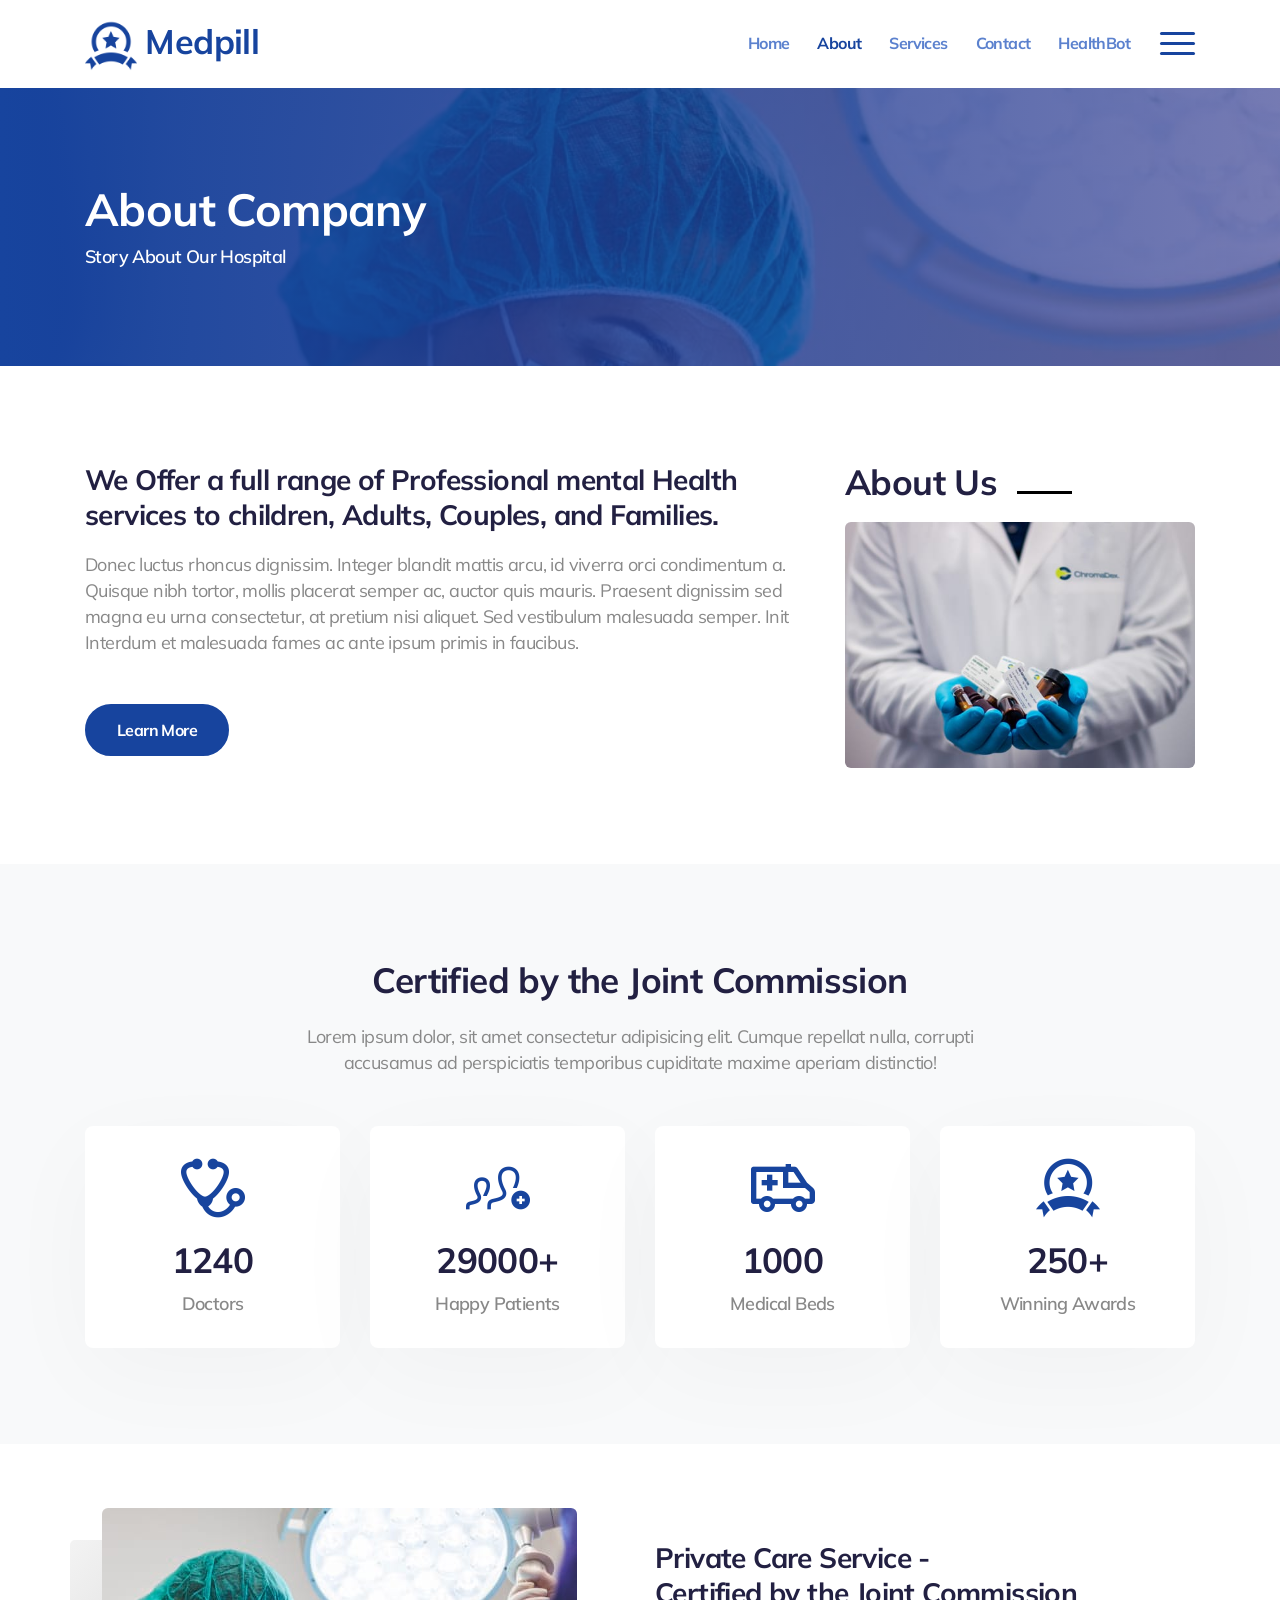
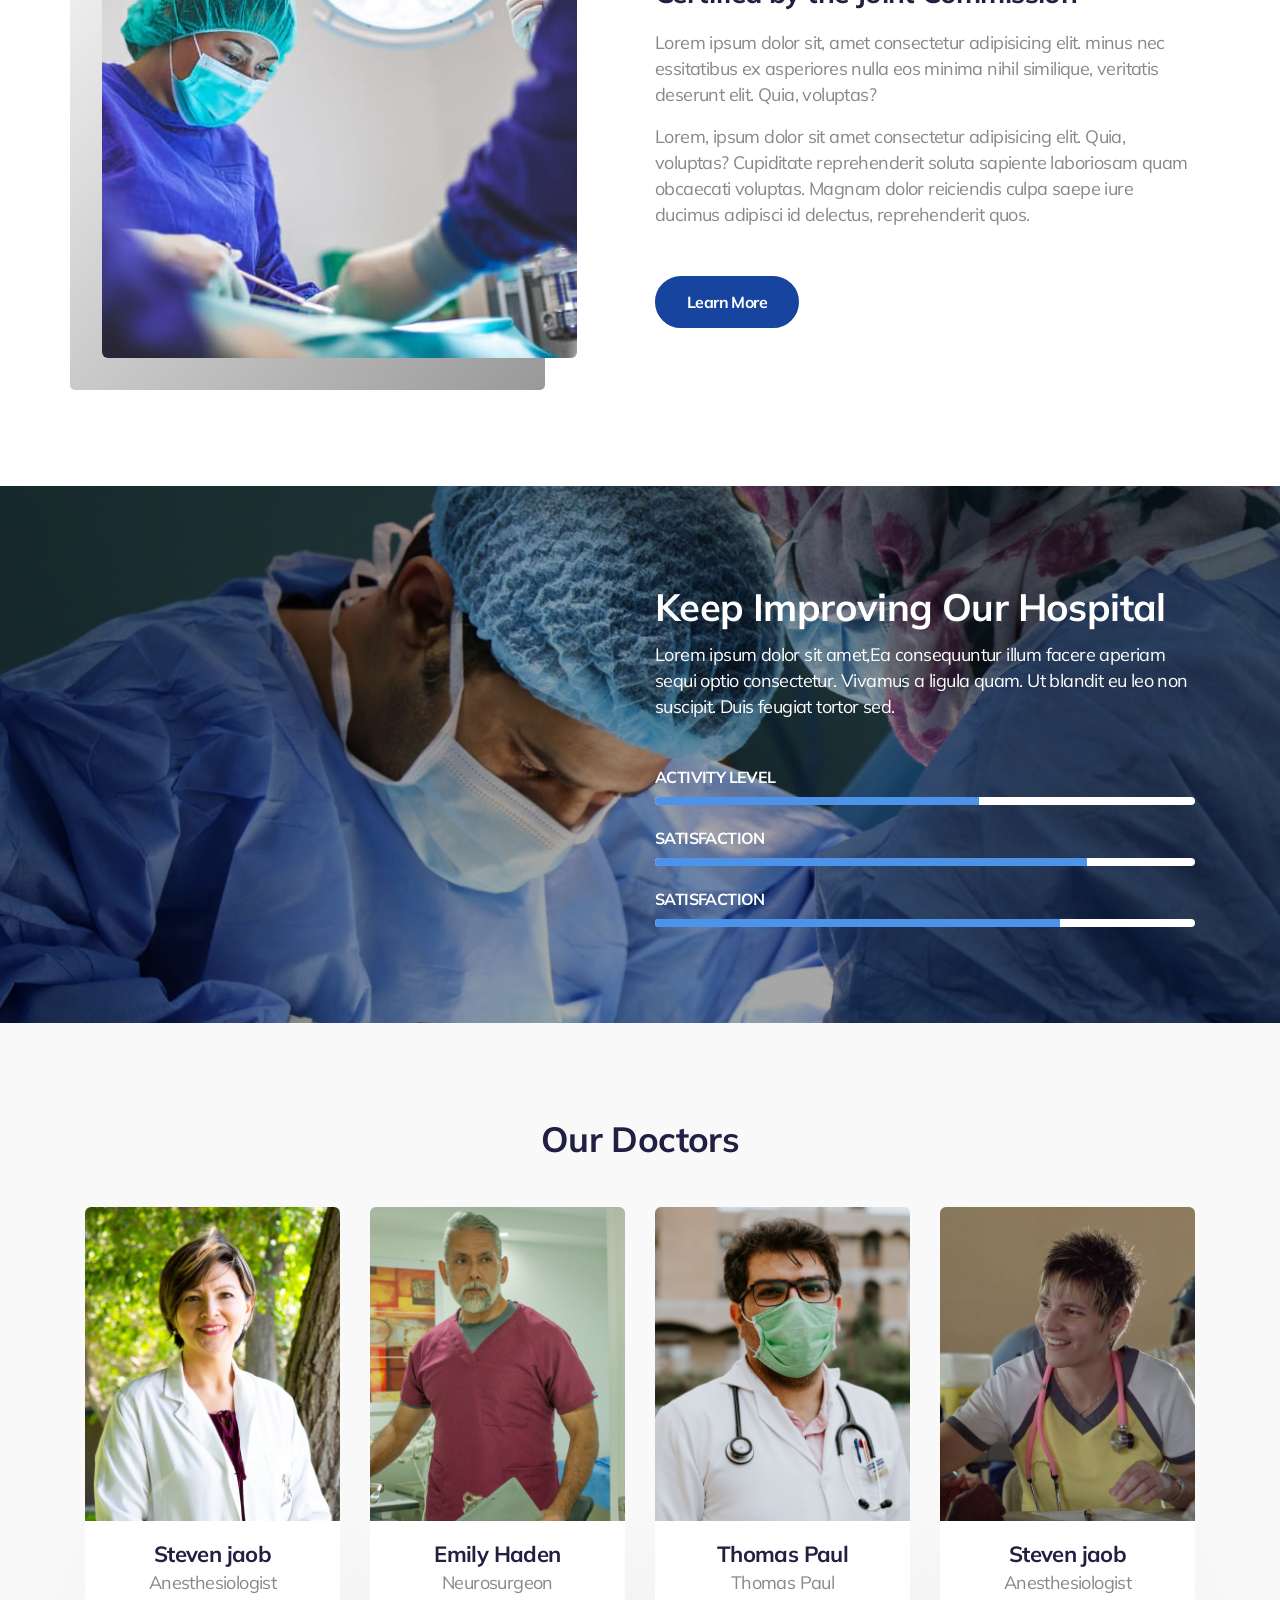
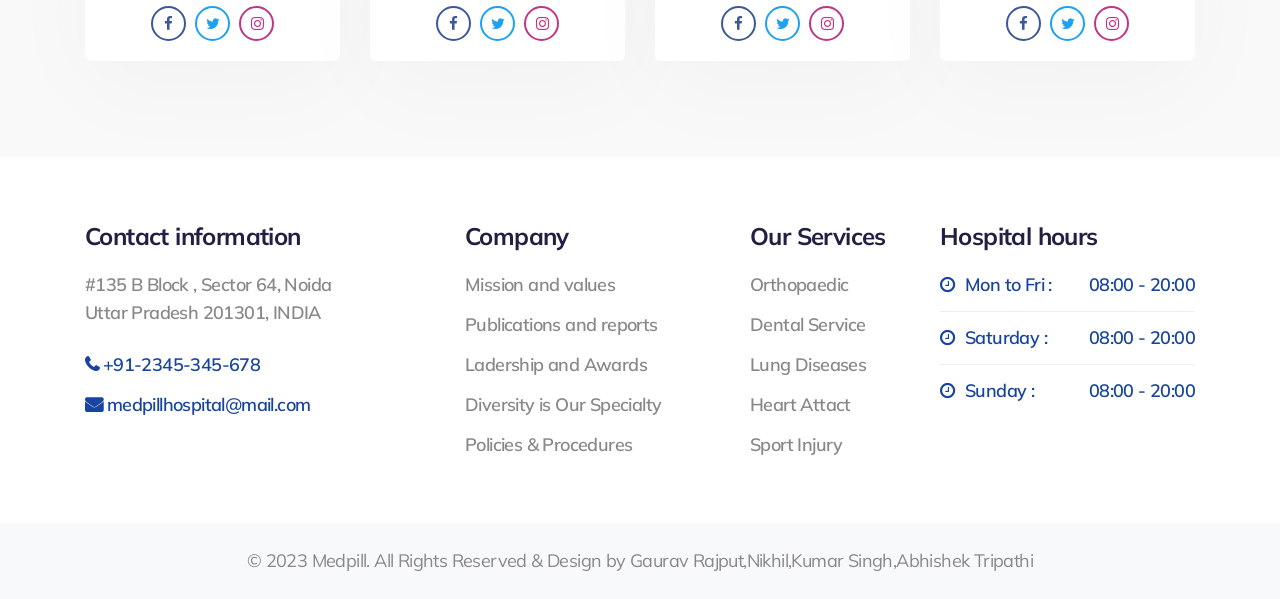
==== commit 8de9d095: "Update about.html" ====
--- a/about.html
+++ b/about.html
@@ -35,6 +35,8 @@
           </li>
           <li class="nav-item">
             <a class="nav-link" href="contact.html">Contact</a>
+		     <li class="nav-item">
+            <a class="nav-link" href="healthbot.html">HealthBot</a>
           </li>
         </ul>
       </div>
@@ -467,4 +469,4 @@
 
     </body>
 
-    </html>+    </html>
